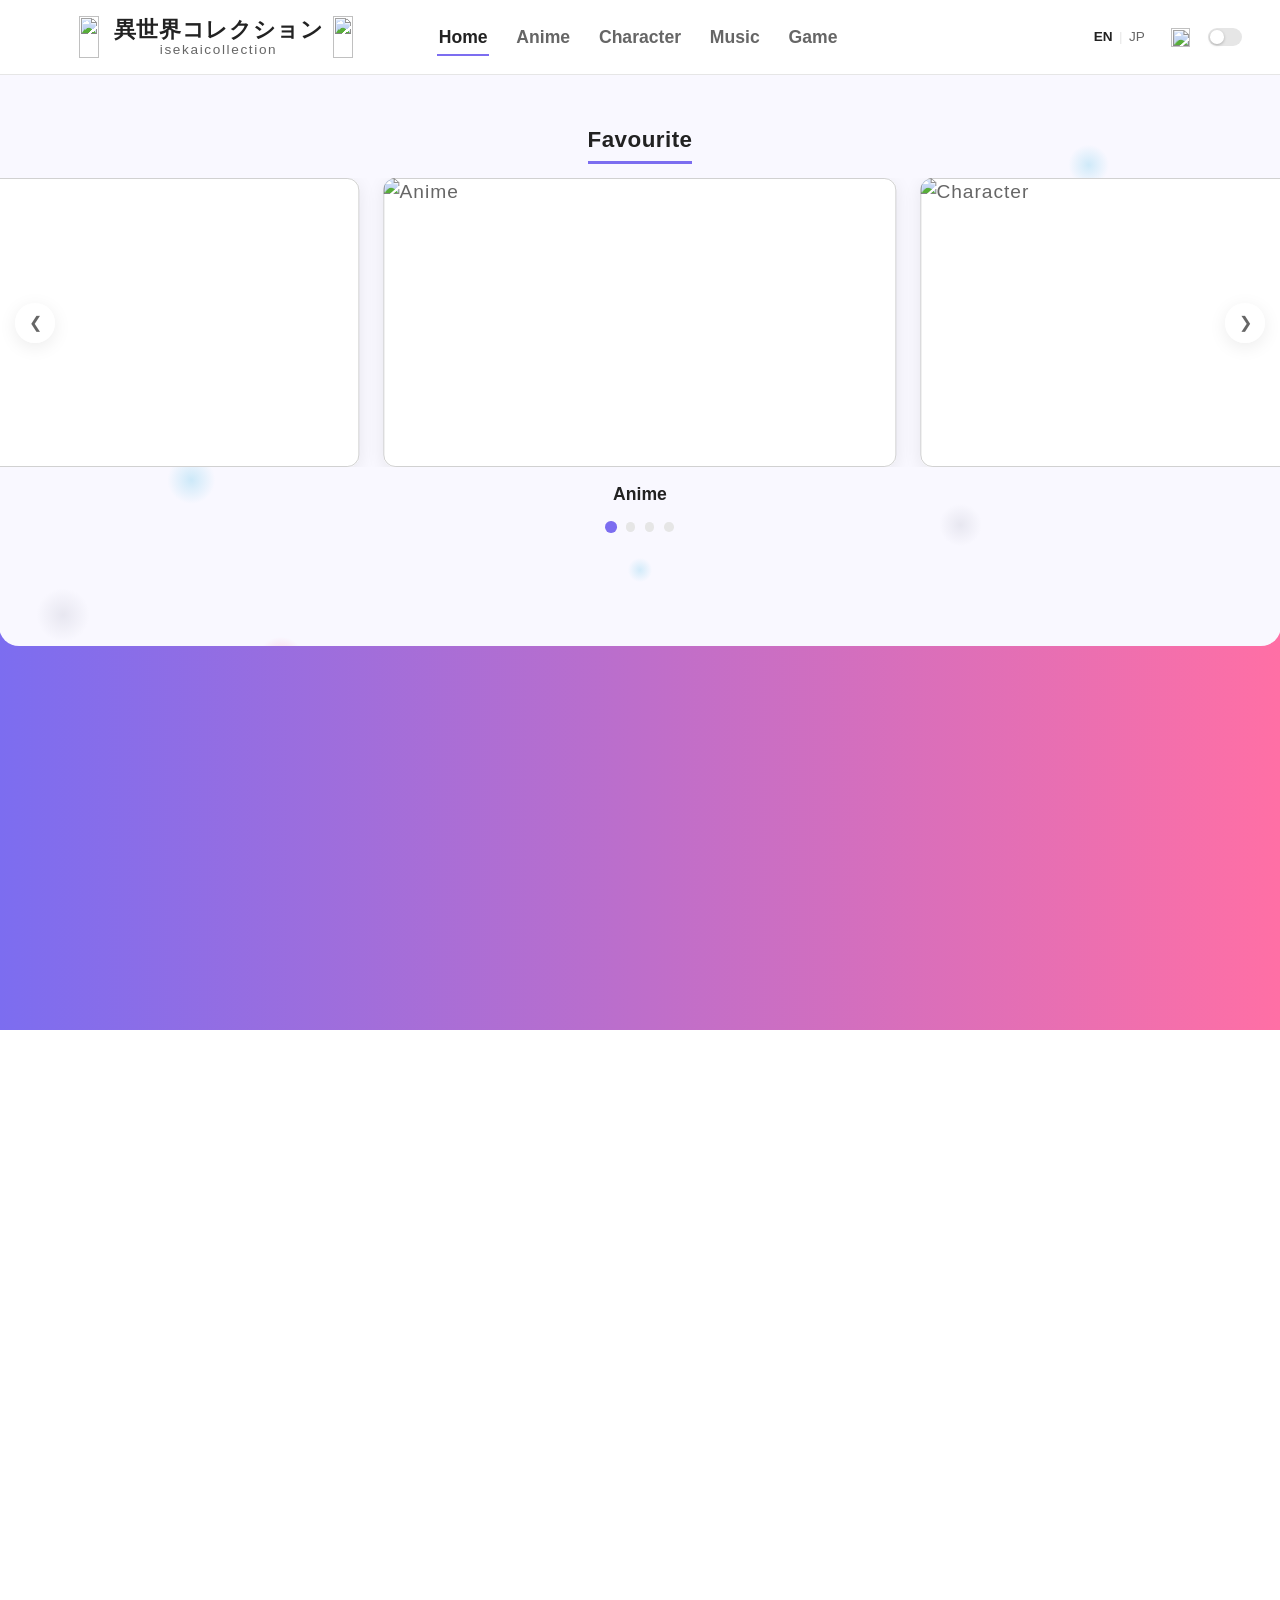
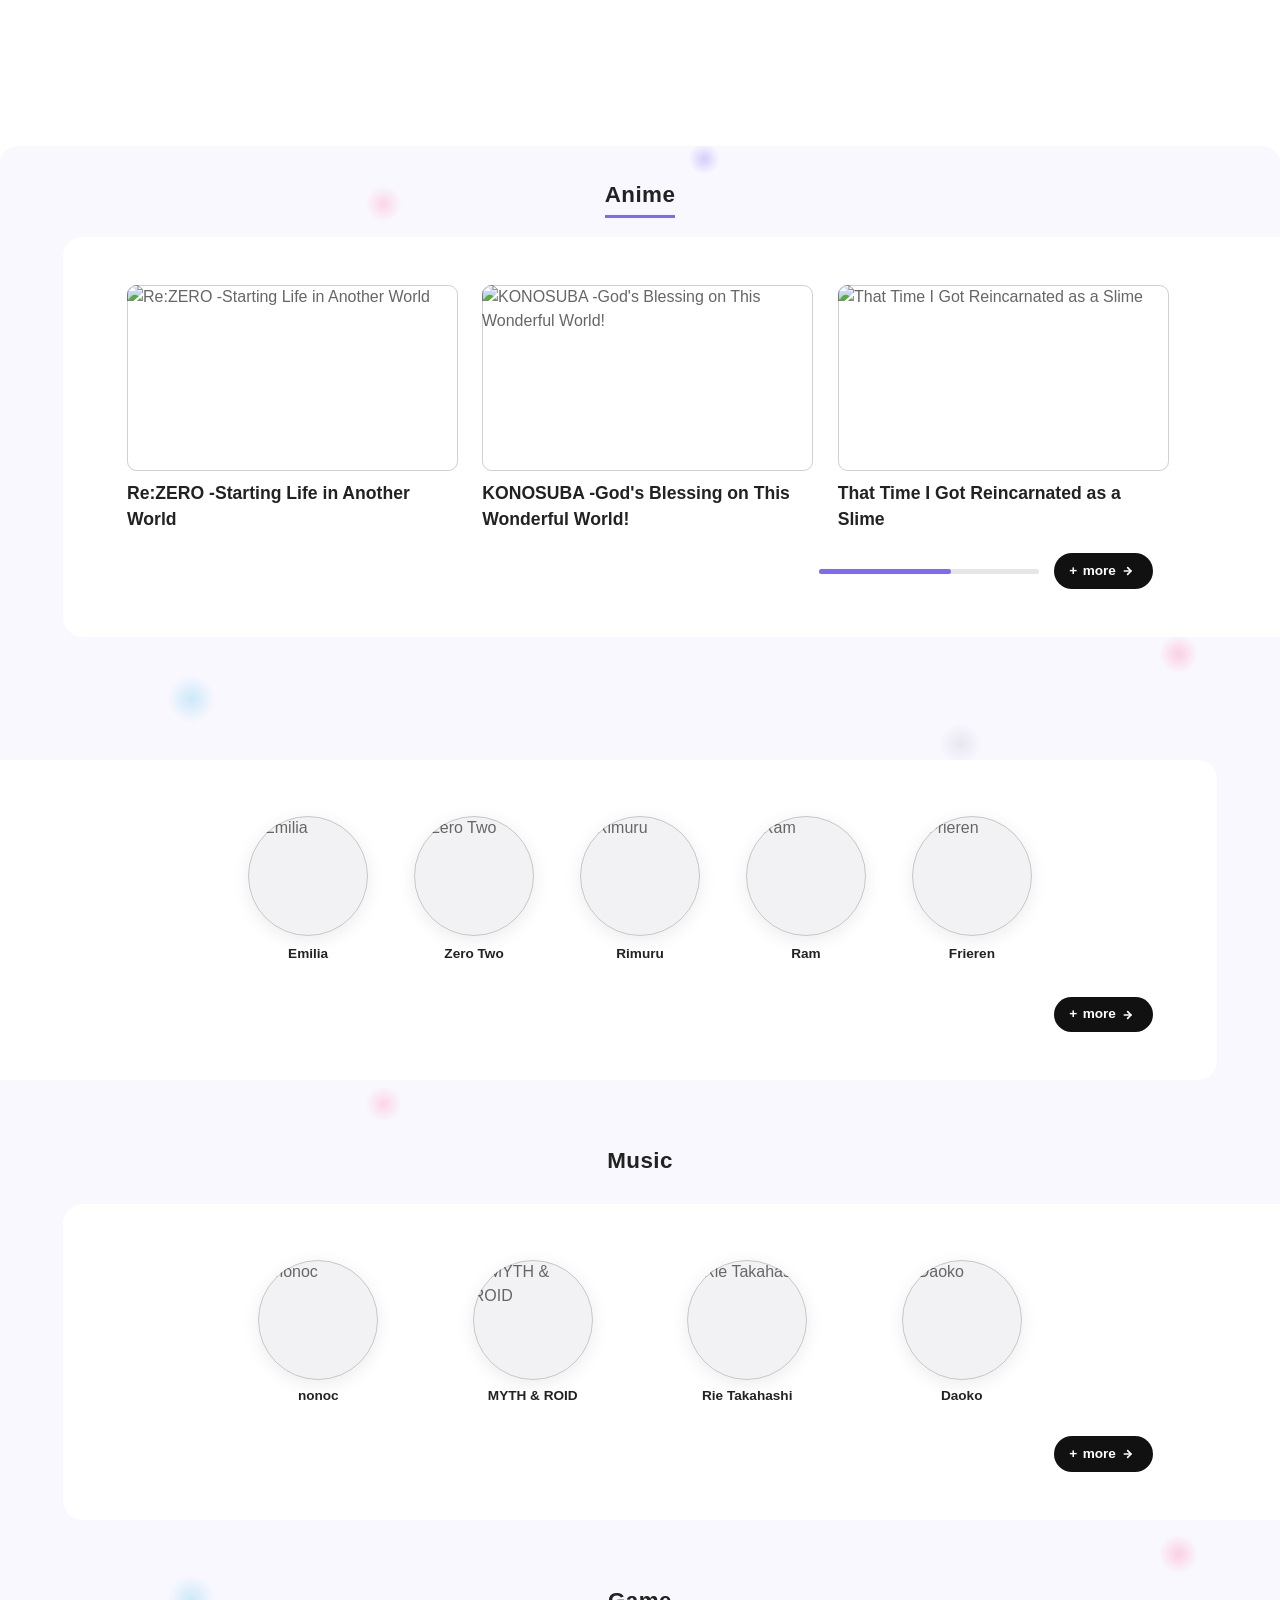
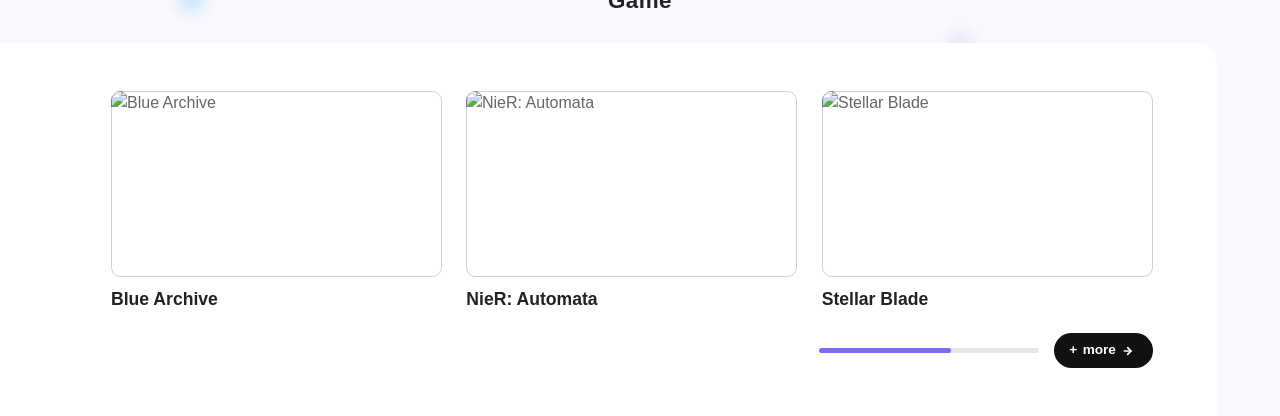
==== index.html @ e01c5df9 "Initial public version of the site" ====
<!DOCTYPE html>
<html lang="ja">
<head>
<meta charset="UTF-8">
<meta name="viewport" content="width=device-width, initial-scale=1.0">
<title>異世界コレクション</title>
<link rel="icon" href="favicon.ico" sizes="16x16 32x32 48x48">
<link rel="icon" type="image/png" href="assets/icons/favicon-32.png" sizes="32x32">
<link rel="apple-touch-icon" href="assets/icons/apple-touch-icon.png">
<link rel="stylesheet" href="css/style.css?v=234">
<!-- Start downloading a page as soon as the pointer rests on a link to it,
     so clicking through feels instant (browsers without support ignore this) -->
<script type="speculationrules">
{ "prefetch": [{ "where": { "href_matches": "/*" }, "eagerness": "moderate" }] }
</script>
</head>
<body>
<script src="js/loader.js?v=8"></script>

<header class="topbar">
  <div class="topbar-left">
    <a href="index.html" class="site-title">
      <img class="title-chibi" src="assets/images/title/ram.png" width="20" height="34" alt="" draggable="false">
      <span class="title-text">
        <span class="title-top">異世界コレクション</span>
        <span class="title-bottom">isekaicollection</span>
      </span>
      <img class="title-chibi" src="assets/images/title/rem.png" width="20" height="34" alt="" draggable="false">
    </a>
  </div>

  <nav class="main-nav">
    <span class="nav-group nav-group-start">
      <a href="index.html" class="nav-link active" data-i18n="nav.home">Home</a>
      <a href="anime.html" class="nav-link" data-i18n="nav.anime">Anime</a>
    </span>
    <a href="character.html" class="nav-link" data-i18n="nav.character">Character</a>
    <span class="nav-group nav-group-end">
      <a href="music.html" class="nav-link" data-i18n="nav.music">Music</a>
      <a href="games.html" class="nav-link" data-i18n="nav.game">Game</a>
    </span>
  </nav>

  <div class="topbar-right">
    <div class="lang-toggle">
      <span class="lang-option active">EN</span>
      <span class="lang-divider">|</span>
      <span class="lang-option">JP</span>
    </div>

    <div class="music-control">
      <button id="musicToggle" class="music-toggle" aria-haspopup="dialog" aria-expanded="false" aria-label="Open Now Playing">
        <img class="icon-note" src="assets/images/home/Sound.webp" alt="">
      </button>

      <label class="music-switch" aria-label="Play or pause background music">
        <input type="checkbox" id="musicSwitch">
        <span class="switch-track"><span class="switch-thumb"></span></span>
      </label>
    </div>
  </div>
</header>

<audio id="bgm" src="assets/audio/home/Constant%20Moderato.mp3" preload="none"></audio>

<div class="now-playing-view" id="nowPlayingView" role="dialog" aria-modal="true" aria-label="Now playing" hidden>
  <button class="np-close" id="npClose" aria-label="Close Now Playing">
    <svg viewBox="0 0 24 24" width="20" height="20" fill="none" stroke="currentColor" stroke-width="2" stroke-linecap="round"><path d="M6 6l12 12M18 6L6 18"/></svg>
  </button>

  <div class="player-art-wrap">
    <div class="player-art" id="playerArt" aria-hidden="true"></div>
  </div>

  <div class="np-below">
    <h3 class="player-title" id="playerTitle">Constant Moderato</h3>
    <p class="player-artist" id="playerArtist">ブルアカ</p>

    <div class="player-scrubber">
      <div class="player-track" id="playerTrack">
        <div class="player-fill" id="playerFill"></div>
        <div class="player-thumb" id="playerThumb"></div>
      </div>
      <div class="player-time-row">
        <span id="playerCurrent">0:00</span>
        <span id="playerRemaining">-0:00</span>
      </div>
    </div>

    <div class="player-controls">
      <button class="player-btn icon-shuffle" id="shuffleBtn" aria-pressed="false" aria-label="Toggle shuffle">
        <svg width="44" height="44" viewBox="0 0 24 24" fill="none" stroke="currentColor" stroke-width="1.5" stroke-linecap="round" stroke-linejoin="round">
          <rect x="4" y="4" width="16" height="16" rx="4"/>
          <circle cx="8" cy="8" r="1.3" fill="currentColor" stroke="none"/>
          <circle cx="12" cy="12" r="1.3" fill="currentColor" stroke="none"/>
          <circle cx="16" cy="16" r="1.3" fill="currentColor" stroke="none"/>
        </svg>
      </button>

      <button class="player-btn" id="restartBtn" aria-label="Restart song">
        <svg width="44" height="44" viewBox="0 0 24 24" fill="currentColor">
          <path d="M6 6h2v12H6z"/>
          <path d="M20 6v12L9 12z"/>
        </svg>
      </button>

      <button class="player-play" id="playBtn" aria-label="Play">
        <svg class="icon-play" viewBox="0 0 24 24" fill="currentColor"><path d="M8 5.5v13l11-6.5z"/></svg>
        <svg class="icon-pause" viewBox="0 0 24 24" fill="currentColor"><path d="M7 5h4v14H7zM13 5h4v14h-4z"/></svg>
      </button>

      <button class="player-btn" id="nextBtn" aria-label="Next song">
        <svg width="44" height="44" viewBox="0 0 24 24" fill="currentColor">
          <path d="M18 6h-2v12h2z"/>
          <path d="M4 6v12l11-6z"/>
        </svg>
      </button>

      <button class="player-btn icon-repeat" id="repeatBtn" aria-pressed="false" aria-label="Toggle repeat">
        <svg width="44" height="44" viewBox="0 0 24 24" fill="none" stroke="currentColor" stroke-width="1.5" stroke-linecap="round">
          <path d="M9.828 9.172a4 4 0 1 0 0 5.656a10 10 0 0 0 2.172 -2.828a10 10 0 0 1 2.172 -2.828a4 4 0 1 1 0 5.656a10 10 0 0 1 -2.172 -2.828a10 10 0 0 0 -2.172 -2.828"/>
        </svg>
      </button>
    </div>
  </div>

  <canvas class="np-visualizer" id="visualizerCanvas" aria-hidden="true"></canvas>
</div>

<main>

  <!-- Favorites Carousel -->
  <section class="favorites" aria-label="Featured Favorites">
    <h2 class="section-label" data-i18n="home.favourite">Favourite</h2>

    <div class="carousel">
      <div class="carousel-frame">
        <div class="carousel-track" id="favTrack">
          <div class="carousel-slide" data-category="Anime">
            <a class="slide-placeholder" href="anime.html?id=rezero" draggable="false"><img decoding="async" src="assets/images/home/favorite/anime.jpg"
          alt="Anime"></a>
          </div>
          <div class="carousel-slide" data-category="Character">
            <a class="slide-placeholder" href="character.html?id=emilia" draggable="false"><img decoding="async" src="assets/images/home/favorite/char.jpg"
          alt="Character"></a>
          </div>
          <div class="carousel-slide" data-category="Music">
            <a class="slide-placeholder" href="music.html?id=nonoc" draggable="false"><img decoding="async" src="assets/images/home/favorite/Memento.webp"
          alt="Music"></a>
          </div>
          <div class="carousel-slide" data-category="Game">
            <a class="slide-placeholder" href="games.html" draggable="false"><img decoding="async" src="assets/images/home/favorite/game1.webp"
          alt="Games"></a>
          </div>
        </div>

        <button class="carousel-arrow left" id="favPrev" aria-label="Previous slide">&#10094;</button>
        <button class="carousel-arrow right" id="favNext" aria-label="Next slide">&#10095;</button>
      </div>
    </div>

    <h3 class="carousel-title" id="favTitle">Anime</h3>

    <div class="carousel-dots" id="favDots">
      <button class="dot active" data-index="0" aria-label="Go to slide 1"></button>
      <button class="dot" data-index="1" aria-label="Go to slide 2"></button>
      <button class="dot" data-index="2" aria-label="Go to slide 3"></button>
      <button class="dot" data-index="3" aria-label="Go to slide 4"></button>
    </div>
  </section>

  <!-- Video Banner -->
  <!-- Scroll-pinned: this section is taller than the video panel itself, so
       the panel (position: sticky) stays glued to the top of the screen
       while you scroll through the extra height, then releases into Anime
       once the section ends. -->
  <section class="video-banner" aria-label="Featured Video">
    <div class="video-banner__sticky">
      <video class="video-banner__media" autoplay muted loop playsinline poster="assets/videos/home/featured-poster.jpg">
        <source src="assets/videos/home/featured-web.mp4" type="video/mp4">
      </video>
    </div>
  </section>

  <!-- Anime / Character / Music / Game are wrapped together so their
       combined height (not just Anime's alone) is what the video banner's
       bottom overlap can safely draw on — see .preview-sections-wrap in
       style.css. -->
  <div class="preview-sections-wrap">

  <!-- Anime Preview -->
  <section class="preview-section anime-section" aria-label="Anime Preview">
    <div class="section-header">
      <h2 data-i18n="page.anime">Anime</h2>
    </div>
   <div class="section-flush side-right">
    <div class="section-panel">

    <div class="preview-window">
      <div class="preview-track" id="animeTrack">
        <a class="preview-item" href="anime.html?id=rezero" draggable="false">
          <div class="preview-card"><div class="card-placeholder"><img loading="lazy" decoding="async" draggable="false"
            src="assets/images/home/anime/リゼロ.webp" alt="Re:ZERO -Starting Life in Another World" data-i18n-alt="home.anime.rezero"></div></div>
          <p class="preview-title" data-i18n="home.anime.rezero">Re:ZERO -Starting Life in Another World</p>
        </a>
        <a class="preview-item" href="anime.html?id=konosuba" draggable="false">
          <div class="preview-card"><div class="card-placeholder"><img loading="lazy" decoding="async" draggable="false"
            src="assets/images/home/anime/このすば.webp" alt="KONOSUBA -God's Blessing on This Wonderful World!" data-i18n-alt="home.anime.konosuba"></div></div>
          <p class="preview-title" data-i18n="home.anime.konosuba">KONOSUBA -God's Blessing on This Wonderful World!</p>
        </a>
        <a class="preview-item" href="anime.html?id=tensura" draggable="false">
          <div class="preview-card"><div class="card-placeholder"><img loading="lazy" decoding="async" draggable="false"
            src="assets/images/home/anime/転生スライム.jpg" alt="That Time I Got Reincarnated as a Slime" data-i18n-alt="home.anime.tensura"></div></div>
          <p class="preview-title" data-i18n="home.anime.tensura">That Time I Got Reincarnated as a Slime</p>
        </a>
        <a class="preview-item" href="anime.html?id=danmachi" draggable="false">
          <div class="preview-card"><div class="card-placeholder"><img loading="lazy" decoding="async" draggable="false"
            src="assets/images/home/anime/ダンまち.webp" alt="Is It Wrong to Try to Pick Up Girls in a Dungeon?" data-i18n-alt="home.anime.danmachi"></div></div>
          <p class="preview-title" data-i18n="home.anime.danmachi">Is It Wrong to Try to Pick Up Girls in a Dungeon?</p>
        </a>
        <a class="preview-item" href="anime.html?id=frieren" draggable="false">
          <div class="preview-card"><div class="card-placeholder"><img loading="lazy" decoding="async" draggable="false"
            src="assets/images/home/anime/葬送のフリーレン.webp" alt="Frieren: Beyond Journey's End" data-i18n-alt="home.anime.frieren"></div></div>
          <p class="preview-title" data-i18n="home.anime.frieren">Frieren: Beyond Journey's End</p>
        </a>
      </div>
    </div>

    <div class="preview-footer">
      <div class="scrub-bar" id="animeScrub">
        <div class="scrub-track"></div>
        <div class="scrub-thumb" id="animeScrubThumb"></div>
      </div>
      <a href="anime.html" class="more-pill">
        <span class="pill-plus">+</span>
        <span class="pill-label" data-i18n="home.more">more</span>
        <svg class="pill-arrow" viewBox="0 0 24 24" fill="none" xmlns="http://www.w3.org/2000/svg">
          <line x1="5" y1="12" x2="15" y2="12" stroke="currentColor" stroke-width="2.5" stroke-linecap="round"/>
          <polyline points="10,7 15,12 10,17" fill="none" stroke="currentColor" stroke-width="2.5" stroke-linecap="round" stroke-linejoin="round"/>
        </svg>
      </a>
    </div>
    </div>
   </div>
  </section>

  <!-- Character Preview -->
  <section class="preview-section character-section" aria-label="Character Preview">
    <div class="section-header">
      <h2 data-i18n="page.character">Character</h2>
    </div>
   <div class="section-flush side-left">
    <div class="section-panel">

    <div class="character-window">
      <div class="character-track" id="charTrack">
        <a class="char-item" href="character.html?id=emilia" draggable="false">
          <div class="char-frame"><div class="char-placeholder"><img loading="lazy" decoding="async" draggable="false"
            src="assets/images/home/char/エミリア.jpg" alt="Emilia" data-i18n-alt="home.char.emilia"></div></div>
          <p class="char-name" data-i18n="home.char.emilia">Emilia</p>
        </a>
        <a class="char-item" href="character.html?id=zero-two" draggable="false">
          <div class="char-frame"><div class="char-placeholder"><img loading="lazy" decoding="async" draggable="false"
            src="assets/images/home/char/ゼロツー.webp" alt="Zero Two" data-i18n-alt="home.char.zerotwo"></div></div>
          <p class="char-name" data-i18n="home.char.zerotwo">Zero Two</p>
        </a>
        <a class="char-item" href="character.html?id=rimuru" draggable="false">
          <div class="char-frame"><div class="char-placeholder"><img loading="lazy" decoding="async" draggable="false"
            src="assets/images/home/char/リムル.webp" alt="Rimuru" data-i18n-alt="home.char.rimuru"></div></div>
          <p class="char-name" data-i18n="home.char.rimuru">Rimuru</p>
        </a>
        <a class="char-item" href="character.html?id=ram" draggable="false">
          <div class="char-frame"><div class="char-placeholder"><img loading="lazy" decoding="async" draggable="false"
            src="assets/images/home/char/ラム.webp" alt="Ram" data-i18n-alt="home.char.ram"></div></div>
          <p class="char-name" data-i18n="home.char.ram">Ram</p>
        </a>
        <a class="char-item" href="character.html?id=frieren" draggable="false">
          <div class="char-frame"><div class="char-placeholder"><img loading="lazy" decoding="async" draggable="false"
            src="assets/images/home/char/フリーレン.jpg" alt="Frieren" data-i18n-alt="home.char.frieren"></div></div>
          <p class="char-name" data-i18n="home.char.frieren">Frieren</p>
        </a>
      </div>
    </div>

    <div class="preview-footer character-footer">
      <a href="character.html" class="more-pill">
        <span class="pill-plus">+</span>
        <span class="pill-label" data-i18n="home.more">more</span>
        <svg class="pill-arrow" viewBox="0 0 24 24" fill="none" xmlns="http://www.w3.org/2000/svg">
          <line x1="5" y1="12" x2="15" y2="12" stroke="currentColor" stroke-width="2.5" stroke-linecap="round"/>
          <polyline points="10,7 15,12 10,17" fill="none" stroke="currentColor" stroke-width="2.5" stroke-linecap="round" stroke-linejoin="round"/>
        </svg>
      </a>
    </div>
    </div>
   </div>
  </section>

  <!-- Music Preview -->
  <section class="preview-section music-section" aria-label="Music Preview">
    <div class="section-header">
      <h2 data-i18n="page.music">Music</h2>
    </div>
   <div class="section-flush side-right">
    <div class="section-panel">

    <div class="music-window">
      <div class="music-track" id="musicTrack">
        <a class="music-item" href="music.html?id=nonoc" data-audio="assets/audio/home/Memento(cut).mp3" draggable="false">
          <div class="music-frame-wrap">
            <canvas class="music-viz" width="240" height="240"></canvas>
            <div class="music-frame"><div class="music-placeholder"><img loading="lazy" decoding="async"
              src="assets/images/home/music/nonoc.webp" alt="nonoc"></div></div>
          </div>
          <p class="music-name">nonoc</p>
        </a>
        <a class="music-item" href="music.html?id=myth-and-roid" data-audio="assets/audio/home/STYX%20HELIX(cut).mp3" draggable="false">
          <div class="music-frame-wrap">
            <canvas class="music-viz" width="240" height="240"></canvas>
            <div class="music-frame"><div class="music-placeholder"><img loading="lazy" decoding="async"
              src="assets/images/home/music/myth&amp;roid.webp" alt="MYTH & ROID"></div></div>
          </div>
          <p class="music-name">MYTH &amp; ROID</p>
        </a>
        <a class="music-item" href="music.html?id=rie-takahashi" data-audio="assets/audio/home/Stay%20Alive%20(cut).mp3" draggable="false">
          <div class="music-frame-wrap">
            <canvas class="music-viz" width="240" height="240"></canvas>
            <div class="music-frame"><div class="music-placeholder"><img loading="lazy" decoding="async"
              src="assets/images/home/music/rie.webp" alt="Rie Takahashi" data-i18n-alt="home.music.rie"></div></div>
          </div>
          <p class="music-name" data-i18n="home.music.rie">Rie Takahashi</p>
        </a>
        <a class="music-item" href="music.html?id=daoko" data-audio="assets/audio/home/Cinderella%20Step(cut).mp3" draggable="false">
          <div class="music-frame-wrap">
            <canvas class="music-viz" width="240" height="240"></canvas>
            <div class="music-frame"><div class="music-placeholder"><img loading="lazy" decoding="async"
              src="assets/images/home/music/daoko.jpg" alt="Daoko"></div></div>
          </div>
          <p class="music-name">Daoko</p>
        </a>
      </div>
    </div>

    <div class="preview-footer music-footer">
      <a href="music.html" class="more-pill">
        <span class="pill-plus">+</span>
        <span class="pill-label" data-i18n="home.more">more</span>
        <svg class="pill-arrow" viewBox="0 0 24 24" fill="none" xmlns="http://www.w3.org/2000/svg">
          <line x1="5" y1="12" x2="15" y2="12" stroke="currentColor" stroke-width="2.5" stroke-linecap="round"/>
          <polyline points="10,7 15,12 10,17" fill="none" stroke="currentColor" stroke-width="2.5" stroke-linecap="round" stroke-linejoin="round"/>
        </svg>
      </a>
    </div>
    </div>
   </div>
  </section>

  <!-- Game Preview -->
  <section class="preview-section game-section" aria-label="Game Preview">
    <div class="section-header">
      <h2 data-i18n="page.game">Game</h2>
    </div>
   <div class="section-flush side-left">
    <div class="section-panel">

    <div class="preview-window">
      <div class="preview-track" id="gameTrack">
        <a class="preview-item" href="games.html?id=blue-archive" draggable="false">
          <div class="preview-card"><div class="card-placeholder"><img loading="lazy" decoding="async" draggable="false"
            src="assets/images/home/games/BlueArchive.webp" alt="Blue Archive" data-i18n-alt="home.game.bluearchive"></div></div>
          <p class="preview-title" data-i18n="home.game.bluearchive">Blue Archive</p>
        </a>
        <a class="preview-item" href="games.html?id=nier-automata" draggable="false">
          <div class="preview-card"><div class="card-placeholder"><img loading="lazy" decoding="async" draggable="false"
            src="assets/images/home/games/NierAutomata.webp" alt="NieR: Automata" data-i18n-alt="home.game.nier"></div></div>
          <p class="preview-title" data-i18n="home.game.nier">NieR: Automata</p>
        </a>
        <a class="preview-item" href="games.html?id=stellar-blade" draggable="false">
          <div class="preview-card"><div class="card-placeholder"><img loading="lazy" decoding="async" draggable="false"
            src="assets/images/home/games/StellarBlade.webp" alt="Stellar Blade"></div></div>
          <p class="preview-title">Stellar Blade</p>
        </a>
        <a class="preview-item" href="games.html?id=genshin-impact" draggable="false">
          <div class="preview-card"><div class="card-placeholder"><img loading="lazy" decoding="async" draggable="false"
            src="assets/images/home/games/GenshinImpact1.webp" alt="Genshin Impact" data-i18n-alt="home.game.genshin"></div></div>
          <p class="preview-title" data-i18n="home.game.genshin">Genshin Impact</p>
        </a>
        <a class="preview-item" href="games.html?id=pokemon-za" draggable="false">
          <div class="preview-card"><div class="card-placeholder"><img loading="lazy" decoding="async" draggable="false"
            src="assets/images/home/games/PokemonZA.webp" alt="Pokemon Legends: Z-A" data-i18n-alt="home.game.pokemon"></div></div>
          <p class="preview-title" data-i18n="home.game.pokemon">Pokemon Legends: Z-A</p>
        </a>
      </div>
    </div>

    <div class="preview-footer">
      <div class="scrub-bar" id="gameScrub">
        <div class="scrub-track"></div>
        <div class="scrub-thumb" id="gameScrubThumb"></div>
      </div>
      <a href="games.html" class="more-pill">
        <span class="pill-plus">+</span>
        <span class="pill-label" data-i18n="home.more">more</span>
        <svg class="pill-arrow" viewBox="0 0 24 24" fill="none" xmlns="http://www.w3.org/2000/svg">
          <line x1="5" y1="12" x2="15" y2="12" stroke="currentColor" stroke-width="2.5" stroke-linecap="round"/>
          <polyline points="10,7 15,12 10,17" fill="none" stroke="currentColor" stroke-width="2.5" stroke-linecap="round" stroke-linejoin="round"/>
        </svg>
      </a>
    </div>
    </div>
   </div>
  </section>

  </div>

</main>

<button id="backToTop" class="back-to-top" aria-label="Back to top" data-i18n-aria="aria.backToTop">
  <span class="icon-totop-flip">
    <img loading="lazy" decoding="async" class="icon-totop" src="assets/images/home/pyroxene.png" alt="Back to top">
  </span>
</button>

<script src="js/i18n.js?v=10"></script>
<script src="js/main.js?v=34"></script>
</body>
</html>
---- css/style.css ----
/* ===== Variables ===== */
:root {
  /* Room for Netlify's "Powered by Netlify" badge in the bottom-right
     corner of the live site: js/main.js sets this to the badge's visible
     height + a 4px gap once the badge appears. The crystal and the phone
     mini player use max(their usual bottom offset, this), so they sit just
     on top of the badge. 0 when there's no badge (e.g. running locally). */
  --badge-space: 0px;
  --bg: #ffffff;
  --text: #222222;
  --text-soft: #666666;
  --accent: #7c6df0;
  --accent-dark: #5b4fd1;
  --gradient: linear-gradient(90deg, #7c6df0, #ff6fa5);
  --border: #e6e6e6;
  --placeholder-bg: #f2f2f5;
  --frame-shadow: 0 4px 18px rgba(0, 0, 0, 0.08);

  /* Isekai sparkle dot pattern — shared by character.html's .character-page
     and the home page's Favourite/Anime/Character/Music/Game backgrounds
     (see .sparkle-bg below) so all of them scatter the exact same dots
     instead of drifting out of sync if edited separately. Purple = site
     accent, pink = Zero Two/Ram's hair, light blue = Rimuru's hair, silver =
     Frieren/Emilia's hair — one dot color per character palette rather than
     just the two brand colors. */
  --sparkle-dots: radial-gradient(circle at 8% 20%, rgba(124, 109, 240, 0.35) 0, transparent 2%),
    radial-gradient(circle at 22% 65%, rgba(255, 111, 165, 0.3) 0, transparent 2%),
    radial-gradient(circle at 40% 15%, rgba(124, 109, 240, 0.3) 0, transparent 1.5%),
    radial-gradient(circle at 65% 30%, rgba(255, 111, 165, 0.28) 0, transparent 1.5%),
    radial-gradient(circle at 80% 75%, rgba(124, 109, 240, 0.32) 0, transparent 2%),
    radial-gradient(circle at 92% 40%, rgba(255, 111, 165, 0.3) 0, transparent 1.5%),
    radial-gradient(circle at 55% 85%, rgba(124, 109, 240, 0.3) 0, transparent 1.5%),
    radial-gradient(circle at 30% 90%, rgba(255, 111, 165, 0.25) 0, transparent 1.5%),
    radial-gradient(circle at 15% 45%, rgba(110, 200, 235, 0.32) 0, transparent 2%),
    radial-gradient(circle at 50% 55%, rgba(110, 200, 235, 0.28) 0, transparent 1.5%),
    radial-gradient(circle at 85% 10%, rgba(110, 200, 235, 0.3) 0, transparent 1.5%),
    radial-gradient(circle at 5% 60%, rgba(205, 205, 218, 0.4) 0, transparent 2%),
    radial-gradient(circle at 45% 80%, rgba(205, 205, 218, 0.4) 0, transparent 1.5%),
    radial-gradient(circle at 75% 50%, rgba(205, 205, 218, 0.4) 0, transparent 2%);
}

/* Shared by .character-page and the home page's Favourite/Anime/Character/
   Music/Game section backgrounds. A fixed-height tile repeated vertically
   (rather than one pattern stretched to 100% of the element) keeps the
   sparkle density constant no matter how tall the element gets — a plain
   "100% 100%" stretch thins the dots out to almost nothing on a very tall
   section. */
.sparkle-bg,
.character-page,
.favorites,
.preview-sections-wrap,
/* the page behind them too, so a short page on a tall screen (e.g.
   character.html at 2560×1440) keeps the dots below its content instead
   of ending on plain white */
body:has(> main.sparkle-bg),
body:has(> main.character-page) {
  background-color: #f9f8ff;
  background-image: var(--sparkle-dots);
  background-size: 100% 900px;
  background-repeat: repeat-y;
}

/* ===== Reset ===== */
* {
  box-sizing: border-box;
  margin: 0;
  padding: 0;
}

html {
  scroll-behavior: smooth;
  /* stop iPhone Safari enlarging text on its own (it did in the shrunk
     game panels, pushing names past their boxes) */
  -webkit-text-size-adjust: 100%;
  text-size-adjust: 100%;
  /* The full-bleed panels/video are 1-2px wider than the screen on purpose
     (no hairline gaps at the edges). iPhone Safari ignores body's
     overflow-x: hidden, so the page could slide sideways by that much and
     show a thin white strip down the right edge. clip (not hidden) cuts it
     off without turning html into a scroll box, which would stop the
     video banner's position: sticky from pinning. */
  overflow-x: clip;
}

body {
  background: var(--bg);
  color: var(--text);
  font-family: "Hiragino Kaku Gothic ProN", "Yu Gothic", "Meiryo", "Segoe UI", sans-serif;
  line-height: 1.5;
  overflow-x: hidden;
  /* clip, like html above: with html no longer "visible", a plain hidden
     here would make body its own scroll box and break position: sticky.
     (Browsers without clip ignore both and keep the hidden.) */
  overflow-x: clip;
}

a {
  color: inherit;
  text-decoration: none;
}

button {
  font: inherit;
  cursor: pointer;
  border: none;
  background: none;
}

img {
  max-width: 100%;
  display: block;
  -webkit-user-drag: none;
  user-select: none;
}

section {
  width: 100%;
}

h2 {
  font-size: 1.4rem;
  font-weight: 600;
  letter-spacing: 0.02em;
}

/* ===== Top Bar ===== */
.topbar {
  position: relative;
  z-index: 10;
  background: var(--bg);
  display: grid;
  /* Two equal outer columns keep the menu (and キャラクター, its middle link)
     in the exact centre of the page. The title sits centred in the space left
     of the menu, so screen edge → Ram equals Rem → ホーム. */
  grid-template-columns: minmax(0, 1fr) auto minmax(0, 1fr);
  align-items: center;
  row-gap: 1rem;
  padding: 1rem 0; /* no side padding, or the centre would shift */
  border-bottom: 1px solid var(--border);
}

.topbar-left {
  justify-self: center;
  /* --nav-lead (set by main.js) is the empty bit before ホーム when the right
     half of the menu is the longer one; the negative margin lets the title
     centre on ホーム itself instead of the menu's box. */
  margin-right: calc(-1 * var(--nav-lead, 0px));
}

/* Ram on the left, Rem on the right of the two-line title (pixel art from
   D:\Asepritertwork
am&rem.png, saved at 4x in assets/images/title/).
   --tu shrinks the whole title a little on narrower screens so
   the even gaps never get cramped. */
.site-title {
  --tu: clamp(0.8rem, calc(1.6vw - 0.2rem), 1rem); /* full size from 1200px */
  display: flex;
  align-items: center;
  gap: calc(0.6 * var(--tu));
  -webkit-user-drag: none;
}

.title-text {
  display: flex;
  flex-direction: column;
  line-height: 1.15;
}

.title-chibi {
  height: calc(2.65 * var(--tu)); /* about the two title lines */
  width: auto;
  flex-shrink: 0;
  image-rendering: pixelated; /* keep the pixel art crisp, never blurred */
  pointer-events: none;
  user-select: none;
}

@media (max-width: 700px) {
  .title-chibi {
    height: 2.3rem;
  }
}

.title-top {
  font-size: calc(1.4 * var(--tu, 1rem));
  font-weight: 600;
  letter-spacing: 0.03em;
  /* never broken onto two lines when the (Japanese) menu is long */
  white-space: nowrap;
}

.title-bottom {
  font-size: calc(0.85 * var(--tu, 1rem));
  color: var(--text-soft);
  text-align: center;
  text-transform: lowercase;
  letter-spacing: 0.12em;
}

.main-nav {
  /* Home Anime | Character | Music Game: the two side groups get equal
     widths, so Character is always the exact middle. */
  --nav-gap: clamp(0.9rem, 2vw, 1.8rem);
  display: grid;
  grid-template-columns: 1fr auto 1fr;
  align-items: center;
  column-gap: var(--nav-gap);
  white-space: nowrap; /* one row; the top bar stacks under 960px instead */
  font-size: 1.1rem;
  font-weight: 600;
}

.nav-group {
  display: flex;
  gap: var(--nav-gap);
}

.nav-group-start {
  justify-content: flex-end;
}

.nav-link {
  position: relative;
  padding: 0.25rem 0.1rem;
  color: var(--text-soft);
  -webkit-user-drag: none;
  transition: color 0.2s ease;
}

.nav-link::after {
  content: "";
  position: absolute;
  left: 0;
  bottom: -2px;
  width: 0;
  height: 2px;
  background: var(--accent);
  transition: width 0.25s ease;
}

.nav-link:hover,
.nav-link.active {
  color: var(--text);
}

.nav-link:hover::after,
.nav-link.active::after {
  width: 100%;
}

.topbar-right {
  justify-self: end;
  margin-right: clamp(1rem, 3vw, 2.5rem);
  display: flex;
  align-items: center;
  gap: 1.1rem;
}

.music-toggle {
  display: flex;
  align-items: center;
  justify-content: center;
  width: 2.25rem;
  height: 2.25rem;
  border-radius: 50%;
  color: var(--text-soft);
  transition:
    color 0.25s ease,
    background 0.25s ease,
    transform 0.2s ease;
}

.music-toggle:hover {
  background: var(--placeholder-bg);
  transform: scale(1.08);
}

.music-toggle.active {
  color: var(--accent);
  background: rgba(124, 109, 240, 0.12);
}

.icon-note {
  width: 1.2rem;
  height: 1.2rem;
}

/* ===== Music Control (icon + switch + popover) ===== */
.music-control {
  position: relative;
  display: flex;
  align-items: center;
  gap: 0.6rem;
}

.music-switch {
  display: inline-flex;
  cursor: pointer;
}

.music-switch input {
  position: absolute;
  opacity: 0;
  width: 0;
  height: 0;
}

.switch-track {
  width: 2.1rem;
  height: 1.15rem;
  border-radius: 999px;
  background: var(--border);
  display: flex;
  align-items: center;
  padding: 0.15rem;
  transition: background 0.25s ease;
}

.switch-thumb {
  width: 0.85rem;
  height: 0.85rem;
  border-radius: 50%;
  background: #ffffff;
  box-shadow: 0 1px 3px rgba(0, 0, 0, 0.25);
  transition: transform 0.25s ease;
}

.music-switch input:checked + .switch-track {
  background: var(--gradient);
}

.music-switch input:checked + .switch-track .switch-thumb {
  transform: translateX(0.95rem);
}

.music-switch input:focus-visible + .switch-track {
  outline: 2px solid var(--accent);
  outline-offset: 2px;
}

/* ===== Now Playing (full-screen, transparent — no panel) ===== */
.now-playing-view {
  position: fixed;
  inset: 0;
  z-index: 500;
  background: rgba(8, 9, 13, 0.5);
  animation: np-in 0.2s ease;
  /* Centers the art + controls as a group instead of anchoring them to a
     fixed "40% + fixed offsets" position — that old anchor didn't account
     for the viewport's actual height, so on a short enough window the
     controls got pushed past the bottom edge and clipped off-screen.
     overflow-y here is a safety net: if content is ever taller than a
     very short viewport, it scrolls instead of clipping. */
  display: flex;
  flex-direction: column;
  align-items: center;
  justify-content: center;
  padding: 2rem 1rem;
  overflow-y: auto;
}

.now-playing-view[hidden] {
  display: none;
}

@keyframes np-in {
  from {
    opacity: 0;
  }
  to {
    opacity: 1;
  }
}

/* Bare mark, no circle/background — a quiet corner affordance, with
   click-anywhere-outside as the primary way to dismiss the view. */
.np-close {
  position: absolute;
  top: 1.5rem;
  right: 1.5rem;
  width: 2.25rem;
  height: 2.25rem;
  border-radius: 50%;
  display: flex;
  align-items: center;
  justify-content: center;
  color: rgba(255, 255, 255, 0.8);
  transition:
    color 0.2s ease,
    background 0.2s ease,
    transform 0.15s ease;
  z-index: 2;
}

.np-close svg {
  stroke-width: 4;
}

.np-close:hover {
  color: var(--accent);
  background: #ffffff;
  transform: scale(1.1);
}

.np-close:focus-visible {
  outline: 2px solid #ffffff;
  outline-offset: 3px;
}

.player-art-wrap {
  position: relative;
  z-index: 2;
  width: 9rem;
  aspect-ratio: 1 / 1;
  flex-shrink: 0;
}

.player-art {
  position: relative;
  width: 100%;
  height: 100%;
  border-radius: 1.1rem;
  overflow: hidden;
  box-shadow:
    0 20px 45px -15px rgba(0, 0, 0, 0.55),
    inset 0 0 0 1px rgba(255, 255, 255, 0.25);
}

.player-art svg,
.player-art img {
  display: block;
  width: 100%;
  height: 100%;
  object-fit: cover;
}

.np-below {
  position: relative;
  z-index: 2;
  width: min(19rem, 88vw);
  margin-top: 1.4rem;
  flex-shrink: 0;
  display: flex;
  flex-direction: column;
  align-items: center;
}

.player-title {
  font-size: clamp(1.05rem, 2.6vw, 1.25rem);
  font-weight: 700;
  color: #ffffff;
  text-align: center;
  line-height: 1.25;
}

.player-artist {
  margin-top: 0.2rem;
  margin-bottom: 1.5rem;
  font-size: 0.85rem;
  font-weight: 600;
  color: rgba(255, 255, 255, 0.65);
  text-align: center;
}

.player-scrubber {
  width: 100%;
}

.player-track {
  position: relative;
  width: 100%;
  height: 1rem;
  display: flex;
  align-items: center;
  cursor: pointer;
  touch-action: none;
}

.player-track::before {
  content: "";
  position: absolute;
  left: 0;
  right: 0;
  height: 4px;
  border-radius: 4px;
  background: rgba(255, 255, 255, 0.2);
}

.player-fill {
  position: absolute;
  left: 0;
  height: 4px;
  width: 0%;
  border-radius: 4px;
  background: var(--gradient);
  pointer-events: none;
}

.player-thumb {
  position: absolute;
  left: 0%;
  width: 0.7rem;
  height: 0.7rem;
  border-radius: 50%;
  background: #ffffff;
  box-shadow: 0 1px 4px rgba(0, 0, 0, 0.45);
  transform: translateX(-50%);
  transition: transform 0.12s ease;
}

.player-track:hover .player-thumb,
.player-track.dragging .player-thumb {
  transform: translateX(-50%) scale(1.2);
}

.player-time-row {
  display: flex;
  justify-content: space-between;
  font-variant-numeric: tabular-nums;
  font-size: 0.75rem;
  color: rgba(255, 255, 255, 0.55);
  margin-top: 0.6rem;
}

.player-controls {
  width: 100%;
  display: flex;
  align-items: center;
  justify-content: space-between;
  margin-top: 0.9rem;
}

.player-btn {
  position: relative;
  display: flex;
  align-items: center;
  justify-content: center;
  padding: 0.4rem;
  border-radius: 0.6rem;
  color: rgba(255, 255, 255, 0.6);
  transition:
    color 0.2s ease,
    transform 0.15s ease;
}

.player-btn:hover {
  color: #ffffff;
}

.player-btn:active {
  transform: scale(0.9);
}

.player-btn:focus-visible {
  outline: 2px solid #ffffff;
  outline-offset: 2px;
}

.player-btn.toggle-on {
  color: #b3a9ff;
}

.player-play {
  width: 3.4rem;
  height: 3.4rem;
  border-radius: 50%;
  background: #ffffff;
  color: #15161a;
  display: flex;
  align-items: center;
  justify-content: center;
  box-shadow: 0 12px 28px -10px rgba(0, 0, 0, 0.6);
  transition:
    transform 0.15s ease,
    background 0.2s ease;
}

.player-play:hover {
  transform: scale(1.06);
  background: #f2f0ff;
}

.player-play:active {
  transform: scale(0.94);
}

.player-play:focus-visible {
  outline: 2px solid #ffffff;
  outline-offset: 3px;
}

.player-play svg {
  width: 2rem;
  height: 2rem;
}

.player-play .icon-pause {
  display: none;
}

.player-play.is-playing .icon-play {
  display: none;
}

.player-play.is-playing .icon-pause {
  display: block;
}

/* Bottom-anchored visualizer — bars only, no backing panel, so it blends
   straight into the dimmed page behind the view. Height is a hard cap: bars
   grow inside it but the band itself never grows, so it can never reach the
   content group above. Pointer-events stays on (not "none") so a click here
   is captured by the canvas itself instead of falling through to the
   backdrop and closing the view. */
.np-visualizer {
  position: fixed;
  left: 0;
  right: 0;
  bottom: 0;
  width: 100%;
  height: 60vh;
  z-index: 1;
}

.lang-toggle {
  display: flex;
  align-items: center;
  gap: 0.4rem;
  font-size: 0.85rem;
  color: var(--text-soft);
  user-select: none;
}

/* EN / JP buttons (wired up by js/i18n.js) */
.lang-option {
  cursor: pointer;
  border-radius: 4px;
  transition: color 0.2s ease;
}

.lang-option:hover {
  color: var(--text);
}

.lang-option:focus-visible {
  outline: 2px solid var(--accent);
  outline-offset: 2px;
}

.lang-option.active {
  color: var(--text);
  font-weight: 600;
}

.lang-divider {
  color: var(--border);
}

/* ===== Favorites Carousel ===== */
.favorites {
  position: relative;
  z-index: 2;
  border-radius: 0 0 20px 20px;
  /* Small overshoot so this section's own box always fully covers the
     video sitting behind it on the right edge — same fix as
     .anime-section, applied here for the same reason (this outer box is
     separate from .carousel-frame's own overshoot). */
  width: calc(100% + 2px);
  margin-left: -1px;
  display: flex;
  flex-direction: column;
  align-items: center;
  padding: clamp(1.5rem, 4vw, 3rem) 0;
  /* ~584px total. .video-banner's top overlap (--vb-top-overlap) is capped
     to stay under this, so the video still can't poke out above Favourite —
     it's just a shorter reveal now, since this panel is shorter. */
  padding-bottom: 114px;
  gap: 0.9rem;
  overflow-x: hidden;
}

.section-label {
  align-self: center;
  font-size: 1.4rem;
  font-weight: 600;
  letter-spacing: 0.02em;
  display: inline-block;
  white-space: nowrap;
  padding-bottom: 4px;
  border-bottom: 3px solid transparent;
  transition: border-bottom-color 0.4s ease;
  transition-delay: 0.3s;
}

.section-label.revealed {
  border-bottom-color: var(--accent);
}

.section-label .letter {
  display: inline-block;
  opacity: 0;
  transform: translateY(6px);
  transition:
    opacity 0.35s ease,
    transform 0.35s ease;
}

.section-label.revealed .letter {
  opacity: 1;
  transform: translateY(0);
}

.carousel {
  width: 100%;
}

/* Full-bleed breakout: reaches the true edges of the screen regardless of any parent padding */
.carousel-frame {
  position: relative;
  /* Same small overshoot as .section-flush / .video-banner__sticky. */
  width: calc(100vw + 2px);
  margin-left: calc(-50vw + 50% - 1px);
  overflow: hidden;
}

.carousel-track {
  display: flex;
  gap: clamp(0.75rem, 2vw, 1.5rem);
  transition: transform 0.5s ease;
}

.carousel-slide {
  flex: 0 0 40%;
  aspect-ratio: 16 / 9;
  border-radius: 0.75rem;
  overflow: hidden;
  outline: 1.5px solid rgba(0, 0, 0, 0.18);
  outline-offset: -1.5px;
  box-shadow: var(--frame-shadow);
}

.slide-placeholder {
  width: 100%;
  height: 100%;
  display: flex;
  align-items: center;
  justify-content: center;
  background: var(--placeholder-bg);
  color: var(--text-soft);
  font-size: 1.2rem;
  letter-spacing: 0.05em;
}

/* Once a placeholder div holds a real <img>, this takes over: the image
   scales to fit inside the frame's fixed shape without cropping, and any
   letterboxed space (e.g. around a square image in a 16:9 frame) shows as
   white instead of the gray placeholder background. */
.slide-placeholder img,
.card-placeholder img {
  width: 100%;
  height: 100%;
  object-fit: contain;
  background: #ffffff;
}

/* Character portraits fill the circular frame completely (cropping instead
   of letterboxing), for a clean avatar/profile-picture look. */
.char-placeholder img {
  width: 100%;
  height: 100%;
  object-fit: cover;
}

.carousel-arrow {
  position: absolute;
  top: 50%;
  transform: translateY(-50%);
  flex: 0 0 auto;
  width: 2.5rem;
  height: 2.5rem;
  border-radius: 50%;
  background: rgba(255, 255, 255, 0.85);
  color: var(--text-soft);
  display: flex;
  align-items: center;
  justify-content: center;
  box-shadow: var(--frame-shadow);
  transition: all 0.2s ease;
  z-index: 3;
}

.carousel-arrow.left {
  left: 1rem;
}

.carousel-arrow.right {
  right: 1rem;
}

.carousel-arrow:hover {
  color: var(--accent);
  transform: translateY(-50%) scale(1.08);
}

.carousel-title {
  text-align: center;
  font-size: 1.1rem;
  font-weight: 600;
}

.carousel-dots {
  display: flex;
  gap: 0.6rem;
}

.dot {
  width: 0.6rem;
  height: 0.6rem;
  border-radius: 50%;
  background: var(--border);
  transition:
    background 0.25s ease,
    transform 0.25s ease;
}

.dot.active {
  background: var(--accent);
  transform: scale(1.2);
}

/* ===== Video Banner ===== */
/* Scroll-pinned cinematic panel between Favourite and Anime. The outer
   section is much taller than one screen, so the inner panel (position:
   sticky) stays glued to the top of the viewport for the extra scroll
   distance, then releases into the section below once .video-banner ends.
   --vb-panel is the pinned height; the outer section is a multiple of it —
   raise the multiplier for a longer hold, lower it for a shorter one.

   Both edges overlap (negative margin-top and margin-bottom), so
   Favourite's panel slides away to reveal the already-pinned video on
   entry, and Anime's panel slides over to cover it again on exit — a
   smooth hold-and-reveal both directions instead of an instant cut.

   --vb-top-overlap, --vb-bottom-overlap, and --vb-hold are fractions of
   --vb-panel (like WIT's own overlaps are fractions of their screen
   height), so the reveal/hold/cover durations scale with the visitor's
   actual screen instead of staying flat pixels — same proportions for
   everyone, universal across devices. 0.2326 = 200÷860, so this keeps the
   exact same 200px look on an 860px-tall screen while scaling correctly
   everywhere else. Total height = the video panel itself + top overlap +
   hold + bottom overlap. */
.video-banner {
  /* The pinned panel is always the full screen height — capping it (it
     used to be min(100vh, 860px)) left the white page showing as a line /
     strip under the video on screens taller than 860px. The overlaps keep
     the cap, so the top overlap still stays under Favourite's height. */
  --vb-panel: 100vh;
  --vb-scale: min(100vh, 860px);
  --vb-top-overlap: calc(var(--vb-scale) * 0.6);
  --vb-bottom-overlap: calc(var(--vb-scale) * 1.2);
  --vb-hold: calc(var(--vb-scale) * 0.2326);
  position: relative;
  z-index: 1;
  height: calc(var(--vb-panel) + var(--vb-top-overlap) + var(--vb-hold) + var(--vb-bottom-overlap));
  margin-top: calc(var(--vb-top-overlap) * -1);
  margin-bottom: calc(var(--vb-bottom-overlap) * -1);
}

.video-banner__sticky {
  position: sticky;
  top: 0;
  /* Same small overshoot as .section-flush — guards the right edge
     against Windows' classic-scrollbar 100vw mismatch. No transform here
     (a prior attempt added translateZ to force GPU compositing, but that
     turned out to make screen-recording capture artifacts more likely, so
     it's just the plain overshoot now). */
  width: calc(100vw + 2px);
  margin-left: calc(-50vw + 50% - 1px);
  height: var(--vb-panel);
  overflow: hidden;
  background: var(--gradient);
}

.video-banner__media {
  width: 100%;
  height: 100%;
  object-fit: cover;
  display: block;
}

/* Phones: the top bar + Favourite fill the whole first screen (100svh:
   the screen with Safari's toolbars showing, as it is when the page
   opens), the carousel centered in it, so the page opens neatly on just
   that and the video comes up from below once you scroll. --topbar-h is
   measured by js/main.js. */
@media (max-width: 700px) {
  .favorites {
    min-height: calc(100vh - var(--topbar-h, 0px));
    min-height: calc(100svh - var(--topbar-h, 0px));
    justify-content: center;
    padding-bottom: clamp(1.5rem, 4vw, 3rem);
  }
}

/* Phones: WIT Studio's phone version — no hold. The panels above and
   below leave just a 16:9 window (the video's own shape at the screen's
   width) between them, and the video is pinned full-screen behind the
   page for the whole time that window is on screen, so the window slides
   up past a still video. Both overlaps are a full screen, so the pinned
   panel starts before the window scrolls in from the bottom and lets go
   only after it has left the top: there's never an edge to see. */
@media (max-width: 700px) {
  .video-banner {
    --vb-panel: 100vh;
    --vb-panel: 100lvh;
    height: calc(var(--vb-panel) * 2 + 56.25vw);
    margin-top: calc(var(--vb-panel) * -1);
    margin-bottom: calc(var(--vb-panel) * -1);
  }
}

/* ===== Preview Sections (Anime / Character / Music / Game) ===== */
/* One shared measurement drives both the horizontal purple gutter beside
   each flush panel and the vertical purple gap between stacked panels, so
   the two read as the same size. */
:root {
  --panel-gutter: 5vw;
}

/* Wraps Anime/Character/Music/Game together so the video banner's bottom
   overlap can safely draw on their *combined* height instead of just
   Anime's alone — Anime by itself (~523px) barely clears a large overlap,
   but the four sections together are 2000px+, giving real headroom without
   padding any of them out with blank space. Needs its own stacking
   position (not just static) so z-index above .video-banner actually
   takes effect, and the small overshoot guards the right edge the same
   way .carousel-frame/.video-banner__sticky/.section-flush do. */
.preview-sections-wrap {
  position: relative;
  z-index: 2;
  width: calc(100% + 2px);
  margin-left: -1px;
  /* Anime's rounded top, over the video. The sparkle dots are painted
     here, once, behind all four sections (not per section): restarting
     the pattern at each section's top sliced dots in half where one
     section met the next, and left a hairline seam between them. */
  border-radius: 20px 20px 0 0;
}

.preview-section {
  padding: calc(var(--panel-gutter) / 2) 0;
}

/* Game is the last section, so its background is trimmed flush to its
   panel's bottom instead of leaving a trailing gutter after it — nothing
   extends past the last panel at the very bottom of the page. Anime no
   longer needs the equivalent top trim now that its title sits above the
   panel (see the moved .section-header markup) and needs its own normal
   breathing room below the white hero section. */
.game-section {
  padding-bottom: 0;
}

/* Full-bleed row that aligns its white panel to one screen edge, so the
   panel touches the edge exactly while the opposite side shows purple. */
.section-flush {
  /* +2px / -1px beyond a plain 100vw breakout: on Windows, a classic
     (non-overlay) scrollbar makes 100vw slightly wider than the page's
     actual visible area, which can leave a hairline gap at the right edge
     where whatever's behind (the video banner) peeks through. This small
     overshoot guarantees the panel always fully covers it. */
  width: calc(100vw + 2px);
  margin-left: calc(-50vw + 50% - 1px);
  display: flex;
}

.section-flush.side-right {
  justify-content: flex-end;
}

.section-flush.side-left {
  justify-content: flex-start;
}

.section-panel {
  width: calc(100% - var(--panel-gutter));
  background: var(--bg);
  padding: clamp(1.5rem, 4vw, 3rem) 5vw;
}

.side-right .section-panel {
  border-radius: 20px 0 0 20px;
}

.side-left .section-panel {
  border-radius: 0 20px 20px 0;
}

/* Game's panel is flush against the very bottom of the page (nothing sits
   below it), so its bottom-right stays sharp instead of rounded. Anime no
   longer needs the equivalent top-left trim now that its title sits above
   the panel with normal breathing room, rather than the panel itself
   touching the top of the page. */
.game-section .section-panel {
  border-radius: 0 20px 0 0;
}

.section-header {
  margin-bottom: 1.2rem;
  text-align: center;
}

.section-header h2 {
  display: inline-block;
  white-space: nowrap;
  padding-bottom: 4px;
  border-bottom: 3px solid transparent;
  transition: border-bottom-color 0.4s ease;
  transition-delay: 0.3s;
}

.section-header.revealed h2 {
  border-bottom-color: var(--accent);
}

.section-header h2 .letter {
  display: inline-block;
  opacity: 0;
  transform: translateY(6px);
  transition:
    opacity 0.35s ease,
    transform 0.35s ease;
}

.section-header.revealed h2 .letter {
  opacity: 1;
  transform: translateY(0);
}

/* Unlike Character/Music's circle group (which shrinks to fit and
   visibly centers on its own panel's off-center width), this track fills
   the entire panel width edge to edge — for Anime specifically, its
   negative-margin bleed on both sides happens to land the grid close to
   the true page center already, with no correction needed. */
.preview-window {
  overflow: hidden;
  width: 100%;
  padding: 1rem 1.5rem 0.25rem;
  margin: -1rem -1.5rem -0.25rem;
}

/* Game used to get a special lopsided padding-left here to force it to the
   true center of the viewport (flush-left panels land off-center under the
   shared .preview-window rule below in a way flush-right ones don't) — but
   that lopsidedness was exactly what made a card sliding out the left edge
   vanish abruptly while the right edge let a sliver of the next card peek
   through. Removed so Game just uses the same plain symmetric rule Anime
   does: same gap from its panel's edge, same card size, same drag feel,
   mirrored left-for-right since it's flush on the opposite side. Trade-off
   (chosen deliberately): the row may sit slightly off the viewport's true
   center rather than dead-on.

   Measured result of that shared rule: Anime ends up with a 64px gap
   panel-edge-to-card on its left and 112px on its right (an LTR quirk of
   the width:100%-plus-both-margins box math above, not anything either
   section's own rule controls directly). To make Game a genuine mirror
   rather than an identical copy, it needs those two numbers on the
   opposite sides — 112px on the left, 64px on the right.

   That resting position (112 / 64) is one concern; how much *invisible*
   room sits beyond it before overflow:hidden actually clips something is
   a separate one — padding controls both at once, which is why splitting
   the needed offset between margin and padding (instead of dumping it
   all into padding, or all into margin) matters here:
     - margin shifts the box itself, so it moves the resting position
       without adding any clip buffer.
     - padding pushes the *content* in from the box's own edges, so it
       adds clip buffer AND moves the resting position by the same
       amount.
   Splitting each side's total between them keeps the resting position
   fixed while choosing the buffer independently: right needed more
   buffer (0px wasn't enough headroom for .preview-card:hover's
   scale(1.07) rotate(-2deg) — that grows a 331px-wide card by roughly
   12px per side before the rotation adds a few more, so Stellar Blade's
   hover was clipping straight into the panel edge with nothing to grow
   into) and left needed less (48px was enough headroom that a card
   sliding out that side stayed visible well past where it should already
   have been covered). Both now get the same 24px — enough for the hover
   effect, tight enough that an exiting card is covered promptly:
     - right (needs +24px more buffer than before, resting position
       unchanged at 64 = panel's 64px padding + 0 net from margin+padding
       here): margin-right -24px, padding-right 24px (-24 + 24 = 0, same
       net as before).
     - left (needs -24px less buffer than before, resting position
       unchanged at 112 = panel's 64px padding + 48px net from margin+
       padding here): margin-left 24px, padding-left 24px (24 + 24 = 48,
       same net as before).
   width:auto (overriding the shared rule's width:100%) is what makes
   this safe to do at all — with width and both margins specified,
   width:100% would leave the box over-constrained, and the CSS spec's
   fixed tie-break for that (in LTR, margin-right's specified value gets
   silently ignored and recalculated) is exactly the quirk that produced
   the uneven 64/112 split in the first place. width:auto instead treats
   width as the one free variable, solved from the two margins actually
   given — both are honored exactly as written, and the box still comes
   out 1090px wide (matching what 100% resolved to before) since the two
   new margins offset each other by design. */
.game-section .preview-window {
  width: auto;
  margin-left: 24px;
  margin-right: -24px;
  padding-left: 24px;
  padding-right: 24px;
}

.preview-track {
  display: flex;
  gap: clamp(0.75rem, 2vw, 1.5rem);
  transition: transform 0.4s ease;
  cursor: grab;
  touch-action: pan-y;
  user-select: none;
}

/* Blocks the browser's native "ghost image" drag so it doesn't fight the
   custom pointer-drag in js/main.js (initScrubber) — done here rather than
   with preventDefault() in the pointerdown handler, since that also
   suppresses the click a card's own link needs (Anime's cards link to
   anime.html). */
.preview-track img {
  -webkit-user-drag: none;
  user-drag: none;
}

/* While dragging, block the card hover tilt (its own 0.3s transition)
   from firing as the pointer crosses cards — it was fighting the drag
   for the same frames and reading as jittery. */
.preview-track.track-dragging .preview-card {
  pointer-events: none;
}

/* copies of the cards that let phones swipe round in a loop
   (js/main.js); desktop uses the slider instead */
.preview-track .loop-clone {
  display: none;
}

.preview-item {
  flex: 0 0 calc((100% - 2 * clamp(0.75rem, 2vw, 1.5rem)) / 3);
  min-width: 0;
  display: block;
  color: inherit;
  text-decoration: none;
}

.preview-card {
  aspect-ratio: 16 / 9;
  transition:
    transform 0.3s ease,
    box-shadow 0.3s ease;
  will-change: transform;
}

.preview-card:hover {
  transform: scale(1.07) rotate(-2deg);
  box-shadow: var(--frame-shadow);
  z-index: 2;
}

.preview-title {
  margin-top: 0.5rem;
  font-size: 1.1rem;
  font-weight: 600;
  color: var(--text);
}

.card-placeholder {
  width: 100%;
  height: 100%;
  border-radius: 0.6rem;
  overflow: hidden;
  outline: 1.5px solid rgba(0, 0, 0, 0.18);
  outline-offset: -1.5px;
  background: var(--placeholder-bg);
  display: flex;
  align-items: center;
  justify-content: center;
  color: var(--text-soft);
}

/* Row layout (not stacked) so the "+more" pill lands at the same height
   whether or not a scrub bar sits beside it — Character/Music (no scrub
   bar) would otherwise sit noticeably higher than Anime/Game. */
.preview-footer {
  display: flex;
  align-items: center;
  justify-content: flex-end;
  gap: 0.9rem;
  margin-top: 1.3rem;
}

/* Anime and Music sit flush against the true right edge of the screen,
   while Character and Game's panels stop one gutter short of it (their own
   purple gutter is on the right instead). Right-aligning within each panel
   then lands the pill a full gutter-width further right for Anime/Music —
   inset it here so all four "+more" pills land in the same spot. */
.anime-section .preview-footer,
.music-section .preview-footer {
  padding-right: var(--panel-gutter);
}

/* Custom gradient scrub bar (replaces native range input) */
.scrub-bar {
  position: relative;
  width: 220px;
  max-width: 100%;
  height: 5px;
  cursor: pointer;
  touch-action: none;
}

.scrub-track {
  position: absolute;
  inset: 0;
  background: var(--border);
  border-radius: 999px;
}

.scrub-thumb {
  position: absolute;
  top: 0;
  left: 0;
  height: 100%;
  border-radius: 999px;
  background: var(--accent);
  cursor: grab;
}

.scrub-thumb:active {
  cursor: grabbing;
}

.more-pill {
  display: inline-flex;
  align-items: center;
  gap: 0.4em;
  -webkit-user-drag: none;
  background: #111111;
  color: #ffffff;
  padding: 0.55em 1.15em;
  border-radius: 999px;
  font-weight: 600;
  font-size: 0.85rem;
  white-space: nowrap;
  transition:
    background 0.25s ease,
    gap 0.25s ease,
    transform 0.25s ease;
}

.more-pill:hover {
  background: var(--accent-dark);
  gap: 0.65em;
  transform: translateY(-1px);
}

.pill-arrow {
  width: 1rem;
  height: 1rem;
  flex-shrink: 0;
  transition: transform 0.25s ease;
}

.more-pill:hover .pill-arrow {
  transform: translateX(3px);
}

/* ===== Character Section ===== */
.character-window {
  position: relative;
}

/* Same page-center correction as Anime/Game's .preview-window: Character's
   panel is flush left, so its circle group needs the extra inset on the
   left (the side bordering the true screen edge) to land on the page's
   real center instead of the panel's own, off-center one. */
.character-section .character-window {
  padding-left: var(--panel-gutter);
}

/* Trimmed from the original "+ 1cm" — with 5 frames (one more than Music's
   4) plus the page-centering inset above, the old gap tipped into wrapping
   a lone 5th circle onto its own row on common laptop widths (~1024px).
   This keeps a visible gap at every width while leaving enough margin for
   all 5 to stay on one line down to ~820px, where the layout's mobile
   breakpoints take over anyway. */
.character-track {
  display: flex;
  flex-wrap: wrap;
  align-items: center;
  justify-content: center;
  gap: calc(clamp(1rem, 3vw, 2.5rem) + 0.2cm);
  padding: 0.5rem 0;
}

.char-item {
  flex: 0 0 auto;
  width: clamp(90px, 12vw, 120px);
  display: flex;
  flex-direction: column;
  align-items: center;
}

.char-frame {
  width: 100%;
  aspect-ratio: 1 / 1;
  border-radius: 50%;
  overflow: hidden;
  outline: 1.5px solid rgba(0, 0, 0, 0.18);
  outline-offset: -1.5px;
  box-shadow: var(--frame-shadow);
  transition: transform 0.3s ease;
}

.char-frame:hover {
  transform: scale(1.06);
}

.char-name {
  margin-top: 0.5rem;
  font-size: 0.85rem;
  font-weight: 600;
  color: var(--text);
  text-align: center;
}

.char-placeholder {
  width: 100%;
  height: 100%;
  background: var(--placeholder-bg);
  color: var(--text-soft);
  display: flex;
  align-items: center;
  justify-content: center;
}

.character-footer {
  margin-top: 1.5rem;
}

/* ===== Music Section (sizing copied from Character section) ===== */
.music-window {
  position: relative;
}

/* Same page-center correction as Anime's .preview-window: Music's panel is
   flush right, so the extra inset goes on the right (the side bordering
   the true screen edge). */
.music-section .music-window {
  padding-right: var(--panel-gutter);
}

.music-track {
  display: flex;
  flex-wrap: wrap;
  align-items: flex-start;
  justify-content: center;
  gap: 2.5cm;
  padding: 0.5rem 0;
}

.music-item {
  flex: 0 0 auto;
  width: clamp(90px, 12vw, 120px);
  display: flex;
  flex-direction: column;
  align-items: center;
}

.music-frame-wrap {
  position: relative;
  z-index: 1;
  width: 100%;
}

.music-viz {
  position: absolute;
  z-index: 2;
  inset: -50%;
  width: 200%;
  height: 200%;
  pointer-events: none;
}

.music-frame {
  position: relative;
  z-index: 1;
  width: 100%;
  aspect-ratio: 1 / 1;
  border-radius: 50%;
  overflow: hidden;
  outline: 1.5px solid rgba(0, 0, 0, 0.18);
  outline-offset: -1.5px;
  box-shadow: var(--frame-shadow);
  transition: transform 0.3s ease;
}

.music-frame:hover {
  transform: scale(1.06);
}

.music-name {
  position: relative;
  z-index: 2;
  margin-top: 0.5rem;
  /* artist names only (no "Re:ZERO Music ft. …"), kept on one line —
     "MYTH & ROID" ran a little wider than its 90px icon on phones and
     wrapped */
  white-space: nowrap;
  font-size: 0.85rem;
  font-weight: 600;
  line-height: 1.2;
  color: var(--text);
  text-align: center;
}

.music-placeholder {
  width: 100%;
  height: 100%;
  background: var(--placeholder-bg);
  color: var(--text-soft);
  display: flex;
  align-items: center;
  justify-content: center;
}

.music-placeholder img {
  width: 100%;
  height: 100%;
  object-fit: cover;
}

.music-footer {
  margin-top: 1.5rem;
}

/* ===== Character Detail Page (character.html) ===== */
/* The sparkle dot background comes from .sparkle-bg (see :root/.sparkle-bg
   near the top of this file) — this section is just the page-specific
   hero/select/detail layout on top of it. */
.character-hero {
  text-align: center;
  padding: clamp(1rem, 3vw, 1.75rem) 5vw 0.5rem;
}

/* inline-flex (not inline-block) so this wrapper sizes exactly to
   .title-content with no extra height — an inline-block wrapping another
   inline-block picks up invisible baseline-alignment spacing, which made
   this box (and so .title-cover, which spans its full height) render a
   couple pixels taller than the actual text/gradient box inside it. */
.character-hero-title {
  position: relative;
  display: inline-flex;
  overflow: hidden;
}

/* The real gradient tag + text. Starts fully transparent (opacity 0) and
   .title-cover below starts at width 0 — both driven by JS now
   (js/character-page.js, look for BUILD_SECONDS/HOLD_SECONDS/WIPE_SECONDS)
   instead of hand-written keyframe percentages, so the timing is just 3
   numbers in seconds to edit, not a percentage-of-total-duration
   calculation. Using opacity here (rather than a same-colored mask
   rectangle) means whatever actually sits behind the title — including
   the sparkle background — simply shows through at rest, with nothing to
   color-match. */
.character-hero-title .title-content {
  position: relative;
  z-index: 1;
  display: inline-block;
  font-size: 1.4rem;
  font-weight: 600;
  letter-spacing: 0.02em;
  color: var(--text);
  padding: 0.4em 1.4em 0.4em 1em;
  background: linear-gradient(
    90deg,
    rgba(207, 194, 255, 1) 0%,
    rgba(207, 194, 255, 1) 60%,
    rgba(207, 194, 255, 0) 100%
  );
  opacity: 0;
}

/* The solid purple "forming" block — see js/character-page.js for the
   build/hold/wipe animation itself. */
.character-hero-title .title-cover {
  position: absolute;
  top: 0;
  left: 0;
  bottom: 0;
  width: 0%;
  background: rgba(207, 194, 255, 1);
  z-index: 2;
}

/* Extra top padding here (vs. the hero's own trimmed bottom padding) is
   the room freed up for the panel — moving space from above the title to
   below it, rather than adding height overall. */
.char-select {
  display: flex;
  justify-content: center;
  padding: 1.75rem 5vw clamp(1.5rem, 4vw, 2.5rem);
}

/* gap: 30px (was a clamp() capped at 20px) — the track itself isn't
   width-constrained (no max-width here), so it just grows to fit the
   wider spacing automatically; flex-wrap: wrap above still protects
   narrow screens from overflowing instead of needing a fixed width. */
.char-select-track {
  background: var(--bg);
  border-radius: 40px;
  box-shadow: var(--frame-shadow);
  padding: 0.9rem clamp(1.25rem, 3vw, 2.5rem);
  display: flex;
  flex-wrap: wrap;
  align-items: center;
  justify-content: center;
  gap: 30px;
}

.char-select-item .char-frame {
  outline: 1.5px solid rgba(0, 0, 0, 0.18);
}

.char-select-item.active .char-frame {
  outline: 3px solid var(--accent);
  outline-offset: -3px;
  transform: scale(1.06);
}

.char-select-item.active .char-name {
  color: var(--accent);
}

/* Artist names on one line ("MYTH & ROID", "Rie Takahashi" wrapped onto
   two under the 90px icons on phones) — the name just runs a little wider
   than its icon, still centered under it. */
.music-page .char-select-item .char-name {
  white-space: nowrap;
}

/* Soft glow behind the character art — shares the media's grid cell (same
   technique as the media/info overlap) but sits at the lowest z-index so
   both the art and the text render above it. */
.character-glow {
  grid-column: 1 / -1;
  grid-row: 1;
  z-index: 0;
  width: min(420px, 90%);
  aspect-ratio: 1 / 1;
  border-radius: 50%;
  background: radial-gradient(circle, rgba(124, 109, 240, 0.22), transparent 70%);
  align-self: center;
  justify-self: start;
  margin-left: -5%;
}

/* Grid instead of flex so the info column's left edge is pinned to a fixed
   40% of the page width no matter how wide any given character's art is —
   with flex, the info column's position shifted with each image's width,
   which looked inconsistent switching between characters. .character-detail-media
   spans both columns (so it can render at its own natural size, unclipped)
   while .character-detail-info is placed to start exactly at the col2 line;
   the two stack in the same grid row/z-index order, so art wider than 40%
   sits behind the text rather than pushing it over. */
.character-detail {
  display: grid;
  grid-template-columns: 40% 1fr;
  align-items: start;
  max-width: 1100px;
  margin: 0 auto;
  padding: clamp(1.5rem, 4vw, 3rem) 5vw clamp(2.5rem, 6vw, 4rem);
}

.character-detail-media {
  position: relative;
  grid-column: 1 / -1;
  grid-row: 1;
  justify-self: start;
  z-index: 1;
  width: clamp(220px, 32vw, 380px);
  aspect-ratio: 3 / 4;
  border-radius: 1.25rem;
  overflow: hidden;
  outline: 1.5px solid rgba(0, 0, 0, 0.18);
  outline-offset: -1.5px;
  box-shadow: var(--frame-shadow);
  background: var(--placeholder-bg);
}

.character-detail-media img {
  width: 100%;
  height: 100%;
  object-fit: cover;
}

/* Cutout variant: a transparent full-body PNG floating directly on the
   page (no card frame), for characters with dedicated cutout art — the
   frieren-anime.jp look. aspect-ratio is set inline per character to match
   its source image exactly, so percentage-positioned effects below line up
   with the pixels they were measured against.

   Fixed HEIGHT with width left to auto (derived from aspect-ratio) rather
   than the usual fixed-width/derived-height — cutout art varies wildly in
   its own aspect ratio (a tight full-body crop vs. a narrow sliver), and
   deriving height from a fixed width blows narrow crops up to an enormous
   height. Fixing height instead keeps every character the same size on the
   page regardless of how its source file happens to be cropped. */
.character-detail-media.cutout {
  /* width worked out from the height and the image's own ratio (--ar,
     set inline by js/character-page.js) rather than left to aspect-ratio
     with width: auto — iPhone Safari could size that box differently in
     this grid, and the effects (Emilia's crystal and axe) are placed as
     percentages of it, so they ended up in the wrong spots there. */
  --cutout-h: clamp(320px, 46vw, 520px);
  width: calc(var(--cutout-h) * var(--ar, 3 / 4));
  height: var(--cutout-h);
  border-radius: 0;
  outline: none;
  box-shadow: none;
  background: none;
  overflow: visible;
}

.character-detail-media.cutout .character-cutout-img {
  width: 100%;
  height: 100%;
  object-fit: contain;
  filter: drop-shadow(0 18px 30px rgba(0, 0, 0, 0.18));
}

/* Opt-in per character (the `float: true` flag in characters.js adds this
   class) — most cutout art just sits still; only characters that ask for
   it get the idle bob. */
.character-detail-media.cutout.floating .character-cutout-img {
  animation: character-cutout-float 3.2s ease-in-out infinite;
}

/* Width comes from an inline style (per-character, set in JS) which always
   wins regardless of selector specificity — but height needs the extra
   class here (.character-detail-media .character-effect-img) to out-rank
   the plain ".character-detail-media img { height: 100% }" rule above;
   without it that rule wins and stretches the effect image to fill the
   whole box instead of floating at its own natural height. */
.character-detail-media .character-effect-img {
  position: absolute;
  height: auto;
  /* centred on its left/top spot with the translate property, kept apart
     from the float animation below (which only moves it up and down):
     iPhone Safari works out a % translate inside a running animation once,
     when it starts — on a fresh page load that's before the picture has
     loaded (0×0), so the crystal and axe sat off their spots until the
     panel was redrawn (switching character or language) */
  translate: -50% -50%;
  pointer-events: none;
  z-index: 2;
  filter: drop-shadow(0 6px 16px rgba(80, 140, 255, 0.45));
  animation: character-effect-float 3.2s ease-in-out infinite;
}

@keyframes character-effect-float {
  0%,
  100% {
    transform: translateY(0);
  }
  50% {
    transform: translateY(-10px);
  }
}

@keyframes character-cutout-float {
  0%,
  100% {
    transform: translateY(0);
  }
  50% {
    transform: translateY(var(--cutout-float-amplitude, -6px));
  }
}

.character-detail-info {
  grid-column: 2 / 3;
  grid-row: 1;
  z-index: 2;
  padding-top: 0.5rem;
}

/* Two columns, filled in source order — Name/CV, Age/Birthday, then
   Height/Voice. */
/* Content-sized columns (not repeat(2, 1fr), which split the info column
   50/50 regardless of how short the actual label/value text is) — that
   left a wide gap of empty leftover space between e.g. "Emilia" and "CV:"
   on top of the explicit column-gap. Sizing each column to its own
   content instead puts CV/Height/Voice right up against Name/Age/
   Birthday, with just the gap between them. */
.character-stat-grid {
  display: grid;
  /* Column 1 (Name/Age/Birthday) is a fixed width instead of max-content,
     so column 2 (CV/Height/Voice) always starts at the same x position
     regardless of how long a given character's birthday text is. 13rem
     comfortably fits the longest line seen so far ("Birthday: September
     23" at ~11.5rem) with room to spare. Column 2 stays max-content since
     its own values are allowed to run wider without affecting column 1's
     position. */
  grid-template-columns: 13rem max-content;
  column-gap: 2.5rem;
  row-gap: 0.5rem;
  margin: 0.9rem 0 1.4rem;
}

.character-stat-label {
  font-weight: 700;
  margin-right: 0.35em;
}

.character-stat-value {
  color: var(--text);
}

.voice-play-btn {
  display: inline-flex;
  align-items: center;
  justify-content: center;
  width: 26px;
  height: 26px;
  border: none;
  border-radius: 50%;
  background: var(--accent);
  color: #ffffff;
  cursor: pointer;
  vertical-align: middle;
  transition:
    background 0.2s ease,
    transform 0.15s ease;
}

.voice-play-btn:hover {
  background: var(--accent-dark);
}

.voice-play-btn:active {
  transform: scale(0.9);
}

/* Narrower than the full info column (was 40em, stretching lines all the
   way past where the compact stat grid above them ends) — shorter lines
   read as a tidier block that doesn't run further right than the rest of
   the panel's content. */
.character-detail-bio {
  font-size: 1rem;
  line-height: 1.7;
  color: var(--text);
  max-width: 30em;
}

@media (max-width: 700px) {
  /* overflow-x: effect images (e.g. Emilia's ice axe) may hang past the
     art; trim them at the screen edge instead of widening the page */
  .character-detail {
    grid-template-columns: 1fr;
    text-align: center;
    overflow-x: clip;
  }

  .character-detail-media {
    grid-column: 1;
    grid-row: 1;
    justify-self: center;
    width: clamp(220px, 60vw, 320px);
  }

  .character-detail-info {
    grid-column: 1;
    grid-row: 2;
  }

  .character-stat-grid {
    justify-content: center;
    /* both columns sized to their text, tighter gap, so the two columns
       fit a phone's width instead of running off the right edge */
    grid-template-columns: max-content max-content;
    column-gap: 1.25rem;
    font-size: 0.9rem;
    /* the block as a whole is centered, but inside it each column lines
       up on the left like the desktop's (Name / Age / Birthday, then CV /
       Height / Voice), instead of every line centered on its own */
    text-align: left;
  }

  /* Centred on the character's face, not the picture's box: --head-x
     (headX in characters.js, % across the art) is slid to the box's
     middle, and the box sits in the middle of the screen. Replaces the
     per-character desktop offsetX/offsetY/scale (inline transform, tuned
     for the two-column layout), which would push the art off-centre. */
  .character-detail-media.cutout {
    transform: translateX(calc(50% - var(--head-x, 50%))) !important;
  }

  .character-detail-media.cutout[data-id="zero-two"] {
    /* zerotwo.png is 290×660 with transparent padding; imageAspect
       (193 / 625) is just her visible pixels, which squeezed the whole
       padded file into a narrow box and left her ~225px tall. Use the real
       file shape and size it so her visible figure is ~320px tall like the
       others (625 visible px → ~2 image px per screen px, so still crisp). */
    aspect-ratio: 290 / 660 !important;
    --ar: 290 / 660 !important;
    --cutout-h: 338px;
  }

  /* Emilia's ice axe, closer in and a little smaller: centred on her face
     the art moves right, and the axe's desktop spot (112% across, 75%
     wide) ran past the screen's right edge */
  .character-detail-media.cutout[data-id="emilia"] .character-effect-img[src*="axe"] {
    left: 100% !important;
    width: 62% !important;
  }

  /* Page title (Anime / Character / Music / Game): 8px here + the hero's
     own 8px bottom padding = 16px from the title down to the first panel,
     matching the 16px from the top bar down to the title. */
  .character-hero + .char-select,
  .character-hero + .anime-detail {
    padding-top: 8px;
  }

  /* Picker panel (characters / artists): edge to edge. */
  .char-select {
    padding-left: 0;
    padding-right: 0;
  }

  .char-select-track {
    width: 100%;
    border-radius: 28px;
    padding: 1.25rem 5vw;
  }

  /* Character page only (music.html reuses .char-select for its artist
     picker): icons laid out as an X — four corners + one in the middle.
     Each icon spans two half-rows, so the middle one sits between the top
     and bottom pairs. */
  .character-page:not(.music-page) .char-select-track {
    display: grid;
    grid-template-columns: repeat(3, auto);
    grid-template-rows: repeat(4, auto);
    justify-content: space-between;
    gap: 0.8rem 0;
  }

  .character-page:not(.music-page) .char-select-item {
    width: clamp(90px, 27vw, 130px);
  }

  .char-select-item[data-id="ram"] {
    grid-area: 1 / 1 / 3 / 2;
  } /* top left */
  .char-select-item[data-id="zero-two"] {
    grid-area: 1 / 3 / 3 / 4;
  } /* top right */
  .char-select-item[data-id="emilia"] {
    grid-area: 2 / 2 / 4 / 3;
  } /* middle */
  .char-select-item[data-id="rimuru"] {
    grid-area: 3 / 1 / 5 / 2;
  } /* bottom left */
  .char-select-item[data-id="frieren"] {
    grid-area: 3 / 3 / 5 / 4;
  } /* bottom right */

  /* Music's artists: a tidy 2×2 (the full-width panel would otherwise fit
     3 + a lone 4th) */
  .music-page .char-select-track {
    display: grid;
    grid-template-columns: repeat(2, auto);
    justify-content: space-evenly;
  }

  /* the same 16px as title → artist panel down to the song list (or to
     the player, and from the player to the list, while it's open) */
  .music-page .char-select {
    padding-bottom: 16px;
  }

  .music-page .music-stage.is-open .music-stage-inner {
    padding-bottom: 16px;
  }

  /* The other panels edge to edge too (same full-bleed breakout as
     .anime-hero-panel): Anime's summary, Game's team, Music's song list.
     "main" for specificity — their base rules come later in this file. */
  main .anime-summary-panel,
  main .team-panel,
  .music-page .song-panel {
    width: calc(100vw + 2px);
    max-width: none;
    margin-left: calc(-50vw + 50% - 1px);
  }
}

/* ===== Anime Detail Page (anime.html) ===== */
/* Same sparkle background + hero title as character.html (.sparkle-bg,
   .character-hero) — just a different content card below: a cover+title+
   video hero panel, then a separate Summary panel underneath. This wrapper
   still caps at 1100px (see .anime-hero-inner/.anime-summary-inner) even
   though the two panels themselves now break full-bleed — it's what keeps
   the "Summary" heading between them centered in the same column. */
.anime-detail {
  max-width: 1100px;
  margin: 0 auto;
  /* Top padding matches .char-select's own (character.html) so the "Anime"
     title sits the same distance above its panel as "Character" does
     above its roster — it had none before, which read as too tight/
     unaligned next to the character page. No bottom padding: the Summary
     panel is the last thing on the page and should run flush to its true
     end, not leave a strip of sparkle background showing below it. */
  padding: 1.75rem 5vw 0;
}

/* Full-bleed breakout (same technique as .carousel-frame/.section-flush —
   "reaches the true edges of the screen regardless of any parent
   padding") so both panels reach edge to edge like the Favourite
   carousel's own frame, instead of sitting in the narrower centered
   column .anime-detail itself uses. The actual grid/text stays capped at
   a sane reading width via .anime-hero-inner/.anime-summary-inner below —
   otherwise the cover and video would balloon on an ultra-wide screen. */
.anime-hero-panel {
  width: calc(100vw + 2px);
  margin-left: calc(-50vw + 50% - 1px);
  background: var(--bg);
  border-radius: 1.5rem;
  box-shadow: var(--frame-shadow);
  padding: clamp(1.5rem, 4vw, 3rem) 5vw;
  margin-bottom: clamp(1.5rem, 3vw, 2.5rem);
}

/* Flex + justify-content: center (not a grid splitting the full width into
   a 30/70 column pair) — the video column doesn't stretch to fill
   whatever's left over (its own width is a real fixed size computed in
   js/anime-page.js, matching the cover's height at 16:9), so a 1fr grid
   column just left a strip of dead space to its right. Centering the pair
   as a unit instead keeps the cover from reading as pinned to the far
   left with the whole rest of the panel behind it. */
.anime-hero-inner {
  max-width: 1100px;
  margin: 0 auto;
  display: flex;
  justify-content: center;
  align-items: flex-start;
  gap: clamp(1.5rem, 3vw, 2.5rem);
}

.anime-cover {
  flex: 0 0 min(30%, 330px);
  /* Fallback only — every current anime sets its own posterAspect in
     js/animes.js (inline style, takes precedence), matching that
     specific poster's real proportions so it never gets cropped. This is
     just what a future entry gets if that field is left out. */
  aspect-ratio: 2 / 3;
  /* Sharp corners (was 1rem) per request. */
  border-radius: 0;
  overflow: hidden;
  outline: 1.5px solid rgba(0, 0, 0, 0.12);
  outline-offset: -1.5px;
  box-shadow: var(--frame-shadow);
  background: var(--placeholder-bg);
}

.anime-cover img {
  width: 100%;
  height: 100%;
  object-fit: cover;
}

.anime-hero-body {
  display: flex;
  flex-direction: column;
  min-width: 0;
  /* flex-basis: auto (not a fixed number) so the plain `width` below is
     what actually governs sizing — js/anime-page.js overrides that width
     with the video slot's own computed width once it knows it, so this
     column always shrinks to exactly match the video's real size instead
     of leaving unused space to the video's right when it comes out
     narrower than this default. 640px is just the pre-JS/no-JS fallback. */
  flex: 0 1 auto;
  width: 640px;
}

.anime-title {
  font-size: clamp(1.5rem, 3vw, 2rem);
  font-weight: 700;
  color: var(--text);
  margin-bottom: 1.1rem;
  /* Reserves room for 2 lines (this font stack's normal line-height
     measures ~1.5x its font-size, so 2 lines is ~3em) even when the
     title only needs 1, e.g. Frieren's — so js/anime-page.js's
     fitVideoSlot() always has the same amount of leftover height to
     work with regardless of how many lines a given title wraps to.
     That's what lets the video consistently reach the cover's bottom
     edge instead of stopping short for short titles, without needing to
     widen the video past its normal size. */
  min-height: 3em;
}

/* True 16:9 box (not a flex-filled area of whatever height was left over
   after the title) so a real preview clip — expected to be a 16:9
   video — renders at its actual proportions with nothing cropped off,
   instead of getting stretched/cropped to match a height that changed
   with how many lines the title happened to wrap to. */
/* Default/fallback box (100% of the column, 16:9) for the instant before
   JS runs and for the stacked mobile layout. js/anime-page.js overrides
   width/height with explicit px on wider screens — a plain CSS
   max-height alongside width:auto turned out not to reliably grow the
   box back up to fill the available space (an empty aspect-ratio box
   with no intrinsic content sized itself far smaller instead), so the
   actual "fit within the cover's height, else fill the column" math is
   done in JS instead, in real pixels. */
.anime-video-slot {
  position: relative;
  width: 100%;
  aspect-ratio: 16 / 9;
  border-radius: 1rem;
  overflow: hidden;
  background: var(--placeholder-bg);
}

.anime-preview-video {
  width: 100%;
  height: 100%;
  object-fit: cover;
  display: block;
}

/* Fullscreen (the native controls' expand button): the whole video with
   black bars, like YouTube — "cover" above would crop it to the screen's
   shape, a zoomed-in strip on a phone held upright */
.anime-preview-video:fullscreen {
  object-fit: contain;
  background: #000;
}

.anime-preview-video:-webkit-full-screen {
  object-fit: contain;
  background: #000;
}

/* the same, set by js/anime-page.js on fullscreenchange — a backup for
   browsers whose own fullscreen styling wins over the pseudo-class rules */
.anime-preview-video.is-fullscreen {
  object-fit: contain !important;
  background: #000 !important;
}

/* Over the slot while the video plays in its picture-in-picture window
   (js/anime-page.js): the anime's landscape carousel picture, whole, on
   black. Above the video, below the play button. */
.anime-video-pip {
  position: absolute;
  inset: 0;
  width: 100%;
  height: 100%;
  object-fit: contain;
  background: #000;
  z-index: 1;
  pointer-events: none;
}

.anime-video-pip[hidden] {
  display: none;
}

/* Stands in for the native play control until playback actually starts
   (see js/anime-page.js) — a dark scrim over the full poster plus a
   centered circle, rather than a small button in a corner, so the whole
   preview reads as "click to play" the way the WitStudio-style reference
   this was modeled on does. */
.anime-video-play {
  position: absolute;
  inset: 0;
  display: flex;
  align-items: center;
  justify-content: center;
  border: none;
  margin: 0;
  padding: 0;
  background: rgba(0, 0, 0, 0.5);
  cursor: pointer;
  z-index: 2;
  outline: none;
  -webkit-tap-highlight-color: transparent;
}

.anime-video-play.is-hidden {
  display: none;
}

/* Invisible tap/click-to-pause layer over the playing video's picture
   (js/anime-page.js), stopping short of the native control bar along the
   bottom so the scrubber, volume and fullscreen buttons stay usable */
.anime-video-tap {
  position: absolute;
  top: 0;
  left: 0;
  right: 0;
  bottom: 56px;
  z-index: 1;
  cursor: pointer;
  -webkit-tap-highlight-color: transparent;
}

.anime-video-tap[hidden] {
  display: none;
}

.anime-video-play-icon {
  display: flex;
  align-items: center;
  justify-content: center;
  width: 5rem;
  height: 5rem;
  border-radius: 50%;
  border: 6.5px solid rgba(255, 255, 255, 0.9);
  /* No background of its own on purpose — matches the WitStudio reference:
     the ring is transparent, so whatever the scrim above is doing to the
     video shows straight through the circle instead of the circle reading
     as a separately-shaded patch. */
  color: #fff;
}

.anime-video-play-icon svg {
  /* Optical centering: a play triangle's own visual weight sits left of
     its bounding box's true center, reading as "off-center" inside a
     perfectly centered circle without this nudge. */
  transform: translateX(2px);
}

/* Scoped to real hover-capable pointers (mice/trackpads) — on a touch
   device ":hover" would otherwise get stuck "on" after a tap, since
   there's no mouse to leave the element and clear it. Matches the same
   guard the WitStudio reference uses for the same reason. */
@media (any-hover: hover) {
  .anime-video-play {
    transition: background 0.4s;
  }

  .anime-video-play-icon {
    transition: transform 0.4s;
  }

  .anime-video-play:hover {
    background: rgba(38, 38, 38, 0.3);
  }

  .anime-video-play:hover .anime-video-play-icon {
    transform: scale(0.9);
  }
}

/* Shown instead of the <video> until a real clip is added in
   js/animes.js (or if that clip 404s) — see js/anime-page.js. */
.anime-video-placeholder {
  width: 100%;
  height: 100%;
  display: flex;
  flex-direction: column;
  align-items: center;
  justify-content: center;
  gap: 0.5rem;
  color: var(--text-soft);
  font-size: 0.9rem;
  text-align: center;
  padding: 1rem;
}

/* Centered and a good deal bigger than the small tracked ".detail-
   section-label" kicker character.html's "About" uses — a dedicated class
   rather than reusing that one, so this change doesn't also resize
   "About" on the character page. */
/* Bottom-to-top reveal — only this heading, not the summary paragraph
   below it. Triggered by an IntersectionObserver in js/anime-page.js the
   first time it actually scrolls into view (not on page load itself,
   which was firing the animation while it was still off-screen below the
   fold — by the time you scrolled down to it, it had already finished,
   which read as "it comes in too quick"/not really visible at all). A
   longer duration and a slight start delay make the motion itself easier
   to catch too. */
.anime-summary-heading {
  text-align: center;
  font-size: clamp(1.3rem, 3vw, 1.75rem);
  font-weight: 700;
  color: var(--accent);
  /* Same bottom margin as .anime-hero-panel's own margin-bottom, so the
     heading sits the same distance above the summary panel below it as
     the hero panel sits above the heading itself. */
  margin: 0 0 clamp(1.5rem, 3vw, 2.5rem);
  opacity: 0;
  transform: translateY(36px);
  /* Was 1s, then 1.8s — slower again (2s) per request. */
  transition:
    opacity 2s ease 0.1s,
    transform 2s cubic-bezier(0.16, 1, 0.3, 1) 0.1s;
}

.anime-summary-heading.revealed {
  opacity: 1;
  transform: translateY(0);
}

/* Styled like games.html's Team panel: 80% of the window's width,
   centred, fully rounded, with a polka-dot gap below it (#animeDetail's
   bottom padding) so it stays separate from the anime drawer that embeds
   underneath (see .drawer-separate, set on anime.html's drawer). */
.anime-summary-panel {
  width: 80vw;
  margin-left: calc(50% - 40vw);
  background: var(--bg);
  border-radius: 1.5rem;
  box-shadow: var(--frame-shadow);
  padding: clamp(1.5rem, 4vw, 3rem) 5vw;
}

/* The break between the summary panel and the drawer. Padding, not a
   margin on the panel: a bottom margin on the page's last element
   collapses out through <main> onto the plain white <body>, losing the
   polka dots. Equal to the whole gap between the hero (video) panel and
   this panel above it — the hero panel's margin-bottom, the "Summary"
   heading's line box (font-size x line-height 1.5) and its margin-bottom
   — so the summary panel sits evenly between the two panels at any
   screen size. */
#animeDetail {
  padding-bottom: calc(2 * clamp(1.5rem, 3vw, 2.5rem) + clamp(1.3rem, 3vw, 1.75rem) * 1.5);
}

.anime-summary-inner {
  max-width: 1100px;
  margin: 0 auto;
}

/* Centered as a block (not just centered text inside a left-hugging
   column) and black rather than .detail-bio's softer near-black, per
   request. Starts hidden/offset and animates up into place via
   .revealed (added by an IntersectionObserver in js/anime-page.js) the
   first time it scrolls into view. */
/* margin: 0 auto centers the paragraph as a block in the middle of the
   panel; text-align stays left (normal reading flow) rather than
   centering each individual line within that block. */
.anime-summary {
  font-size: 1rem;
  line-height: 1.75;
  color: #000;
  max-width: 40em;
  margin: 0 auto;
  text-align: left;
}

/* anime.html only (games.html reuses .anime-summary without the reveal):
   the paragraph rises in from below the same way .anime-summary-heading
   does, via .revealed from js/anime-page.js's IntersectionObserver */
#animeDetail .anime-summary {
  opacity: 0;
  transform: translateY(36px);
  transition:
    opacity 2s ease 0.1s,
    transform 2s cubic-bezier(0.16, 1, 0.3, 1) 0.1s;
}

#animeDetail .anime-summary.revealed {
  opacity: 1;
  transform: translateY(0);
}

/* ===== Game Detail Page (games.html) ===== */
/* Reuses anime.html's full-bleed white panel (.anime-hero-panel) and its
   Summary heading/panel — only the inside differs: a centered title on
   top, then the 16:9 key art centered below it. */
.game-hero-inner {
  margin: 0 auto;
  display: flex;
  flex-direction: column;
  align-items: center;
}

.game-title {
  font-size: clamp(1.5rem, 3vw, 2rem);
  font-weight: 700;
  color: var(--text);
  text-align: center;
  margin-bottom: 1.1rem;
}

/* Source images are all 1920x1080, so a true 16:9 box shows them whole —
   object-fit: cover is just a safety net for any future off-ratio image. */
/* 60% of the window's width (not of the panel) so it stays the same share
   of the screen at any size; below 700px it goes back to the full column
   (see the media query below), since 60vw on a phone is too small to see. */
.game-shot {
  width: 60vw;
  aspect-ratio: 16 / 9;
  /* A touch rounder than the drawer thumbnails' 0.75rem, since this frame
     is much bigger. overflow: hidden clips the image to the curve. */
  border-radius: 1rem;
  overflow: hidden;
  outline: 1.5px solid rgba(0, 0, 0, 0.12);
  outline-offset: -1.5px;
  box-shadow: var(--frame-shadow);
  background: var(--placeholder-bg);
}

.game-shot img {
  width: 100%;
  height: 100%;
  object-fit: cover;
  display: block;
}

/* Title, image and summary all share this one panel, so it's the last
   thing on the page — square bottom corners and no bottom margin so it
   runs flush to the end, same as anime.html's .anime-summary-panel. */
.game-panel {
  border-radius: 1.5rem 1.5rem 0 0;
  margin-bottom: 0;
}

.game-summary {
  margin-top: clamp(1.5rem, 3vw, 2.5rem);
}

/* A game with a Team block: the panel is no longer the last thing on the
   page, so it gets its normal rounded bottom corners and gap back, and the
   Team block sits below it on the polka-dot background */
.game-panel--has-team {
  border-radius: 1.5rem;
  margin-bottom: 0;
}

/* ===== Game "Team" block (games.html, only for games with a `team`) =====
   Modelled on Blue Archive's official Student List. Left column: the
   selected unit's big portrait with its profile to the right, and the
   icon grid underneath (starting at the same left edge as the portrait).
   Right column: the full-body art, no frame, blending into the white
   .team-panel. 81x81 list icons (cropped square from the bottom of the 404x456
   portraits) and a 146x165 big portrait. */
/* The polka-dot gaps above and below the "Team" heading are the same
   size, so the heading sits evenly between the two panels */
.team {
  --team-gap: clamp(1.5rem, 3vw, 2.5rem);
  max-width: 940px;
  margin: 0 auto;
  padding-top: var(--team-gap);
  /* The break between the team panel and the game drawer, equal to the
     whole break above the team panel (this padding-top, the "Team"
     heading's line box — font-size x line-height 1.5 — and its
     margin-bottom) so the panel sits evenly between the two at any screen
     size. Padding, not a margin on .team-panel: a bottom margin on the
     page's last element collapses out through .anime-detail and <main>,
     landing on the plain white <body> instead of the polka dots. */
  padding-bottom: calc(2 * var(--team-gap) + clamp(1.25rem, 2.4vw, 1.6rem) * 1.5);
}

/* White panel behind the portrait/icons/full-body art (the "Team" heading
   stays above it on the polka dots). Same padding as the other panels
   but 80% wide instead of full-bleed; fully rounded, with .team's bottom padding leaving
   a polka-dot gap so it stays separate from the game drawer that embeds
   underneath (see .drawer-separate). */
.team-panel {
  /* 80% of the window's width, centred */
  width: 80vw;
  margin-left: calc(50% - 40vw);
  position: relative;
  /* keeps the full-body art's slide-in inside
     the panel, so the page never briefly scrolls sideways on phones */
  overflow: clip;
  background: var(--bg);
  border-radius: 1.5rem;
  box-shadow: var(--frame-shadow);
  padding: clamp(1.5rem, 4vw, 3rem) 5vw;
  --team-decor-inset: clamp(0.75rem, 1.5vw, 1.25rem);
  /* the space above the school name = the space between it and the
     portrait below, so the name sits evenly between the two */
  --team-title-gap: 0.875rem;
  /* the font leaves extra room under capital letters (space for g/y
     tails), so the name is nudged down by this much to make the visible
     gap above and below it equal */
  --team-title-nudge: 3.1px;
  /* the corner triangles are as wide as one small icon */
  --team-tri-w: 81px;
  padding-top: calc(var(--team-title-gap) + var(--team-title-nudge));
  /* same as the top, to keep the panel compact; the bottom-left triangle
     sits in the empty first slot of the icons' second row */
  padding-bottom: var(--team-title-gap);
}

/* ----- Panel decoration (Blue Archive "HUD" style) ----- */
/* The selected unit's school emblem as a faint grey watermark near the
   top of the panel, behind everything else (like the emblem on Blue Archive's own
   student frame). The navy source logos are turned light grey with a
   filter, so the image files themselves stay untouched. */
.team-logo {
  position: absolute;
  z-index: 0;
  /* centred left to right near the top: its top edge 5% down the panel
     (i.e. 95% of the way up). Auto side margins rather than a transform,
     since .team-loaded resets transforms for the fade-in. */
  top: 5%;
  left: 0;
  right: 0;
  margin: 0 auto;
  /* a fixed box the trimmed logos (no empty edges) are fitted into,
     top-aligned, so every school's logo starts at the same height */
  width: 135px;
  aspect-ratio: 688 / 624;
  object-fit: contain;
  object-position: top center;
  filter: brightness(0) invert(92%);
  pointer-events: none;
}

/* everything in the panel sits above the watermark */
.team-stage {
  position: relative;
  z-index: 1;
}

/* Blue Archive's split triangle (see TEAM_DECOR in js/game-page.js):
   hanging from the top edge top-right, standing on the bottom edge
   bottom-left, with three purple tints and a hollow middle */
.team-tri {
  position: absolute;
  width: var(--team-tri-w);
  height: calc(var(--team-tri-w) * 0.866);
  pointer-events: none;
}

.team-tri--tr {
  top: 0;
  right: var(--team-edge, calc(var(--team-decor-inset) + 6px));
}

/* --team-edge (set by js/game-page.js) = how far the left column starts
   from the panel's left edge; the top-right triangle uses the same
   distance from the right edge, so the two mirror each other */
.team-tri--bl {
  bottom: 0;
  left: var(--team-edge, calc(var(--team-decor-inset) + 6px));
}

.team-tri-light {
  fill: #e4e0fb;
}

.team-tri-mid {
  fill: #cdc6f8;
}

.team-tri-dark {
  fill: #a99ff3;
}

/* The selected unit's school sits at the top of the left column (so it
   starts on the same line as the portrait, ruler and icons) and fades with
   the rest of the profile when switching (see .team-loaded below); the
   barcode sits in the bottom-right corner */
.team-school {
  margin-bottom: calc(var(--team-title-gap) - var(--team-title-nudge));
  line-height: 1;
  /* same size as the unit's name (.team-name) */
  font-size: 2rem;
  font-weight: 800;
  letter-spacing: 0.4em;
  text-transform: uppercase;
  color: #000;
  white-space: nowrap;
}

.team-barcode {
  position: absolute;
  bottom: 12px;
  /* right edge in line with the top-right triangle's (see --team-edge) */
  right: var(--team-edge, calc(var(--team-decor-inset) + 6px));
  width: 146px;
  height: 26px;
  fill: var(--accent);
  opacity: 0.5;
  pointer-events: none;
}

/* Same bottom-to-top reveal as anime.html's .anime-summary-heading:
   .revealed is added by an IntersectionObserver in js/game-page.js the
   first time the heading scrolls into view */
.team-heading {
  text-align: center;
  font-size: clamp(1.25rem, 2.4vw, 1.6rem);
  font-weight: 700;
  color: var(--accent);
  margin-bottom: var(--team-gap);
  opacity: 0;
  transform: translateY(36px);
  transition:
    opacity 2s ease 0.1s,
    transform 2s cubic-bezier(0.16, 1, 0.3, 1) 0.1s;
}

.team-heading.revealed {
  opacity: 1;
  transform: translateY(0);
}

/* Both columns sized to their content and the pair centred as a group,
   so the portrait/icons and the full-body art sit together in the middle
   of the panel instead of hugging opposite edges */
.team-stage {
  display: grid;
  grid-template-columns: auto auto;
  justify-content: center;
  align-items: center;
  gap: 3rem;
  margin: 0 auto;
}

/* Above the full-body art, so the icon grid may overlap it if space is
   tight */
.team-main {
  position: relative;
  z-index: 1;
  /* icon size + gap, shared by the icon grid and the ruler under it */
  --team-icon: 81px;
  --team-icon-gap: 29px;
}

.team-profile {
  display: flex;
  align-items: center;
  gap: 1.75rem;
}

.team-portrait {
  flex: 0 0 auto;
  width: 146px;
  filter: drop-shadow(0 8px 16px rgba(40, 80, 140, 0.18));
}

.team-portrait img {
  width: 100%;
  display: block;
}

/* Same size as the page's .game-title so it doesn't outrank the game name */
.team-name {
  font-size: 2rem;
  font-weight: 800;
  color: var(--text);
  margin-bottom: 0.5rem;
}

/* Stat rows reuse character.html's .character-stat classes (16px, bold
   label + regular value); only the spacing between rows is set here.
   Always one line each, even for long academy names like "Millennium
   Science School" (the layout below makes room for it). */
.team-info .character-stat {
  white-space: nowrap;
}

/* A fixed minimum width that fits the longest line ("Academy: Millennium
   Science School"), so the left column — and with it the whole centred
   layout — stays the same width whichever unit is selected, instead of
   shifting left for Millennium students and right for shorter names */
.team-info {
  min-width: 18rem;
}

.team-info .character-stat + .character-stat {
  margin-top: 0.35rem;
}

/* Scaled down in step with the icons. The files are only ~600px tall, so
   on high-DPI screens (e.g. 175% Windows scaling) they're still upscaled a
   little — larger source files would make them sharper. */
.team-full {
  /* fixed width (fits the widest art, Koyuki) so the layout doesn't
     shift sideways when switching between narrower/wider characters */
  width: 360px;
  max-width: 100%;
  height: 416px;
  /* lifts the art (it's vertically centred in its column) so its feet
     clear the barcode in the bottom-right corner */
  margin-bottom: 24px;
  position: relative;
  display: flex;
  justify-content: center;
  align-items: flex-end;
}

.team-figure {
  position: relative;
  height: 100%;
}

.team-full-art {
  position: relative;
  z-index: 2;
  display: block;
  height: 100%;
  width: auto;
}

/* Switch animation, copied from the official site: without .team-loaded
   the portrait is faded out, the full-body art sits 88px to the right and
   the text 200px lower. Toggling the class makes everything transition
   out/in over 0.5s (see initTeam in js/game-page.js). */
.team-portrait,
.team-info,
.team-figure,
.team-school,
.team-logo {
  opacity: 0;
  transition:
    opacity 0.5s,
    transform 0.5s;
}

.team-info {
  transform: translateY(200px);
}

/* the school name slides in from the left (mirroring the full-body art,
   which comes in from the right, by the same 88px) */
.team-school {
  transform: translateX(-88px);
}

.team-figure {
  transform: translateX(88px);
}

.team-loaded .team-portrait,
.team-loaded .team-info,
.team-loaded .team-figure,
.team-loaded .team-school,
.team-loaded .team-logo {
  opacity: 1;
  transform: none;
}

/* Always 4 columns, left-aligned under the portrait; a short second row
   is placed by pinning its units to columns via `col` in js/games.js. The
   gaps leave clear space between neighbouring hover frames. */
.team-icons {
  display: grid;
  grid-template-columns: repeat(4, var(--team-icon));
  justify-content: start;
  gap: var(--team-icon-gap);
  /* rows a bit tighter than columns, still clearing the hover frames' ▲/▼ */
  row-gap: 24px;
  margin-top: 1rem;
}

/* Tick ruler between the profile and the icon grid, exactly as wide as
   the grid */
.team-ruler {
  display: block;
  width: calc(4 * var(--team-icon) + 3 * var(--team-icon-gap));
  height: 22px;
  margin-top: 1rem;
  stroke: #c3bbf2;
  stroke-width: 4;
  stroke-linecap: round;
}

.team-col-1 {
  grid-column: 1;
}
.team-col-2 {
  grid-column: 2;
}
.team-col-3 {
  grid-column: 3;
}
.team-col-4 {
  grid-column: 4;
}

.team-icon {
  position: relative;
  width: var(--team-icon);
  aspect-ratio: 1;
  padding: 0;
  border: 0;
  background: none;
  cursor: pointer;
}

/* Square crop: keep the top of the portrait and drop the extra height
   from the bottom. The files' own corners are 45-degree cuts (18px on the
   404px file = 4.5%), so the crop's bottom corners are cut the same way
   with clip-path to match. */
.team-icon > img {
  width: 100%;
  height: 100%;
  display: block;
  object-fit: cover;
  object-position: top;
  clip-path: polygon(
    4.5% 0,
    95.5% 0,
    100% 4.5%,
    100% 95.5%,
    95.5% 100%,
    4.5% 100%,
    0 95.5%,
    0 4.5%
  );
}

/* Same technique as the official site: the frame scales up from the
   centre and fades in over 0.5s on hover, and stays on the selected icon.
   Position/size are the SVG's padded viewBox (-60 -60 524 524) expressed
   as percentages of the square 404x404 icon. */
.team-frame {
  position: absolute;
  left: -14.85%;
  top: -14.85%;
  width: 129.7%;
  height: 129.7%;
  overflow: visible;
  stroke: var(--accent);
  fill: none;
  opacity: 0;
  transform: scale(0);
  transition:
    opacity 0.5s,
    transform 0.5s;
  pointer-events: none;
}

/* Markers get a same-colour round-joined stroke so their tips are soft */
.team-frame polygon {
  fill: var(--accent);
  stroke: var(--accent);
  stroke-width: 14;
  stroke-linejoin: round;
}

.team-icon:hover .team-frame,
.team-icon:focus-visible .team-frame,
.team-icon.active .team-frame {
  opacity: 1;
  transform: scale(1);
}

/* Medium widths: slimmer side padding, a smaller gap and a more compact
   full-body area, so both columns (with the one-line academy name) still
   fit side by side inside the 80% panel down to ~1080px */
@media (max-width: 1240px) {
  .team-panel {
    padding-left: 3vw;
    padding-right: 3vw;
  }

  .team-stage {
    gap: 2rem;
  }

  .team-full {
    width: 300px;
    height: 360px;
  }
}

/* Not enough width for both columns: stack the full-body art under the
   portrait + icons, all centred */
@media (max-width: 1080px) {
  .team-stage {
    grid-template-columns: 1fr;
    justify-items: center;
  }
}

@media (max-width: 700px) {
  /* centred on phones, so no fixed width needed (and 18rem would be wider
     than a phone-width panel) */
  .team-info {
    min-width: 0;
  }

  .team-panel {
    --team-title-gap: 0.85rem;
    --team-title-nudge: 0.5px;
    --team-tri-w: 52px;
    /* room for the bottom-left triangle and the barcode row so neither
       sits on the full-body art */
    padding-bottom: calc(var(--team-tri-w) * 0.866 + 0.75rem);
  }

  .team-logo {
    width: 95px;
  }

  /* Two columns on phones: school name, portrait and info on the left,
     the full-body art on the right; the ruler and icon row run across the
     bottom. .team-main / .team-profile step out of the way (display:
     contents) so their parts can sit in the stage grid directly — the
     --team-icon sizes still inherit through them. */
  .team-stage {
    grid-template-columns: minmax(0, 1fr) minmax(0, 1fr);
    grid-template-areas:
      "school  full"
      "profile full"
      "ruler   ruler"
      "icons   icons";
    justify-items: stretch;
    align-items: start;
    column-gap: 0.75rem;
    row-gap: 0;
  }

  .team-main {
    display: contents;
    --team-icon: 52px;
    --team-icon-gap: 20px;
  }

  /* left half: everything centred within it, and above the art in case a
     wide pose reaches across the gap */
  .team-school,
  .team-profile {
    position: relative;
    z-index: 3;
    text-align: center;
  }

  .team-school {
    grid-area: school;
    align-self: end;
    font-size: 1.15rem;
    /* the letter-spacing trails after the last letter; balance it */
    padding-left: 0.4em;
  }

  .team-profile {
    grid-area: profile;
    flex-direction: column;
    align-items: center;
    align-self: center;
    gap: 0.6rem;
  }

  .team-portrait {
    width: 104px;
  }

  .team-name {
    text-align: center;
    font-size: 1.5rem;
    margin-bottom: 0.3rem;
  }

  /* narrow column: smaller, and long values (e.g. "Millennium Science
     School") may wrap */
  .team-info .character-stat {
    font-size: 0.8rem;
    white-space: normal;
  }

  /* Every figure at the same fixed height (the art files are all 600px
     tall with the character filling the whole image, so equal height =
     equal size). Not squeezed to the column's width — that's what made
     wide poses come out smaller. js/game-page.js (alignBody) slides each
     one sideways so the character's body centre lands in the middle of
     the right half. */
  .team-full {
    grid-area: full;
    width: 100%;
    height: 260px;
    margin-bottom: 0;
    align-self: center;
  }

  /* natural width at that height (never squeezed to the column — a wide
     pose may reach a little past it, sideways only) */
  .team-figure {
    flex-shrink: 0;
  }

  .team-full-art {
    max-width: none;
  }

  /* 80% of the (full-width) panel, centred; its ticks are placed in %, so
     they spread out evenly with it */
  .team-ruler {
    grid-area: ruler;
    margin-top: 1.25rem;
    margin-left: auto;
    margin-right: auto;
    width: 80vw;
    justify-self: center;
  }

  /* barcode smaller and centred along the bottom edge (was bottom-right) */
  .team-barcode {
    width: 120px;
    height: 22px;
    left: 50%;
    right: auto;
    transform: translateX(-50%);
  }

  .team-icons {
    grid-area: icons;
    justify-content: center;
    row-gap: 24px;
  }
}

/* Phones, "mini" version (.team-mini, set by js/game-page.js — TEAM_MINI):
   instead of the phone layout above, the desktop layout exactly as a
   ~1100px-wide screen shows it, laid out at a fixed 880px and zoomed down
   to the phone's width. Every phone override above is put back to its
   desktop value here. */
@media (max-width: 700px) {
  .team-panel.team-mini {
    width: 880px;
    max-width: none;
    margin-left: 0;
    padding: calc(0.875rem + 3.1px) 33px 0.875rem;
    --team-decor-inset: 16.5px;
    --team-title-gap: 0.875rem;
    --team-title-nudge: 3.1px;
    --team-tri-w: 81px;
  }

  .team-mini .team-stage {
    grid-template-columns: auto auto;
    grid-template-areas: none;
    justify-content: center;
    justify-items: normal;
    align-items: center;
    gap: 2rem;
  }

  .team-mini .team-main {
    display: block;
    --team-icon: 81px;
    --team-icon-gap: 29px;
  }

  .team-mini .team-school,
  .team-mini .team-profile {
    grid-area: auto;
    align-self: auto;
    position: static;
    text-align: left;
  }

  .team-mini .team-school {
    padding-left: 0;
    font-size: 2rem;
  }

  .team-mini .team-profile {
    flex-direction: row;
    align-items: center;
    gap: 1.75rem;
  }

  .team-mini .team-portrait {
    width: 146px;
  }

  .team-mini .team-name {
    text-align: left;
    font-size: 2rem;
    margin-bottom: 0.5rem;
  }

  .team-mini .team-info {
    min-width: 18rem;
  }

  .team-mini .team-info .character-stat {
    font-size: 1rem;
    white-space: nowrap;
  }

  .team-mini .team-full {
    grid-area: auto;
    align-self: auto;
    width: 300px;
    height: 360px;
    margin-bottom: 24px;
  }

  .team-mini .team-ruler {
    grid-area: auto;
    justify-self: auto;
    width: calc(4 * var(--team-icon) + 3 * var(--team-icon-gap));
    margin: 1rem 0 0;
  }

  .team-mini .team-icons {
    grid-area: auto;
    justify-content: start;
  }

  .team-mini .team-barcode {
    left: auto;
    right: var(--team-edge, calc(var(--team-decor-inset) + 6px));
    transform: none;
    width: 146px;
    height: 26px;
  }

  .team-mini .team-logo {
    width: 135px;
  }
}

@media (max-width: 700px) {
  /* edge to edge, like the panel around it (same full-bleed breakout as
     .anime-hero-panel); square corners since it meets the screen edges */
  .game-shot {
    width: calc(100vw + 2px);
    max-width: none;
    margin-left: calc(50% - 50vw - 1px);
    margin-right: calc(50% - 50vw - 1px);
    border-radius: 0;
    outline: none;
  }
}

@media (max-width: 700px) {
  .anime-hero-inner {
    flex-direction: column;
    align-items: center;
  }

  .anime-hero-panel {
    padding: clamp(1.25rem, 6vw, 2rem) 5vw;
  }

  .anime-cover {
    flex: 0 0 auto;
    width: clamp(160px, 50vw, 220px);
    margin: 0 auto;
  }

  .anime-hero-body {
    /* flex-basis: 640px (the base rule) would apply to HEIGHT once the
       container switches to a column direction here — flex-basis always
       targets the main axis, not literally "width." Reset to auto so it
       just sizes to content/100% width instead. */
    flex: 1 1 auto;
    width: 100%;
    text-align: center;
    padding-top: 1rem;
  }

  /* Title above the cover picture: the body column steps aside (display:
     contents) so the title, cover and video stack in one column, and the
     title moves to the top. No 2-line reserve here (that only lines the
     video up with the cover's bottom in the side-by-side layout). */
  .anime-detail .anime-hero-body {
    display: contents;
  }

  .anime-detail .anime-title {
    order: -1;
    width: 100%;
    margin-bottom: 0;
    min-height: 0;
    text-align: center;
  }

  .anime-detail .anime-video-slot {
    width: 100%;
  }
}

/* ===== Game "roster" block (games.html, Genshin Impact) =====
   Sits where the Team panel would (same "Team" heading above it). The
   panel keeps the namecards' own 840x400 shape so the selected
   character's namecard covers it fully without cropping; the icons sit in
   a column down the left side, centred top to bottom. Same width cap and
   rounding as the party panel, and the site's usual frame shadow. */
.roster {
  position: relative;
  display: flex;
  align-items: center;
  width: min(80vw, 1200px);
  margin-left: calc(50% - min(40vw, 600px));
  aspect-ratio: 840 / 400;
  /* never shorter than the icon column: four icons, each with its name
     underneath (0.35rem gap + ~1.15rem line), the gaps between them and
     the padding top and bottom. On narrow screens this wins over the
     card's shape and the namecard is cropped at the sides instead. */
  min-height: calc(
    4 * (var(--roster-icon) + 1.5rem) + 3 * var(--roster-gap) + 2 * var(--roster-pad)
  );
  border-radius: 1.5rem;
  overflow: hidden;
  isolation: isolate;
  background: var(--bg);
  box-shadow: var(--frame-shadow);
  --roster-icon: clamp(48px, 5.2vw, 84px);
  --roster-gap: clamp(0.4rem, 1vw, 0.9rem);
  /* how far the hovered/selected icon lifts */
  --roster-lift: 3px;
  --roster-pad: clamp(1rem, 2.5vw, 2rem);
}

/* Two stacked namecard layers; js/game-page.js loads the next card into
   the hidden one and fades it in on top (.on), while the previous card
   stays fully visible underneath (.under) so the fade never dips to white */
.roster-bg {
  position: absolute;
  inset: 0;
  z-index: -1;
  background: center / cover no-repeat;
  opacity: 0;
  transition: opacity 0.6s ease;
}

.roster-bg.on {
  opacity: 1;
  z-index: 0;
}

.roster-bg.under {
  opacity: 1;
}

/* The selected character's profile art in the bottom-right corner, its
   flat bottom edge on the panel's bottom edge; it slides in from past the
   panel's right edge (.up, set in js/game-page.js). Behind the icons,
   which stay clickable on top. */
.roster-profile {
  position: absolute;
  /* per-character overrides come from profileFit in js/games.js */
  right: var(--profile-right, 0);
  bottom: var(--profile-bottom, 0);
  z-index: 1;
  height: var(--profile-h, 80%);
  width: auto;
  pointer-events: none;
  opacity: 0;
  transform: translateX(100%);
  transition:
    transform 0.7s cubic-bezier(0.16, 1, 0.3, 1),
    opacity 0.3s ease;
}

.roster-profile.up {
  opacity: 1;
  transform: translateX(0);
}

.roster-profile:not([src]) {
  visibility: hidden;
}

/* Name + blurb, laid out after genshin.hoyoverse.com's character pages:
   a short accent line, the name in big white capitals, then the blurb in
   white on a half-transparent black box with a small diamond at its left.
   In the site's own font and accent purple. It sits right of the icon
   column in .roster-side: the line starts level with the top of the first
   icon, and the blurb box ends where its text does (a blurb too long to
   fit above the bottom of the last icon scrolls inside it). Above the
   character art so it stays readable where they overlap. */
.roster-side {
  position: relative;
  z-index: 2;
}

/* pinned beside the column rather than laid out next to it, so a long
   blurb can never run past the icons; inset by the column's top/bottom
   padding so it lines up with the icons themselves, the top raised by the
   icon lift so the line is level with the (selected, lifted) first icon */
.roster-info {
  position: absolute;
  top: calc(var(--roster-pad) - var(--roster-lift));
  bottom: var(--roster-pad);
  left: 100%;
  width: min(26vw, 330px);
  display: flex;
  flex-direction: column;
  opacity: 0;
  transform: translateX(-14px);
  transition:
    opacity 0.5s ease,
    transform 0.6s cubic-bezier(0.16, 1, 0.3, 1);
}

.roster-info.shown {
  opacity: 1;
  transform: translateX(0);
}

/* The accent line, the name under it and the character's card item to
   their right, as one block: the card runs from the top of the line to
   the bottom of the name. Sized in the name's font size (em), so the card
   height can be worked out from the line, the gap and the name's line. */
.roster-head {
  --head-gap: clamp(0.4rem, 1vw, 0.9rem);
  /* line (4px) + gap + the name's line box (1.1em) */
  --head-h: calc(4px + var(--head-gap) + 1.1em);
  flex: none;
  display: grid;
  /* never squeezed: with a long name the card may run past the right edge
     of the blurb box instead */
  grid-template-columns: max-content max-content;
  justify-content: start;
  column-gap: 0.3em;
  margin-bottom: clamp(0.4rem, 1vw, 0.9rem);
  font-size: clamp(1.35rem, 3.2vw, 2.75rem);
}

.roster-line {
  grid-area: 1 / 1;
  width: clamp(72px, 11vw, 180px);
  height: 4px;
  margin-bottom: var(--head-gap);
  background: var(--accent);
}

.roster-title {
  grid-area: 2 / 1;
  margin: 0;
  font-size: 1em;
  font-weight: 700;
  line-height: 1.1;
  letter-spacing: 0.04em;
  text-transform: uppercase;
  color: #fff;
  text-shadow: 0 2px 8px rgba(0, 0, 0, 0.45);
}

/* only as tall as its text; a blurb too long for the room down to the
   last icon scrolls */
.roster-intro {
  position: relative;
  flex: 0 1 auto;
  min-height: 0;
  overflow-y: auto;
  padding: 0.6rem 0.9rem 0.6rem 2.6rem;
  background: rgba(1, 1, 1, 0.5);
  color: #fff;
  /* same size as the character page's bio (.character-detail-bio) */
  font-size: 1rem;
  line-height: 1.625;
  scrollbar-width: thin;
  scrollbar-color: rgba(255, 255, 255, 0.4) transparent;
}

/* The card item spans both rows. Its 256px-tall art has 10px of empty
   space above the card and 7px below, so it's drawn that much taller and
   pulled up/down by those amounts: the visible card then starts exactly
   at the top of the line and ends at the bottom of the name. */
.roster-item {
  grid-column: 2;
  grid-row: 1 / 3;
  align-self: start;
  height: calc(var(--head-h) * 256 / 239);
  /* the card item art is square */
  width: calc(var(--head-h) * 256 / 239);
  max-width: none;
  margin-top: calc(var(--head-h) * -10 / 239);
  margin-bottom: calc(var(--head-h) * -7 / 239);
  filter: drop-shadow(0 2px 6px rgba(0, 0, 0, 0.4));
}

.roster-item[hidden] {
  display: none;
}

.roster-intro p + p {
  margin-top: 0.5em;
}

/* the official site's marker (a 20x20 image there, redrawn here as SVG):
   a white diamond outline with a smaller solid diamond inside, centred on
   the first line of text */
.roster-intro::before {
  content: "";
  position: absolute;
  left: 0.8rem;
  top: calc(0.6rem + (1.625em - 1.2em) / 2);
  width: 1.2em;
  height: 1.2em;
  background: url("data:image/svg+xml,%3Csvg xmlns='http://www.w3.org/2000/svg' viewBox='0 0 20 20'%3E%3Cpath d='M10 1.3 18.7 10 10 18.7 1.3 10Z' fill='none' stroke='white' stroke-width='2.2'/%3E%3Cpath d='M10 6 14 10 10 14 6 10Z' fill='white'/%3E%3C/svg%3E")
    center / contain no-repeat;
}

/* phones: the panel is narrow, so the text takes all the room right of
   the icons */
@media (max-width: 640px) {
  .roster-info {
    /* the panel's width (80vw) minus the icon column and a right margin */
    width: calc(80vw - 100% - var(--roster-pad));
  }
}

.roster-icons {
  display: flex;
  flex-direction: column;
  gap: var(--roster-gap);
  padding: var(--roster-pad);
}

/* Character icons styled like genshin.gg's character list: the portrait
   on the orange 5★ tile with small rounded corners, the element in a navy circle hanging off the top-right corner, and the
   name underneath. The button itself is just the column; .roster-pic is
   the tile (clipped), so the badge can stick out past its corner. */
.roster-icon {
  position: relative;
  display: flex;
  flex-direction: column;
  align-items: center;
  gap: 0.35rem;
  width: var(--roster-icon);
  /* keep all four the same size; a long name may spill a little past its
     icon instead of squeezing it */
  flex-shrink: 0;
  padding: 0;
  border: 0;
  background: none;
  cursor: pointer;
  font: inherit;
  transition: transform 0.25s ease;
}

.roster-pic {
  display: block;
  width: 100%;
  aspect-ratio: 1;
  border-radius: 7%;
  overflow: hidden;
  background: linear-gradient(160deg, #6f4a2f 0%, #a8693a 55%, #d79a4b 100%);
  box-shadow: 0 4px 14px rgba(0, 0, 0, 0.25);
  filter: saturate(0.85) brightness(0.92);
  transition:
    box-shadow 0.25s ease,
    filter 0.25s ease;
}

.roster-pic img {
  display: block;
  width: 100%;
  height: 100%;
  object-fit: cover;
}

/* genshin.gg's badge: 24px on a 70px icon, 3px padding, poking 5px above
   the tile and 1px past its right edge */
.roster-element {
  position: absolute;
  top: -7%;
  right: -2%;
  width: 34%;
  height: auto;
  aspect-ratio: 1;
  padding: 4%;
  border-radius: 50%;
  background: #303b7a;
}

.roster-name {
  font-size: clamp(0.75rem, 1vw, 0.875rem);
  font-weight: 600;
  line-height: 1.3;
  color: #fff;
  white-space: nowrap;
  text-shadow:
    0 1px 3px rgba(0, 0, 0, 0.7),
    0 0 8px rgba(0, 0, 0, 0.35);
}

.roster-icon:hover,
.roster-icon:focus-visible,
.roster-icon.active {
  transform: translateY(calc(-1 * var(--roster-lift)));
}

.roster-icon:hover .roster-pic,
.roster-icon:focus-visible .roster-pic {
  filter: none;
}

.roster-icon:focus-visible {
  outline: none;
}

.roster-icon:focus-visible .roster-pic {
  outline: 2px solid #fff;
  outline-offset: 3px;
}

.roster-icon.active .roster-pic {
  filter: none;
  box-shadow:
    0 6px 18px rgba(0, 0, 0, 0.3),
    0 0 0 3px #fff;
}

@media (prefers-reduced-motion: reduce) {
  .roster-bg,
  .roster-profile,
  .roster-info,
  .roster-icon,
  .roster-pic {
    transition: none;
  }
}

/* Phones: the desktop layout, just smaller. The panel is laid out at a
   fixed 720px — every size pinned to what a ~900px-wide screen gives it
   (the sizes above follow the screen width, which on a phone squeezed it
   into a tall, cropped box) — and js/game-page.js (fitRoster) then zooms
   the whole thing down to the screen's width, edge to edge. */
@media (max-width: 700px) {
  .roster {
    width: 720px;
    margin-left: 0;
    --roster-icon: 48px;
    --roster-gap: 9px;
    --roster-pad: 22.5px;
  }

  .roster-info {
    width: 234px;
  }

  .roster-head {
    --head-gap: 9px;
    font-size: 28.8px;
  }

  .roster-line {
    width: 99px;
  }

  .roster-name {
    font-size: 11px;
  }
}

/* ===== Game "party" block (games.html, Pokémon Legends: Z-A) =====
   Sits where the Team panel would (same "Team" heading above it). A clean
   white panel with a faint Poké Ball pattern: the selected Pokémon on a
   Poké Ball stand on the left with its Dex card underneath, the party as a
   2x3 grid of cards on the right. The background, pattern, spinning Poké
   Ball and stand are tinted with the selected Pokémon's two type colours
   (--t1 / --t2, set in js/game-page.js). Everything inside .party is sized
   in cqw — % of .party-wrap's width — so it scales like one picture; below
   640px wide it stacks (showcase on top, cards below). */
@property --t1 {
  syntax: "<color>";
  inherits: true;
  initial-value: #7c6df0;
}

@property --t2 {
  syntax: "<color>";
  inherits: true;
  initial-value: #7c6df0;
}

.party-wrap {
  width: min(80vw, 1200px);
  margin-left: calc(50% - min(40vw, 600px));
  container-type: inline-size;
}

/* Phones: the desktop layout, just smaller — laid out at the 880px it has
   on a 1100px-wide screen (so the stacked <640px layout never kicks in)
   and zoomed down to the screen's width by js/game-page.js (fitMini) */
@media (max-width: 700px) {
  .party-wrap {
    width: 880px;
    margin-left: 0;
  }
}

.party {
  --pk-ink: #17112b;
  --pk-hp: #38e06a;
  position: relative;
  aspect-ratio: 16 / 9;
  border-radius: 1.6cqw;
  overflow: hidden;
  isolation: isolate;
  background: #fff;
  box-shadow:
    0 2cqw 5cqw -1.5cqw rgba(40, 50, 90, 0.3),
    0 0 0 1px rgba(40, 50, 90, 0.08);
  font-family: "M PLUS Rounded 1c", system-ui, sans-serif;
  color: var(--pk-ink);
  user-select: none;
  /* the type tint fades from one Pokémon's colours to the next */
  transition:
    --t1 0.6s ease,
    --t2 0.6s ease;
}

/* ----- Backdrop: type-coloured glow + faint Poké Ball pattern ----- */
.party-bg {
  position: absolute;
  inset: 0;
  z-index: -2;
  pointer-events: none;
}

.party-bg--tint {
  background: radial-gradient(
      70% 90% at 22% 45%,
      color-mix(in srgb, var(--t1) 16%, transparent),
      transparent 70%
    ),
    radial-gradient(
      60% 80% at 85% 70%,
      color-mix(in srgb, var(--t2) 16%, transparent),
      transparent 70%
    ),
    linear-gradient(160deg, #fff, color-mix(in srgb, var(--t1) 5%, #fff));
}

/* the pattern is a mask, so it can take the type colour */
.party-bg--pattern {
  background: var(--t1);
  opacity: 0.12;
  -webkit-mask: url("data:image/svg+xml,%3Csvg xmlns='http://www.w3.org/2000/svg' width='64' height='64' viewBox='0 0 64 64'%3E%3Cg fill='none' stroke='black' stroke-width='2'%3E%3Ccircle cx='16' cy='16' r='9'/%3E%3Cpath d='M7 16h6M19 16h6'/%3E%3Ccircle cx='16' cy='16' r='3'/%3E%3Ccircle cx='48' cy='48' r='9'/%3E%3Cpath d='M39 48h6M51 48h6'/%3E%3Ccircle cx='48' cy='48' r='3'/%3E%3C/g%3E%3C/svg%3E")
    0 0 / 6cqw 6cqw;
  mask: url("data:image/svg+xml,%3Csvg xmlns='http://www.w3.org/2000/svg' width='64' height='64' viewBox='0 0 64 64'%3E%3Cg fill='none' stroke='black' stroke-width='2'%3E%3Ccircle cx='16' cy='16' r='9'/%3E%3Cpath d='M7 16h6M19 16h6'/%3E%3Ccircle cx='16' cy='16' r='3'/%3E%3Ccircle cx='48' cy='48' r='9'/%3E%3Cpath d='M39 48h6M51 48h6'/%3E%3Ccircle cx='48' cy='48' r='3'/%3E%3C/g%3E%3C/svg%3E")
    0 0 / 6cqw 6cqw;
}

.party-head {
  position: absolute;
  left: 2.4cqw;
  top: 2cqw;
  display: flex;
  align-items: center;
  gap: 1cqw;
  color: var(--pk-ink);
}

.party-ball {
  width: 3.8cqw;
  height: 3.8cqw;
}

.party-head h4 {
  margin: 0;
  font-size: 3.6cqw;
  font-weight: 900;
  letter-spacing: -0.02em;
  line-height: 1;
}

/* ----- Showcase (left) ----- */
.party-stage {
  /* where the sprite's bottom-centre stands, as a fraction of the stage
     (read by js/game-page.js — see .party-sprite) */
  --party-ax: 0.5;
  --party-ay: 0.7;
  position: absolute;
  left: 0;
  top: 0;
  bottom: 0;
  width: 46%;
  z-index: -1;
}

.party-watermark {
  position: absolute;
  left: 50%;
  top: 39%;
  width: 26cqw;
  translate: -50% -50%;
  color: var(--t1);
  opacity: 0.13;
  animation: party-spin 80s linear infinite;
}

@keyframes party-spin {
  to {
    rotate: 360deg;
  }
}

/* the Poké Ball stand under the big Pokémon, in a pale tint of its type;
   its feet land in the stand's bottom half (60% down). Layout, top to
   bottom: the spinning Poké Ball (9-35cqw) floats behind the Pokémon,
   then a gap, then the stand (~36.6-41.2cqw), then the Dex card. */
.party-stand {
  position: absolute;
  left: 50%;
  top: calc(var(--party-ay) * 100%);
  width: 24cqw;
  height: 4.6cqw;
  translate: -50% -60%;
  background: color-mix(in srgb, var(--t1) 34%, #fff);
  -webkit-mask: url("data:image/svg+xml,%3Csvg xmlns='http://www.w3.org/2000/svg' viewBox='0 0 100 36'%3E%3Cmask id='m'%3E%3Crect width='100' height='36' fill='white'/%3E%3Crect y='16.3' width='100' height='3.4' fill='black'/%3E%3Cellipse cx='50' cy='18' rx='13.5' ry='5.6' fill='black'/%3E%3C/mask%3E%3Cellipse cx='50' cy='18' rx='48' ry='16' fill='black' mask='url%28%23m%29'/%3E%3Cellipse cx='50' cy='18' rx='8.6' ry='3.3' fill='black'/%3E%3C/svg%3E")
    center / 100% 100% no-repeat;
  mask: url("data:image/svg+xml,%3Csvg xmlns='http://www.w3.org/2000/svg' viewBox='0 0 100 36'%3E%3Cmask id='m'%3E%3Crect width='100' height='36' fill='white'/%3E%3Crect y='16.3' width='100' height='3.4' fill='black'/%3E%3Cellipse cx='50' cy='18' rx='13.5' ry='5.6' fill='black'/%3E%3C/mask%3E%3Cellipse cx='50' cy='18' rx='48' ry='16' fill='black' mask='url%28%23m%29'/%3E%3Cellipse cx='50' cy='18' rx='8.6' ry='3.3' fill='black'/%3E%3C/svg%3E")
    center / 100% 100% no-repeat;
}

/* Pixel art only stays sharp when every art pixel lands on whole SCREEN
   pixels, which on scaled displays (125%, 150%, 175%...) aren't whole CSS
   pixels. So js/game-page.js sets the size (--w natural width x the
   --party-px scale) and the top-left corner (--sx / --sy) already snapped
   to the screen's pixel grid. No filter or transform at rest — either
   would make the browser resample it. */
.party-sprite {
  position: absolute;
  left: var(--sx, 0);
  top: var(--sy, 0);
  width: calc(var(--w, 100) * var(--party-px, 2px));
  image-rendering: pixelated;
}

.party-sprite:not([src]) {
  visibility: hidden;
}

.party-sprite.enter {
  animation: party-enter 0.3s ease-out;
}

@keyframes party-enter {
  from {
    opacity: 0;
    translate: 0 1.2cqw;
  }
}

/* Dex card under the showcase: number, name + held Mega Stone, types */
.party-plate {
  position: absolute;
  left: 23%;
  bottom: 2.4cqw;
  translate: -50% 0;
  display: flex;
  align-items: center;
  gap: 1.2cqw;
  padding: 0.9cqw 1.6cqw;
  border-radius: 1.2cqw;
  background: rgba(255, 255, 255, 0.92);
  box-shadow:
    0 0.5cqw 1.8cqw color-mix(in srgb, var(--t1) 18%, transparent),
    0 0 0 1px rgba(40, 50, 90, 0.05);
  white-space: nowrap;
}

.party-no {
  font-size: 1.1cqw;
  font-weight: 800;
  letter-spacing: 0.12em;
  color: var(--pk-ink);
}

.party-full {
  display: flex;
  align-items: center;
  gap: 0.6cqw;
  font-size: 2.2cqw;
  font-weight: 900;
  line-height: 1.15;
}

/* the held Mega Stone, right after the name */
.party-plate-stone {
  width: 2cqw;
  height: 2cqw;
}

.party-types {
  display: flex;
  gap: 0.5cqw;
}

.party-type {
  display: flex;
  align-items: center;
  gap: 0.5cqw;
  padding: 0.35cqw 1cqw 0.35cqw 0.45cqw;
  border-radius: 2cqw;
  font-size: 1.15cqw;
  font-weight: 800;
  color: #fff;
  text-shadow: 0 0.08cqw 0.15cqw rgba(0, 0, 0, 0.25);
}

.party-type::before {
  content: "";
  width: 1.4cqw;
  height: 1.4cqw;
  border-radius: 50%;
  background: rgba(255, 255, 255, 0.9);
  -webkit-mask: radial-gradient(circle, transparent 34%, #000 36%);
  mask: radial-gradient(circle, transparent 34%, #000 36%);
}

/* ----- Party cards (right, 2x3) ----- */
.party-list {
  position: absolute;
  right: 2.4cqw;
  top: 2.4cqw;
  bottom: 2.4cqw;
  width: 50%;
  display: grid;
  grid-template-columns: 1fr 1fr;
  grid-template-rows: repeat(3, 1fr);
  gap: 1.1cqw;
  list-style: none;
  margin: 0;
  padding: 0;
}

.party-slot {
  position: relative;
  display: grid;
  grid-template-columns: 10cqw 1fr;
  align-items: center;
  width: 100%;
  height: 100%;
  padding: 0 1.4cqw 0 0.6cqw;
  border: 0;
  border-radius: 1.4cqw;
  cursor: pointer;
  text-align: left;
  font: inherit;
  background: #fff;
  color: var(--pk-ink);
  box-shadow:
    0 0.5cqw 1.6cqw rgba(40, 50, 90, 0.12),
    0 0 0 1px rgba(40, 50, 90, 0.06);
  transition:
    transform 0.18s cubic-bezier(0.3, 1.4, 0.6, 1),
    background 0.15s,
    box-shadow 0.15s;
}

.party-slot:hover {
  transform: translateY(-0.3cqw);
}

.party-slot:focus-visible {
  outline: 0.3cqw solid var(--accent);
  outline-offset: 0.25cqw;
}

/* the selected card: the site's purple */
.party-slot.on {
  background: var(--accent);
  color: #fff;
  box-shadow:
    0 0.6cqw 2cqw rgba(124, 109, 240, 0.55),
    0 0 0 0.22cqw #fff;
}

/* The icon stands on a flat grey Poké Ball platform like the Switch
   party screen's: one grey ellipse with the band and the ring round the
   centre button cut out, so the card's colour shows through; the held
   Mega Stone sits in its bottom-right corner like a held-item badge */
.party-icon {
  position: relative;
  height: 100%;
}

.party-icon::before {
  content: "";
  position: absolute;
  left: 0.6cqw;
  right: 0.6cqw;
  bottom: 1.6cqw;
  height: 2.6cqw;
  background: url("data:image/svg+xml,%3Csvg xmlns='http://www.w3.org/2000/svg' viewBox='0 0 100 36'%3E%3Cmask id='m'%3E%3Crect width='100' height='36' fill='white'/%3E%3Crect y='16.3' width='100' height='3.4' fill='black'/%3E%3Cellipse cx='50' cy='18' rx='13.5' ry='5.6' fill='black'/%3E%3C/mask%3E%3Cellipse cx='50' cy='18' rx='48' ry='16' fill='%23e2e1e8' mask='url%28%23m%29'/%3E%3Cellipse cx='50' cy='18' rx='8.6' ry='3.3' fill='%23e2e1e8'/%3E%3C/svg%3E")
    center / 100% 100% no-repeat;
}

/* darker on the selected (purple) card */
.party-slot.on .party-icon::before {
  background-image: url("data:image/svg+xml,%3Csvg xmlns='http://www.w3.org/2000/svg' viewBox='0 0 100 36'%3E%3Cmask id='m'%3E%3Crect width='100' height='36' fill='white'/%3E%3Crect y='16.3' width='100' height='3.4' fill='black'/%3E%3Cellipse cx='50' cy='18' rx='13.5' ry='5.6' fill='black'/%3E%3C/mask%3E%3Cellipse cx='50' cy='18' rx='48' ry='16' fill='%235b4fd1' mask='url%28%23m%29'/%3E%3Cellipse cx='50' cy='18' rx='8.6' ry='3.3' fill='%235b4fd1'/%3E%3C/svg%3E");
}

.party-icon .party-mon {
  position: absolute;
  left: 50%;
  /* feet in the platform's bottom half (its bottom 1.6cqw + about a third
     of its 2.6cqw height), less the empty space under the art (--gap,
     measured in js/game-page.js as a fraction of the icon's width) */
  bottom: calc(2.5cqw - var(--gap, 0) * 9.6cqw);
  width: 9.6cqw;
  translate: -50% 0;
  image-rendering: pixelated;
}

.party-slot.on .party-icon .party-mon {
  animation: party-hop 0.5s steps(2) infinite;
}

@keyframes party-hop {
  50% {
    translate: -50% -0.35cqw;
  }
}

/* Held Mega Stone: the official item art */
.party-stone {
  position: absolute;
  right: 0.1cqw;
  bottom: 0.9cqw;
  width: 1.8cqw;
  height: 1.8cqw;
  filter: drop-shadow(0 0 1px #fff);
}

.party-meta {
  display: grid;
  grid-template-columns: 1fr auto;
  align-items: center;
  row-gap: 0.6cqw;
  min-width: 0;
}

.party-name {
  font-size: 1.9cqw;
  font-weight: 800;
  line-height: 1;
  white-space: nowrap;
  overflow: hidden;
  text-overflow: ellipsis;
}

.party-sex {
  width: 1.6cqw;
  height: 1.6cqw;
  border-radius: 50%;
  display: grid;
  place-items: center;
  font-size: 1.1cqw;
  font-weight: 900;
  line-height: 1;
  color: #fff;
  box-shadow: 0 0 0 0.15cqw #fff inset;
}

.party-sex--m {
  background: #2f86ff;
}
.party-sex--f {
  background: #ff3d5e;
}
.party-sex--n {
  visibility: hidden;
} /* genderless (Metagross) */

/* the green bar stands for HP (no "HP" label needed) */
.party-bar {
  grid-column: 1 / -1;
  height: 0.6cqw;
  border-radius: 0.4cqw;
  background: rgba(23, 17, 43, 0.12);
  overflow: hidden;
}

.party-slot.on .party-bar {
  background: rgba(255, 255, 255, 0.25);
}

.party-bar i {
  display: block;
  width: 100%;
  height: 100%;
  border-radius: inherit;
  background: linear-gradient(var(--pk-hp), #1fbf4f);
}

.party-stats {
  grid-column: 1 / -1;
  display: flex;
  justify-content: space-between;
  font-size: 1.4cqw;
  font-weight: 700;
  line-height: 1;
  font-variant-numeric: tabular-nums;
}

.party-stats span:last-child {
  font-weight: 800;
}

.party-stats small {
  font-size: 1.05cqw;
  font-weight: 800;
  margin-right: 0.3cqw;
}

@media (prefers-reduced-motion: reduce) {
  .party,
  .party *,
  .party *::before {
    animation: none !important;
    transition: none !important;
  }
}

/* ----- Narrow screens: showcase on top, Dex card, then the party list ----- */
@container (max-width: 640px) {
  .party {
    aspect-ratio: auto;
    display: flex;
    flex-direction: column;
    padding: 18px 16px 16px;
    border-radius: 18px;
  }

  .party-head {
    position: static;
    gap: 8px;
  }
  .party-ball {
    width: 32px;
    height: 32px;
  }
  .party-head h4 {
    font-size: 28px;
  }

  .party-stage {
    --party-ay: 0.86;
    position: relative;
    order: 1;
    width: auto;
    height: 290px;
    margin-top: 4px;
  }

  .party-watermark {
    width: 190px;
    top: 40%;
  }
  .party-stand {
    width: 180px;
    height: 34px;
  }

  .party-plate {
    position: static;
    order: 2;
    translate: none;
    align-self: center;
    gap: 12px;
    margin-top: 6px;
    padding: 8px 14px;
    border-radius: 12px;
  }

  .party-no {
    font-size: 10px;
  }
  .party-full {
    font-size: 17px;
    gap: 6px;
  }
  .party-plate-stone {
    width: 18px;
    height: 18px;
  }
  .party-types {
    gap: 4px;
  }
  .party-type {
    font-size: 10px;
    gap: 4px;
    padding: 3px 8px 3px 4px;
  }
  .party-type::before {
    width: 11px;
    height: 11px;
  }

  .party-list {
    position: static;
    order: 3;
    width: auto;
    margin-top: 18px;
    grid-template-columns: 1fr;
    grid-template-rows: none;
    gap: 8px;
  }

  .party-slot {
    height: 64px;
    grid-template-columns: 66px 1fr;
    padding: 0 16px 0 4px;
    border-radius: 14px;
  }

  .party-slot:hover {
    transform: none;
  }

  .party-icon::before {
    left: 6px;
    right: 6px;
    bottom: 6px;
    height: 16px;
  }
  .party-icon .party-mon {
    width: 60px;
    bottom: calc(11px - var(--gap, 0) * 60px);
  }
  .party-stone {
    right: 0;
    bottom: 3px;
    width: 17px;
    height: 17px;
  }

  .party-meta {
    row-gap: 5px;
  }
  .party-name {
    font-size: 16px;
  }
  .party-sex {
    width: 16px;
    height: 16px;
    font-size: 11px;
  }
  .party-bar {
    height: 6px;
    border-radius: 3px;
  }
  .party-stats {
    font-size: 14px;
  }
  .party-stats small {
    font-size: 10px;
  }
}

/* ----- Phones: the Pokémon panel's party side made readable -----
   Shrunk to the phone's width (js/game-page.js, fitMini) the 16:9 panel
   came out ~210px tall, so the six cards on the right were tiny next to
   the big Pokémon on the left. Here the panel is square instead, the party
   is one column of six wider rows, everything in them about 1.5-1.9x
   bigger, and the Dex card stacks under the showcase. Sizes are still in
   cqw (of the 880px .party-wrap), so it all scales as one picture. */
@media (max-width: 700px) {
  .party {
    aspect-ratio: 1 / 1;
  }

  .party-head {
    top: 2.6cqw;
    gap: 1.4cqw;
  }

  .party-ball {
    width: 5.4cqw;
    height: 5.4cqw;
  }

  .party-head h4 {
    font-size: 5.2cqw;
  }

  .party-stage {
    --party-ay: 0.66;
    width: 44%;
  }

  .party-watermark {
    top: 40%;
    width: 34cqw;
  }

  .party-stand {
    width: 28cqw;
    height: 5.4cqw;
  }

  /* number, name + stone, then the types, stacked */
  .party-plate {
    left: 22%;
    bottom: 3.4cqw;
    flex-direction: column;
    gap: 1.2cqw;
    padding: 1.8cqw 2.6cqw;
    border-radius: 2cqw;
  }

  .party-no {
    font-size: 2cqw;
  }

  .party-full {
    font-size: 4cqw;
    gap: 1cqw;
  }

  .party-plate-stone {
    width: 3.6cqw;
    height: 3.6cqw;
  }

  .party-types {
    gap: 1cqw;
  }

  .party-type {
    font-size: 2.3cqw;
    gap: 0.8cqw;
    padding: 0.6cqw 1.8cqw 0.6cqw 0.8cqw;
    border-radius: 3cqw;
  }

  .party-type::before {
    width: 2.6cqw;
    height: 2.6cqw;
  }

  .party-list {
    right: 2.6cqw;
    top: 2.6cqw;
    bottom: 2.6cqw;
    width: 53%;
    grid-template-columns: 1fr;
    grid-template-rows: repeat(6, 1fr);
    gap: 1.5cqw;
  }

  .party-slot {
    grid-template-columns: 15cqw 1fr;
    padding: 0 2.6cqw 0 1cqw;
    border-radius: 2.2cqw;
  }

  .party-icon::before {
    left: 1cqw;
    right: 1cqw;
    bottom: 2cqw;
    height: 3.8cqw;
  }

  .party-icon .party-mon {
    width: 13.5cqw;
    bottom: calc(3.2cqw - var(--gap, 0) * 13.5cqw);
  }

  .party-stone {
    width: 3cqw;
    height: 3cqw;
    bottom: 1.2cqw;
  }

  .party-meta {
    row-gap: 1cqw;
  }

  .party-name {
    font-size: 3.6cqw;
  }

  .party-sex {
    width: 3cqw;
    height: 3cqw;
    font-size: 2cqw;
  }

  .party-bar {
    height: 1.1cqw;
    border-radius: 0.7cqw;
  }

  .party-stats {
    font-size: 2.7cqw;
  }

  .party-stats small {
    font-size: 2cqw;
    margin-right: 0.5cqw;
  }
}

/* ===== Anime Browse Drawer (anime.html) ===== */
/* Zero-height marker sitting in the normal document flow right after
   <main> (i.e. right below the summary panel) — js/anime-page.js watches
   it with an IntersectionObserver to know when the page has been
   scrolled down that far, regardless of the drawer's own current mode
   (see .anime-drawer.embedded below). It has no size/visual of its own,
   it's purely a scroll-position marker. */
.anime-drawer-anchor {
  height: 0;
}

/* A bottom sheet that keeps a round handle peeking above the fold at all
   times — position: fixed, so it stays put through scroll instead of
   scrolling away with the page — and slides the rest of itself up when
   opened. Lets you flip between anime from anywhere on the page without a
   top selector row eating space above the hero panel. */
.anime-drawer {
  position: fixed;
  left: 0;
  right: 0;
  bottom: 0;
  z-index: 110;
  display: flex;
  flex-direction: column;
  align-items: center;
  /* This box spans the full viewport width (left/right: 0) so the round
     handle can sit centered, but closed/peeking it's otherwise empty
     space to either side of that handle — without this, that invisible
     area still counted as "this element" for hit-testing and silently
     ate clicks meant for whatever sat underneath it (e.g. a video's
     native control bar, if the page happened to be scrolled so the bar
     landed at the same height as the peeking handle). pointer-events:auto
     is restored below on the handle and panel, the only parts that
     actually need to be clickable/draggable. */
  pointer-events: none;
  /* Space between the round handle and the panel below it (was 0 — the
     handle looked glued directly onto the panel's edge with no breathing
     room). js/anime-page.js's closedOffsetPx() reads this back at
     runtime for the drag gesture, so it stays in sync with whatever this
     is set to. */
  gap: 0.75rem;
  /* Closed: only the round handle's own height plus the gap above stays
     on screen (the extra gap's worth keeps the handle from sitting flush
     against the very bottom edge of the viewport too), the panel
     underneath it pushed just out of view. */
  transform: translateY(calc(100% - 3.25rem - 0.75rem));
  transition: transform 0.35s cubic-bezier(0.4, 0, 0.2, 1);
}

.anime-drawer.open {
  transform: translateY(0);
}

/* Once js/anime-page.js's IntersectionObserver sees .anime-drawer-anchor
   scroll into view, the drawer stops being a floating fixed overlay and
   becomes a normal, already-expanded section sitting right in the page
   flow where the anchor is (i.e. right below the summary panel) — the
   handle (you can't drag/peek something that isn't floating) is hidden.
   Declared after .anime-drawer.open so its transform: none wins the tie
   when both classes are present (see js/anime-page.js — embedding
   intentionally leaves .open alone rather than juggling it, since this
   rule already overrides whatever .open would have done).
   Full-bleed + the same background/square-top treatment as
   .anime-summary-panel right above it (not a narrower, centered,
   separately-shadowed card) — that mismatch was what read as an
   "obvious separation" between them: a full-width white band abruptly
   giving way to a smaller floating box with the sparkle background
   peeking in on both sides. This continues the exact same white band
   instead, only rounding its own bottom corners since it's now the
   true last thing on the page (same reasoning .anime-summary-panel's
   own square bottom corners already use one panel up). */
.anime-drawer.embedded {
  position: static;
  transform: none;
  transition: none;
  width: calc(100vw + 2px);
  margin-left: calc(-50vw + 50% - 1px);
  background: var(--bg);
  border-radius: 0 0 1.5rem 1.5rem;
  /* Equal top/bottom (was top: 0, bottom: the clamp() alone) — that
     asymmetry pushed the fixed-height panel below up against the top of
     this wrapper, leaving all the reserved breathing room trailing after
     it. Against the wrapper's own full height (panel + that leftover
     space), the panel — and the nav arrows centered inside it — ended up
     looking pinned around 40% down instead of centered. Matching padding
     on both sides is what actually centers it. */
  padding: clamp(1.5rem, 4vw, 3rem) 5vw;
}

.anime-drawer.embedded .anime-drawer-handle {
  display: none;
}

/* The embedded drawer as its own separate rounded panel instead of
   continuing the white band of the panel above it — set on anime.html's
   drawer, and by js/game-page.js on games with a Team panel */
.anime-drawer.embedded.drawer-separate {
  border-radius: 1.5rem;
  box-shadow: var(--frame-shadow);
}

.anime-drawer.embedded .anime-drawer-panel {
  background: none;
  box-shadow: none;
  border-radius: 0;
}

/* No visible circle — was a white filled circle behind the arrow (bg +
   frame-shadow + rounded), now it's just the purple arrow floating on
   its own. Width/height (and so the clickable/draggable area) stay the
   same, they just no longer paint a background. */
.anime-drawer-handle {
  width: 3.25rem;
  height: 3.25rem;
  border: none;
  background: none;
  color: var(--accent);
  display: flex;
  align-items: center;
  justify-content: center;
  cursor: pointer;
  flex: 0 0 auto;
  /* .anime-drawer (the parent) turns this off so its own empty space
     doesn't block clicks meant for whatever's underneath — restored here
     since the handle itself is the one part that must stay clickable. */
  pointer-events: auto;
}

.anime-drawer-handle svg {
  /* Bigger arrow, same 3.25rem (52px) circle around it — was 20px, then
     24px, still read as tiny against the circle, now 32px. */
  width: 32px;
  height: 32px;
  /* Same weight as .np-close svg (the Now Playing panel's own close
     button, top-right) — matches that icon's actual rendered thickness
     rather than the plain stroke-width="2" left on the element itself. */
  stroke-width: 4;
  /* Same curve as .anime-drawer's own slide transition (not just the same
     duration) — mismatched easing between the icon's rotation and the
     panel's slide was what made the two read as uncoordinated/awkward
     even though both run for 0.35s. */
  transition: transform 0.35s cubic-bezier(0.4, 0, 0.2, 1);
}

/* Same up-chevron, just flipped — reads as "drag down to close" once the
   sheet is open instead of needing a second icon. */
.anime-drawer.open .anime-drawer-handle svg {
  transform: rotate(180deg);
}

/* Fixed height (not content-sized) so opening the drawer always takes up
   the same modest slice of the viewport regardless of title lengths. Tall
   enough for .drawer-item-frame's fixed height + a 2-line title + padding
   with room to spare — it was clipping both the top of the frames and the
   bottom of the titles before those were sized against it explicitly. */
.anime-drawer-panel {
  width: 100%;
  max-width: 1100px;
  background: var(--bg);
  border-radius: 1.5rem 1.5rem 0 0;
  box-shadow: 0 -6px 24px rgba(0, 0, 0, 0.12);
  padding: 1rem clamp(0.75rem, 3vw, 1.5rem) 1.25rem;
  display: flex;
  align-items: center;
  gap: 0.75rem;
  height: 16rem;
  box-sizing: border-box;
  /* Same reasoning as .anime-drawer-handle: .anime-drawer (the parent)
     turns pointer-events off for its own empty space, so it has to be
     restored here for the actual panel content to stay clickable/
     draggable once the drawer is open (or embedded in the page). */
  pointer-events: auto;
}

/* Same size as .carousel-arrow (Home's Favourite carousel) — was 2.25rem,
   smaller than that reference for no real reason. */
.drawer-nav {
  flex: 0 0 auto;
  width: 2.5rem;
  height: 2.5rem;
  border-radius: 50%;
  border: none;
  background: var(--placeholder-bg);
  color: var(--text);
  font-size: 1rem;
  cursor: pointer;
  display: flex;
  align-items: center;
  justify-content: center;
  /* .anime-drawer-panel's align-items: center lines this up with the full
     height of a card — poster frame + its title text below — not the
     poster itself, so centered-on-the-row actually landed visibly below
     the art's own center. Nudging up by roughly half a (2-line) title
     block's height is what lines it back up with the poster's own
     middle instead. */
  transform: translateY(-1.25rem);
}

/* Fills the full panel width (not capped/centered to a narrower strip)
   so the 3 cards spread out across the whole length instead of bunching
   into the middle with dead space on either side. */
/* The 16px padding + matching negative margin (left, right and top) is
   clip buffer for the hover tilt below, same technique as Home's
   .game-section .preview-window: the box grows by 16px on those sides
   while the cards' resting position stays exactly where it was.
   .drawer-item-frame:hover grows a ~295x166 card by ~13px per side and
   ~11px upward, and the cards sat just 3px below the old top edge. 16px
   matches the track's smallest gap (1rem), so the next card still never
   peeks in at the sides. */
.anime-drawer-viewport {
  flex: 1;
  min-width: 0;
  overflow: hidden;
  align-self: stretch;
  display: flex;
  align-items: center;
  margin: -16px -16px 0;
  padding: 16px 16px 0;
}

/* Holds every anime (several looping cycles either side of the real 5 —
   see js/anime-page.js) and actually slides via transform on prev/next
   and on drag, the same technique as the Favourite carousel on Home,
   instead of re-rendering just 3 items with a cross-fade. */
.anime-drawer-track {
  /* Without an explicit width, this flex container has no definite size of
     its own for children's percentage-based flex-basis (below) to resolve
     against — it and its children end up in a sizing loop that Chromium
     resolves by blowing each "1/3 of the container" card up to nearly
     2000px wide instead, which .anime-drawer-viewport's overflow: hidden
     then just crops down to what looked like a normal card. */
  width: 100%;
  display: flex;
  gap: clamp(1rem, 3vw, 2rem);
  transition: transform 0.4s ease;
  cursor: grab;
  touch-action: pan-y;
  user-select: none;
}

.anime-drawer-track.track-dragging {
  cursor: grabbing;
}

/* Blocks the browser's native "ghost image/link" drag (Chromium honors
   this CSS; Firefox doesn't, hence draggable="false" set directly on both
   elements in js/anime-page.js as the actual cross-browser fix) —
   otherwise it fights the custom pointer-drag below. */
.anime-drawer-track img,
.drawer-item {
  -webkit-user-drag: none;
  user-drag: none;
}

/* Stops the frame hover tilt (its own 0.3s transition) from firing as
   the pointer crosses cards mid-drag — see the :not(.track-dragging) on
   the hover rule below. */
.anime-drawer-track.track-dragging .drawer-item-frame {
  pointer-events: none;
}

.drawer-item {
  flex: 0 0 calc((100% - 2 * clamp(1rem, 3vw, 2rem)) / 3);
  min-width: 0;
  display: block;
  color: inherit;
  text-decoration: none;
  text-align: center;
}

/* Proper 16:9 (matching the source thumbnails and .preview-card on Home)
   instead of a fixed height fighting the flexible column width — that
   fixed height had the same WIDTH as before but a shorter, squashed
   height, which is what was cropping the images oddly instead of just
   scaling them down. Getting smaller now comes from
   .anime-drawer-viewport being narrower (above), which this aspect-ratio
   scales height to match automatically. */
.drawer-item-frame {
  aspect-ratio: 16 / 9;
  border-radius: 0.75rem;
  overflow: hidden;
  outline: 1.5px solid rgba(0, 0, 0, 0.18);
  outline-offset: -1.5px;
  background: var(--placeholder-bg);
  transition:
    transform 0.3s ease,
    box-shadow 0.3s ease;
  will-change: transform;
}

.drawer-item-frame img {
  width: 100%;
  height: 100%;
  object-fit: cover;
}

/* Same hover tilt as Home's Anime/Game cards (.preview-card:hover). The
   viewport's clip buffer (above) is what gives it room to grow without
   getting cut off at the edges. */
.anime-drawer-track:not(.track-dragging) .drawer-item:hover .drawer-item-frame {
  position: relative;
  z-index: 2;
  transform: scale(1.07) rotate(-2deg);
  box-shadow: var(--frame-shadow);
}

.drawer-item.active .drawer-item-frame {
  outline: 3px solid var(--accent);
  outline-offset: -3px;
}

.drawer-item-title {
  margin-top: 0.5rem;
  font-size: 0.85rem;
  font-weight: 600;
  color: var(--text);
  overflow: hidden;
  text-overflow: ellipsis;
  display: -webkit-box;
  -webkit-line-clamp: 2;
  -webkit-box-orient: vertical;
}

/* Phones: one card at a time, edge to edge across the screen, swiped with
   the browser's own sideways scrolling + snap points (js/browse-drawer.js
   turns off the desktop slide/drag there). No arrows. */
@media (max-width: 700px) {
  /* no white panel around it: just the picture, edge to edge, with its
     title on a see-through band across the bottom */
  .anime-drawer.embedded,
  .anime-drawer.embedded.drawer-separate {
    padding: 0;
    background: none;
    box-shadow: none;
    border-radius: 0;
  }

  .anime-drawer-panel {
    height: auto;
    gap: 0;
    padding: 0;
  }

  .drawer-nav {
    display: none;
  }

  .anime-drawer-viewport {
    margin: 0;
    padding: 0;
    overflow-x: auto;
    overflow-y: hidden;
    scroll-snap-type: x mandatory;
    overscroll-behavior-x: contain;
    scrollbar-width: none;
  }

  .anime-drawer-viewport::-webkit-scrollbar {
    display: none;
  }

  .anime-drawer-track {
    transform: none !important;
    transition: none;
    gap: 0;
    touch-action: auto;
    cursor: auto;
  }

  .drawer-item {
    position: relative;
    flex-basis: 100%;
    scroll-snap-align: start;
    scroll-snap-stop: always;
  }

  /* square edges since it meets the screen edges */
  .drawer-item-frame,
  .drawer-item.active .drawer-item-frame {
    border-radius: 0;
    outline: none;
  }

  /* the usual see-through dark caption bar over the bottom of the
     picture, with white text so it reads on any image */
  .drawer-item-title {
    position: absolute;
    left: 0;
    right: 0;
    bottom: 0;
    margin: 0;
    padding: 0.3rem 5vw;
    font-size: 0.95rem;
    -webkit-line-clamp: 1;
    color: #fff;
    /* above the picture even while hovered (the desktop hover lifts the
       picture to z-index 2, and a tapped card stays "hovered" on phones) */
    z-index: 3;
    background: rgba(0, 0, 0, 0.45);
    backdrop-filter: blur(4px);
    -webkit-backdrop-filter: blur(4px);
  }

  /* no hover tilt or lift on touch (it would stick after a tap) */
  .anime-drawer-track:not(.track-dragging) .drawer-item:hover .drawer-item-frame {
    transform: none;
    box-shadow: none;
    z-index: auto;
  }
}

/* ===== Back to Top ===== */
.back-to-top {
  position: fixed;
  right: 1.5rem;
  /* just on top of the Netlify badge when there is one (the crystal image
     sits 3px inside this box, hence the - 3px) */
  bottom: max(1.5rem, calc(var(--badge-space) - 3px));
  width: 2.75rem;
  height: 2.75rem;
  display: flex;
  align-items: center;
  justify-content: center;
  opacity: 0;
  pointer-events: none;
  transform: translateY(10px);
  transition:
    opacity 0.25s ease,
    transform 0.25s ease;
  z-index: 100;
  perspective: 80px;
}

.back-to-top.visible {
  opacity: 1;
  pointer-events: auto;
  transform: translateY(0);
}

.back-to-top:hover {
  transform: translateY(0) scale(1.08);
}

.icon-totop-flip {
  display: flex;
}

.icon-totop {
  width: 2.4rem;
  height: 2.4rem;
}

@keyframes icon-flip {
  from {
    transform: rotateY(0deg);
  }
  to {
    transform: rotateY(360deg);
  }
}

@keyframes icon-bob {
  0%,
  100% {
    transform: translateY(0);
  }
  50% {
    transform: translateY(-6px);
  }
}

.back-to-top:hover .icon-totop-flip {
  animation: icon-flip 2s linear infinite;
}

.back-to-top:hover .icon-totop {
  animation: icon-bob 1.5s ease-in-out infinite;
}

/* ===== Responsive ===== */
@media (max-width: 820px) {
  .preview-item {
    flex: 0 0 calc((100% - 1 * clamp(0.75rem, 2vw, 1.5rem)) / 2);
  }

  .carousel-slide {
    flex-basis: 45%;
  }
}

/* Under ~960px the title, menu and EN/JP don't fit on one line with even
   spaces, so the top bar stacks centred (the phone layout) from here down. */
@media (max-width: 960px) {
  .topbar {
    grid-template-columns: 1fr;
    justify-items: center;
    text-align: center;
    padding: 1rem 5vw;
  }

  .topbar-left,
  .main-nav,
  .topbar-right {
    justify-self: center;
  }

  .topbar-left,
  .topbar-right {
    margin-right: 0;
  }

  .site-title {
    --tu: 1rem;
  }
}

@media (max-width: 700px) {
  /* keep all five links on one row: shrink text and gaps with the screen */
  .main-nav {
    --nav-gap: clamp(0.6rem, 3.5vw, 0.9rem);
    font-size: clamp(0.85rem, 4vw, 1.1rem);
  }

  .section-panel {
    width: 100%;
    border-radius: 0;
  }
}

@media (max-width: 600px) {
  .carousel-arrow {
    width: 2rem;
    height: 2rem;
  }

  /* one slide edge to edge: square corners, no shadow or outline, since
     it meets the screen edges */
  .carousel-slide {
    flex-basis: 100%;
    border-radius: 0;
    outline: none;
    box-shadow: none;
  }

  .preview-item {
    flex: 0 0 100%;
  }

  .preview-footer {
    flex-direction: column;
    align-items: stretch;
  }

  .scrub-bar {
    width: 100%;
  }

  .more-pill {
    align-self: flex-end;
  }
}

/* Phones: Home's four panels laid out like their own pages' pickers.
   Anime / Game: one card at a time, edge to edge, swiped with the
   browser's own sideways scrolling + snap points, title on a see-through
   band (same as the browse carousel on anime.html / games.html —
   js/main.js turns off the desktop slide/drag there). Character: the X
   from character.html. Music: the 2×2 from music.html. */
@media (max-width: 700px) {
  .anime-section .section-panel,
  .game-section .section-panel {
    padding-top: 0;
  }

  .preview-window,
  .game-section .preview-window {
    width: auto;
    margin: 0 -5vw;
    padding: 0;
    overflow-x: auto;
    overflow-y: hidden;
    scroll-snap-type: x mandatory;
    overscroll-behavior-x: contain;
    scrollbar-width: none;
  }

  .preview-window::-webkit-scrollbar {
    display: none;
  }

  .preview-track {
    transform: none !important;
    transition: none;
    gap: 0;
    touch-action: auto;
    cursor: auto;
  }

  .preview-track .loop-clone {
    display: block;
  }

  .preview-item {
    position: relative;
    flex: 0 0 100%;
    scroll-snap-align: start;
    scroll-snap-stop: always;
  }

  /* square edges since it meets the screen edges; no hover tilt on touch
     (it would stick after a tap) */
  .card-placeholder {
    border-radius: 0;
    outline: none;
  }

  .preview-card:hover {
    transform: none;
    box-shadow: none;
  }

  .preview-title {
    position: absolute;
    left: 0;
    right: 0;
    bottom: 0;
    margin: 0;
    padding: 0.3rem 5vw;
    font-size: 0.95rem;
    color: #fff;
    white-space: nowrap;
    overflow: hidden;
    text-overflow: ellipsis;
    z-index: 3;
    background: rgba(0, 0, 0, 0.45);
    backdrop-filter: blur(4px);
    -webkit-backdrop-filter: blur(4px);
  }

  /* swiping replaces the scrub bar */
  .scrub-bar {
    display: none;
  }

  /* the panels are full width here, so no page-centering insets */
  .character-section .character-window,
  .music-section .music-window,
  .anime-section .preview-footer,
  .music-section .preview-footer {
    padding-left: 0;
    padding-right: 0;
  }

  /* Character: an X — four corners + one in the middle. Each icon spans
     two half-rows, so the middle one sits between the top and bottom
     pairs. */
  .character-track {
    display: grid;
    grid-template-columns: repeat(3, auto);
    grid-template-rows: repeat(4, auto);
    justify-content: space-between;
    gap: 0.8rem 0;
  }

  .character-track .char-item {
    width: clamp(90px, 27vw, 130px);
  }

  .char-item[href$="id=ram"] {
    grid-area: 1 / 1 / 3 / 2;
  } /* top left */
  .char-item[href$="id=zero-two"] {
    grid-area: 1 / 3 / 3 / 4;
  } /* top right */
  .char-item[href$="id=emilia"] {
    grid-area: 2 / 2 / 4 / 3;
  } /* middle */
  .char-item[href$="id=rimuru"] {
    grid-area: 3 / 1 / 5 / 2;
  } /* bottom left */
  .char-item[href$="id=frieren"] {
    grid-area: 3 / 3 / 5 / 4;
  } /* bottom right */

  /* Music: a tidy 2×2 */
  .music-track {
    display: grid;
    grid-template-columns: repeat(2, auto);
    justify-content: space-evenly;
    gap: 1.5rem 0;
  }
}

/* ===== Music Page (music.html) ===== */
/* Artist row + hero reuse the Character page styles above. Below them:
   the "now playing" stage (collapsed until the first song plays) and the
   translucent song table. */
.music-page {
  padding-bottom: clamp(2.5rem, 6vw, 4rem);
}

/* Collapsed by default: a 0fr -> 1fr grid row animates the height open
   without needing to know how tall the content is. */
.music-stage {
  display: grid;
  grid-template-rows: 0fr;
  opacity: 0;
  transition:
    grid-template-rows 0.5s cubic-bezier(0.2, 0, 0, 1),
    opacity 0.4s ease;
}

.music-stage.is-open {
  grid-template-rows: 1fr;
  opacity: 1;
}

/* direction and alignment: see the Lyrics section below */
.music-stage-inner {
  min-height: 0;
  overflow: hidden;
  display: flex;
  padding: 0 5vw;
}

.music-stage.is-open .music-stage-inner {
  padding-bottom: clamp(1.5rem, 4vw, 2.25rem);
}

/* Square cover -> 16:9 video: width and height animate between the two, so
   the box morphs instead of jumping. */
.stage-media {
  --cover-size: min(300px, 72vw);
  --video-width: min(720px, 90vw);
  position: relative;
  flex-shrink: 0;
  width: var(--cover-size);
  height: var(--cover-size);
  border-radius: 18px;
  overflow: hidden;
  /* Light behind the cover (not black): the browser blends the image's
     edge pixels with whatever sits behind them, and a dark backing showed
     through as a thin dark fringe/spots around the rounded edges. Only
     video mode (below) gets the black backing a video needs. */
  background: var(--placeholder-bg);
  isolation: isolate;
  box-shadow: 0 12px 36px rgba(60, 40, 140, 0.22);
  /* Song <-> Video switches with a quick fade (opacity is cheap for the
     browser) instead of animating width/height, which re-laid-out the
     whole song table on every frame and dropped frames while scrolling. */
  transition: opacity 0.15s ease;
}

.stage-media.is-switching {
  opacity: 0;
}

.stage-media[data-mode="video"] {
  width: var(--video-width);
  height: calc(var(--video-width) * 9 / 16);
  border-radius: 14px;
  /* No backing colour on the box itself: it lands on fractional pixels
     (e.g. 353.82 × 199.03 on a phone) while the video picture snaps to
     whole ones, so anything painted behind it peeked out as a sub-pixel
     line along the bottom/right (black specks, or a light line). The video
     overscans the box by 1px instead (see .stage-video below), so the
     box's rounded clip always cuts through solid picture. */
  background: transparent;
}

/* border-radius: inherit on the children too — Chrome can leak a video
   element's (composited) layer past a parent's rounded overflow clip,
   leaving dark specks at the corners. Rounding the children themselves
   closes that gap. */
.stage-cover,
.stage-video {
  position: absolute;
  inset: 0;
  width: 100%;
  height: 100%;
  border-radius: inherit;
}

.stage-cover {
  object-fit: cover;
  background: var(--placeholder-bg);
}

/* Only one of cover/video is ever rendered. In cover mode the <video> is
   display: none — the sound keeps playing from it, but the browser stops
   drawing 1080p frames nobody can see. */
.stage-video {
  object-fit: contain;
  /* letterbox bars (e.g. NOX LUX's 2.39:1) */
  background: #000;
  display: none;
  /* 1px bigger than the box on every side (see .stage-media[data-mode=
     "video"]): the rounded clip then always lands on solid picture, never
     on the sub-pixel edge where the picture stops. Radius +1 to match. */
  inset: -1px;
  width: calc(100% + 2px);
  height: calc(100% + 2px);
  border-radius: 15px;
}

.stage-media[data-mode="video"] .stage-cover {
  display: none;
}

.stage-media[data-mode="video"] .stage-video {
  display: block;
}

/* The video is off in its picture-in-picture window (js/music-page.js):
   the song's cover fills its box on the page meanwhile, on top of the
   (still running) video instead of an empty space. */
.stage-media.is-pip .stage-cover {
  display: block;
  z-index: 1;
  /* the whole square cover in the middle of the 16:9 box, black either
     side (not cropped to fill it) */
  object-fit: contain;
  background: #000;
}

/* Small Song | Video pill right under the cover. Only shown for songs
   whose file is an .mp4. */
.stage-modes {
  display: inline-flex;
  gap: 2px;
  margin-top: 0.9rem;
  padding: 3px;
  border-radius: 999px;
  background: rgba(255, 255, 255, 0.6);
  box-shadow: var(--frame-shadow);
  backdrop-filter: blur(6px);
  -webkit-backdrop-filter: blur(6px);
}

.stage-modes[hidden] {
  display: none;
}

.stage-mode {
  border: 0;
  background: transparent;
  font: inherit;
  font-size: 0.8rem;
  font-weight: 600;
  color: var(--text-soft);
  padding: 0.35rem 0.95rem;
  border-radius: 999px;
  cursor: pointer;
  transition:
    background 0.2s ease,
    color 0.2s ease;
}

.stage-mode.active {
  background: var(--accent);
  color: #fff;
}

.stage-info {
  margin-top: 0.9rem;
  text-align: center;
  max-width: min(520px, 90vw);
}

.stage-title {
  font-size: 1.15rem;
  font-weight: 700;
  color: var(--text);
}

.stage-artist {
  margin-top: 0.15rem;
  font-size: 0.9rem;
  color: var(--text-soft);
}

.stage-progress {
  display: flex;
  align-items: center;
  gap: 0.7rem;
  width: min(420px, 86vw);
  margin-top: 0.8rem;
}

.stage-time {
  font-size: 0.75rem;
  color: var(--text-soft);
  font-variant-numeric: tabular-nums;
  min-width: 2.4em;
  text-align: center;
}

.stage-seek {
  --fill: 0%;
  flex: 1;
  -webkit-appearance: none;
  appearance: none;
  height: 4px;
  border-radius: 999px;
  background: linear-gradient(
    to right,
    var(--accent) var(--fill),
    rgba(124, 109, 240, 0.2) var(--fill)
  );
  cursor: pointer;
}

.stage-seek::-webkit-slider-thumb {
  -webkit-appearance: none;
  width: 12px;
  height: 12px;
  border-radius: 50%;
  background: var(--accent);
  box-shadow: 0 1px 4px rgba(0, 0, 0, 0.25);
}

.stage-seek::-moz-range-thumb {
  width: 12px;
  height: 12px;
  border: 0;
  border-radius: 50%;
  background: var(--accent);
}

/* Sizes match the top-right Now Playing player (.player-btn/.player-play):
   44px side icons with 0.4rem padding, a 3.4rem play circle with a 2rem
   icon. Colors are the light-page versions. */
.stage-controls {
  display: flex;
  align-items: center;
  gap: 0.9rem;
  margin-top: 0.6rem;
}

.stage-btn,
.stage-play {
  border: 0;
  background: transparent;
  cursor: pointer;
  display: flex;
  align-items: center;
  justify-content: center;
  transition:
    transform 0.15s ease,
    color 0.2s ease,
    background 0.2s ease;
}

.stage-btn {
  padding: 0.4rem;
  border-radius: 0.6rem;
  color: var(--text-soft);
}

.stage-btn svg {
  width: 44px;
  height: 44px;
}

.stage-btn:hover {
  color: var(--text);
}

.stage-btn:active {
  transform: scale(0.9);
}

.stage-btn.toggle-on {
  color: var(--accent);
}

.stage-play {
  width: 3.4rem;
  height: 3.4rem;
  border-radius: 50%;
  background: var(--accent);
  color: #fff;
  box-shadow: 0 8px 20px -8px rgba(124, 109, 240, 0.7);
}

.stage-play:hover {
  transform: scale(1.06);
  background: var(--accent-dark);
}

.stage-play:active {
  transform: scale(0.94);
}

.stage-play svg {
  width: 2rem;
  height: 2rem;
}

.stage-play .icon-pause,
.music-stage.is-playing .stage-play .icon-play {
  display: none;
}

.music-stage.is-playing .stage-play .icon-pause {
  display: block;
}

/* ----- Song table ----- */
/* Translucent panel so the sparkle background shows through. No blur:
   on a panel this tall, re-blurring behind it every frame made scrolling
   (and anything moving above it) drop frames. */
.song-panel {
  max-width: 900px;
  margin: 0 auto;
  width: calc(100% - 10vw);
  padding: 1.1rem clamp(0.6rem, 2vw, 1.25rem) 1rem;
  border-radius: 24px;
  background: rgba(255, 255, 255, 0.4);
  border: 1px solid rgba(255, 255, 255, 0.75);
  box-shadow: var(--frame-shadow);
}

.song-panel-head {
  display: flex;
  align-items: flex-start;
  justify-content: space-between;
  gap: 1rem;
  padding: 0 0.6rem 0.8rem;
}

.song-panel-title {
  font-size: 1.2rem;
  font-weight: 700;
  color: var(--text);
}

.song-panel-count {
  margin-top: 0.15rem;
  font-size: 0.8rem;
  color: var(--text-soft);
}

.song-sort {
  position: relative;
  flex-shrink: 0;
}

.song-sort-btn {
  display: inline-flex;
  align-items: center;
  gap: 0.45rem;
  border: 0;
  background: transparent;
  font: inherit;
  font-size: 0.85rem;
  font-weight: 600;
  color: var(--text-soft);
  padding: 0.45rem 0.8rem;
  border-radius: 999px;
  cursor: pointer;
  transition:
    background 0.2s ease,
    color 0.2s ease;
}

.song-sort-btn:hover,
.song-sort-btn[aria-expanded="true"] {
  background: rgba(124, 109, 240, 0.1);
  color: var(--text);
}

.song-sort-menu {
  position: absolute;
  top: calc(100% + 6px);
  right: 0;
  z-index: 20;
  min-width: 190px;
  padding: 0.35rem;
  border-radius: 12px;
  background: #fff;
  box-shadow: 0 10px 30px rgba(40, 30, 90, 0.18);
  animation: song-menu-in 0.14s ease-out;
}

.song-sort-menu[hidden] {
  display: none;
}

@keyframes song-menu-in {
  from {
    opacity: 0;
    transform: translateY(-4px);
  }
}

.song-sort-menu-label {
  font-size: 0.7rem;
  font-weight: 700;
  letter-spacing: 0.06em;
  text-transform: uppercase;
  color: var(--text-soft);
  padding: 0.45rem 0.7rem 0.3rem;
}

.song-sort-option {
  display: flex;
  align-items: center;
  justify-content: space-between;
  width: 100%;
  border: 0;
  background: transparent;
  font: inherit;
  font-size: 0.9rem;
  color: var(--text);
  text-align: left;
  padding: 0.55rem 0.7rem;
  border-radius: 8px;
  cursor: pointer;
}

.song-sort-option:hover {
  background: rgba(124, 109, 240, 0.08);
}

.song-sort-option.active {
  color: var(--accent);
  font-weight: 600;
}

/* Column labels: # | Title | duration */
.song-cols,
.song-row {
  display: grid;
  grid-template-columns: 2.5rem minmax(0, 1fr) 3.5rem;
  align-items: center;
  column-gap: 0.75rem;
}

.song-cols {
  padding: 0 0.6rem 0.5rem;
  margin-bottom: 0.4rem;
  border-bottom: 1px solid rgba(124, 109, 240, 0.15);
  font-size: 0.75rem;
  font-weight: 600;
  letter-spacing: 0.04em;
  color: var(--text-soft);
}

.song-col-num,
.song-num {
  text-align: center;
}

/* "#" and "Title" headers are buttons (click to sort). */
.song-col-sort {
  display: inline-flex;
  align-items: center;
  justify-content: flex-start;
  gap: 0.3rem;
  border: 0;
  background: transparent;
  padding: 0;
  font: inherit;
  letter-spacing: inherit;
  color: inherit;
  cursor: pointer;
  justify-self: start;
  transition: color 0.15s ease;
}

.song-col-num.song-col-sort {
  justify-self: center;
  justify-content: center;
}

.song-col-sort:hover,
.song-col-sort.active {
  color: var(--text);
}

.song-col-arrow {
  display: inline-flex;
  color: var(--accent);
}

.song-col-arrow svg {
  width: 14px;
  height: 14px;
}

.song-col-time,
.song-time {
  display: flex;
  justify-content: flex-end;
  padding-right: 0.25rem;
}

.song-list {
  list-style: none;
  margin: 0;
  padding: 0;
}

.song-list.is-custom {
  user-select: none;
  -webkit-user-select: none;
}

.song-row {
  padding: 0.45rem 0.6rem;
  border-radius: 10px;
  cursor: pointer;
  transition: background 0.15s ease;
  -webkit-touch-callout: none;
}

.song-row:hover,
.song-row:focus-visible {
  background: rgba(124, 109, 240, 0.08);
  outline: none;
}

.song-num {
  position: relative;
  font-size: 0.95rem;
  font-variant-numeric: tabular-nums;
  color: var(--text-soft);
}

/* Hovering a row swaps its number for a play icon (or pause, if it's the
   song currently playing), Spotify-style. */
.song-num-icon {
  display: none;
  justify-content: center;
  color: var(--text);
}

.song-num-icon svg {
  width: 16px;
  height: 16px;
}

.song-row:hover .song-num-text {
  display: none;
}

.song-row:hover .song-num-play {
  display: flex;
}

.song-row.is-playing:not(.is-paused):hover .song-num-play {
  display: none;
}

.song-row.is-playing:not(.is-paused):hover .song-num-pause {
  display: flex;
}

.song-main {
  display: flex;
  align-items: center;
  gap: 0.8rem;
  min-width: 0;
}

.song-cover {
  flex-shrink: 0;
  width: 44px;
  height: 44px;
  border-radius: 6px;
  overflow: hidden;
  background: var(--placeholder-bg);
}

.song-cover img {
  width: 100%;
  height: 100%;
  object-fit: cover;
  display: block;
}

.song-text {
  display: flex;
  flex-direction: column;
  min-width: 0;
}

.song-title,
.song-artist {
  white-space: nowrap;
  overflow: hidden;
  text-overflow: ellipsis;
}

.song-artist {
  font-size: 0.8rem;
  color: var(--text-soft);
  margin-top: 0.1rem;
}

/* Title + "has a music video" marker side by side. Flex (not
   vertical-align) keeps the marker on whole pixels so it stays sharp; the
   ellipsis moves to the text itself. */
.song-title {
  font-size: 0.95rem;
  font-weight: 600;
  color: var(--text);
  display: flex;
  align-items: center;
  gap: 7px;
}

.song-title-text {
  min-width: 0;
  overflow: hidden;
  text-overflow: ellipsis;
}

.song-badge {
  flex-shrink: 0;
  display: block;
}

/* "· Re:ZERO Music" after the artist — a step softer than the artist. */
.song-series {
  opacity: 0.75;
}

.song-time {
  font-size: 0.85rem;
  font-variant-numeric: tabular-nums;
  color: var(--text-soft);
}

/* The song that's loaded in the player: purple tint + purple number and
   title. */
.song-row.is-playing {
  background: rgba(124, 109, 240, 0.14);
}

.song-row.is-playing .song-num,
.song-row.is-playing .song-num-icon,
.song-row.is-playing .song-title {
  color: var(--accent);
}

/* Playing (not paused): the number becomes animated purple sound bars,
   Spotify-style. Paused: the purple number comes back. Hover still shows
   the pause icon. */
.song-eq {
  display: none;
  align-items: flex-end;
  justify-content: center;
  gap: 2px;
  height: 14px;
}

.song-eq i {
  width: 3px;
  height: 100%;
  border-radius: 1px;
  background: var(--accent);
  transform-origin: bottom;
  animation: song-eq 0.9s ease-in-out infinite;
}

.song-eq i:nth-child(2) {
  animation-duration: 0.7s;
  animation-delay: -0.3s;
}

.song-eq i:nth-child(3) {
  animation-duration: 1.1s;
  animation-delay: -0.5s;
}

.song-eq i:nth-child(4) {
  animation-duration: 0.8s;
  animation-delay: -0.15s;
}

@keyframes song-eq {
  0%,
  100% {
    transform: scaleY(0.25);
  }
  50% {
    transform: scaleY(1);
  }
}

.song-row.is-playing:not(.is-paused) .song-num-text {
  display: none;
}

.song-row.is-playing:not(.is-paused) .song-eq {
  display: flex;
}

.song-row.is-playing:not(.is-paused):hover .song-eq {
  display: none;
}

@media (prefers-reduced-motion: reduce) {
  .song-eq i {
    animation: none;
    transform: scaleY(0.6);
  }
}

/* Songs without a file yet. */
.song-row.is-unavailable {
  cursor: default;
}

.song-row.is-unavailable .song-cover,
.song-row.is-unavailable .song-text {
  opacity: 0.45;
}

.song-row.is-unavailable:hover .song-num-text {
  display: inline;
}

.song-row.is-unavailable:hover .song-num-play {
  display: none;
}

.song-row.is-unavailable .song-time {
  font-size: 0.72rem;
  opacity: 0.7;
}

.song-list.is-custom .song-row.is-unavailable {
  cursor: grab;
}

.song-empty {
  padding: 1.5rem 0.6rem;
  text-align: center;
  color: var(--text-soft);
}

.song-hint {
  margin-top: 0.6rem;
  padding: 0 0.6rem;
  font-size: 0.75rem;
  color: var(--text-soft);
}

.song-hint[hidden] {
  display: none;
}

/* Drag to reorder */
.song-drag-placeholder {
  opacity: 0.3;
  background: rgba(124, 109, 240, 0.12);
}

.song-drag-ghost {
  position: fixed;
  z-index: 1000;
  margin: 0;
  pointer-events: none;
  background: rgba(255, 255, 255, 0.92);
  box-shadow: 0 12px 30px rgba(60, 40, 140, 0.25);
  transform: scale(1.02);
  list-style: none;
}

body.is-dragging-song,
body.is-dragging-song * {
  cursor: grabbing !important;
  user-select: none;
  -webkit-user-select: none;
}

@media (max-width: 600px) {
  .song-panel {
    width: calc(100% - 32px);
  }

  .song-cols,
  .song-row {
    grid-template-columns: 1.75rem minmax(0, 1fr) 2.75rem;
    column-gap: 0.5rem;
  }
}

@media (prefers-reduced-motion: reduce) {
  .music-stage,
  .stage-media,
  .stage-cover,
  .stage-video {
    transition: none;
  }
}

/* The ← / → / Space feedback icon over the video (js/music-page.js,
   "Video-style controls"). */
.stage-flash {
  position: absolute;
  inset: 0;
  z-index: 2;
  display: flex;
  align-items: center;
  justify-content: center;
  padding: 0 12%;
  pointer-events: none;
}

.stage-flash[data-side="left"] {
  justify-content: flex-start;
}

.stage-flash[data-side="right"] {
  justify-content: flex-end;
}

.stage-flash-bubble {
  display: flex;
  flex-direction: column;
  align-items: center;
  justify-content: center;
  gap: 2px;
  width: 64px;
  height: 64px;
  border-radius: 50%;
  background: rgba(0, 0, 0, 0.45);
  color: #fff;
  font-size: 0.7rem;
  font-weight: 700;
  opacity: 0;
}

.stage-flash-bubble svg {
  width: 26px;
  height: 26px;
}

.stage-flash.show .stage-flash-bubble {
  animation: stage-flash 0.6s ease-out;
}

@keyframes stage-flash {
  0% {
    opacity: 0.95;
    transform: scale(0.85);
  }
  100% {
    opacity: 0;
    transform: scale(1.2);
  }
}

/* ===== Music page: fullscreen button + mini player ===== */
/* Fullscreen toggle in the video's bottom-right corner (video mode only). */
.stage-fs {
  position: absolute;
  right: 10px;
  bottom: 10px;
  z-index: 3;
  display: none;
  place-items: center;
  width: 36px;
  height: 36px;
  border: 0;
  border-radius: 8px;
  background: transparent;
  color: #fff;
  cursor: pointer;
  opacity: 0.85;
  transition:
    opacity 0.2s ease,
    transform 0.15s ease;
}

.stage-fs:hover,
.stage-fs:focus-visible {
  opacity: 1;
  transform: scale(1.1);
}

/* Just the white icon, no backing square. The soft shadow hugs the icon's
   own lines (not a box) so it stays visible over bright/white frames. */
.stage-fs svg {
  width: 22px;
  height: 22px;
  filter: drop-shadow(0 1px 2px rgba(0, 0, 0, 0.6));
}

.stage-media[data-mode="video"] .stage-fs {
  display: grid;
}

.stage-fs .icon-fs-exit,
.stage-media.is-fullscreen .stage-fs .icon-fs-enter {
  display: none;
}

.stage-media.is-fullscreen .stage-fs .icon-fs-exit {
  display: block;
}

/* Fullscreen: fill the screen, no rounded corners or size animation. */
.stage-media.is-fullscreen {
  width: 100vw;
  height: 100vh;
  border-radius: 0;
  box-shadow: none;
  transition: none;
  /* square edges here, so solid black all the way (the side bars) */
  background: #000;
}

.stage-media.is-fullscreen .stage-video {
  border-radius: 0;
}

.stage-media.is-fullscreen .stage-fs {
  right: 20px;
  bottom: 20px;
}

/* Mini player: glass panel centered at the bottom of the screen. */
.mini-player {
  position: fixed;
  left: 50%;
  bottom: 1.5rem;
  z-index: 90;
  width: min(520px, calc(100% - 32px));
  display: grid;
  grid-template-columns: auto minmax(0, 1fr) auto;
  align-items: center;
  gap: 0.75rem;
  padding: 0.55rem 0.75rem 0.7rem;
  border-radius: 16px;
  background: rgba(255, 255, 255, 0.8);
  border: 1px solid rgba(255, 255, 255, 0.9);
  box-shadow: 0 12px 32px rgba(60, 40, 140, 0.22);
  backdrop-filter: blur(12px);
  -webkit-backdrop-filter: blur(12px);
  opacity: 0;
  visibility: hidden;
  transform: translate(-50%, 16px);
  transition:
    opacity 0.25s ease,
    transform 0.25s ease,
    visibility 0.25s;
}

.mini-player.is-visible {
  opacity: 1;
  visibility: visible;
  transform: translate(-50%, 0);
}

.mini-art,
.mini-info {
  border: 0;
  background: transparent;
  padding: 0;
  font: inherit;
  cursor: pointer;
  text-align: left;
}

.mini-art {
  width: 44px;
  height: 44px;
  border-radius: 8px;
  overflow: hidden;
  background: var(--placeholder-bg);
}

.mini-art img {
  width: 100%;
  height: 100%;
  object-fit: cover;
  display: block;
}

.mini-info {
  display: flex;
  flex-direction: column;
  min-width: 0;
}

.mini-title,
.mini-artist {
  white-space: nowrap;
  overflow: hidden;
  text-overflow: ellipsis;
}

/* Scrolling text for lines too long to fit (js/music-page.js, "Scrolling
   text"). The inner span slides inside the clipped outer span; the
   negative margin + padding give the left edge room for a soft fade
   without shifting where the text sits at rest. */
.mini-title.is-marquee,
.mini-artist.is-marquee {
  text-overflow: clip;
  margin-left: -8px;
  padding-left: 8px;
  -webkit-mask-image: linear-gradient(
    90deg,
    transparent 0,
    #000 8px,
    #000 calc(100% - 16px),
    transparent 100%
  );
  mask-image: linear-gradient(
    90deg,
    transparent 0,
    #000 8px,
    #000 calc(100% - 16px),
    transparent 100%
  );
}

.is-marquee .marquee-inner {
  display: inline-block;
  padding-right: 16px; /* so the last letter clears the right-edge fade */
  will-change: transform;
}

.mini-title {
  font-size: 0.9rem;
  font-weight: 700;
  color: var(--text);
}

.mini-artist {
  font-size: 0.75rem;
  color: var(--text-soft);
}

.mini-controls {
  display: flex;
  align-items: center;
  gap: 0.35rem;
}

.mini-btn,
.mini-play {
  border: 0;
  background: transparent;
  cursor: pointer;
  display: grid;
  place-items: center;
  transition:
    transform 0.15s ease,
    color 0.2s ease;
}

.mini-btn {
  width: 34px;
  height: 34px;
  color: var(--text-soft);
}

.mini-btn:hover {
  color: var(--text);
}

/* Shuffle/repeat: purple when on, like the big player's. */
.mini-btn.toggle-on {
  color: var(--accent);
}

.mini-btn svg {
  width: 20px;
  height: 20px;
}

.mini-play {
  width: 40px;
  height: 40px;
  border-radius: 50%;
  background: var(--accent);
  color: #fff;
}

.mini-play:hover {
  transform: scale(1.06);
}

.mini-play svg {
  width: 20px;
  height: 20px;
}

.mini-play .icon-pause,
.mini-player.is-playing .mini-play .icon-play {
  display: none;
}

.mini-player.is-playing .mini-play .icon-pause {
  display: block;
}

/* Thin progress line along the bottom edge — also clickable to seek. */
.mini-progress {
  position: absolute;
  left: 12px;
  right: 12px;
  bottom: 4px;
  height: 3px;
  border-radius: 999px;
  background: rgba(124, 109, 240, 0.2);
  cursor: pointer;
}

.mini-progress::before {
  /* bigger invisible hit area for clicking */
  content: "";
  position: absolute;
  inset: -6px 0;
}

.mini-progress-fill {
  height: 100%;
  width: 0%;
  border-radius: inherit;
  background: var(--accent);
}

/* On narrow screens, tighten the buttons so the controls still fit next
   to the title (where it sits on phones: the --mini-base rule below). */
@media (max-width: 700px) {
  .mini-player {
    gap: 0.5rem;
    padding-left: 0.6rem;
    padding-right: 0.6rem;
  }

  .mini-controls {
    gap: 0.1rem;
  }

  .mini-btn {
    width: 30px;
    height: 30px;
  }

  .mini-btn svg {
    width: 18px;
    height: 18px;
  }

  .mini-play {
    width: 36px;
    height: 36px;
  }
}

/* ----- Click the cover or the video to pause/play ----- */
.stage-media {
  cursor: pointer;
}

/* ----- Lyrics (js/music-page.js, "Lyrics") ----- */
/* The player column and the lyrics panel sit side by side, centered as a
   pair. The panel opens by growing its width from 0, so the player
   slides left as it opens instead of jumping. The lyrics scroll inside a
   box that's exactly as tall as the player column, so opening them never
   changes the stage's height. */
/* align-items: flex-start, not stretch: inside the stage's 0fr -> 1fr
   open animation, stretch sized the player column to 0 height. Only the
   lyrics panel stretches (it adds no height of its own). */
.music-stage-inner {
  flex-direction: row;
  justify-content: center;
  align-items: flex-start;
  --lyrics-w: min(420px, 34vw);
  --lyrics-gap: clamp(1.5rem, 3.5vw, 3.5rem);
}

.stage-main {
  display: flex;
  flex-direction: column;
  align-items: center;
  flex-shrink: 0;
}

/* Leave room for the lyrics beside a 16:9 video. */
.music-stage.lyrics-open .stage-media {
  --video-width: min(640px, 90vw - var(--lyrics-w) - var(--lyrics-gap));
}

.stage-lyrics {
  position: relative;
  align-self: stretch;
  flex: 0 0 auto;
  width: 0;
  margin-left: 0;
  opacity: 0;
  overflow: hidden;
  border-radius: 18px;
  background: rgba(255, 255, 255, 0.55);
  box-shadow: var(--frame-shadow);
  transition:
    width 0.5s cubic-bezier(0.2, 0, 0, 1),
    margin-left 0.5s cubic-bezier(0.2, 0, 0, 1),
    opacity 0.3s ease;
}

.music-stage.lyrics-open .stage-lyrics {
  width: var(--lyrics-w);
  margin-left: var(--lyrics-gap);
  opacity: 1;
  transition-delay: 0s, 0s, 0.12s;
}

/* Fixed width (not the animating panel width), so the lines don't
   re-wrap while it opens. Soft fade at the top and bottom edges. */
.lyrics-scroll {
  position: absolute;
  top: 0;
  bottom: 0;
  left: 0;
  width: var(--lyrics-w);
  overflow-y: auto;
  scrollbar-width: none;
  -webkit-mask-image: linear-gradient(to bottom, #000 0, #000 82%, transparent 100%);
  mask-image: linear-gradient(to bottom, #000 0, #000 82%, transparent 100%);
}

.lyrics-scroll.is-scrolled {
  -webkit-mask-image: linear-gradient(
    to bottom,
    transparent 0,
    #000 14%,
    #000 82%,
    transparent 100%
  );
  mask-image: linear-gradient(to bottom, transparent 0, #000 14%, #000 82%, transparent 100%);
}

.lyrics-scroll::-webkit-scrollbar {
  display: none;
}

/* Lines start at the top; the big bottom padding lets the last lines
   still scroll up to the current-line spot. */
.lyrics-lines {
  list-style: none;
  margin: 0;
  padding: 1.6rem 1.6rem 70%;
}

.lyric-line {
  padding: 0.45rem 0;
  font-size: clamp(1.1rem, 1.6vw, 1.45rem);
  font-weight: 700;
  line-height: 1.4;
  color: var(--text);
  opacity: 0.32;
  cursor: pointer;
  transform-origin: left center;
  transition:
    opacity 0.15s ease,
    color 0.15s ease,
    transform 0.25s ease;
}

.lyric-line.is-past {
  opacity: 0.55;
}

.lyric-line.is-active {
  opacity: 1;
  color: var(--accent);
  transform: scale(1.04);
}

.lyric-line:hover {
  opacity: 0.85;
}

/* Instrumental break / intro: three dots that breathe while it's the
   current "line". */
.lyric-dots {
  display: inline-flex;
  gap: 0.35em;
  vertical-align: middle;
}

.lyric-dots i {
  width: 0.4em;
  height: 0.4em;
  border-radius: 50%;
  background: currentColor;
}

.lyric-line.is-active .lyric-dots i,
.mini-player.is-visible .mini-lyric-now .lyric-dots i {
  animation: lyric-dot 1.4s ease-in-out infinite;
}

.lyric-dots i:nth-child(2) {
  animation-delay: 0.2s !important;
}

.lyric-dots i:nth-child(3) {
  animation-delay: 0.4s !important;
}

@keyframes lyric-dot {
  0%,
  100% {
    transform: scale(0.7);
    opacity: 0.5;
  }
  50% {
    transform: scale(1.1);
    opacity: 1;
  }
}

/* Lyrics (歌詞) on/off: a label + slide switch in a pill, right below
   the Song | Video switch. The mini player's copy reuses it. */
.lyrics-switch {
  display: inline-flex;
  align-items: center;
  gap: 0.55rem;
  margin-top: 0.6rem;
  padding: 0.35rem 0.4rem 0.35rem 0.85rem;
  border: 0;
  border-radius: 999px;
  font: inherit;
  cursor: pointer;
  background: rgba(255, 255, 255, 0.6);
  box-shadow: var(--frame-shadow);
  backdrop-filter: blur(6px);
  -webkit-backdrop-filter: blur(6px);
}

.lyrics-switch[hidden] {
  display: none;
}

.lyrics-switch-label {
  font-size: 0.8rem;
  font-weight: 700;
  color: var(--text);
}

.lyrics-switch-track {
  position: relative;
  width: 2.3rem;
  height: 1.3rem;
  border-radius: 999px;
  background: rgba(124, 109, 240, 0.22);
  transition: background 0.2s ease;
}

.lyrics-switch-thumb {
  position: absolute;
  top: 0.15rem;
  left: 0.15rem;
  width: 1rem;
  height: 1rem;
  border-radius: 50%;
  background: #fff;
  box-shadow: 0 1px 3px rgba(0, 0, 0, 0.25);
  transition: transform 0.2s cubic-bezier(0.2, 0, 0, 1);
}

.lyrics-switch[aria-checked="true"] .lyrics-switch-track {
  background: var(--accent);
}

.lyrics-switch[aria-checked="true"] .lyrics-switch-thumb {
  transform: translateX(1rem);
}

.lyrics-switch:focus-visible {
  outline: 2px solid var(--accent);
  outline-offset: 2px;
}

/* Narrow screens: no room beside the player, so the lyrics open below
   it instead (growing in height rather than width). */
@media (max-width: 900px) {
  .music-stage-inner {
    flex-direction: column;
    align-items: center;
    --lyrics-w: min(520px, 90vw);
  }

  .music-stage.lyrics-open .stage-media {
    --video-width: min(720px, 90vw);
  }

  .stage-lyrics {
    width: var(--lyrics-w);
    height: 0;
    transition:
      height 0.5s cubic-bezier(0.2, 0, 0, 1),
      margin-top 0.5s cubic-bezier(0.2, 0, 0, 1),
      opacity 0.3s ease;
  }

  .music-stage.lyrics-open .stage-lyrics {
    height: min(340px, 55vh);
    margin-left: 0;
    margin-top: 1.25rem;
  }
}

/* Mini player, stacked from the top: the 歌詞 button over the bar's left
   end, then (while lyrics are on) the current + next line card, then the
   bar itself. The button rides up by the card's height (--mini-lyrics-h,
   measured in js/music-page.js) so the card opens between it and the bar. */
.mini-lyrics-btn {
  position: absolute;
  left: 0;
  bottom: calc(100% + 8px);
  margin-top: 0;
  transition: bottom 0.25s ease;
  white-space: nowrap;
  border: 1px solid rgba(255, 255, 255, 0.9);
  background: rgba(255, 255, 255, 0.8);
  box-shadow: 0 8px 24px rgba(60, 40, 140, 0.2);
  backdrop-filter: blur(12px);
  -webkit-backdrop-filter: blur(12px);
}

.mini-player.is-visible.lyrics-open .mini-lyrics-btn {
  bottom: calc(100% + 8px + var(--mini-lyrics-h, 4.5rem) + 8px);
}

.mini-lyrics {
  position: absolute;
  left: 0;
  right: 0;
  bottom: calc(100% + 8px);
  padding: 0.7rem 1rem;
  border-radius: 16px;
  text-align: center;
  background: rgba(255, 255, 255, 0.8);
  border: 1px solid rgba(255, 255, 255, 0.9);
  box-shadow: 0 12px 32px rgba(60, 40, 140, 0.18);
  backdrop-filter: blur(12px);
  -webkit-backdrop-filter: blur(12px);
  opacity: 0;
  visibility: hidden;
  transform: translateY(6px);
  transition:
    opacity 0.25s ease,
    transform 0.25s ease,
    visibility 0.25s;
  pointer-events: none;
}

.mini-player.is-visible.lyrics-open .mini-lyrics {
  opacity: 1;
  visibility: visible;
  transform: none;
}

.mini-lyric-now {
  min-height: 1.4em;
  font-size: 1rem;
  font-weight: 700;
  line-height: 1.4;
  color: var(--accent);
}

.mini-lyric-next {
  margin-top: 0.15rem;
  min-height: 1.3em;
  font-size: 0.8rem;
  color: var(--text-soft);
  white-space: nowrap;
  overflow: hidden;
  text-overflow: ellipsis;
}

/* Phones, Spotify-style: the lyrics card sits UNDER the mini player, in
   the player's usual slot, and the player moves up by the card's height
   (--mini-lyrics-h, measured in js/music-page.js). The page also gets
   extra room at the bottom while the player is showing, so the last songs
   can scroll up clear of it instead of hiding behind it. */
@media (max-width: 700px) {
  :root {
    /* the player's bottom offset: right at the bottom, the same 16px in
       from the edge as its sides (the back-to-top crystal moves up above
       the bar's right end instead of taking a row of its own below it) */
    --mini-base: max(16px, var(--badge-space));
  }

  .mini-player {
    bottom: var(--mini-base);
    transition:
      opacity 0.25s ease,
      transform 0.25s ease,
      visibility 0.25s,
      bottom 0.25s ease;
  }

  /* 歌詞 stays over the bar's left end (here the card opens under the bar,
     so the button doesn't need to move up) … */
  .mini-player.is-visible.lyrics-open .mini-lyrics-btn {
    bottom: calc(100% + 8px);
  }

  /* … and the crystal over its right end, its bottom lined up with the
     歌詞 button's (both 8px above the bar); it rides up with the bar when
     the lyrics card opens under it */
  body:has(.mini-player.is-visible) .back-to-top {
    right: 16px;
    bottom: calc(var(--mini-base) + var(--mini-h, 4.2rem) + 8px);
    transition:
      opacity 0.25s ease,
      transform 0.25s ease,
      bottom 0.25s ease;
  }

  body:has(.mini-player.is-visible.lyrics-open) .back-to-top {
    bottom: calc(
      var(--mini-base) + var(--mini-lyrics-h, 4.5rem) + 8px + var(--mini-h, 4.2rem) + 8px
    );
  }

  .mini-player.lyrics-open {
    bottom: calc(var(--mini-base) + var(--mini-lyrics-h, 4.5rem) + 8px);
  }

  .mini-player .mini-lyrics,
  .mini-player:has(.mini-lyrics-btn:not([hidden])) .mini-lyrics {
    top: calc(100% + 8px);
    bottom: auto;
    transform: translateY(-6px);
  }

  .mini-player.is-visible.lyrics-open .mini-lyrics {
    transform: none;
  }

  /* No ⏮ / ⏭ on phones: swipe the cover/title sideways instead
     (js/music-page.js, "Swipe the mini player"). pan-y keeps sideways
     drags on the player for that, while up/down still scrolls the page. */
  #miniPrev,
  #miniNext {
    display: none;
  }

  .mini-player {
    touch-action: pan-y;
  }

  .mini-art,
  .mini-info {
    will-change: transform;
  }

  /* player + the 歌詞 button above it + a little breathing room */
  body:has(.mini-player.is-visible) .music-page {
    padding-bottom: calc(var(--mini-base) + var(--mini-h, 4.2rem) + 8px + 2.75rem + 1.5rem);
  }

  body:has(.mini-player.is-visible.lyrics-open) .music-page {
    padding-bottom: calc(
      var(--mini-base) + var(--mini-lyrics-h, 4.5rem) + 8px + var(--mini-h, 4.2rem) + 8px +
        2.75rem + 1.5rem
    );
  }
}

@media (prefers-reduced-motion: reduce) {
  .stage-lyrics,
  .lyric-line,
  .lyrics-switch-thumb {
    transition: none;
  }

  .lyric-dots i {
    animation: none !important;
  }
}

/* ----- Loading screen (js/loader.js) ----- */
/* The starlight card, on every page load. Page scrolling is locked while
   it shows, and page titles hold off building in until it's gone. */
html.is-loading {
  overflow: hidden;
}

html.is-loading .title-content {
  opacity: 0;
}

.loader {
  position: fixed;
  inset: 0;
  z-index: 10000;
  background: #f6f4ff;
  display: grid;
  place-items: center;
}

.loader-stage {
  position: relative;
  display: flex;
  flex-direction: column;
  align-items: center;
}

.loader-title {
  /* room for the floor circle between the card and the title */
  margin: 54px 0 0;
  font-size: 1.05rem;
  /* deep indigo to match the card and summoning circle; English line underneath */
  font-weight: 600;
  letter-spacing: 0.03em;
  color: #3c3489;
  white-space: nowrap;
  opacity: 0;
}

.loader-sub {
  margin: 2px 0 0;
  font-size: 0.72rem;
  color: #7f77c9; /* a softer shade of the title's indigo */
  text-align: center;
  text-transform: lowercase;
  letter-spacing: 0.12em;
  opacity: 0;
}

.loader-fx {
  position: absolute;
  inset: 0;
  z-index: 2;
  pointer-events: none;
}

.loader-fx i {
  position: absolute;
  width: 6px;
  height: 6px;
  margin: -3px;
  border-radius: 50%;
}

/* Summoning circle on the "floor", just under the card (drawn by
   js/loader.js), behind the card and the sparkles. */
.loader-floor {
  position: absolute;
  left: 50%;
  top: 200px;
  width: 260px;
  height: 56px;
  transform: translateX(-50%);
  overflow: visible;
}

/* Starlight card: purple back with the magic circle, white front with
   the chibi. Flips on the Y axis. */
.loader-card {
  position: relative;
  z-index: 1;
  width: 150px;
  height: 210px;
  perspective: 800px;
  opacity: 0;
}

.loader-card-inner {
  position: absolute;
  inset: 0;
  transform-style: preserve-3d;
}

.loader-card-back,
.loader-card-front {
  position: absolute;
  inset: 0;
  border-radius: 16px;
  backface-visibility: hidden;
  -webkit-backface-visibility: hidden;
  display: flex;
  align-items: center;
  justify-content: center;
  overflow: hidden;
  box-shadow: 0 16px 40px rgba(60, 40, 140, 0.25);
}

.loader-card-back {
  background: #7c6df0;
  border: 2px solid #cecbf6;
}

.loader-card-back::after {
  content: "";
  position: absolute;
  inset: 8px;
  border: 1px solid #afa9ec;
  border-radius: 11px;
}

.loader-circle {
  width: 96px;
  height: 96px;
}

.loader-circle-spin {
  transform-origin: 50px 50px;
}

.loader-card-front {
  background: #fff;
  border: 2px solid #afa9ec;
  transform: rotateY(180deg);
}

.loader-card-front img {
  width: 92%;
  height: auto;
}

/* Reduce motion: everything already in place; it simply fades out. */
.loader.is-static .loader-card,
.loader.is-static .loader-title,
.loader.is-static .loader-sub {
  opacity: 1;
}

.loader.is-static .loader-card-inner {
  transform: rotateY(180deg);
}

.loader.is-static .loader-floor {
  display: none;
}
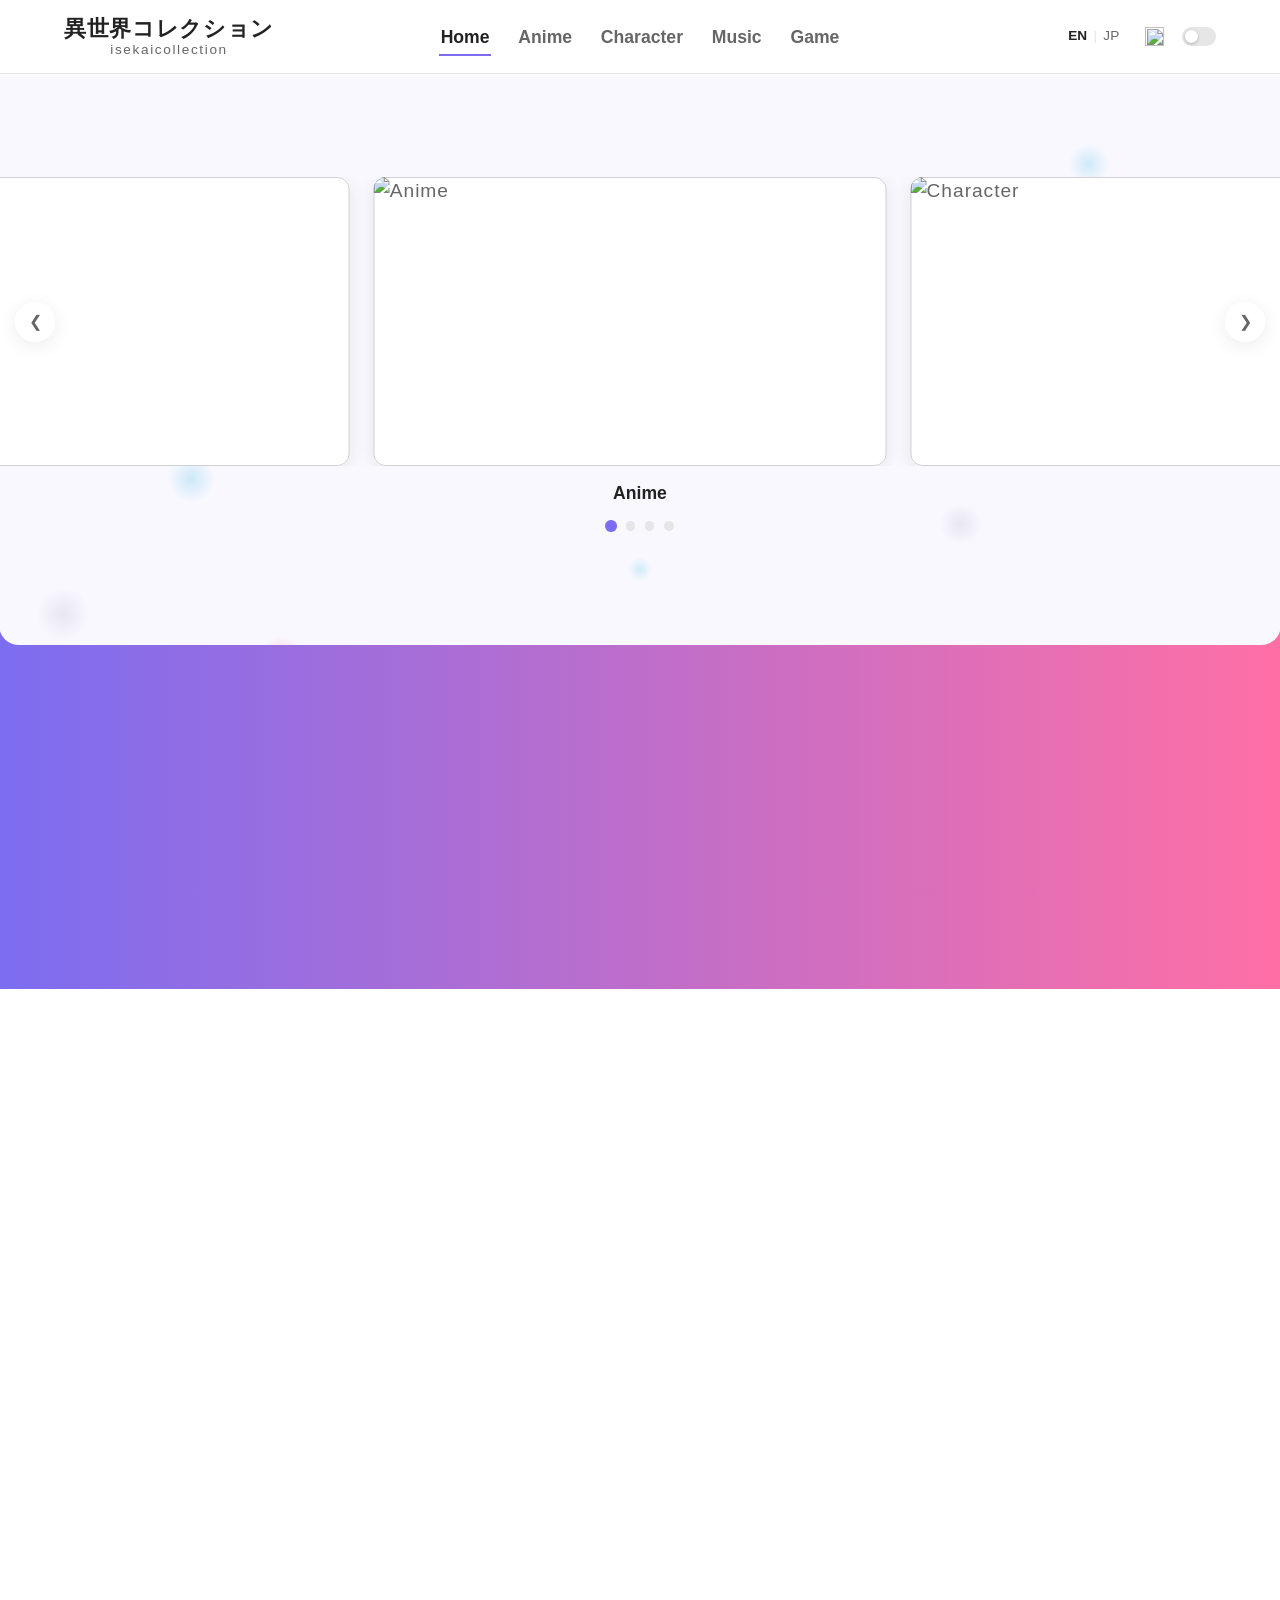
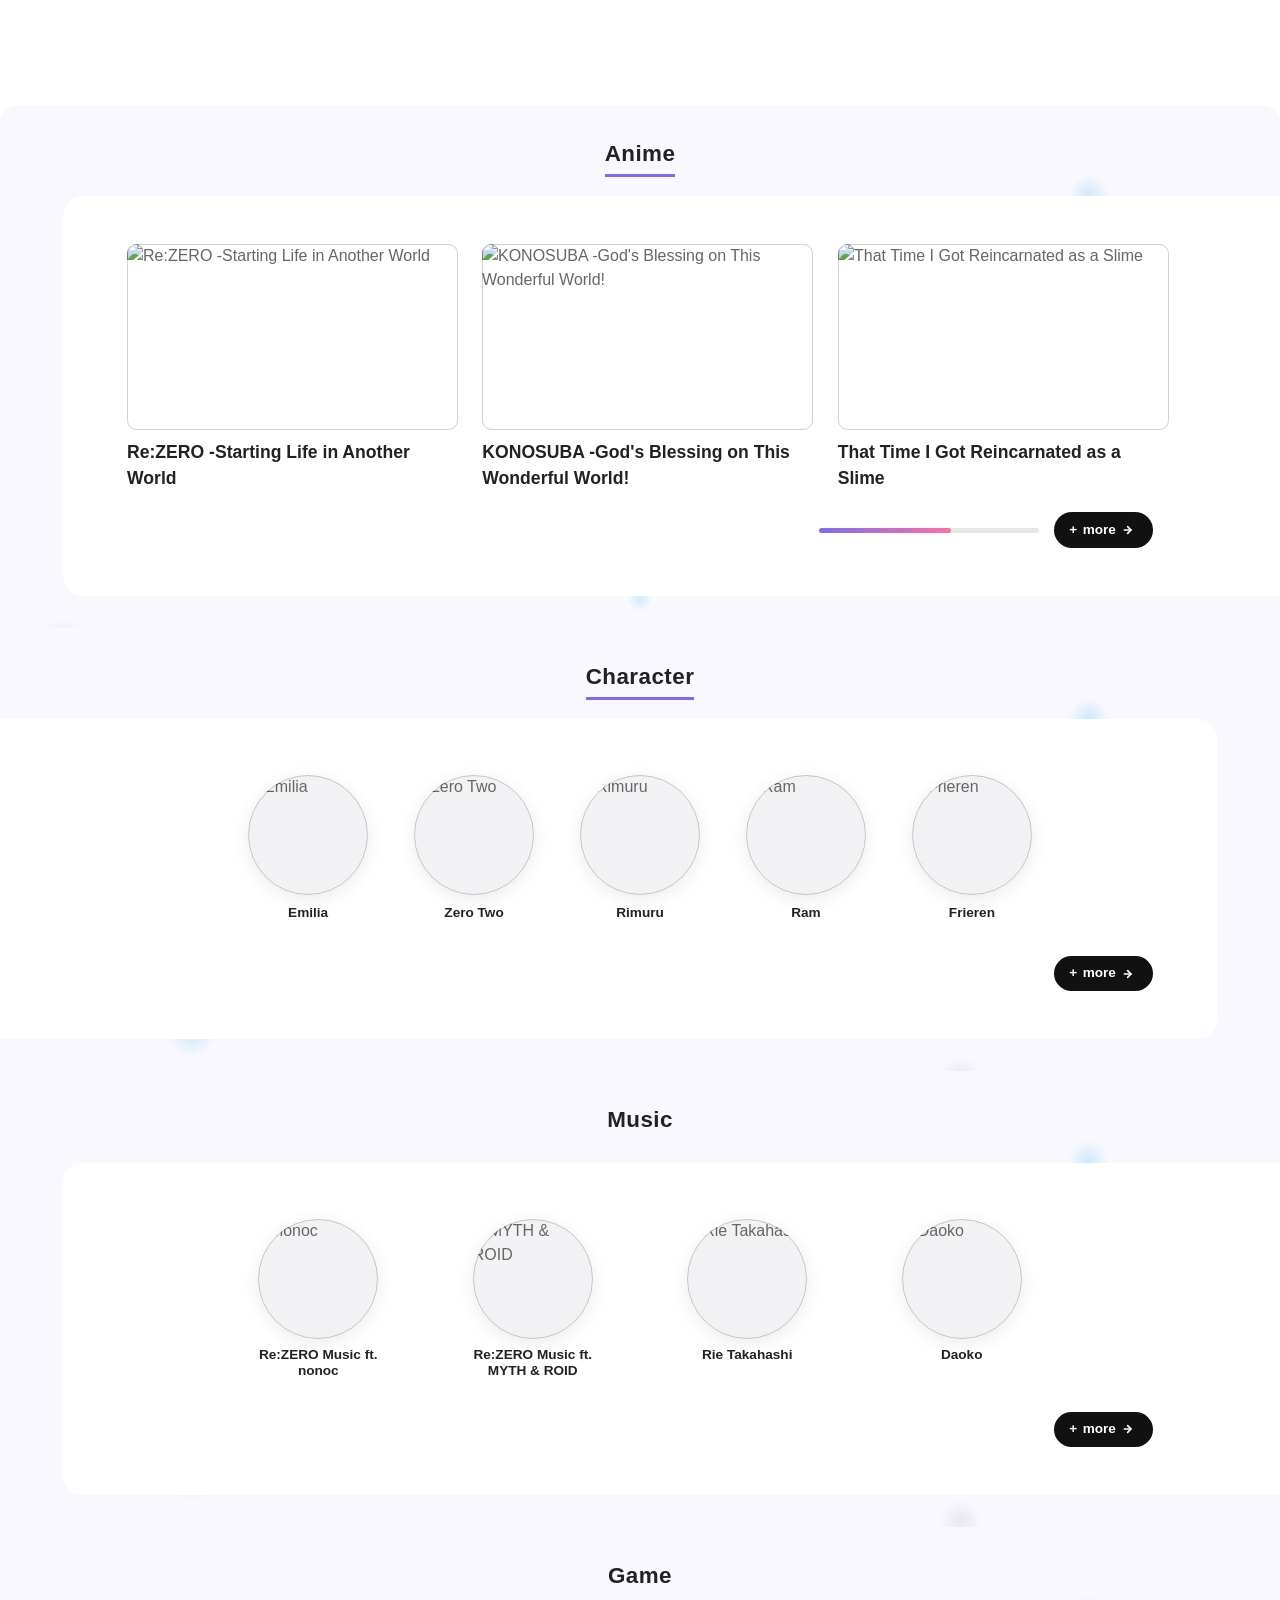
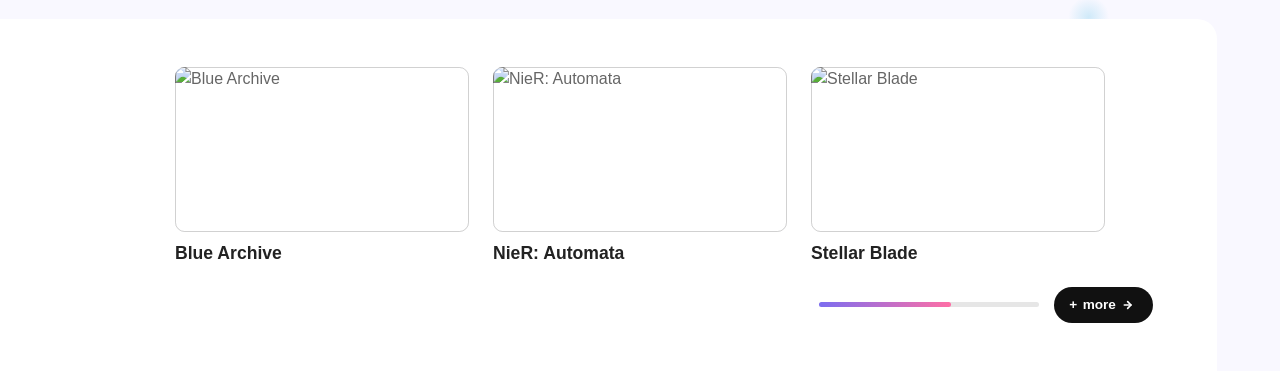
==== commit fe0e2850: "Checkpoint: before bottom drawer embed-on-scroll feature Restore point covering the anime/character " ====
--- a/index.html
+++ b/index.html
@@ -4,45 +4,28 @@
 <meta charset="UTF-8">
 <meta name="viewport" content="width=device-width, initial-scale=1.0">
 <title>異世界コレクション</title>
-<link rel="icon" href="favicon.ico" sizes="16x16 32x32 48x48">
-<link rel="icon" type="image/png" href="assets/icons/favicon-32.png" sizes="32x32">
-<link rel="apple-touch-icon" href="assets/icons/apple-touch-icon.png">
-<link rel="stylesheet" href="css/style.css?v=234">
-<!-- Start downloading a page as soon as the pointer rests on a link to it,
-     so clicking through feels instant (browsers without support ignore this) -->
-<script type="speculationrules">
-{ "prefetch": [{ "where": { "href_matches": "/*" }, "eagerness": "moderate" }] }
-</script>
+<link rel="stylesheet" href="css/style.css?v=26">
 </head>
 <body>
-<script src="js/loader.js?v=8"></script>
 
 <header class="topbar">
   <div class="topbar-left">
     <a href="index.html" class="site-title">
-      <img class="title-chibi" src="assets/images/title/ram.png" width="20" height="34" alt="" draggable="false">
-      <span class="title-text">
-        <span class="title-top">異世界コレクション</span>
-        <span class="title-bottom">isekaicollection</span>
-      </span>
-      <img class="title-chibi" src="assets/images/title/rem.png" width="20" height="34" alt="" draggable="false">
+      <span class="title-top">異世界コレクション</span>
+      <span class="title-bottom">isekaicollection</span>
     </a>
   </div>
 
   <nav class="main-nav">
-    <span class="nav-group nav-group-start">
-      <a href="index.html" class="nav-link active" data-i18n="nav.home">Home</a>
-      <a href="anime.html" class="nav-link" data-i18n="nav.anime">Anime</a>
-    </span>
-    <a href="character.html" class="nav-link" data-i18n="nav.character">Character</a>
-    <span class="nav-group nav-group-end">
-      <a href="music.html" class="nav-link" data-i18n="nav.music">Music</a>
-      <a href="games.html" class="nav-link" data-i18n="nav.game">Game</a>
-    </span>
+    <a href="index.html" class="nav-link active">Home</a>
+    <a href="anime.html" class="nav-link">Anime</a>
+    <a href="character.html" class="nav-link">Character</a>
+    <a href="music.html" class="nav-link">Music</a>
+    <a href="games.html" class="nav-link">Game</a>
   </nav>
 
   <div class="topbar-right">
-    <div class="lang-toggle">
+    <div class="lang-toggle" aria-hidden="true">
       <span class="lang-option active">EN</span>
       <span class="lang-divider">|</span>
       <span class="lang-option">JP</span>
@@ -50,7 +33,7 @@
 
     <div class="music-control">
       <button id="musicToggle" class="music-toggle" aria-haspopup="dialog" aria-expanded="false" aria-label="Open Now Playing">
-        <img class="icon-note" src="assets/images/home/Sound.webp" alt="">
+        <img class="icon-note" src="assets/images/home/Sound.png" alt="">
       </button>
 
       <label class="music-switch" aria-label="Play or pause background music">
@@ -131,26 +114,26 @@
 
   <!-- Favorites Carousel -->
   <section class="favorites" aria-label="Featured Favorites">
-    <h2 class="section-label" data-i18n="home.favourite">Favourite</h2>
+    <h2 class="section-label">Favourite</h2>
 
     <div class="carousel">
       <div class="carousel-frame">
         <div class="carousel-track" id="favTrack">
           <div class="carousel-slide" data-category="Anime">
-            <a class="slide-placeholder" href="anime.html?id=rezero" draggable="false"><img decoding="async" src="assets/images/home/favorite/anime.jpg"
-          alt="Anime"></a>
+            <div class="slide-placeholder"><img src="assets/images/home/favorite/anime.jpg"
+          alt="Anime"></div>
           </div>
           <div class="carousel-slide" data-category="Character">
-            <a class="slide-placeholder" href="character.html?id=emilia" draggable="false"><img decoding="async" src="assets/images/home/favorite/char.jpg"
-          alt="Character"></a>
+            <div class="slide-placeholder"><img src="assets/images/home/favorite/char.jpg"
+          alt="Character"></div>
           </div>
           <div class="carousel-slide" data-category="Music">
-            <a class="slide-placeholder" href="music.html?id=nonoc" draggable="false"><img decoding="async" src="assets/images/home/favorite/Memento.webp"
-          alt="Music"></a>
+            <div class="slide-placeholder"><img src="assets/images/home/favorite/Memento.png"
+          alt="Music"></div>
           </div>
           <div class="carousel-slide" data-category="Game">
-            <a class="slide-placeholder" href="games.html" draggable="false"><img decoding="async" src="assets/images/home/favorite/game1.webp"
-          alt="Games"></a>
+            <div class="slide-placeholder"><img src="assets/images/home/favorite/game1.png"
+          alt="Games"></div>
           </div>
         </div>
 
@@ -177,7 +160,7 @@
   <section class="video-banner" aria-label="Featured Video">
     <div class="video-banner__sticky">
       <video class="video-banner__media" autoplay muted loop playsinline poster="assets/videos/home/featured-poster.jpg">
-        <source src="assets/videos/home/featured-web.mp4" type="video/mp4">
+        <source src="assets/videos/home/featured.mp4" type="video/mp4">
       </video>
     </div>
   </section>
@@ -191,37 +174,37 @@
   <!-- Anime Preview -->
   <section class="preview-section anime-section" aria-label="Anime Preview">
     <div class="section-header">
-      <h2 data-i18n="page.anime">Anime</h2>
+      <h2>Anime</h2>
     </div>
    <div class="section-flush side-right">
     <div class="section-panel">
 
     <div class="preview-window">
       <div class="preview-track" id="animeTrack">
-        <a class="preview-item" href="anime.html?id=rezero" draggable="false">
-          <div class="preview-card"><div class="card-placeholder"><img loading="lazy" decoding="async" draggable="false"
-            src="assets/images/home/anime/リゼロ.webp" alt="Re:ZERO -Starting Life in Another World" data-i18n-alt="home.anime.rezero"></div></div>
-          <p class="preview-title" data-i18n="home.anime.rezero">Re:ZERO -Starting Life in Another World</p>
-        </a>
-        <a class="preview-item" href="anime.html?id=konosuba" draggable="false">
-          <div class="preview-card"><div class="card-placeholder"><img loading="lazy" decoding="async" draggable="false"
-            src="assets/images/home/anime/このすば.webp" alt="KONOSUBA -God's Blessing on This Wonderful World!" data-i18n-alt="home.anime.konosuba"></div></div>
-          <p class="preview-title" data-i18n="home.anime.konosuba">KONOSUBA -God's Blessing on This Wonderful World!</p>
-        </a>
-        <a class="preview-item" href="anime.html?id=tensura" draggable="false">
-          <div class="preview-card"><div class="card-placeholder"><img loading="lazy" decoding="async" draggable="false"
-            src="assets/images/home/anime/転生スライム.jpg" alt="That Time I Got Reincarnated as a Slime" data-i18n-alt="home.anime.tensura"></div></div>
-          <p class="preview-title" data-i18n="home.anime.tensura">That Time I Got Reincarnated as a Slime</p>
-        </a>
-        <a class="preview-item" href="anime.html?id=danmachi" draggable="false">
-          <div class="preview-card"><div class="card-placeholder"><img loading="lazy" decoding="async" draggable="false"
-            src="assets/images/home/anime/ダンまち.webp" alt="Is It Wrong to Try to Pick Up Girls in a Dungeon?" data-i18n-alt="home.anime.danmachi"></div></div>
-          <p class="preview-title" data-i18n="home.anime.danmachi">Is It Wrong to Try to Pick Up Girls in a Dungeon?</p>
-        </a>
-        <a class="preview-item" href="anime.html?id=frieren" draggable="false">
-          <div class="preview-card"><div class="card-placeholder"><img loading="lazy" decoding="async" draggable="false"
-            src="assets/images/home/anime/葬送のフリーレン.webp" alt="Frieren: Beyond Journey's End" data-i18n-alt="home.anime.frieren"></div></div>
-          <p class="preview-title" data-i18n="home.anime.frieren">Frieren: Beyond Journey's End</p>
+        <a class="preview-item" href="anime.html?id=rezero">
+          <div class="preview-card"><div class="card-placeholder"><img
+            src="assets/images/home/anime/リゼロ.jpg" alt="Re:ZERO -Starting Life in Another World"></div></div>
+          <p class="preview-title">Re:ZERO -Starting Life in Another World</p>
+        </a>
+        <a class="preview-item" href="anime.html?id=konosuba">
+          <div class="preview-card"><div class="card-placeholder"><img
+            src="assets/images/home/anime/このすば.jpg" alt="KONOSUBA -God's Blessing on This Wonderful World!"></div></div>
+          <p class="preview-title">KONOSUBA -God's Blessing on This Wonderful World!</p>
+        </a>
+        <a class="preview-item" href="anime.html?id=tensura">
+          <div class="preview-card"><div class="card-placeholder"><img
+            src="assets/images/home/anime/転生スライム.jpg" alt="That Time I Got Reincarnated as a Slime"></div></div>
+          <p class="preview-title">That Time I Got Reincarnated as a Slime</p>
+        </a>
+        <a class="preview-item" href="anime.html?id=danmachi">
+          <div class="preview-card"><div class="card-placeholder"><img
+            src="assets/images/home/anime/ダンまち.jpg" alt="Is It Wrong to Try to Pick Up Girls in a Dungeon?"></div></div>
+          <p class="preview-title">Is It Wrong to Try to Pick Up Girls in a Dungeon?</p>
+        </a>
+        <a class="preview-item" href="anime.html?id=frieren">
+          <div class="preview-card"><div class="card-placeholder"><img
+            src="assets/images/home/anime/葬送のフリーレン.jpg" alt="Frieren: Beyond Journey's End"></div></div>
+          <p class="preview-title">Frieren: Beyond Journey's End</p>
         </a>
       </div>
     </div>
@@ -233,7 +216,7 @@
       </div>
       <a href="anime.html" class="more-pill">
         <span class="pill-plus">+</span>
-        <span class="pill-label" data-i18n="home.more">more</span>
+        <span class="pill-label">more</span>
         <svg class="pill-arrow" viewBox="0 0 24 24" fill="none" xmlns="http://www.w3.org/2000/svg">
           <line x1="5" y1="12" x2="15" y2="12" stroke="currentColor" stroke-width="2.5" stroke-linecap="round"/>
           <polyline points="10,7 15,12 10,17" fill="none" stroke="currentColor" stroke-width="2.5" stroke-linecap="round" stroke-linejoin="round"/>
@@ -247,37 +230,37 @@
   <!-- Character Preview -->
   <section class="preview-section character-section" aria-label="Character Preview">
     <div class="section-header">
-      <h2 data-i18n="page.character">Character</h2>
+      <h2>Character</h2>
     </div>
    <div class="section-flush side-left">
     <div class="section-panel">
 
     <div class="character-window">
       <div class="character-track" id="charTrack">
-        <a class="char-item" href="character.html?id=emilia" draggable="false">
-          <div class="char-frame"><div class="char-placeholder"><img loading="lazy" decoding="async" draggable="false"
-            src="assets/images/home/char/エミリア.jpg" alt="Emilia" data-i18n-alt="home.char.emilia"></div></div>
-          <p class="char-name" data-i18n="home.char.emilia">Emilia</p>
-        </a>
-        <a class="char-item" href="character.html?id=zero-two" draggable="false">
-          <div class="char-frame"><div class="char-placeholder"><img loading="lazy" decoding="async" draggable="false"
-            src="assets/images/home/char/ゼロツー.webp" alt="Zero Two" data-i18n-alt="home.char.zerotwo"></div></div>
-          <p class="char-name" data-i18n="home.char.zerotwo">Zero Two</p>
-        </a>
-        <a class="char-item" href="character.html?id=rimuru" draggable="false">
-          <div class="char-frame"><div class="char-placeholder"><img loading="lazy" decoding="async" draggable="false"
-            src="assets/images/home/char/リムル.webp" alt="Rimuru" data-i18n-alt="home.char.rimuru"></div></div>
-          <p class="char-name" data-i18n="home.char.rimuru">Rimuru</p>
-        </a>
-        <a class="char-item" href="character.html?id=ram" draggable="false">
-          <div class="char-frame"><div class="char-placeholder"><img loading="lazy" decoding="async" draggable="false"
-            src="assets/images/home/char/ラム.webp" alt="Ram" data-i18n-alt="home.char.ram"></div></div>
-          <p class="char-name" data-i18n="home.char.ram">Ram</p>
-        </a>
-        <a class="char-item" href="character.html?id=frieren" draggable="false">
-          <div class="char-frame"><div class="char-placeholder"><img loading="lazy" decoding="async" draggable="false"
-            src="assets/images/home/char/フリーレン.jpg" alt="Frieren" data-i18n-alt="home.char.frieren"></div></div>
-          <p class="char-name" data-i18n="home.char.frieren">Frieren</p>
+        <a class="char-item" href="character.html?id=emilia">
+          <div class="char-frame"><div class="char-placeholder"><img
+            src="assets/images/home/char/エミリア.jpg" alt="Emilia"></div></div>
+          <p class="char-name">Emilia</p>
+        </a>
+        <a class="char-item" href="character.html?id=zero-two">
+          <div class="char-frame"><div class="char-placeholder"><img
+            src="assets/images/home/char/ゼロツー.jpg" alt="Zero Two"></div></div>
+          <p class="char-name">Zero Two</p>
+        </a>
+        <a class="char-item" href="character.html?id=rimuru">
+          <div class="char-frame"><div class="char-placeholder"><img
+            src="assets/images/home/char/リムル.jpg" alt="Rimuru"></div></div>
+          <p class="char-name">Rimuru</p>
+        </a>
+        <a class="char-item" href="character.html?id=ram">
+          <div class="char-frame"><div class="char-placeholder"><img
+            src="assets/images/home/char/ラム.jpg" alt="Ram"></div></div>
+          <p class="char-name">Ram</p>
+        </a>
+        <a class="char-item" href="character.html?id=frieren">
+          <div class="char-frame"><div class="char-placeholder"><img
+            src="assets/images/home/char/フリーレン.jpg" alt="Frieren"></div></div>
+          <p class="char-name">Frieren</p>
         </a>
       </div>
     </div>
@@ -285,7 +268,7 @@
     <div class="preview-footer character-footer">
       <a href="character.html" class="more-pill">
         <span class="pill-plus">+</span>
-        <span class="pill-label" data-i18n="home.more">more</span>
+        <span class="pill-label">more</span>
         <svg class="pill-arrow" viewBox="0 0 24 24" fill="none" xmlns="http://www.w3.org/2000/svg">
           <line x1="5" y1="12" x2="15" y2="12" stroke="currentColor" stroke-width="2.5" stroke-linecap="round"/>
           <polyline points="10,7 15,12 10,17" fill="none" stroke="currentColor" stroke-width="2.5" stroke-linecap="round" stroke-linejoin="round"/>
@@ -299,52 +282,52 @@
   <!-- Music Preview -->
   <section class="preview-section music-section" aria-label="Music Preview">
     <div class="section-header">
-      <h2 data-i18n="page.music">Music</h2>
+      <h2>Music</h2>
     </div>
    <div class="section-flush side-right">
     <div class="section-panel">
 
     <div class="music-window">
       <div class="music-track" id="musicTrack">
-        <a class="music-item" href="music.html?id=nonoc" data-audio="assets/audio/home/Memento(cut).mp3" draggable="false">
+        <div class="music-item" data-audio="assets/audio/home/Memento(cut).mp3">
           <div class="music-frame-wrap">
             <canvas class="music-viz" width="240" height="240"></canvas>
-            <div class="music-frame"><div class="music-placeholder"><img loading="lazy" decoding="async"
-              src="assets/images/home/music/nonoc.webp" alt="nonoc"></div></div>
-          </div>
-          <p class="music-name">nonoc</p>
-        </a>
-        <a class="music-item" href="music.html?id=myth-and-roid" data-audio="assets/audio/home/STYX%20HELIX(cut).mp3" draggable="false">
+            <div class="music-frame"><div class="music-placeholder"><img
+              src="assets/images/home/music/nonoc.jpg" alt="nonoc"></div></div>
+          </div>
+          <p class="music-name">Re:ZERO Music ft. nonoc</p>
+        </div>
+        <div class="music-item" data-audio="assets/audio/home/STYX%20HELIX(cut).mp3">
           <div class="music-frame-wrap">
             <canvas class="music-viz" width="240" height="240"></canvas>
-            <div class="music-frame"><div class="music-placeholder"><img loading="lazy" decoding="async"
-              src="assets/images/home/music/myth&amp;roid.webp" alt="MYTH & ROID"></div></div>
-          </div>
-          <p class="music-name">MYTH &amp; ROID</p>
-        </a>
-        <a class="music-item" href="music.html?id=rie-takahashi" data-audio="assets/audio/home/Stay%20Alive%20(cut).mp3" draggable="false">
+            <div class="music-frame"><div class="music-placeholder"><img
+              src="assets/images/home/music/myth&amp;roid.jpg" alt="MYTH & ROID"></div></div>
+          </div>
+          <p class="music-name">Re:ZERO Music ft. MYTH &amp; ROID</p>
+        </div>
+        <div class="music-item" data-audio="assets/audio/home/Stay%20Alive%20(cut).mp3">
           <div class="music-frame-wrap">
             <canvas class="music-viz" width="240" height="240"></canvas>
-            <div class="music-frame"><div class="music-placeholder"><img loading="lazy" decoding="async"
-              src="assets/images/home/music/rie.webp" alt="Rie Takahashi" data-i18n-alt="home.music.rie"></div></div>
-          </div>
-          <p class="music-name" data-i18n="home.music.rie">Rie Takahashi</p>
-        </a>
-        <a class="music-item" href="music.html?id=daoko" data-audio="assets/audio/home/Cinderella%20Step(cut).mp3" draggable="false">
+            <div class="music-frame"><div class="music-placeholder"><img
+              src="assets/images/home/music/rie.jpg" alt="Rie Takahashi"></div></div>
+          </div>
+          <p class="music-name">Rie Takahashi</p>
+        </div>
+        <div class="music-item" data-audio="assets/audio/home/Cinderella%20Step(cut).mp3">
           <div class="music-frame-wrap">
             <canvas class="music-viz" width="240" height="240"></canvas>
-            <div class="music-frame"><div class="music-placeholder"><img loading="lazy" decoding="async"
+            <div class="music-frame"><div class="music-placeholder"><img
               src="assets/images/home/music/daoko.jpg" alt="Daoko"></div></div>
           </div>
           <p class="music-name">Daoko</p>
-        </a>
+        </div>
       </div>
     </div>
 
     <div class="preview-footer music-footer">
       <a href="music.html" class="more-pill">
         <span class="pill-plus">+</span>
-        <span class="pill-label" data-i18n="home.more">more</span>
+        <span class="pill-label">more</span>
         <svg class="pill-arrow" viewBox="0 0 24 24" fill="none" xmlns="http://www.w3.org/2000/svg">
           <line x1="5" y1="12" x2="15" y2="12" stroke="currentColor" stroke-width="2.5" stroke-linecap="round"/>
           <polyline points="10,7 15,12 10,17" fill="none" stroke="currentColor" stroke-width="2.5" stroke-linecap="round" stroke-linejoin="round"/>
@@ -358,38 +341,38 @@
   <!-- Game Preview -->
   <section class="preview-section game-section" aria-label="Game Preview">
     <div class="section-header">
-      <h2 data-i18n="page.game">Game</h2>
+      <h2>Game</h2>
     </div>
    <div class="section-flush side-left">
     <div class="section-panel">
 
     <div class="preview-window">
       <div class="preview-track" id="gameTrack">
-        <a class="preview-item" href="games.html?id=blue-archive" draggable="false">
-          <div class="preview-card"><div class="card-placeholder"><img loading="lazy" decoding="async" draggable="false"
-            src="assets/images/home/games/BlueArchive.webp" alt="Blue Archive" data-i18n-alt="home.game.bluearchive"></div></div>
-          <p class="preview-title" data-i18n="home.game.bluearchive">Blue Archive</p>
-        </a>
-        <a class="preview-item" href="games.html?id=nier-automata" draggable="false">
-          <div class="preview-card"><div class="card-placeholder"><img loading="lazy" decoding="async" draggable="false"
-            src="assets/images/home/games/NierAutomata.webp" alt="NieR: Automata" data-i18n-alt="home.game.nier"></div></div>
-          <p class="preview-title" data-i18n="home.game.nier">NieR: Automata</p>
-        </a>
-        <a class="preview-item" href="games.html?id=stellar-blade" draggable="false">
-          <div class="preview-card"><div class="card-placeholder"><img loading="lazy" decoding="async" draggable="false"
-            src="assets/images/home/games/StellarBlade.webp" alt="Stellar Blade"></div></div>
+        <div class="preview-item">
+          <div class="preview-card"><div class="card-placeholder"><img
+            src="assets/images/home/games/BlueArchive.png" alt="Blue Archive"></div></div>
+          <p class="preview-title">Blue Archive</p>
+        </div>
+        <div class="preview-item">
+          <div class="preview-card"><div class="card-placeholder"><img
+            src="assets/images/home/games/NierAutomata.jpg" alt="NieR: Automata"></div></div>
+          <p class="preview-title">NieR: Automata</p>
+        </div>
+        <div class="preview-item">
+          <div class="preview-card"><div class="card-placeholder"><img
+            src="assets/images/home/games/StellarBlade.jpg" alt="Stellar Blade"></div></div>
           <p class="preview-title">Stellar Blade</p>
-        </a>
-        <a class="preview-item" href="games.html?id=genshin-impact" draggable="false">
-          <div class="preview-card"><div class="card-placeholder"><img loading="lazy" decoding="async" draggable="false"
-            src="assets/images/home/games/GenshinImpact1.webp" alt="Genshin Impact" data-i18n-alt="home.game.genshin"></div></div>
-          <p class="preview-title" data-i18n="home.game.genshin">Genshin Impact</p>
-        </a>
-        <a class="preview-item" href="games.html?id=pokemon-za" draggable="false">
-          <div class="preview-card"><div class="card-placeholder"><img loading="lazy" decoding="async" draggable="false"
-            src="assets/images/home/games/PokemonZA.webp" alt="Pokemon Legends: Z-A" data-i18n-alt="home.game.pokemon"></div></div>
-          <p class="preview-title" data-i18n="home.game.pokemon">Pokemon Legends: Z-A</p>
-        </a>
+        </div>
+        <div class="preview-item">
+          <div class="preview-card"><div class="card-placeholder"><img
+            src="assets/images/home/games/GenshinImpact1.jpg" alt="Genshin Impact"></div></div>
+          <p class="preview-title">Genshin Impact</p>
+        </div>
+        <div class="preview-item">
+          <div class="preview-card"><div class="card-placeholder"><img
+            src="assets/images/home/games/PokemonZA.png" alt="Pokemon Legends: Z-A"></div></div>
+          <p class="preview-title">Pokemon Legends: Z-A</p>
+        </div>
       </div>
     </div>
 
@@ -400,7 +383,7 @@
       </div>
       <a href="games.html" class="more-pill">
         <span class="pill-plus">+</span>
-        <span class="pill-label" data-i18n="home.more">more</span>
+        <span class="pill-label">more</span>
         <svg class="pill-arrow" viewBox="0 0 24 24" fill="none" xmlns="http://www.w3.org/2000/svg">
           <line x1="5" y1="12" x2="15" y2="12" stroke="currentColor" stroke-width="2.5" stroke-linecap="round"/>
           <polyline points="10,7 15,12 10,17" fill="none" stroke="currentColor" stroke-width="2.5" stroke-linecap="round" stroke-linejoin="round"/>
@@ -415,13 +398,12 @@
 
 </main>
 
-<button id="backToTop" class="back-to-top" aria-label="Back to top" data-i18n-aria="aria.backToTop">
+<button id="backToTop" class="back-to-top" aria-label="Back to top">
   <span class="icon-totop-flip">
-    <img loading="lazy" decoding="async" class="icon-totop" src="assets/images/home/pyroxene.png" alt="Back to top">
+    <img class="icon-totop" src="assets/images/home/pyroxene.png" alt="Back to top">
   </span>
 </button>
 
-<script src="js/i18n.js?v=10"></script>
-<script src="js/main.js?v=34"></script>
+<script src="js/main.js?v=9"></script>
 </body>
 </html>
--- a/css/style.css
+++ b/css/style.css
@@ -1,11 +1,5 @@
 /* ===== Variables ===== */
 :root {
-  /* Room for Netlify's "Powered by Netlify" badge in the bottom-right
-     corner of the live site: js/main.js sets this to the badge's visible
-     height + a 4px gap once the badge appears. The crystal and the phone
-     mini player use max(their usual bottom offset, this), so they sit just
-     on top of the badge. 0 when there's no badge (e.g. running locally). */
-  --badge-space: 0px;
   --bg: #ffffff;
   --text: #222222;
   --text-soft: #666666;
@@ -48,12 +42,7 @@
 .sparkle-bg,
 .character-page,
 .favorites,
-.preview-sections-wrap,
-/* the page behind them too, so a short page on a tall screen (e.g.
-   character.html at 2560×1440) keeps the dots below its content instead
-   of ending on plain white */
-body:has(> main.sparkle-bg),
-body:has(> main.character-page) {
+.preview-section {
   background-color: #f9f8ff;
   background-image: var(--sparkle-dots);
   background-size: 100% 900px;
@@ -69,17 +58,6 @@
 
 html {
   scroll-behavior: smooth;
-  /* stop iPhone Safari enlarging text on its own (it did in the shrunk
-     game panels, pushing names past their boxes) */
-  -webkit-text-size-adjust: 100%;
-  text-size-adjust: 100%;
-  /* The full-bleed panels/video are 1-2px wider than the screen on purpose
-     (no hairline gaps at the edges). iPhone Safari ignores body's
-     overflow-x: hidden, so the page could slide sideways by that much and
-     show a thin white strip down the right edge. clip (not hidden) cuts it
-     off without turning html into a scroll box, which would stop the
-     video banner's position: sticky from pinning. */
-  overflow-x: clip;
 }
 
 body {
@@ -88,10 +66,6 @@
   font-family: "Hiragino Kaku Gothic ProN", "Yu Gothic", "Meiryo", "Segoe UI", sans-serif;
   line-height: 1.5;
   overflow-x: hidden;
-  /* clip, like html above: with html no longer "visible", a plain hidden
-     here would make body its own scroll box and break position: sticky.
-     (Browsers without clip ignore both and keep the hidden.) */
-  overflow-x: clip;
 }
 
 a {
@@ -129,68 +103,32 @@
   z-index: 10;
   background: var(--bg);
   display: grid;
-  /* Two equal outer columns keep the menu (and キャラクター, its middle link)
-     in the exact centre of the page. The title sits centred in the space left
-     of the menu, so screen edge → Ram equals Rem → ホーム. */
-  grid-template-columns: minmax(0, 1fr) auto minmax(0, 1fr);
-  align-items: center;
-  row-gap: 1rem;
-  padding: 1rem 0; /* no side padding, or the centre would shift */
+  grid-template-columns: 1fr auto 1fr;
+  align-items: center;
+  gap: 1rem;
+  padding: 1rem 5vw;
   border-bottom: 1px solid var(--border);
 }
 
 .topbar-left {
-  justify-self: center;
-  /* --nav-lead (set by main.js) is the empty bit before ホーム when the right
-     half of the menu is the longer one; the negative margin lets the title
-     centre on ホーム itself instead of the menu's box. */
-  margin-right: calc(-1 * var(--nav-lead, 0px));
-}
-
-/* Ram on the left, Rem on the right of the two-line title (pixel art from
-   D:\Asepritertwork
-am&rem.png, saved at 4x in assets/images/title/).
-   --tu shrinks the whole title a little on narrower screens so
-   the even gaps never get cramped. */
+  justify-self: start;
+}
+
 .site-title {
-  --tu: clamp(0.8rem, calc(1.6vw - 0.2rem), 1rem); /* full size from 1200px */
-  display: flex;
-  align-items: center;
-  gap: calc(0.6 * var(--tu));
-  -webkit-user-drag: none;
-}
-
-.title-text {
   display: flex;
   flex-direction: column;
   line-height: 1.15;
-}
-
-.title-chibi {
-  height: calc(2.65 * var(--tu)); /* about the two title lines */
-  width: auto;
-  flex-shrink: 0;
-  image-rendering: pixelated; /* keep the pixel art crisp, never blurred */
-  pointer-events: none;
-  user-select: none;
-}
-
-@media (max-width: 700px) {
-  .title-chibi {
-    height: 2.3rem;
-  }
+  -webkit-user-drag: none;
 }
 
 .title-top {
-  font-size: calc(1.4 * var(--tu, 1rem));
+  font-size: 1.4rem;
   font-weight: 600;
   letter-spacing: 0.03em;
-  /* never broken onto two lines when the (Japanese) menu is long */
-  white-space: nowrap;
 }
 
 .title-bottom {
-  font-size: calc(0.85 * var(--tu, 1rem));
+  font-size: 0.85rem;
   color: var(--text-soft);
   text-align: center;
   text-transform: lowercase;
@@ -198,25 +136,13 @@
 }
 
 .main-nav {
-  /* Home Anime | Character | Music Game: the two side groups get equal
-     widths, so Character is always the exact middle. */
-  --nav-gap: clamp(0.9rem, 2vw, 1.8rem);
-  display: grid;
-  grid-template-columns: 1fr auto 1fr;
-  align-items: center;
-  column-gap: var(--nav-gap);
-  white-space: nowrap; /* one row; the top bar stacks under 960px instead */
+  justify-self: center;
+  display: flex;
+  flex-wrap: wrap;
+  justify-content: center;
+  gap: clamp(0.9rem, 2vw, 1.8rem);
   font-size: 1.1rem;
   font-weight: 600;
-}
-
-.nav-group {
-  display: flex;
-  gap: var(--nav-gap);
-}
-
-.nav-group-start {
-  justify-content: flex-end;
 }
 
 .nav-link {
@@ -250,7 +176,6 @@
 
 .topbar-right {
   justify-self: end;
-  margin-right: clamp(1rem, 3vw, 2.5rem);
   display: flex;
   align-items: center;
   gap: 1.1rem;
@@ -264,10 +189,7 @@
   height: 2.25rem;
   border-radius: 50%;
   color: var(--text-soft);
-  transition:
-    color 0.25s ease,
-    background 0.25s ease,
-    transform 0.2s ease;
+  transition: color 0.25s ease, background 0.25s ease, transform 0.2s ease;
 }
 
 .music-toggle:hover {
@@ -385,10 +307,7 @@
   align-items: center;
   justify-content: center;
   color: rgba(255, 255, 255, 0.8);
-  transition:
-    color 0.2s ease,
-    background 0.2s ease,
-    transform 0.15s ease;
+  transition: color 0.2s ease, background 0.2s ease, transform 0.15s ease;
   z-index: 2;
 }
 
@@ -421,9 +340,7 @@
   height: 100%;
   border-radius: 1.1rem;
   overflow: hidden;
-  box-shadow:
-    0 20px 45px -15px rgba(0, 0, 0, 0.55),
-    inset 0 0 0 1px rgba(255, 255, 255, 0.25);
+  box-shadow: 0 20px 45px -15px rgba(0, 0, 0, 0.55), inset 0 0 0 1px rgba(255, 255, 255, 0.25);
 }
 
 .player-art svg,
@@ -538,9 +455,7 @@
   padding: 0.4rem;
   border-radius: 0.6rem;
   color: rgba(255, 255, 255, 0.6);
-  transition:
-    color 0.2s ease,
-    transform 0.15s ease;
+  transition: color 0.2s ease, transform 0.15s ease;
 }
 
 .player-btn:hover {
@@ -570,9 +485,7 @@
   align-items: center;
   justify-content: center;
   box-shadow: 0 12px 28px -10px rgba(0, 0, 0, 0.6);
-  transition:
-    transform 0.15s ease,
-    background 0.2s ease;
+  transition: transform 0.15s ease, background 0.2s ease;
 }
 
 .player-play:hover {
@@ -631,22 +544,6 @@
   user-select: none;
 }
 
-/* EN / JP buttons (wired up by js/i18n.js) */
-.lang-option {
-  cursor: pointer;
-  border-radius: 4px;
-  transition: color 0.2s ease;
-}
-
-.lang-option:hover {
-  color: var(--text);
-}
-
-.lang-option:focus-visible {
-  outline: 2px solid var(--accent);
-  outline-offset: 2px;
-}
-
 .lang-option.active {
   color: var(--text);
   font-weight: 600;
@@ -700,9 +597,7 @@
   display: inline-block;
   opacity: 0;
   transform: translateY(6px);
-  transition:
-    opacity 0.35s ease,
-    transform 0.35s ease;
+  transition: opacity 0.35s ease, transform 0.35s ease;
 }
 
 .section-label.revealed .letter {
@@ -818,9 +713,7 @@
   height: 0.6rem;
   border-radius: 50%;
   background: var(--border);
-  transition:
-    background 0.25s ease,
-    transform 0.25s ease;
+  transition: background 0.25s ease, transform 0.25s ease;
 }
 
 .dot.active {
@@ -850,15 +743,10 @@
    everywhere else. Total height = the video panel itself + top overlap +
    hold + bottom overlap. */
 .video-banner {
-  /* The pinned panel is always the full screen height — capping it (it
-     used to be min(100vh, 860px)) left the white page showing as a line /
-     strip under the video on screens taller than 860px. The overlaps keep
-     the cap, so the top overlap still stays under Favourite's height. */
-  --vb-panel: 100vh;
-  --vb-scale: min(100vh, 860px);
-  --vb-top-overlap: calc(var(--vb-scale) * 0.6);
-  --vb-bottom-overlap: calc(var(--vb-scale) * 1.2);
-  --vb-hold: calc(var(--vb-scale) * 0.2326);
+  --vb-panel: min(100vh, 860px);
+  --vb-top-overlap: calc(var(--vb-panel) * 0.6);
+  --vb-bottom-overlap: calc(var(--vb-panel) * 1.2);
+  --vb-hold: calc(var(--vb-panel) * 0.2326);
   position: relative;
   z-index: 1;
   height: calc(var(--vb-panel) + var(--vb-top-overlap) + var(--vb-hold) + var(--vb-bottom-overlap));
@@ -888,37 +776,6 @@
   display: block;
 }
 
-/* Phones: the top bar + Favourite fill the whole first screen (100svh:
-   the screen with Safari's toolbars showing, as it is when the page
-   opens), the carousel centered in it, so the page opens neatly on just
-   that and the video comes up from below once you scroll. --topbar-h is
-   measured by js/main.js. */
-@media (max-width: 700px) {
-  .favorites {
-    min-height: calc(100vh - var(--topbar-h, 0px));
-    min-height: calc(100svh - var(--topbar-h, 0px));
-    justify-content: center;
-    padding-bottom: clamp(1.5rem, 4vw, 3rem);
-  }
-}
-
-/* Phones: WIT Studio's phone version — no hold. The panels above and
-   below leave just a 16:9 window (the video's own shape at the screen's
-   width) between them, and the video is pinned full-screen behind the
-   page for the whole time that window is on screen, so the window slides
-   up past a still video. Both overlaps are a full screen, so the pinned
-   panel starts before the window scrolls in from the bottom and lets go
-   only after it has left the top: there's never an edge to see. */
-@media (max-width: 700px) {
-  .video-banner {
-    --vb-panel: 100vh;
-    --vb-panel: 100lvh;
-    height: calc(var(--vb-panel) * 2 + 56.25vw);
-    margin-top: calc(var(--vb-panel) * -1);
-    margin-bottom: calc(var(--vb-panel) * -1);
-  }
-}
-
 /* ===== Preview Sections (Anime / Character / Music / Game) ===== */
 /* One shared measurement drives both the horizontal purple gutter beside
    each flush panel and the vertical purple gap between stacked panels, so
@@ -940,10 +797,9 @@
   z-index: 2;
   width: calc(100% + 2px);
   margin-left: -1px;
-  /* Anime's rounded top, over the video. The sparkle dots are painted
-     here, once, behind all four sections (not per section): restarting
-     the pattern at each section's top sliced dots in half where one
-     section met the next, and left a hairline seam between them. */
+}
+
+.anime-section {
   border-radius: 20px 20px 0 0;
 }
 
@@ -1027,9 +883,7 @@
   display: inline-block;
   opacity: 0;
   transform: translateY(6px);
-  transition:
-    opacity 0.35s ease,
-    transform 0.35s ease;
+  transition: opacity 0.35s ease, transform 0.35s ease;
 }
 
 .section-header.revealed h2 .letter {
@@ -1049,68 +903,14 @@
   margin: -1rem -1.5rem -0.25rem;
 }
 
-/* Game used to get a special lopsided padding-left here to force it to the
-   true center of the viewport (flush-left panels land off-center under the
-   shared .preview-window rule below in a way flush-right ones don't) — but
-   that lopsidedness was exactly what made a card sliding out the left edge
-   vanish abruptly while the right edge let a sliver of the next card peek
-   through. Removed so Game just uses the same plain symmetric rule Anime
-   does: same gap from its panel's edge, same card size, same drag feel,
-   mirrored left-for-right since it's flush on the opposite side. Trade-off
-   (chosen deliberately): the row may sit slightly off the viewport's true
-   center rather than dead-on.
-
-   Measured result of that shared rule: Anime ends up with a 64px gap
-   panel-edge-to-card on its left and 112px on its right (an LTR quirk of
-   the width:100%-plus-both-margins box math above, not anything either
-   section's own rule controls directly). To make Game a genuine mirror
-   rather than an identical copy, it needs those two numbers on the
-   opposite sides — 112px on the left, 64px on the right.
-
-   That resting position (112 / 64) is one concern; how much *invisible*
-   room sits beyond it before overflow:hidden actually clips something is
-   a separate one — padding controls both at once, which is why splitting
-   the needed offset between margin and padding (instead of dumping it
-   all into padding, or all into margin) matters here:
-     - margin shifts the box itself, so it moves the resting position
-       without adding any clip buffer.
-     - padding pushes the *content* in from the box's own edges, so it
-       adds clip buffer AND moves the resting position by the same
-       amount.
-   Splitting each side's total between them keeps the resting position
-   fixed while choosing the buffer independently: right needed more
-   buffer (0px wasn't enough headroom for .preview-card:hover's
-   scale(1.07) rotate(-2deg) — that grows a 331px-wide card by roughly
-   12px per side before the rotation adds a few more, so Stellar Blade's
-   hover was clipping straight into the panel edge with nothing to grow
-   into) and left needed less (48px was enough headroom that a card
-   sliding out that side stayed visible well past where it should already
-   have been covered). Both now get the same 24px — enough for the hover
-   effect, tight enough that an exiting card is covered promptly:
-     - right (needs +24px more buffer than before, resting position
-       unchanged at 64 = panel's 64px padding + 0 net from margin+padding
-       here): margin-right -24px, padding-right 24px (-24 + 24 = 0, same
-       net as before).
-     - left (needs -24px less buffer than before, resting position
-       unchanged at 112 = panel's 64px padding + 48px net from margin+
-       padding here): margin-left 24px, padding-left 24px (24 + 24 = 48,
-       same net as before).
-   width:auto (overriding the shared rule's width:100%) is what makes
-   this safe to do at all — with width and both margins specified,
-   width:100% would leave the box over-constrained, and the CSS spec's
-   fixed tie-break for that (in LTR, margin-right's specified value gets
-   silently ignored and recalculated) is exactly the quirk that produced
-   the uneven 64/112 split in the first place. width:auto instead treats
-   width as the one free variable, solved from the two margins actually
-   given — both are honored exactly as written, and the box still comes
-   out 1090px wide (matching what 100% resolved to before) since the two
-   new margins offset each other by design. */
+/* Game is the mirror image of Anime (flush left instead of right), but the
+   correction isn't symmetric: the bleed margin shifts the track the same
+   direction regardless of which side the panel is flush to, so for Anime
+   it happens to cancel most of the panel's own off-center offset, while
+   for Game it compounds it instead — measured ~66px off true center
+   without this. */
 .game-section .preview-window {
-  width: auto;
-  margin-left: 24px;
-  margin-right: -24px;
-  padding-left: 24px;
-  padding-right: 24px;
+  padding-left: calc(4.5rem + var(--panel-gutter));
 }
 
 .preview-track {
@@ -1139,12 +939,6 @@
   pointer-events: none;
 }
 
-/* copies of the cards that let phones swipe round in a loop
-   (js/main.js); desktop uses the slider instead */
-.preview-track .loop-clone {
-  display: none;
-}
-
 .preview-item {
   flex: 0 0 calc((100% - 2 * clamp(0.75rem, 2vw, 1.5rem)) / 3);
   min-width: 0;
@@ -1155,9 +949,7 @@
 
 .preview-card {
   aspect-ratio: 16 / 9;
-  transition:
-    transform 0.3s ease,
-    box-shadow 0.3s ease;
+  transition: transform 0.3s ease, box-shadow 0.3s ease;
   will-change: transform;
 }
 
@@ -1232,7 +1024,7 @@
   left: 0;
   height: 100%;
   border-radius: 999px;
-  background: var(--accent);
+  background: var(--gradient);
   cursor: grab;
 }
 
@@ -1252,10 +1044,7 @@
   font-weight: 600;
   font-size: 0.85rem;
   white-space: nowrap;
-  transition:
-    background 0.25s ease,
-    gap 0.25s ease,
-    transform 0.25s ease;
+  transition: background 0.25s ease, gap 0.25s ease, transform 0.25s ease;
 }
 
 .more-pill:hover {
@@ -1413,10 +1202,7 @@
   position: relative;
   z-index: 2;
   margin-top: 0.5rem;
-  /* artist names only (no "Re:ZERO Music ft. …"), kept on one line —
-     "MYTH & ROID" ran a little wider than its 90px icon on phones and
-     wrapped */
-  white-space: nowrap;
+  min-height: 2.4em;
   font-size: 0.85rem;
   font-weight: 600;
   line-height: 1.2;
@@ -1482,12 +1268,7 @@
   letter-spacing: 0.02em;
   color: var(--text);
   padding: 0.4em 1.4em 0.4em 1em;
-  background: linear-gradient(
-    90deg,
-    rgba(207, 194, 255, 1) 0%,
-    rgba(207, 194, 255, 1) 60%,
-    rgba(207, 194, 255, 0) 100%
-  );
+  background: linear-gradient(90deg, rgba(207, 194, 255, 1) 0%, rgba(207, 194, 255, 1) 60%, rgba(207, 194, 255, 0) 100%);
   opacity: 0;
 }
 
@@ -1540,13 +1321,6 @@
 
 .char-select-item.active .char-name {
   color: var(--accent);
-}
-
-/* Artist names on one line ("MYTH & ROID", "Rie Takahashi" wrapped onto
-   two under the 90px icons on phones) — the name just runs a little wider
-   than its icon, still centered under it. */
-.music-page .char-select-item .char-name {
-  white-space: nowrap;
 }
 
 /* Soft glow behind the character art — shares the media's grid cell (same
@@ -1617,14 +1391,8 @@
    height. Fixing height instead keeps every character the same size on the
    page regardless of how its source file happens to be cropped. */
 .character-detail-media.cutout {
-  /* width worked out from the height and the image's own ratio (--ar,
-     set inline by js/character-page.js) rather than left to aspect-ratio
-     with width: auto — iPhone Safari could size that box differently in
-     this grid, and the effects (Emilia's crystal and axe) are placed as
-     percentages of it, so they ended up in the wrong spots there. */
-  --cutout-h: clamp(320px, 46vw, 520px);
-  width: calc(var(--cutout-h) * var(--ar, 3 / 4));
-  height: var(--cutout-h);
+  width: auto;
+  height: clamp(320px, 46vw, 520px);
   border-radius: 0;
   outline: none;
   box-shadow: none;
@@ -1655,13 +1423,7 @@
 .character-detail-media .character-effect-img {
   position: absolute;
   height: auto;
-  /* centred on its left/top spot with the translate property, kept apart
-     from the float animation below (which only moves it up and down):
-     iPhone Safari works out a % translate inside a running animation once,
-     when it starts — on a fresh page load that's before the picture has
-     loaded (0×0), so the crystal and axe sat off their spots until the
-     panel was redrawn (switching character or language) */
-  translate: -50% -50%;
+  transform: translate(-50%, -50%);
   pointer-events: none;
   z-index: 2;
   filter: drop-shadow(0 6px 16px rgba(80, 140, 255, 0.45));
@@ -1671,10 +1433,10 @@
 @keyframes character-effect-float {
   0%,
   100% {
-    transform: translateY(0);
+    transform: translate(-50%, -50%) translateY(0);
   }
   50% {
-    transform: translateY(-10px);
+    transform: translate(-50%, -50%) translateY(-10px);
   }
 }
 
@@ -1696,22 +1458,22 @@
 }
 
 /* Two columns, filled in source order — Name/CV, Age/Birthday, then
-   Height/Voice. */
+   Height/Weight. */
 /* Content-sized columns (not repeat(2, 1fr), which split the info column
    50/50 regardless of how short the actual label/value text is) — that
    left a wide gap of empty leftover space between e.g. "Emilia" and "CV:"
    on top of the explicit column-gap. Sizing each column to its own
-   content instead puts CV/Height/Voice right up against Name/Age/
+   content instead puts CV/Height/Weight right up against Name/Age/
    Birthday, with just the gap between them. */
 .character-stat-grid {
   display: grid;
   /* Column 1 (Name/Age/Birthday) is a fixed width instead of max-content,
-     so column 2 (CV/Height/Voice) always starts at the same x position
+     so column 2 (CV/Height/Weight) always starts at the same x position
      regardless of how long a given character's birthday text is. 13rem
      comfortably fits the longest line seen so far ("Birthday: September
      23" at ~11.5rem) with room to spare. Column 2 stays max-content since
-     its own values are allowed to run wider without affecting column 1's
-     position. */
+     its own values (e.g. Ram's sentence-length weight) are allowed to run
+     wider without affecting column 1's position. */
   grid-template-columns: 13rem max-content;
   column-gap: 2.5rem;
   row-gap: 0.5rem;
@@ -1725,31 +1487,6 @@
 
 .character-stat-value {
   color: var(--text);
-}
-
-.voice-play-btn {
-  display: inline-flex;
-  align-items: center;
-  justify-content: center;
-  width: 26px;
-  height: 26px;
-  border: none;
-  border-radius: 50%;
-  background: var(--accent);
-  color: #ffffff;
-  cursor: pointer;
-  vertical-align: middle;
-  transition:
-    background 0.2s ease,
-    transform 0.15s ease;
-}
-
-.voice-play-btn:hover {
-  background: var(--accent-dark);
-}
-
-.voice-play-btn:active {
-  transform: scale(0.9);
 }
 
 /* Narrower than the full info column (was 40em, stretching lines all the
@@ -1764,12 +1501,9 @@
 }
 
 @media (max-width: 700px) {
-  /* overflow-x: effect images (e.g. Emilia's ice axe) may hang past the
-     art; trim them at the screen edge instead of widening the page */
   .character-detail {
     grid-template-columns: 1fr;
     text-align: center;
-    overflow-x: clip;
   }
 
   .character-detail-media {
@@ -1786,124 +1520,6 @@
 
   .character-stat-grid {
     justify-content: center;
-    /* both columns sized to their text, tighter gap, so the two columns
-       fit a phone's width instead of running off the right edge */
-    grid-template-columns: max-content max-content;
-    column-gap: 1.25rem;
-    font-size: 0.9rem;
-    /* the block as a whole is centered, but inside it each column lines
-       up on the left like the desktop's (Name / Age / Birthday, then CV /
-       Height / Voice), instead of every line centered on its own */
-    text-align: left;
-  }
-
-  /* Centred on the character's face, not the picture's box: --head-x
-     (headX in characters.js, % across the art) is slid to the box's
-     middle, and the box sits in the middle of the screen. Replaces the
-     per-character desktop offsetX/offsetY/scale (inline transform, tuned
-     for the two-column layout), which would push the art off-centre. */
-  .character-detail-media.cutout {
-    transform: translateX(calc(50% - var(--head-x, 50%))) !important;
-  }
-
-  .character-detail-media.cutout[data-id="zero-two"] {
-    /* zerotwo.png is 290×660 with transparent padding; imageAspect
-       (193 / 625) is just her visible pixels, which squeezed the whole
-       padded file into a narrow box and left her ~225px tall. Use the real
-       file shape and size it so her visible figure is ~320px tall like the
-       others (625 visible px → ~2 image px per screen px, so still crisp). */
-    aspect-ratio: 290 / 660 !important;
-    --ar: 290 / 660 !important;
-    --cutout-h: 338px;
-  }
-
-  /* Emilia's ice axe, closer in and a little smaller: centred on her face
-     the art moves right, and the axe's desktop spot (112% across, 75%
-     wide) ran past the screen's right edge */
-  .character-detail-media.cutout[data-id="emilia"] .character-effect-img[src*="axe"] {
-    left: 100% !important;
-    width: 62% !important;
-  }
-
-  /* Page title (Anime / Character / Music / Game): 8px here + the hero's
-     own 8px bottom padding = 16px from the title down to the first panel,
-     matching the 16px from the top bar down to the title. */
-  .character-hero + .char-select,
-  .character-hero + .anime-detail {
-    padding-top: 8px;
-  }
-
-  /* Picker panel (characters / artists): edge to edge. */
-  .char-select {
-    padding-left: 0;
-    padding-right: 0;
-  }
-
-  .char-select-track {
-    width: 100%;
-    border-radius: 28px;
-    padding: 1.25rem 5vw;
-  }
-
-  /* Character page only (music.html reuses .char-select for its artist
-     picker): icons laid out as an X — four corners + one in the middle.
-     Each icon spans two half-rows, so the middle one sits between the top
-     and bottom pairs. */
-  .character-page:not(.music-page) .char-select-track {
-    display: grid;
-    grid-template-columns: repeat(3, auto);
-    grid-template-rows: repeat(4, auto);
-    justify-content: space-between;
-    gap: 0.8rem 0;
-  }
-
-  .character-page:not(.music-page) .char-select-item {
-    width: clamp(90px, 27vw, 130px);
-  }
-
-  .char-select-item[data-id="ram"] {
-    grid-area: 1 / 1 / 3 / 2;
-  } /* top left */
-  .char-select-item[data-id="zero-two"] {
-    grid-area: 1 / 3 / 3 / 4;
-  } /* top right */
-  .char-select-item[data-id="emilia"] {
-    grid-area: 2 / 2 / 4 / 3;
-  } /* middle */
-  .char-select-item[data-id="rimuru"] {
-    grid-area: 3 / 1 / 5 / 2;
-  } /* bottom left */
-  .char-select-item[data-id="frieren"] {
-    grid-area: 3 / 3 / 5 / 4;
-  } /* bottom right */
-
-  /* Music's artists: a tidy 2×2 (the full-width panel would otherwise fit
-     3 + a lone 4th) */
-  .music-page .char-select-track {
-    display: grid;
-    grid-template-columns: repeat(2, auto);
-    justify-content: space-evenly;
-  }
-
-  /* the same 16px as title → artist panel down to the song list (or to
-     the player, and from the player to the list, while it's open) */
-  .music-page .char-select {
-    padding-bottom: 16px;
-  }
-
-  .music-page .music-stage.is-open .music-stage-inner {
-    padding-bottom: 16px;
-  }
-
-  /* The other panels edge to edge too (same full-bleed breakout as
-     .anime-hero-panel): Anime's summary, Game's team, Music's song list.
-     "main" for specificity — their base rules come later in this file. */
-  main .anime-summary-panel,
-  main .team-panel,
-  .music-page .song-panel {
-    width: calc(100vw + 2px);
-    max-width: none;
-    margin-left: calc(-50vw + 50% - 1px);
   }
 }
 
@@ -2025,7 +1641,6 @@
    actual "fit within the cover's height, else fill the column" math is
    done in JS instead, in real pixels. */
 .anime-video-slot {
-  position: relative;
   width: 100%;
   aspect-ratio: 16 / 9;
   border-radius: 1rem;
@@ -2038,131 +1653,6 @@
   height: 100%;
   object-fit: cover;
   display: block;
-}
-
-/* Fullscreen (the native controls' expand button): the whole video with
-   black bars, like YouTube — "cover" above would crop it to the screen's
-   shape, a zoomed-in strip on a phone held upright */
-.anime-preview-video:fullscreen {
-  object-fit: contain;
-  background: #000;
-}
-
-.anime-preview-video:-webkit-full-screen {
-  object-fit: contain;
-  background: #000;
-}
-
-/* the same, set by js/anime-page.js on fullscreenchange — a backup for
-   browsers whose own fullscreen styling wins over the pseudo-class rules */
-.anime-preview-video.is-fullscreen {
-  object-fit: contain !important;
-  background: #000 !important;
-}
-
-/* Over the slot while the video plays in its picture-in-picture window
-   (js/anime-page.js): the anime's landscape carousel picture, whole, on
-   black. Above the video, below the play button. */
-.anime-video-pip {
-  position: absolute;
-  inset: 0;
-  width: 100%;
-  height: 100%;
-  object-fit: contain;
-  background: #000;
-  z-index: 1;
-  pointer-events: none;
-}
-
-.anime-video-pip[hidden] {
-  display: none;
-}
-
-/* Stands in for the native play control until playback actually starts
-   (see js/anime-page.js) — a dark scrim over the full poster plus a
-   centered circle, rather than a small button in a corner, so the whole
-   preview reads as "click to play" the way the WitStudio-style reference
-   this was modeled on does. */
-.anime-video-play {
-  position: absolute;
-  inset: 0;
-  display: flex;
-  align-items: center;
-  justify-content: center;
-  border: none;
-  margin: 0;
-  padding: 0;
-  background: rgba(0, 0, 0, 0.5);
-  cursor: pointer;
-  z-index: 2;
-  outline: none;
-  -webkit-tap-highlight-color: transparent;
-}
-
-.anime-video-play.is-hidden {
-  display: none;
-}
-
-/* Invisible tap/click-to-pause layer over the playing video's picture
-   (js/anime-page.js), stopping short of the native control bar along the
-   bottom so the scrubber, volume and fullscreen buttons stay usable */
-.anime-video-tap {
-  position: absolute;
-  top: 0;
-  left: 0;
-  right: 0;
-  bottom: 56px;
-  z-index: 1;
-  cursor: pointer;
-  -webkit-tap-highlight-color: transparent;
-}
-
-.anime-video-tap[hidden] {
-  display: none;
-}
-
-.anime-video-play-icon {
-  display: flex;
-  align-items: center;
-  justify-content: center;
-  width: 5rem;
-  height: 5rem;
-  border-radius: 50%;
-  border: 6.5px solid rgba(255, 255, 255, 0.9);
-  /* No background of its own on purpose — matches the WitStudio reference:
-     the ring is transparent, so whatever the scrim above is doing to the
-     video shows straight through the circle instead of the circle reading
-     as a separately-shaded patch. */
-  color: #fff;
-}
-
-.anime-video-play-icon svg {
-  /* Optical centering: a play triangle's own visual weight sits left of
-     its bounding box's true center, reading as "off-center" inside a
-     perfectly centered circle without this nudge. */
-  transform: translateX(2px);
-}
-
-/* Scoped to real hover-capable pointers (mice/trackpads) — on a touch
-   device ":hover" would otherwise get stuck "on" after a tap, since
-   there's no mouse to leave the element and clear it. Matches the same
-   guard the WitStudio reference uses for the same reason. */
-@media (any-hover: hover) {
-  .anime-video-play {
-    transition: background 0.4s;
-  }
-
-  .anime-video-play-icon {
-    transition: transform 0.4s;
-  }
-
-  .anime-video-play:hover {
-    background: rgba(38, 38, 38, 0.3);
-  }
-
-  .anime-video-play:hover .anime-video-play-icon {
-    transform: scale(0.9);
-  }
 }
 
 /* Shown instead of the <video> until a real clip is added in
@@ -2205,9 +1695,7 @@
   opacity: 0;
   transform: translateY(36px);
   /* Was 1s, then 1.8s — slower again (2s) per request. */
-  transition:
-    opacity 2s ease 0.1s,
-    transform 2s cubic-bezier(0.16, 1, 0.3, 1) 0.1s;
+  transition: opacity 2s ease 0.1s, transform 2s cubic-bezier(0.16, 1, 0.3, 1) 0.1s;
 }
 
 .anime-summary-heading.revealed {
@@ -2215,29 +1703,18 @@
   transform: translateY(0);
 }
 
-/* Styled like games.html's Team panel: 80% of the window's width,
-   centred, fully rounded, with a polka-dot gap below it (#animeDetail's
-   bottom padding) so it stays separate from the anime drawer that embeds
-   underneath (see .drawer-separate, set on anime.html's drawer). */
+/* Bottom corners square (not rounded) — this is the last panel on the
+   page (see .anime-detail's own padding-bottom: 0 below), so it runs
+   flush to the true end of the page instead of leaving a strip of the
+   sparkle background showing beneath it, the same reasoning
+   .game-section's own bottom corners use on the home page. */
 .anime-summary-panel {
-  width: 80vw;
-  margin-left: calc(50% - 40vw);
+  width: calc(100vw + 2px);
+  margin-left: calc(-50vw + 50% - 1px);
   background: var(--bg);
-  border-radius: 1.5rem;
+  border-radius: 1.5rem 1.5rem 0 0;
   box-shadow: var(--frame-shadow);
   padding: clamp(1.5rem, 4vw, 3rem) 5vw;
-}
-
-/* The break between the summary panel and the drawer. Padding, not a
-   margin on the panel: a bottom margin on the page's last element
-   collapses out through <main> onto the plain white <body>, losing the
-   polka dots. Equal to the whole gap between the hero (video) panel and
-   this panel above it — the hero panel's margin-bottom, the "Summary"
-   heading's line box (font-size x line-height 1.5) and its margin-bottom
-   — so the summary panel sits evenly between the two panels at any
-   screen size. */
-#animeDetail {
-  padding-bottom: calc(2 * clamp(1.5rem, 3vw, 2.5rem) + clamp(1.3rem, 3vw, 1.75rem) * 1.5);
 }
 
 .anime-summary-inner {
@@ -2262,781 +1739,6 @@
   text-align: left;
 }
 
-/* anime.html only (games.html reuses .anime-summary without the reveal):
-   the paragraph rises in from below the same way .anime-summary-heading
-   does, via .revealed from js/anime-page.js's IntersectionObserver */
-#animeDetail .anime-summary {
-  opacity: 0;
-  transform: translateY(36px);
-  transition:
-    opacity 2s ease 0.1s,
-    transform 2s cubic-bezier(0.16, 1, 0.3, 1) 0.1s;
-}
-
-#animeDetail .anime-summary.revealed {
-  opacity: 1;
-  transform: translateY(0);
-}
-
-/* ===== Game Detail Page (games.html) ===== */
-/* Reuses anime.html's full-bleed white panel (.anime-hero-panel) and its
-   Summary heading/panel — only the inside differs: a centered title on
-   top, then the 16:9 key art centered below it. */
-.game-hero-inner {
-  margin: 0 auto;
-  display: flex;
-  flex-direction: column;
-  align-items: center;
-}
-
-.game-title {
-  font-size: clamp(1.5rem, 3vw, 2rem);
-  font-weight: 700;
-  color: var(--text);
-  text-align: center;
-  margin-bottom: 1.1rem;
-}
-
-/* Source images are all 1920x1080, so a true 16:9 box shows them whole —
-   object-fit: cover is just a safety net for any future off-ratio image. */
-/* 60% of the window's width (not of the panel) so it stays the same share
-   of the screen at any size; below 700px it goes back to the full column
-   (see the media query below), since 60vw on a phone is too small to see. */
-.game-shot {
-  width: 60vw;
-  aspect-ratio: 16 / 9;
-  /* A touch rounder than the drawer thumbnails' 0.75rem, since this frame
-     is much bigger. overflow: hidden clips the image to the curve. */
-  border-radius: 1rem;
-  overflow: hidden;
-  outline: 1.5px solid rgba(0, 0, 0, 0.12);
-  outline-offset: -1.5px;
-  box-shadow: var(--frame-shadow);
-  background: var(--placeholder-bg);
-}
-
-.game-shot img {
-  width: 100%;
-  height: 100%;
-  object-fit: cover;
-  display: block;
-}
-
-/* Title, image and summary all share this one panel, so it's the last
-   thing on the page — square bottom corners and no bottom margin so it
-   runs flush to the end, same as anime.html's .anime-summary-panel. */
-.game-panel {
-  border-radius: 1.5rem 1.5rem 0 0;
-  margin-bottom: 0;
-}
-
-.game-summary {
-  margin-top: clamp(1.5rem, 3vw, 2.5rem);
-}
-
-/* A game with a Team block: the panel is no longer the last thing on the
-   page, so it gets its normal rounded bottom corners and gap back, and the
-   Team block sits below it on the polka-dot background */
-.game-panel--has-team {
-  border-radius: 1.5rem;
-  margin-bottom: 0;
-}
-
-/* ===== Game "Team" block (games.html, only for games with a `team`) =====
-   Modelled on Blue Archive's official Student List. Left column: the
-   selected unit's big portrait with its profile to the right, and the
-   icon grid underneath (starting at the same left edge as the portrait).
-   Right column: the full-body art, no frame, blending into the white
-   .team-panel. 81x81 list icons (cropped square from the bottom of the 404x456
-   portraits) and a 146x165 big portrait. */
-/* The polka-dot gaps above and below the "Team" heading are the same
-   size, so the heading sits evenly between the two panels */
-.team {
-  --team-gap: clamp(1.5rem, 3vw, 2.5rem);
-  max-width: 940px;
-  margin: 0 auto;
-  padding-top: var(--team-gap);
-  /* The break between the team panel and the game drawer, equal to the
-     whole break above the team panel (this padding-top, the "Team"
-     heading's line box — font-size x line-height 1.5 — and its
-     margin-bottom) so the panel sits evenly between the two at any screen
-     size. Padding, not a margin on .team-panel: a bottom margin on the
-     page's last element collapses out through .anime-detail and <main>,
-     landing on the plain white <body> instead of the polka dots. */
-  padding-bottom: calc(2 * var(--team-gap) + clamp(1.25rem, 2.4vw, 1.6rem) * 1.5);
-}
-
-/* White panel behind the portrait/icons/full-body art (the "Team" heading
-   stays above it on the polka dots). Same padding as the other panels
-   but 80% wide instead of full-bleed; fully rounded, with .team's bottom padding leaving
-   a polka-dot gap so it stays separate from the game drawer that embeds
-   underneath (see .drawer-separate). */
-.team-panel {
-  /* 80% of the window's width, centred */
-  width: 80vw;
-  margin-left: calc(50% - 40vw);
-  position: relative;
-  /* keeps the full-body art's slide-in inside
-     the panel, so the page never briefly scrolls sideways on phones */
-  overflow: clip;
-  background: var(--bg);
-  border-radius: 1.5rem;
-  box-shadow: var(--frame-shadow);
-  padding: clamp(1.5rem, 4vw, 3rem) 5vw;
-  --team-decor-inset: clamp(0.75rem, 1.5vw, 1.25rem);
-  /* the space above the school name = the space between it and the
-     portrait below, so the name sits evenly between the two */
-  --team-title-gap: 0.875rem;
-  /* the font leaves extra room under capital letters (space for g/y
-     tails), so the name is nudged down by this much to make the visible
-     gap above and below it equal */
-  --team-title-nudge: 3.1px;
-  /* the corner triangles are as wide as one small icon */
-  --team-tri-w: 81px;
-  padding-top: calc(var(--team-title-gap) + var(--team-title-nudge));
-  /* same as the top, to keep the panel compact; the bottom-left triangle
-     sits in the empty first slot of the icons' second row */
-  padding-bottom: var(--team-title-gap);
-}
-
-/* ----- Panel decoration (Blue Archive "HUD" style) ----- */
-/* The selected unit's school emblem as a faint grey watermark near the
-   top of the panel, behind everything else (like the emblem on Blue Archive's own
-   student frame). The navy source logos are turned light grey with a
-   filter, so the image files themselves stay untouched. */
-.team-logo {
-  position: absolute;
-  z-index: 0;
-  /* centred left to right near the top: its top edge 5% down the panel
-     (i.e. 95% of the way up). Auto side margins rather than a transform,
-     since .team-loaded resets transforms for the fade-in. */
-  top: 5%;
-  left: 0;
-  right: 0;
-  margin: 0 auto;
-  /* a fixed box the trimmed logos (no empty edges) are fitted into,
-     top-aligned, so every school's logo starts at the same height */
-  width: 135px;
-  aspect-ratio: 688 / 624;
-  object-fit: contain;
-  object-position: top center;
-  filter: brightness(0) invert(92%);
-  pointer-events: none;
-}
-
-/* everything in the panel sits above the watermark */
-.team-stage {
-  position: relative;
-  z-index: 1;
-}
-
-/* Blue Archive's split triangle (see TEAM_DECOR in js/game-page.js):
-   hanging from the top edge top-right, standing on the bottom edge
-   bottom-left, with three purple tints and a hollow middle */
-.team-tri {
-  position: absolute;
-  width: var(--team-tri-w);
-  height: calc(var(--team-tri-w) * 0.866);
-  pointer-events: none;
-}
-
-.team-tri--tr {
-  top: 0;
-  right: var(--team-edge, calc(var(--team-decor-inset) + 6px));
-}
-
-/* --team-edge (set by js/game-page.js) = how far the left column starts
-   from the panel's left edge; the top-right triangle uses the same
-   distance from the right edge, so the two mirror each other */
-.team-tri--bl {
-  bottom: 0;
-  left: var(--team-edge, calc(var(--team-decor-inset) + 6px));
-}
-
-.team-tri-light {
-  fill: #e4e0fb;
-}
-
-.team-tri-mid {
-  fill: #cdc6f8;
-}
-
-.team-tri-dark {
-  fill: #a99ff3;
-}
-
-/* The selected unit's school sits at the top of the left column (so it
-   starts on the same line as the portrait, ruler and icons) and fades with
-   the rest of the profile when switching (see .team-loaded below); the
-   barcode sits in the bottom-right corner */
-.team-school {
-  margin-bottom: calc(var(--team-title-gap) - var(--team-title-nudge));
-  line-height: 1;
-  /* same size as the unit's name (.team-name) */
-  font-size: 2rem;
-  font-weight: 800;
-  letter-spacing: 0.4em;
-  text-transform: uppercase;
-  color: #000;
-  white-space: nowrap;
-}
-
-.team-barcode {
-  position: absolute;
-  bottom: 12px;
-  /* right edge in line with the top-right triangle's (see --team-edge) */
-  right: var(--team-edge, calc(var(--team-decor-inset) + 6px));
-  width: 146px;
-  height: 26px;
-  fill: var(--accent);
-  opacity: 0.5;
-  pointer-events: none;
-}
-
-/* Same bottom-to-top reveal as anime.html's .anime-summary-heading:
-   .revealed is added by an IntersectionObserver in js/game-page.js the
-   first time the heading scrolls into view */
-.team-heading {
-  text-align: center;
-  font-size: clamp(1.25rem, 2.4vw, 1.6rem);
-  font-weight: 700;
-  color: var(--accent);
-  margin-bottom: var(--team-gap);
-  opacity: 0;
-  transform: translateY(36px);
-  transition:
-    opacity 2s ease 0.1s,
-    transform 2s cubic-bezier(0.16, 1, 0.3, 1) 0.1s;
-}
-
-.team-heading.revealed {
-  opacity: 1;
-  transform: translateY(0);
-}
-
-/* Both columns sized to their content and the pair centred as a group,
-   so the portrait/icons and the full-body art sit together in the middle
-   of the panel instead of hugging opposite edges */
-.team-stage {
-  display: grid;
-  grid-template-columns: auto auto;
-  justify-content: center;
-  align-items: center;
-  gap: 3rem;
-  margin: 0 auto;
-}
-
-/* Above the full-body art, so the icon grid may overlap it if space is
-   tight */
-.team-main {
-  position: relative;
-  z-index: 1;
-  /* icon size + gap, shared by the icon grid and the ruler under it */
-  --team-icon: 81px;
-  --team-icon-gap: 29px;
-}
-
-.team-profile {
-  display: flex;
-  align-items: center;
-  gap: 1.75rem;
-}
-
-.team-portrait {
-  flex: 0 0 auto;
-  width: 146px;
-  filter: drop-shadow(0 8px 16px rgba(40, 80, 140, 0.18));
-}
-
-.team-portrait img {
-  width: 100%;
-  display: block;
-}
-
-/* Same size as the page's .game-title so it doesn't outrank the game name */
-.team-name {
-  font-size: 2rem;
-  font-weight: 800;
-  color: var(--text);
-  margin-bottom: 0.5rem;
-}
-
-/* Stat rows reuse character.html's .character-stat classes (16px, bold
-   label + regular value); only the spacing between rows is set here.
-   Always one line each, even for long academy names like "Millennium
-   Science School" (the layout below makes room for it). */
-.team-info .character-stat {
-  white-space: nowrap;
-}
-
-/* A fixed minimum width that fits the longest line ("Academy: Millennium
-   Science School"), so the left column — and with it the whole centred
-   layout — stays the same width whichever unit is selected, instead of
-   shifting left for Millennium students and right for shorter names */
-.team-info {
-  min-width: 18rem;
-}
-
-.team-info .character-stat + .character-stat {
-  margin-top: 0.35rem;
-}
-
-/* Scaled down in step with the icons. The files are only ~600px tall, so
-   on high-DPI screens (e.g. 175% Windows scaling) they're still upscaled a
-   little — larger source files would make them sharper. */
-.team-full {
-  /* fixed width (fits the widest art, Koyuki) so the layout doesn't
-     shift sideways when switching between narrower/wider characters */
-  width: 360px;
-  max-width: 100%;
-  height: 416px;
-  /* lifts the art (it's vertically centred in its column) so its feet
-     clear the barcode in the bottom-right corner */
-  margin-bottom: 24px;
-  position: relative;
-  display: flex;
-  justify-content: center;
-  align-items: flex-end;
-}
-
-.team-figure {
-  position: relative;
-  height: 100%;
-}
-
-.team-full-art {
-  position: relative;
-  z-index: 2;
-  display: block;
-  height: 100%;
-  width: auto;
-}
-
-/* Switch animation, copied from the official site: without .team-loaded
-   the portrait is faded out, the full-body art sits 88px to the right and
-   the text 200px lower. Toggling the class makes everything transition
-   out/in over 0.5s (see initTeam in js/game-page.js). */
-.team-portrait,
-.team-info,
-.team-figure,
-.team-school,
-.team-logo {
-  opacity: 0;
-  transition:
-    opacity 0.5s,
-    transform 0.5s;
-}
-
-.team-info {
-  transform: translateY(200px);
-}
-
-/* the school name slides in from the left (mirroring the full-body art,
-   which comes in from the right, by the same 88px) */
-.team-school {
-  transform: translateX(-88px);
-}
-
-.team-figure {
-  transform: translateX(88px);
-}
-
-.team-loaded .team-portrait,
-.team-loaded .team-info,
-.team-loaded .team-figure,
-.team-loaded .team-school,
-.team-loaded .team-logo {
-  opacity: 1;
-  transform: none;
-}
-
-/* Always 4 columns, left-aligned under the portrait; a short second row
-   is placed by pinning its units to columns via `col` in js/games.js. The
-   gaps leave clear space between neighbouring hover frames. */
-.team-icons {
-  display: grid;
-  grid-template-columns: repeat(4, var(--team-icon));
-  justify-content: start;
-  gap: var(--team-icon-gap);
-  /* rows a bit tighter than columns, still clearing the hover frames' ▲/▼ */
-  row-gap: 24px;
-  margin-top: 1rem;
-}
-
-/* Tick ruler between the profile and the icon grid, exactly as wide as
-   the grid */
-.team-ruler {
-  display: block;
-  width: calc(4 * var(--team-icon) + 3 * var(--team-icon-gap));
-  height: 22px;
-  margin-top: 1rem;
-  stroke: #c3bbf2;
-  stroke-width: 4;
-  stroke-linecap: round;
-}
-
-.team-col-1 {
-  grid-column: 1;
-}
-.team-col-2 {
-  grid-column: 2;
-}
-.team-col-3 {
-  grid-column: 3;
-}
-.team-col-4 {
-  grid-column: 4;
-}
-
-.team-icon {
-  position: relative;
-  width: var(--team-icon);
-  aspect-ratio: 1;
-  padding: 0;
-  border: 0;
-  background: none;
-  cursor: pointer;
-}
-
-/* Square crop: keep the top of the portrait and drop the extra height
-   from the bottom. The files' own corners are 45-degree cuts (18px on the
-   404px file = 4.5%), so the crop's bottom corners are cut the same way
-   with clip-path to match. */
-.team-icon > img {
-  width: 100%;
-  height: 100%;
-  display: block;
-  object-fit: cover;
-  object-position: top;
-  clip-path: polygon(
-    4.5% 0,
-    95.5% 0,
-    100% 4.5%,
-    100% 95.5%,
-    95.5% 100%,
-    4.5% 100%,
-    0 95.5%,
-    0 4.5%
-  );
-}
-
-/* Same technique as the official site: the frame scales up from the
-   centre and fades in over 0.5s on hover, and stays on the selected icon.
-   Position/size are the SVG's padded viewBox (-60 -60 524 524) expressed
-   as percentages of the square 404x404 icon. */
-.team-frame {
-  position: absolute;
-  left: -14.85%;
-  top: -14.85%;
-  width: 129.7%;
-  height: 129.7%;
-  overflow: visible;
-  stroke: var(--accent);
-  fill: none;
-  opacity: 0;
-  transform: scale(0);
-  transition:
-    opacity 0.5s,
-    transform 0.5s;
-  pointer-events: none;
-}
-
-/* Markers get a same-colour round-joined stroke so their tips are soft */
-.team-frame polygon {
-  fill: var(--accent);
-  stroke: var(--accent);
-  stroke-width: 14;
-  stroke-linejoin: round;
-}
-
-.team-icon:hover .team-frame,
-.team-icon:focus-visible .team-frame,
-.team-icon.active .team-frame {
-  opacity: 1;
-  transform: scale(1);
-}
-
-/* Medium widths: slimmer side padding, a smaller gap and a more compact
-   full-body area, so both columns (with the one-line academy name) still
-   fit side by side inside the 80% panel down to ~1080px */
-@media (max-width: 1240px) {
-  .team-panel {
-    padding-left: 3vw;
-    padding-right: 3vw;
-  }
-
-  .team-stage {
-    gap: 2rem;
-  }
-
-  .team-full {
-    width: 300px;
-    height: 360px;
-  }
-}
-
-/* Not enough width for both columns: stack the full-body art under the
-   portrait + icons, all centred */
-@media (max-width: 1080px) {
-  .team-stage {
-    grid-template-columns: 1fr;
-    justify-items: center;
-  }
-}
-
-@media (max-width: 700px) {
-  /* centred on phones, so no fixed width needed (and 18rem would be wider
-     than a phone-width panel) */
-  .team-info {
-    min-width: 0;
-  }
-
-  .team-panel {
-    --team-title-gap: 0.85rem;
-    --team-title-nudge: 0.5px;
-    --team-tri-w: 52px;
-    /* room for the bottom-left triangle and the barcode row so neither
-       sits on the full-body art */
-    padding-bottom: calc(var(--team-tri-w) * 0.866 + 0.75rem);
-  }
-
-  .team-logo {
-    width: 95px;
-  }
-
-  /* Two columns on phones: school name, portrait and info on the left,
-     the full-body art on the right; the ruler and icon row run across the
-     bottom. .team-main / .team-profile step out of the way (display:
-     contents) so their parts can sit in the stage grid directly — the
-     --team-icon sizes still inherit through them. */
-  .team-stage {
-    grid-template-columns: minmax(0, 1fr) minmax(0, 1fr);
-    grid-template-areas:
-      "school  full"
-      "profile full"
-      "ruler   ruler"
-      "icons   icons";
-    justify-items: stretch;
-    align-items: start;
-    column-gap: 0.75rem;
-    row-gap: 0;
-  }
-
-  .team-main {
-    display: contents;
-    --team-icon: 52px;
-    --team-icon-gap: 20px;
-  }
-
-  /* left half: everything centred within it, and above the art in case a
-     wide pose reaches across the gap */
-  .team-school,
-  .team-profile {
-    position: relative;
-    z-index: 3;
-    text-align: center;
-  }
-
-  .team-school {
-    grid-area: school;
-    align-self: end;
-    font-size: 1.15rem;
-    /* the letter-spacing trails after the last letter; balance it */
-    padding-left: 0.4em;
-  }
-
-  .team-profile {
-    grid-area: profile;
-    flex-direction: column;
-    align-items: center;
-    align-self: center;
-    gap: 0.6rem;
-  }
-
-  .team-portrait {
-    width: 104px;
-  }
-
-  .team-name {
-    text-align: center;
-    font-size: 1.5rem;
-    margin-bottom: 0.3rem;
-  }
-
-  /* narrow column: smaller, and long values (e.g. "Millennium Science
-     School") may wrap */
-  .team-info .character-stat {
-    font-size: 0.8rem;
-    white-space: normal;
-  }
-
-  /* Every figure at the same fixed height (the art files are all 600px
-     tall with the character filling the whole image, so equal height =
-     equal size). Not squeezed to the column's width — that's what made
-     wide poses come out smaller. js/game-page.js (alignBody) slides each
-     one sideways so the character's body centre lands in the middle of
-     the right half. */
-  .team-full {
-    grid-area: full;
-    width: 100%;
-    height: 260px;
-    margin-bottom: 0;
-    align-self: center;
-  }
-
-  /* natural width at that height (never squeezed to the column — a wide
-     pose may reach a little past it, sideways only) */
-  .team-figure {
-    flex-shrink: 0;
-  }
-
-  .team-full-art {
-    max-width: none;
-  }
-
-  /* 80% of the (full-width) panel, centred; its ticks are placed in %, so
-     they spread out evenly with it */
-  .team-ruler {
-    grid-area: ruler;
-    margin-top: 1.25rem;
-    margin-left: auto;
-    margin-right: auto;
-    width: 80vw;
-    justify-self: center;
-  }
-
-  /* barcode smaller and centred along the bottom edge (was bottom-right) */
-  .team-barcode {
-    width: 120px;
-    height: 22px;
-    left: 50%;
-    right: auto;
-    transform: translateX(-50%);
-  }
-
-  .team-icons {
-    grid-area: icons;
-    justify-content: center;
-    row-gap: 24px;
-  }
-}
-
-/* Phones, "mini" version (.team-mini, set by js/game-page.js — TEAM_MINI):
-   instead of the phone layout above, the desktop layout exactly as a
-   ~1100px-wide screen shows it, laid out at a fixed 880px and zoomed down
-   to the phone's width. Every phone override above is put back to its
-   desktop value here. */
-@media (max-width: 700px) {
-  .team-panel.team-mini {
-    width: 880px;
-    max-width: none;
-    margin-left: 0;
-    padding: calc(0.875rem + 3.1px) 33px 0.875rem;
-    --team-decor-inset: 16.5px;
-    --team-title-gap: 0.875rem;
-    --team-title-nudge: 3.1px;
-    --team-tri-w: 81px;
-  }
-
-  .team-mini .team-stage {
-    grid-template-columns: auto auto;
-    grid-template-areas: none;
-    justify-content: center;
-    justify-items: normal;
-    align-items: center;
-    gap: 2rem;
-  }
-
-  .team-mini .team-main {
-    display: block;
-    --team-icon: 81px;
-    --team-icon-gap: 29px;
-  }
-
-  .team-mini .team-school,
-  .team-mini .team-profile {
-    grid-area: auto;
-    align-self: auto;
-    position: static;
-    text-align: left;
-  }
-
-  .team-mini .team-school {
-    padding-left: 0;
-    font-size: 2rem;
-  }
-
-  .team-mini .team-profile {
-    flex-direction: row;
-    align-items: center;
-    gap: 1.75rem;
-  }
-
-  .team-mini .team-portrait {
-    width: 146px;
-  }
-
-  .team-mini .team-name {
-    text-align: left;
-    font-size: 2rem;
-    margin-bottom: 0.5rem;
-  }
-
-  .team-mini .team-info {
-    min-width: 18rem;
-  }
-
-  .team-mini .team-info .character-stat {
-    font-size: 1rem;
-    white-space: nowrap;
-  }
-
-  .team-mini .team-full {
-    grid-area: auto;
-    align-self: auto;
-    width: 300px;
-    height: 360px;
-    margin-bottom: 24px;
-  }
-
-  .team-mini .team-ruler {
-    grid-area: auto;
-    justify-self: auto;
-    width: calc(4 * var(--team-icon) + 3 * var(--team-icon-gap));
-    margin: 1rem 0 0;
-  }
-
-  .team-mini .team-icons {
-    grid-area: auto;
-    justify-content: start;
-  }
-
-  .team-mini .team-barcode {
-    left: auto;
-    right: var(--team-edge, calc(var(--team-decor-inset) + 6px));
-    transform: none;
-    width: 146px;
-    height: 26px;
-  }
-
-  .team-mini .team-logo {
-    width: 135px;
-  }
-}
-
-@media (max-width: 700px) {
-  /* edge to edge, like the panel around it (same full-bleed breakout as
-     .anime-hero-panel); square corners since it meets the screen edges */
-  .game-shot {
-    width: calc(100vw + 2px);
-    max-width: none;
-    margin-left: calc(50% - 50vw - 1px);
-    margin-right: calc(50% - 50vw - 1px);
-    border-radius: 0;
-    outline: none;
-  }
-}
-
 @media (max-width: 700px) {
   .anime-hero-inner {
     flex-direction: column;
@@ -3063,1149 +1765,9 @@
     text-align: center;
     padding-top: 1rem;
   }
-
-  /* Title above the cover picture: the body column steps aside (display:
-     contents) so the title, cover and video stack in one column, and the
-     title moves to the top. No 2-line reserve here (that only lines the
-     video up with the cover's bottom in the side-by-side layout). */
-  .anime-detail .anime-hero-body {
-    display: contents;
-  }
-
-  .anime-detail .anime-title {
-    order: -1;
-    width: 100%;
-    margin-bottom: 0;
-    min-height: 0;
-    text-align: center;
-  }
-
-  .anime-detail .anime-video-slot {
-    width: 100%;
-  }
-}
-
-/* ===== Game "roster" block (games.html, Genshin Impact) =====
-   Sits where the Team panel would (same "Team" heading above it). The
-   panel keeps the namecards' own 840x400 shape so the selected
-   character's namecard covers it fully without cropping; the icons sit in
-   a column down the left side, centred top to bottom. Same width cap and
-   rounding as the party panel, and the site's usual frame shadow. */
-.roster {
-  position: relative;
-  display: flex;
-  align-items: center;
-  width: min(80vw, 1200px);
-  margin-left: calc(50% - min(40vw, 600px));
-  aspect-ratio: 840 / 400;
-  /* never shorter than the icon column: four icons, each with its name
-     underneath (0.35rem gap + ~1.15rem line), the gaps between them and
-     the padding top and bottom. On narrow screens this wins over the
-     card's shape and the namecard is cropped at the sides instead. */
-  min-height: calc(
-    4 * (var(--roster-icon) + 1.5rem) + 3 * var(--roster-gap) + 2 * var(--roster-pad)
-  );
-  border-radius: 1.5rem;
-  overflow: hidden;
-  isolation: isolate;
-  background: var(--bg);
-  box-shadow: var(--frame-shadow);
-  --roster-icon: clamp(48px, 5.2vw, 84px);
-  --roster-gap: clamp(0.4rem, 1vw, 0.9rem);
-  /* how far the hovered/selected icon lifts */
-  --roster-lift: 3px;
-  --roster-pad: clamp(1rem, 2.5vw, 2rem);
-}
-
-/* Two stacked namecard layers; js/game-page.js loads the next card into
-   the hidden one and fades it in on top (.on), while the previous card
-   stays fully visible underneath (.under) so the fade never dips to white */
-.roster-bg {
-  position: absolute;
-  inset: 0;
-  z-index: -1;
-  background: center / cover no-repeat;
-  opacity: 0;
-  transition: opacity 0.6s ease;
-}
-
-.roster-bg.on {
-  opacity: 1;
-  z-index: 0;
-}
-
-.roster-bg.under {
-  opacity: 1;
-}
-
-/* The selected character's profile art in the bottom-right corner, its
-   flat bottom edge on the panel's bottom edge; it slides in from past the
-   panel's right edge (.up, set in js/game-page.js). Behind the icons,
-   which stay clickable on top. */
-.roster-profile {
-  position: absolute;
-  /* per-character overrides come from profileFit in js/games.js */
-  right: var(--profile-right, 0);
-  bottom: var(--profile-bottom, 0);
-  z-index: 1;
-  height: var(--profile-h, 80%);
-  width: auto;
-  pointer-events: none;
-  opacity: 0;
-  transform: translateX(100%);
-  transition:
-    transform 0.7s cubic-bezier(0.16, 1, 0.3, 1),
-    opacity 0.3s ease;
-}
-
-.roster-profile.up {
-  opacity: 1;
-  transform: translateX(0);
-}
-
-.roster-profile:not([src]) {
-  visibility: hidden;
-}
-
-/* Name + blurb, laid out after genshin.hoyoverse.com's character pages:
-   a short accent line, the name in big white capitals, then the blurb in
-   white on a half-transparent black box with a small diamond at its left.
-   In the site's own font and accent purple. It sits right of the icon
-   column in .roster-side: the line starts level with the top of the first
-   icon, and the blurb box ends where its text does (a blurb too long to
-   fit above the bottom of the last icon scrolls inside it). Above the
-   character art so it stays readable where they overlap. */
-.roster-side {
-  position: relative;
-  z-index: 2;
-}
-
-/* pinned beside the column rather than laid out next to it, so a long
-   blurb can never run past the icons; inset by the column's top/bottom
-   padding so it lines up with the icons themselves, the top raised by the
-   icon lift so the line is level with the (selected, lifted) first icon */
-.roster-info {
-  position: absolute;
-  top: calc(var(--roster-pad) - var(--roster-lift));
-  bottom: var(--roster-pad);
-  left: 100%;
-  width: min(26vw, 330px);
-  display: flex;
-  flex-direction: column;
-  opacity: 0;
-  transform: translateX(-14px);
-  transition:
-    opacity 0.5s ease,
-    transform 0.6s cubic-bezier(0.16, 1, 0.3, 1);
-}
-
-.roster-info.shown {
-  opacity: 1;
-  transform: translateX(0);
-}
-
-/* The accent line, the name under it and the character's card item to
-   their right, as one block: the card runs from the top of the line to
-   the bottom of the name. Sized in the name's font size (em), so the card
-   height can be worked out from the line, the gap and the name's line. */
-.roster-head {
-  --head-gap: clamp(0.4rem, 1vw, 0.9rem);
-  /* line (4px) + gap + the name's line box (1.1em) */
-  --head-h: calc(4px + var(--head-gap) + 1.1em);
-  flex: none;
-  display: grid;
-  /* never squeezed: with a long name the card may run past the right edge
-     of the blurb box instead */
-  grid-template-columns: max-content max-content;
-  justify-content: start;
-  column-gap: 0.3em;
-  margin-bottom: clamp(0.4rem, 1vw, 0.9rem);
-  font-size: clamp(1.35rem, 3.2vw, 2.75rem);
-}
-
-.roster-line {
-  grid-area: 1 / 1;
-  width: clamp(72px, 11vw, 180px);
-  height: 4px;
-  margin-bottom: var(--head-gap);
-  background: var(--accent);
-}
-
-.roster-title {
-  grid-area: 2 / 1;
-  margin: 0;
-  font-size: 1em;
-  font-weight: 700;
-  line-height: 1.1;
-  letter-spacing: 0.04em;
-  text-transform: uppercase;
-  color: #fff;
-  text-shadow: 0 2px 8px rgba(0, 0, 0, 0.45);
-}
-
-/* only as tall as its text; a blurb too long for the room down to the
-   last icon scrolls */
-.roster-intro {
-  position: relative;
-  flex: 0 1 auto;
-  min-height: 0;
-  overflow-y: auto;
-  padding: 0.6rem 0.9rem 0.6rem 2.6rem;
-  background: rgba(1, 1, 1, 0.5);
-  color: #fff;
-  /* same size as the character page's bio (.character-detail-bio) */
-  font-size: 1rem;
-  line-height: 1.625;
-  scrollbar-width: thin;
-  scrollbar-color: rgba(255, 255, 255, 0.4) transparent;
-}
-
-/* The card item spans both rows. Its 256px-tall art has 10px of empty
-   space above the card and 7px below, so it's drawn that much taller and
-   pulled up/down by those amounts: the visible card then starts exactly
-   at the top of the line and ends at the bottom of the name. */
-.roster-item {
-  grid-column: 2;
-  grid-row: 1 / 3;
-  align-self: start;
-  height: calc(var(--head-h) * 256 / 239);
-  /* the card item art is square */
-  width: calc(var(--head-h) * 256 / 239);
-  max-width: none;
-  margin-top: calc(var(--head-h) * -10 / 239);
-  margin-bottom: calc(var(--head-h) * -7 / 239);
-  filter: drop-shadow(0 2px 6px rgba(0, 0, 0, 0.4));
-}
-
-.roster-item[hidden] {
-  display: none;
-}
-
-.roster-intro p + p {
-  margin-top: 0.5em;
-}
-
-/* the official site's marker (a 20x20 image there, redrawn here as SVG):
-   a white diamond outline with a smaller solid diamond inside, centred on
-   the first line of text */
-.roster-intro::before {
-  content: "";
-  position: absolute;
-  left: 0.8rem;
-  top: calc(0.6rem + (1.625em - 1.2em) / 2);
-  width: 1.2em;
-  height: 1.2em;
-  background: url("data:image/svg+xml,%3Csvg xmlns='http://www.w3.org/2000/svg' viewBox='0 0 20 20'%3E%3Cpath d='M10 1.3 18.7 10 10 18.7 1.3 10Z' fill='none' stroke='white' stroke-width='2.2'/%3E%3Cpath d='M10 6 14 10 10 14 6 10Z' fill='white'/%3E%3C/svg%3E")
-    center / contain no-repeat;
-}
-
-/* phones: the panel is narrow, so the text takes all the room right of
-   the icons */
-@media (max-width: 640px) {
-  .roster-info {
-    /* the panel's width (80vw) minus the icon column and a right margin */
-    width: calc(80vw - 100% - var(--roster-pad));
-  }
-}
-
-.roster-icons {
-  display: flex;
-  flex-direction: column;
-  gap: var(--roster-gap);
-  padding: var(--roster-pad);
-}
-
-/* Character icons styled like genshin.gg's character list: the portrait
-   on the orange 5★ tile with small rounded corners, the element in a navy circle hanging off the top-right corner, and the
-   name underneath. The button itself is just the column; .roster-pic is
-   the tile (clipped), so the badge can stick out past its corner. */
-.roster-icon {
-  position: relative;
-  display: flex;
-  flex-direction: column;
-  align-items: center;
-  gap: 0.35rem;
-  width: var(--roster-icon);
-  /* keep all four the same size; a long name may spill a little past its
-     icon instead of squeezing it */
-  flex-shrink: 0;
-  padding: 0;
-  border: 0;
-  background: none;
-  cursor: pointer;
-  font: inherit;
-  transition: transform 0.25s ease;
-}
-
-.roster-pic {
-  display: block;
-  width: 100%;
-  aspect-ratio: 1;
-  border-radius: 7%;
-  overflow: hidden;
-  background: linear-gradient(160deg, #6f4a2f 0%, #a8693a 55%, #d79a4b 100%);
-  box-shadow: 0 4px 14px rgba(0, 0, 0, 0.25);
-  filter: saturate(0.85) brightness(0.92);
-  transition:
-    box-shadow 0.25s ease,
-    filter 0.25s ease;
-}
-
-.roster-pic img {
-  display: block;
-  width: 100%;
-  height: 100%;
-  object-fit: cover;
-}
-
-/* genshin.gg's badge: 24px on a 70px icon, 3px padding, poking 5px above
-   the tile and 1px past its right edge */
-.roster-element {
-  position: absolute;
-  top: -7%;
-  right: -2%;
-  width: 34%;
-  height: auto;
-  aspect-ratio: 1;
-  padding: 4%;
-  border-radius: 50%;
-  background: #303b7a;
-}
-
-.roster-name {
-  font-size: clamp(0.75rem, 1vw, 0.875rem);
-  font-weight: 600;
-  line-height: 1.3;
-  color: #fff;
-  white-space: nowrap;
-  text-shadow:
-    0 1px 3px rgba(0, 0, 0, 0.7),
-    0 0 8px rgba(0, 0, 0, 0.35);
-}
-
-.roster-icon:hover,
-.roster-icon:focus-visible,
-.roster-icon.active {
-  transform: translateY(calc(-1 * var(--roster-lift)));
-}
-
-.roster-icon:hover .roster-pic,
-.roster-icon:focus-visible .roster-pic {
-  filter: none;
-}
-
-.roster-icon:focus-visible {
-  outline: none;
-}
-
-.roster-icon:focus-visible .roster-pic {
-  outline: 2px solid #fff;
-  outline-offset: 3px;
-}
-
-.roster-icon.active .roster-pic {
-  filter: none;
-  box-shadow:
-    0 6px 18px rgba(0, 0, 0, 0.3),
-    0 0 0 3px #fff;
-}
-
-@media (prefers-reduced-motion: reduce) {
-  .roster-bg,
-  .roster-profile,
-  .roster-info,
-  .roster-icon,
-  .roster-pic {
-    transition: none;
-  }
-}
-
-/* Phones: the desktop layout, just smaller. The panel is laid out at a
-   fixed 720px — every size pinned to what a ~900px-wide screen gives it
-   (the sizes above follow the screen width, which on a phone squeezed it
-   into a tall, cropped box) — and js/game-page.js (fitRoster) then zooms
-   the whole thing down to the screen's width, edge to edge. */
-@media (max-width: 700px) {
-  .roster {
-    width: 720px;
-    margin-left: 0;
-    --roster-icon: 48px;
-    --roster-gap: 9px;
-    --roster-pad: 22.5px;
-  }
-
-  .roster-info {
-    width: 234px;
-  }
-
-  .roster-head {
-    --head-gap: 9px;
-    font-size: 28.8px;
-  }
-
-  .roster-line {
-    width: 99px;
-  }
-
-  .roster-name {
-    font-size: 11px;
-  }
-}
-
-/* ===== Game "party" block (games.html, Pokémon Legends: Z-A) =====
-   Sits where the Team panel would (same "Team" heading above it). A clean
-   white panel with a faint Poké Ball pattern: the selected Pokémon on a
-   Poké Ball stand on the left with its Dex card underneath, the party as a
-   2x3 grid of cards on the right. The background, pattern, spinning Poké
-   Ball and stand are tinted with the selected Pokémon's two type colours
-   (--t1 / --t2, set in js/game-page.js). Everything inside .party is sized
-   in cqw — % of .party-wrap's width — so it scales like one picture; below
-   640px wide it stacks (showcase on top, cards below). */
-@property --t1 {
-  syntax: "<color>";
-  inherits: true;
-  initial-value: #7c6df0;
-}
-
-@property --t2 {
-  syntax: "<color>";
-  inherits: true;
-  initial-value: #7c6df0;
-}
-
-.party-wrap {
-  width: min(80vw, 1200px);
-  margin-left: calc(50% - min(40vw, 600px));
-  container-type: inline-size;
-}
-
-/* Phones: the desktop layout, just smaller — laid out at the 880px it has
-   on a 1100px-wide screen (so the stacked <640px layout never kicks in)
-   and zoomed down to the screen's width by js/game-page.js (fitMini) */
-@media (max-width: 700px) {
-  .party-wrap {
-    width: 880px;
-    margin-left: 0;
-  }
-}
-
-.party {
-  --pk-ink: #17112b;
-  --pk-hp: #38e06a;
-  position: relative;
-  aspect-ratio: 16 / 9;
-  border-radius: 1.6cqw;
-  overflow: hidden;
-  isolation: isolate;
-  background: #fff;
-  box-shadow:
-    0 2cqw 5cqw -1.5cqw rgba(40, 50, 90, 0.3),
-    0 0 0 1px rgba(40, 50, 90, 0.08);
-  font-family: "M PLUS Rounded 1c", system-ui, sans-serif;
-  color: var(--pk-ink);
-  user-select: none;
-  /* the type tint fades from one Pokémon's colours to the next */
-  transition:
-    --t1 0.6s ease,
-    --t2 0.6s ease;
-}
-
-/* ----- Backdrop: type-coloured glow + faint Poké Ball pattern ----- */
-.party-bg {
-  position: absolute;
-  inset: 0;
-  z-index: -2;
-  pointer-events: none;
-}
-
-.party-bg--tint {
-  background: radial-gradient(
-      70% 90% at 22% 45%,
-      color-mix(in srgb, var(--t1) 16%, transparent),
-      transparent 70%
-    ),
-    radial-gradient(
-      60% 80% at 85% 70%,
-      color-mix(in srgb, var(--t2) 16%, transparent),
-      transparent 70%
-    ),
-    linear-gradient(160deg, #fff, color-mix(in srgb, var(--t1) 5%, #fff));
-}
-
-/* the pattern is a mask, so it can take the type colour */
-.party-bg--pattern {
-  background: var(--t1);
-  opacity: 0.12;
-  -webkit-mask: url("data:image/svg+xml,%3Csvg xmlns='http://www.w3.org/2000/svg' width='64' height='64' viewBox='0 0 64 64'%3E%3Cg fill='none' stroke='black' stroke-width='2'%3E%3Ccircle cx='16' cy='16' r='9'/%3E%3Cpath d='M7 16h6M19 16h6'/%3E%3Ccircle cx='16' cy='16' r='3'/%3E%3Ccircle cx='48' cy='48' r='9'/%3E%3Cpath d='M39 48h6M51 48h6'/%3E%3Ccircle cx='48' cy='48' r='3'/%3E%3C/g%3E%3C/svg%3E")
-    0 0 / 6cqw 6cqw;
-  mask: url("data:image/svg+xml,%3Csvg xmlns='http://www.w3.org/2000/svg' width='64' height='64' viewBox='0 0 64 64'%3E%3Cg fill='none' stroke='black' stroke-width='2'%3E%3Ccircle cx='16' cy='16' r='9'/%3E%3Cpath d='M7 16h6M19 16h6'/%3E%3Ccircle cx='16' cy='16' r='3'/%3E%3Ccircle cx='48' cy='48' r='9'/%3E%3Cpath d='M39 48h6M51 48h6'/%3E%3Ccircle cx='48' cy='48' r='3'/%3E%3C/g%3E%3C/svg%3E")
-    0 0 / 6cqw 6cqw;
-}
-
-.party-head {
-  position: absolute;
-  left: 2.4cqw;
-  top: 2cqw;
-  display: flex;
-  align-items: center;
-  gap: 1cqw;
-  color: var(--pk-ink);
-}
-
-.party-ball {
-  width: 3.8cqw;
-  height: 3.8cqw;
-}
-
-.party-head h4 {
-  margin: 0;
-  font-size: 3.6cqw;
-  font-weight: 900;
-  letter-spacing: -0.02em;
-  line-height: 1;
-}
-
-/* ----- Showcase (left) ----- */
-.party-stage {
-  /* where the sprite's bottom-centre stands, as a fraction of the stage
-     (read by js/game-page.js — see .party-sprite) */
-  --party-ax: 0.5;
-  --party-ay: 0.7;
-  position: absolute;
-  left: 0;
-  top: 0;
-  bottom: 0;
-  width: 46%;
-  z-index: -1;
-}
-
-.party-watermark {
-  position: absolute;
-  left: 50%;
-  top: 39%;
-  width: 26cqw;
-  translate: -50% -50%;
-  color: var(--t1);
-  opacity: 0.13;
-  animation: party-spin 80s linear infinite;
-}
-
-@keyframes party-spin {
-  to {
-    rotate: 360deg;
-  }
-}
-
-/* the Poké Ball stand under the big Pokémon, in a pale tint of its type;
-   its feet land in the stand's bottom half (60% down). Layout, top to
-   bottom: the spinning Poké Ball (9-35cqw) floats behind the Pokémon,
-   then a gap, then the stand (~36.6-41.2cqw), then the Dex card. */
-.party-stand {
-  position: absolute;
-  left: 50%;
-  top: calc(var(--party-ay) * 100%);
-  width: 24cqw;
-  height: 4.6cqw;
-  translate: -50% -60%;
-  background: color-mix(in srgb, var(--t1) 34%, #fff);
-  -webkit-mask: url("data:image/svg+xml,%3Csvg xmlns='http://www.w3.org/2000/svg' viewBox='0 0 100 36'%3E%3Cmask id='m'%3E%3Crect width='100' height='36' fill='white'/%3E%3Crect y='16.3' width='100' height='3.4' fill='black'/%3E%3Cellipse cx='50' cy='18' rx='13.5' ry='5.6' fill='black'/%3E%3C/mask%3E%3Cellipse cx='50' cy='18' rx='48' ry='16' fill='black' mask='url%28%23m%29'/%3E%3Cellipse cx='50' cy='18' rx='8.6' ry='3.3' fill='black'/%3E%3C/svg%3E")
-    center / 100% 100% no-repeat;
-  mask: url("data:image/svg+xml,%3Csvg xmlns='http://www.w3.org/2000/svg' viewBox='0 0 100 36'%3E%3Cmask id='m'%3E%3Crect width='100' height='36' fill='white'/%3E%3Crect y='16.3' width='100' height='3.4' fill='black'/%3E%3Cellipse cx='50' cy='18' rx='13.5' ry='5.6' fill='black'/%3E%3C/mask%3E%3Cellipse cx='50' cy='18' rx='48' ry='16' fill='black' mask='url%28%23m%29'/%3E%3Cellipse cx='50' cy='18' rx='8.6' ry='3.3' fill='black'/%3E%3C/svg%3E")
-    center / 100% 100% no-repeat;
-}
-
-/* Pixel art only stays sharp when every art pixel lands on whole SCREEN
-   pixels, which on scaled displays (125%, 150%, 175%...) aren't whole CSS
-   pixels. So js/game-page.js sets the size (--w natural width x the
-   --party-px scale) and the top-left corner (--sx / --sy) already snapped
-   to the screen's pixel grid. No filter or transform at rest — either
-   would make the browser resample it. */
-.party-sprite {
-  position: absolute;
-  left: var(--sx, 0);
-  top: var(--sy, 0);
-  width: calc(var(--w, 100) * var(--party-px, 2px));
-  image-rendering: pixelated;
-}
-
-.party-sprite:not([src]) {
-  visibility: hidden;
-}
-
-.party-sprite.enter {
-  animation: party-enter 0.3s ease-out;
-}
-
-@keyframes party-enter {
-  from {
-    opacity: 0;
-    translate: 0 1.2cqw;
-  }
-}
-
-/* Dex card under the showcase: number, name + held Mega Stone, types */
-.party-plate {
-  position: absolute;
-  left: 23%;
-  bottom: 2.4cqw;
-  translate: -50% 0;
-  display: flex;
-  align-items: center;
-  gap: 1.2cqw;
-  padding: 0.9cqw 1.6cqw;
-  border-radius: 1.2cqw;
-  background: rgba(255, 255, 255, 0.92);
-  box-shadow:
-    0 0.5cqw 1.8cqw color-mix(in srgb, var(--t1) 18%, transparent),
-    0 0 0 1px rgba(40, 50, 90, 0.05);
-  white-space: nowrap;
-}
-
-.party-no {
-  font-size: 1.1cqw;
-  font-weight: 800;
-  letter-spacing: 0.12em;
-  color: var(--pk-ink);
-}
-
-.party-full {
-  display: flex;
-  align-items: center;
-  gap: 0.6cqw;
-  font-size: 2.2cqw;
-  font-weight: 900;
-  line-height: 1.15;
-}
-
-/* the held Mega Stone, right after the name */
-.party-plate-stone {
-  width: 2cqw;
-  height: 2cqw;
-}
-
-.party-types {
-  display: flex;
-  gap: 0.5cqw;
-}
-
-.party-type {
-  display: flex;
-  align-items: center;
-  gap: 0.5cqw;
-  padding: 0.35cqw 1cqw 0.35cqw 0.45cqw;
-  border-radius: 2cqw;
-  font-size: 1.15cqw;
-  font-weight: 800;
-  color: #fff;
-  text-shadow: 0 0.08cqw 0.15cqw rgba(0, 0, 0, 0.25);
-}
-
-.party-type::before {
-  content: "";
-  width: 1.4cqw;
-  height: 1.4cqw;
-  border-radius: 50%;
-  background: rgba(255, 255, 255, 0.9);
-  -webkit-mask: radial-gradient(circle, transparent 34%, #000 36%);
-  mask: radial-gradient(circle, transparent 34%, #000 36%);
-}
-
-/* ----- Party cards (right, 2x3) ----- */
-.party-list {
-  position: absolute;
-  right: 2.4cqw;
-  top: 2.4cqw;
-  bottom: 2.4cqw;
-  width: 50%;
-  display: grid;
-  grid-template-columns: 1fr 1fr;
-  grid-template-rows: repeat(3, 1fr);
-  gap: 1.1cqw;
-  list-style: none;
-  margin: 0;
-  padding: 0;
-}
-
-.party-slot {
-  position: relative;
-  display: grid;
-  grid-template-columns: 10cqw 1fr;
-  align-items: center;
-  width: 100%;
-  height: 100%;
-  padding: 0 1.4cqw 0 0.6cqw;
-  border: 0;
-  border-radius: 1.4cqw;
-  cursor: pointer;
-  text-align: left;
-  font: inherit;
-  background: #fff;
-  color: var(--pk-ink);
-  box-shadow:
-    0 0.5cqw 1.6cqw rgba(40, 50, 90, 0.12),
-    0 0 0 1px rgba(40, 50, 90, 0.06);
-  transition:
-    transform 0.18s cubic-bezier(0.3, 1.4, 0.6, 1),
-    background 0.15s,
-    box-shadow 0.15s;
-}
-
-.party-slot:hover {
-  transform: translateY(-0.3cqw);
-}
-
-.party-slot:focus-visible {
-  outline: 0.3cqw solid var(--accent);
-  outline-offset: 0.25cqw;
-}
-
-/* the selected card: the site's purple */
-.party-slot.on {
-  background: var(--accent);
-  color: #fff;
-  box-shadow:
-    0 0.6cqw 2cqw rgba(124, 109, 240, 0.55),
-    0 0 0 0.22cqw #fff;
-}
-
-/* The icon stands on a flat grey Poké Ball platform like the Switch
-   party screen's: one grey ellipse with the band and the ring round the
-   centre button cut out, so the card's colour shows through; the held
-   Mega Stone sits in its bottom-right corner like a held-item badge */
-.party-icon {
-  position: relative;
-  height: 100%;
-}
-
-.party-icon::before {
-  content: "";
-  position: absolute;
-  left: 0.6cqw;
-  right: 0.6cqw;
-  bottom: 1.6cqw;
-  height: 2.6cqw;
-  background: url("data:image/svg+xml,%3Csvg xmlns='http://www.w3.org/2000/svg' viewBox='0 0 100 36'%3E%3Cmask id='m'%3E%3Crect width='100' height='36' fill='white'/%3E%3Crect y='16.3' width='100' height='3.4' fill='black'/%3E%3Cellipse cx='50' cy='18' rx='13.5' ry='5.6' fill='black'/%3E%3C/mask%3E%3Cellipse cx='50' cy='18' rx='48' ry='16' fill='%23e2e1e8' mask='url%28%23m%29'/%3E%3Cellipse cx='50' cy='18' rx='8.6' ry='3.3' fill='%23e2e1e8'/%3E%3C/svg%3E")
-    center / 100% 100% no-repeat;
-}
-
-/* darker on the selected (purple) card */
-.party-slot.on .party-icon::before {
-  background-image: url("data:image/svg+xml,%3Csvg xmlns='http://www.w3.org/2000/svg' viewBox='0 0 100 36'%3E%3Cmask id='m'%3E%3Crect width='100' height='36' fill='white'/%3E%3Crect y='16.3' width='100' height='3.4' fill='black'/%3E%3Cellipse cx='50' cy='18' rx='13.5' ry='5.6' fill='black'/%3E%3C/mask%3E%3Cellipse cx='50' cy='18' rx='48' ry='16' fill='%235b4fd1' mask='url%28%23m%29'/%3E%3Cellipse cx='50' cy='18' rx='8.6' ry='3.3' fill='%235b4fd1'/%3E%3C/svg%3E");
-}
-
-.party-icon .party-mon {
-  position: absolute;
-  left: 50%;
-  /* feet in the platform's bottom half (its bottom 1.6cqw + about a third
-     of its 2.6cqw height), less the empty space under the art (--gap,
-     measured in js/game-page.js as a fraction of the icon's width) */
-  bottom: calc(2.5cqw - var(--gap, 0) * 9.6cqw);
-  width: 9.6cqw;
-  translate: -50% 0;
-  image-rendering: pixelated;
-}
-
-.party-slot.on .party-icon .party-mon {
-  animation: party-hop 0.5s steps(2) infinite;
-}
-
-@keyframes party-hop {
-  50% {
-    translate: -50% -0.35cqw;
-  }
-}
-
-/* Held Mega Stone: the official item art */
-.party-stone {
-  position: absolute;
-  right: 0.1cqw;
-  bottom: 0.9cqw;
-  width: 1.8cqw;
-  height: 1.8cqw;
-  filter: drop-shadow(0 0 1px #fff);
-}
-
-.party-meta {
-  display: grid;
-  grid-template-columns: 1fr auto;
-  align-items: center;
-  row-gap: 0.6cqw;
-  min-width: 0;
-}
-
-.party-name {
-  font-size: 1.9cqw;
-  font-weight: 800;
-  line-height: 1;
-  white-space: nowrap;
-  overflow: hidden;
-  text-overflow: ellipsis;
-}
-
-.party-sex {
-  width: 1.6cqw;
-  height: 1.6cqw;
-  border-radius: 50%;
-  display: grid;
-  place-items: center;
-  font-size: 1.1cqw;
-  font-weight: 900;
-  line-height: 1;
-  color: #fff;
-  box-shadow: 0 0 0 0.15cqw #fff inset;
-}
-
-.party-sex--m {
-  background: #2f86ff;
-}
-.party-sex--f {
-  background: #ff3d5e;
-}
-.party-sex--n {
-  visibility: hidden;
-} /* genderless (Metagross) */
-
-/* the green bar stands for HP (no "HP" label needed) */
-.party-bar {
-  grid-column: 1 / -1;
-  height: 0.6cqw;
-  border-radius: 0.4cqw;
-  background: rgba(23, 17, 43, 0.12);
-  overflow: hidden;
-}
-
-.party-slot.on .party-bar {
-  background: rgba(255, 255, 255, 0.25);
-}
-
-.party-bar i {
-  display: block;
-  width: 100%;
-  height: 100%;
-  border-radius: inherit;
-  background: linear-gradient(var(--pk-hp), #1fbf4f);
-}
-
-.party-stats {
-  grid-column: 1 / -1;
-  display: flex;
-  justify-content: space-between;
-  font-size: 1.4cqw;
-  font-weight: 700;
-  line-height: 1;
-  font-variant-numeric: tabular-nums;
-}
-
-.party-stats span:last-child {
-  font-weight: 800;
-}
-
-.party-stats small {
-  font-size: 1.05cqw;
-  font-weight: 800;
-  margin-right: 0.3cqw;
-}
-
-@media (prefers-reduced-motion: reduce) {
-  .party,
-  .party *,
-  .party *::before {
-    animation: none !important;
-    transition: none !important;
-  }
-}
-
-/* ----- Narrow screens: showcase on top, Dex card, then the party list ----- */
-@container (max-width: 640px) {
-  .party {
-    aspect-ratio: auto;
-    display: flex;
-    flex-direction: column;
-    padding: 18px 16px 16px;
-    border-radius: 18px;
-  }
-
-  .party-head {
-    position: static;
-    gap: 8px;
-  }
-  .party-ball {
-    width: 32px;
-    height: 32px;
-  }
-  .party-head h4 {
-    font-size: 28px;
-  }
-
-  .party-stage {
-    --party-ay: 0.86;
-    position: relative;
-    order: 1;
-    width: auto;
-    height: 290px;
-    margin-top: 4px;
-  }
-
-  .party-watermark {
-    width: 190px;
-    top: 40%;
-  }
-  .party-stand {
-    width: 180px;
-    height: 34px;
-  }
-
-  .party-plate {
-    position: static;
-    order: 2;
-    translate: none;
-    align-self: center;
-    gap: 12px;
-    margin-top: 6px;
-    padding: 8px 14px;
-    border-radius: 12px;
-  }
-
-  .party-no {
-    font-size: 10px;
-  }
-  .party-full {
-    font-size: 17px;
-    gap: 6px;
-  }
-  .party-plate-stone {
-    width: 18px;
-    height: 18px;
-  }
-  .party-types {
-    gap: 4px;
-  }
-  .party-type {
-    font-size: 10px;
-    gap: 4px;
-    padding: 3px 8px 3px 4px;
-  }
-  .party-type::before {
-    width: 11px;
-    height: 11px;
-  }
-
-  .party-list {
-    position: static;
-    order: 3;
-    width: auto;
-    margin-top: 18px;
-    grid-template-columns: 1fr;
-    grid-template-rows: none;
-    gap: 8px;
-  }
-
-  .party-slot {
-    height: 64px;
-    grid-template-columns: 66px 1fr;
-    padding: 0 16px 0 4px;
-    border-radius: 14px;
-  }
-
-  .party-slot:hover {
-    transform: none;
-  }
-
-  .party-icon::before {
-    left: 6px;
-    right: 6px;
-    bottom: 6px;
-    height: 16px;
-  }
-  .party-icon .party-mon {
-    width: 60px;
-    bottom: calc(11px - var(--gap, 0) * 60px);
-  }
-  .party-stone {
-    right: 0;
-    bottom: 3px;
-    width: 17px;
-    height: 17px;
-  }
-
-  .party-meta {
-    row-gap: 5px;
-  }
-  .party-name {
-    font-size: 16px;
-  }
-  .party-sex {
-    width: 16px;
-    height: 16px;
-    font-size: 11px;
-  }
-  .party-bar {
-    height: 6px;
-    border-radius: 3px;
-  }
-  .party-stats {
-    font-size: 14px;
-  }
-  .party-stats small {
-    font-size: 10px;
-  }
-}
-
-/* ----- Phones: the Pokémon panel's party side made readable -----
-   Shrunk to the phone's width (js/game-page.js, fitMini) the 16:9 panel
-   came out ~210px tall, so the six cards on the right were tiny next to
-   the big Pokémon on the left. Here the panel is square instead, the party
-   is one column of six wider rows, everything in them about 1.5-1.9x
-   bigger, and the Dex card stacks under the showcase. Sizes are still in
-   cqw (of the 880px .party-wrap), so it all scales as one picture. */
-@media (max-width: 700px) {
-  .party {
-    aspect-ratio: 1 / 1;
-  }
-
-  .party-head {
-    top: 2.6cqw;
-    gap: 1.4cqw;
-  }
-
-  .party-ball {
-    width: 5.4cqw;
-    height: 5.4cqw;
-  }
-
-  .party-head h4 {
-    font-size: 5.2cqw;
-  }
-
-  .party-stage {
-    --party-ay: 0.66;
-    width: 44%;
-  }
-
-  .party-watermark {
-    top: 40%;
-    width: 34cqw;
-  }
-
-  .party-stand {
-    width: 28cqw;
-    height: 5.4cqw;
-  }
-
-  /* number, name + stone, then the types, stacked */
-  .party-plate {
-    left: 22%;
-    bottom: 3.4cqw;
-    flex-direction: column;
-    gap: 1.2cqw;
-    padding: 1.8cqw 2.6cqw;
-    border-radius: 2cqw;
-  }
-
-  .party-no {
-    font-size: 2cqw;
-  }
-
-  .party-full {
-    font-size: 4cqw;
-    gap: 1cqw;
-  }
-
-  .party-plate-stone {
-    width: 3.6cqw;
-    height: 3.6cqw;
-  }
-
-  .party-types {
-    gap: 1cqw;
-  }
-
-  .party-type {
-    font-size: 2.3cqw;
-    gap: 0.8cqw;
-    padding: 0.6cqw 1.8cqw 0.6cqw 0.8cqw;
-    border-radius: 3cqw;
-  }
-
-  .party-type::before {
-    width: 2.6cqw;
-    height: 2.6cqw;
-  }
-
-  .party-list {
-    right: 2.6cqw;
-    top: 2.6cqw;
-    bottom: 2.6cqw;
-    width: 53%;
-    grid-template-columns: 1fr;
-    grid-template-rows: repeat(6, 1fr);
-    gap: 1.5cqw;
-  }
-
-  .party-slot {
-    grid-template-columns: 15cqw 1fr;
-    padding: 0 2.6cqw 0 1cqw;
-    border-radius: 2.2cqw;
-  }
-
-  .party-icon::before {
-    left: 1cqw;
-    right: 1cqw;
-    bottom: 2cqw;
-    height: 3.8cqw;
-  }
-
-  .party-icon .party-mon {
-    width: 13.5cqw;
-    bottom: calc(3.2cqw - var(--gap, 0) * 13.5cqw);
-  }
-
-  .party-stone {
-    width: 3cqw;
-    height: 3cqw;
-    bottom: 1.2cqw;
-  }
-
-  .party-meta {
-    row-gap: 1cqw;
-  }
-
-  .party-name {
-    font-size: 3.6cqw;
-  }
-
-  .party-sex {
-    width: 3cqw;
-    height: 3cqw;
-    font-size: 2cqw;
-  }
-
-  .party-bar {
-    height: 1.1cqw;
-    border-radius: 0.7cqw;
-  }
-
-  .party-stats {
-    font-size: 2.7cqw;
-  }
-
-  .party-stats small {
-    font-size: 2cqw;
-    margin-right: 0.5cqw;
-  }
 }
 
 /* ===== Anime Browse Drawer (anime.html) ===== */
-/* Zero-height marker sitting in the normal document flow right after
-   <main> (i.e. right below the summary panel) — js/anime-page.js watches
-   it with an IntersectionObserver to know when the page has been
-   scrolled down that far, regardless of the drawer's own current mode
-   (see .anime-drawer.embedded below). It has no size/visual of its own,
-   it's purely a scroll-position marker. */
-.anime-drawer-anchor {
-  height: 0;
-}
-
 /* A bottom sheet that keeps a round handle peeking above the fold at all
    times — position: fixed, so it stays put through scroll instead of
    scrolling away with the page — and slides the rest of itself up when
@@ -4220,27 +1782,9 @@
   display: flex;
   flex-direction: column;
   align-items: center;
-  /* This box spans the full viewport width (left/right: 0) so the round
-     handle can sit centered, but closed/peeking it's otherwise empty
-     space to either side of that handle — without this, that invisible
-     area still counted as "this element" for hit-testing and silently
-     ate clicks meant for whatever sat underneath it (e.g. a video's
-     native control bar, if the page happened to be scrolled so the bar
-     landed at the same height as the peeking handle). pointer-events:auto
-     is restored below on the handle and panel, the only parts that
-     actually need to be clickable/draggable. */
-  pointer-events: none;
-  /* Space between the round handle and the panel below it (was 0 — the
-     handle looked glued directly onto the panel's edge with no breathing
-     room). js/anime-page.js's closedOffsetPx() reads this back at
-     runtime for the drag gesture, so it stays in sync with whatever this
-     is set to. */
-  gap: 0.75rem;
-  /* Closed: only the round handle's own height plus the gap above stays
-     on screen (the extra gap's worth keeps the handle from sitting flush
-     against the very bottom edge of the viewport too), the panel
+  /* Closed: only the round handle's own height stays on screen, the panel
      underneath it pushed just out of view. */
-  transform: translateY(calc(100% - 3.25rem - 0.75rem));
+  transform: translateY(calc(100% - 3.25rem));
   transition: transform 0.35s cubic-bezier(0.4, 0, 0.2, 1);
 }
 
@@ -4248,95 +1792,25 @@
   transform: translateY(0);
 }
 
-/* Once js/anime-page.js's IntersectionObserver sees .anime-drawer-anchor
-   scroll into view, the drawer stops being a floating fixed overlay and
-   becomes a normal, already-expanded section sitting right in the page
-   flow where the anchor is (i.e. right below the summary panel) — the
-   handle (you can't drag/peek something that isn't floating) is hidden.
-   Declared after .anime-drawer.open so its transform: none wins the tie
-   when both classes are present (see js/anime-page.js — embedding
-   intentionally leaves .open alone rather than juggling it, since this
-   rule already overrides whatever .open would have done).
-   Full-bleed + the same background/square-top treatment as
-   .anime-summary-panel right above it (not a narrower, centered,
-   separately-shadowed card) — that mismatch was what read as an
-   "obvious separation" between them: a full-width white band abruptly
-   giving way to a smaller floating box with the sparkle background
-   peeking in on both sides. This continues the exact same white band
-   instead, only rounding its own bottom corners since it's now the
-   true last thing on the page (same reasoning .anime-summary-panel's
-   own square bottom corners already use one panel up). */
-.anime-drawer.embedded {
-  position: static;
-  transform: none;
-  transition: none;
-  width: calc(100vw + 2px);
-  margin-left: calc(-50vw + 50% - 1px);
-  background: var(--bg);
-  border-radius: 0 0 1.5rem 1.5rem;
-  /* Equal top/bottom (was top: 0, bottom: the clamp() alone) — that
-     asymmetry pushed the fixed-height panel below up against the top of
-     this wrapper, leaving all the reserved breathing room trailing after
-     it. Against the wrapper's own full height (panel + that leftover
-     space), the panel — and the nav arrows centered inside it — ended up
-     looking pinned around 40% down instead of centered. Matching padding
-     on both sides is what actually centers it. */
-  padding: clamp(1.5rem, 4vw, 3rem) 5vw;
-}
-
-.anime-drawer.embedded .anime-drawer-handle {
-  display: none;
-}
-
-/* The embedded drawer as its own separate rounded panel instead of
-   continuing the white band of the panel above it — set on anime.html's
-   drawer, and by js/game-page.js on games with a Team panel */
-.anime-drawer.embedded.drawer-separate {
-  border-radius: 1.5rem;
-  box-shadow: var(--frame-shadow);
-}
-
-.anime-drawer.embedded .anime-drawer-panel {
-  background: none;
-  box-shadow: none;
-  border-radius: 0;
-}
-
-/* No visible circle — was a white filled circle behind the arrow (bg +
-   frame-shadow + rounded), now it's just the purple arrow floating on
-   its own. Width/height (and so the clickable/draggable area) stay the
-   same, they just no longer paint a background. */
 .anime-drawer-handle {
   width: 3.25rem;
   height: 3.25rem;
+  border-radius: 50%;
   border: none;
-  background: none;
+  background: var(--bg);
+  box-shadow: var(--frame-shadow);
   color: var(--accent);
   display: flex;
   align-items: center;
   justify-content: center;
   cursor: pointer;
   flex: 0 0 auto;
-  /* .anime-drawer (the parent) turns this off so its own empty space
-     doesn't block clicks meant for whatever's underneath — restored here
-     since the handle itself is the one part that must stay clickable. */
-  pointer-events: auto;
 }
 
 .anime-drawer-handle svg {
-  /* Bigger arrow, same 3.25rem (52px) circle around it — was 20px, then
-     24px, still read as tiny against the circle, now 32px. */
-  width: 32px;
-  height: 32px;
-  /* Same weight as .np-close svg (the Now Playing panel's own close
-     button, top-right) — matches that icon's actual rendered thickness
-     rather than the plain stroke-width="2" left on the element itself. */
-  stroke-width: 4;
-  /* Same curve as .anime-drawer's own slide transition (not just the same
-     duration) — mismatched easing between the icon's rotation and the
-     panel's slide was what made the two read as uncoordinated/awkward
-     even though both run for 0.35s. */
-  transition: transform 0.35s cubic-bezier(0.4, 0, 0.2, 1);
+  width: 20px;
+  height: 20px;
+  transition: transform 0.35s ease;
 }
 
 /* Same up-chevron, just flipped — reads as "drag down to close" once the
@@ -4362,19 +1836,12 @@
   gap: 0.75rem;
   height: 16rem;
   box-sizing: border-box;
-  /* Same reasoning as .anime-drawer-handle: .anime-drawer (the parent)
-     turns pointer-events off for its own empty space, so it has to be
-     restored here for the actual panel content to stay clickable/
-     draggable once the drawer is open (or embedded in the page). */
-  pointer-events: auto;
-}
-
-/* Same size as .carousel-arrow (Home's Favourite carousel) — was 2.25rem,
-   smaller than that reference for no real reason. */
+}
+
 .drawer-nav {
   flex: 0 0 auto;
-  width: 2.5rem;
-  height: 2.5rem;
+  width: 2.25rem;
+  height: 2.25rem;
   border-radius: 50%;
   border: none;
   background: var(--placeholder-bg);
@@ -4384,26 +1851,11 @@
   display: flex;
   align-items: center;
   justify-content: center;
-  /* .anime-drawer-panel's align-items: center lines this up with the full
-     height of a card — poster frame + its title text below — not the
-     poster itself, so centered-on-the-row actually landed visibly below
-     the art's own center. Nudging up by roughly half a (2-line) title
-     block's height is what lines it back up with the poster's own
-     middle instead. */
-  transform: translateY(-1.25rem);
 }
 
 /* Fills the full panel width (not capped/centered to a narrower strip)
    so the 3 cards spread out across the whole length instead of bunching
    into the middle with dead space on either side. */
-/* The 16px padding + matching negative margin (left, right and top) is
-   clip buffer for the hover tilt below, same technique as Home's
-   .game-section .preview-window: the box grows by 16px on those sides
-   while the cards' resting position stays exactly where it was.
-   .drawer-item-frame:hover grows a ~295x166 card by ~13px per side and
-   ~11px upward, and the cards sat just 3px below the old top edge. 16px
-   matches the track's smallest gap (1rem), so the next card still never
-   peeks in at the sides. */
 .anime-drawer-viewport {
   flex: 1;
   min-width: 0;
@@ -4411,8 +1863,6 @@
   align-self: stretch;
   display: flex;
   align-items: center;
-  margin: -16px -16px 0;
-  padding: 16px 16px 0;
 }
 
 /* Holds every anime (several looping cycles either side of the real 5 —
@@ -4449,9 +1899,8 @@
   user-drag: none;
 }
 
-/* Stops the frame hover tilt (its own 0.3s transition) from firing as
-   the pointer crosses cards mid-drag — see the :not(.track-dragging) on
-   the hover rule below. */
+/* Stops the frame hover-zoom (its own 0.25s transition) from firing as
+   the pointer crosses cards mid-drag. */
 .anime-drawer-track.track-dragging .drawer-item-frame {
   pointer-events: none;
 }
@@ -4479,10 +1928,7 @@
   outline: 1.5px solid rgba(0, 0, 0, 0.18);
   outline-offset: -1.5px;
   background: var(--placeholder-bg);
-  transition:
-    transform 0.3s ease,
-    box-shadow 0.3s ease;
-  will-change: transform;
+  transition: transform 0.25s ease;
 }
 
 .drawer-item-frame img {
@@ -4491,14 +1937,11 @@
   object-fit: cover;
 }
 
-/* Same hover tilt as Home's Anime/Game cards (.preview-card:hover). The
-   viewport's clip buffer (above) is what gives it room to grow without
-   getting cut off at the edges. */
-.anime-drawer-track:not(.track-dragging) .drawer-item:hover .drawer-item-frame {
-  position: relative;
-  z-index: 2;
-  transform: scale(1.07) rotate(-2deg);
-  box-shadow: var(--frame-shadow);
+/* Contracts (not expands) on hover — scaling up pushed the frame's edges
+   into its neighbors/the viewport's clipped edge, which is what looked
+   like the card getting blocked/cut off by invisible edges. */
+.drawer-item:hover .drawer-item-frame {
+  transform: scale(0.95);
 }
 
 .drawer-item.active .drawer-item-frame {
@@ -4518,91 +1961,14 @@
   -webkit-box-orient: vertical;
 }
 
-/* Phones: one card at a time, edge to edge across the screen, swiped with
-   the browser's own sideways scrolling + snap points (js/browse-drawer.js
-   turns off the desktop slide/drag there). No arrows. */
 @media (max-width: 700px) {
-  /* no white panel around it: just the picture, edge to edge, with its
-     title on a see-through band across the bottom */
-  .anime-drawer.embedded,
-  .anime-drawer.embedded.drawer-separate {
-    padding: 0;
-    background: none;
-    box-shadow: none;
-    border-radius: 0;
-  }
-
   .anime-drawer-panel {
-    height: auto;
-    gap: 0;
-    padding: 0;
-  }
-
-  .drawer-nav {
-    display: none;
-  }
-
-  .anime-drawer-viewport {
-    margin: 0;
-    padding: 0;
-    overflow-x: auto;
-    overflow-y: hidden;
-    scroll-snap-type: x mandatory;
-    overscroll-behavior-x: contain;
-    scrollbar-width: none;
-  }
-
-  .anime-drawer-viewport::-webkit-scrollbar {
-    display: none;
-  }
-
-  .anime-drawer-track {
-    transform: none !important;
-    transition: none;
-    gap: 0;
-    touch-action: auto;
-    cursor: auto;
-  }
-
-  .drawer-item {
-    position: relative;
-    flex-basis: 100%;
-    scroll-snap-align: start;
-    scroll-snap-stop: always;
-  }
-
-  /* square edges since it meets the screen edges */
-  .drawer-item-frame,
-  .drawer-item.active .drawer-item-frame {
-    border-radius: 0;
-    outline: none;
-  }
-
-  /* the usual see-through dark caption bar over the bottom of the
-     picture, with white text so it reads on any image */
+    height: 12.5rem;
+    gap: 0.4rem;
+  }
+
   .drawer-item-title {
-    position: absolute;
-    left: 0;
-    right: 0;
-    bottom: 0;
-    margin: 0;
-    padding: 0.3rem 5vw;
-    font-size: 0.95rem;
-    -webkit-line-clamp: 1;
-    color: #fff;
-    /* above the picture even while hovered (the desktop hover lifts the
-       picture to z-index 2, and a tapped card stays "hovered" on phones) */
-    z-index: 3;
-    background: rgba(0, 0, 0, 0.45);
-    backdrop-filter: blur(4px);
-    -webkit-backdrop-filter: blur(4px);
-  }
-
-  /* no hover tilt or lift on touch (it would stick after a tap) */
-  .anime-drawer-track:not(.track-dragging) .drawer-item:hover .drawer-item-frame {
-    transform: none;
-    box-shadow: none;
-    z-index: auto;
+    font-size: 0.75rem;
   }
 }
 
@@ -4610,9 +1976,7 @@
 .back-to-top {
   position: fixed;
   right: 1.5rem;
-  /* just on top of the Netlify badge when there is one (the crystal image
-     sits 3px inside this box, hence the - 3px) */
-  bottom: max(1.5rem, calc(var(--badge-space) - 3px));
+  bottom: 1.5rem;
   width: 2.75rem;
   height: 2.75rem;
   display: flex;
@@ -4621,9 +1985,7 @@
   opacity: 0;
   pointer-events: none;
   transform: translateY(10px);
-  transition:
-    opacity 0.25s ease,
-    transform 0.25s ease;
+  transition: opacity 0.25s ease, transform 0.25s ease;
   z-index: 100;
   perspective: 80px;
 }
@@ -4685,14 +2047,11 @@
   }
 }
 
-/* Under ~960px the title, menu and EN/JP don't fit on one line with even
-   spaces, so the top bar stacks centred (the phone layout) from here down. */
-@media (max-width: 960px) {
+@media (max-width: 700px) {
   .topbar {
     grid-template-columns: 1fr;
     justify-items: center;
     text-align: center;
-    padding: 1rem 5vw;
   }
 
   .topbar-left,
@@ -4701,23 +2060,6 @@
     justify-self: center;
   }
 
-  .topbar-left,
-  .topbar-right {
-    margin-right: 0;
-  }
-
-  .site-title {
-    --tu: 1rem;
-  }
-}
-
-@media (max-width: 700px) {
-  /* keep all five links on one row: shrink text and gaps with the screen */
-  .main-nav {
-    --nav-gap: clamp(0.6rem, 3.5vw, 0.9rem);
-    font-size: clamp(0.85rem, 4vw, 1.1rem);
-  }
-
   .section-panel {
     width: 100%;
     border-radius: 0;
@@ -4730,13 +2072,8 @@
     height: 2rem;
   }
 
-  /* one slide edge to edge: square corners, no shadow or outline, since
-     it meets the screen edges */
   .carousel-slide {
     flex-basis: 100%;
-    border-radius: 0;
-    outline: none;
-    box-shadow: none;
   }
 
   .preview-item {
@@ -4756,1881 +2093,3 @@
     align-self: flex-end;
   }
 }
-
-/* Phones: Home's four panels laid out like their own pages' pickers.
-   Anime / Game: one card at a time, edge to edge, swiped with the
-   browser's own sideways scrolling + snap points, title on a see-through
-   band (same as the browse carousel on anime.html / games.html —
-   js/main.js turns off the desktop slide/drag there). Character: the X
-   from character.html. Music: the 2×2 from music.html. */
-@media (max-width: 700px) {
-  .anime-section .section-panel,
-  .game-section .section-panel {
-    padding-top: 0;
-  }
-
-  .preview-window,
-  .game-section .preview-window {
-    width: auto;
-    margin: 0 -5vw;
-    padding: 0;
-    overflow-x: auto;
-    overflow-y: hidden;
-    scroll-snap-type: x mandatory;
-    overscroll-behavior-x: contain;
-    scrollbar-width: none;
-  }
-
-  .preview-window::-webkit-scrollbar {
-    display: none;
-  }
-
-  .preview-track {
-    transform: none !important;
-    transition: none;
-    gap: 0;
-    touch-action: auto;
-    cursor: auto;
-  }
-
-  .preview-track .loop-clone {
-    display: block;
-  }
-
-  .preview-item {
-    position: relative;
-    flex: 0 0 100%;
-    scroll-snap-align: start;
-    scroll-snap-stop: always;
-  }
-
-  /* square edges since it meets the screen edges; no hover tilt on touch
-     (it would stick after a tap) */
-  .card-placeholder {
-    border-radius: 0;
-    outline: none;
-  }
-
-  .preview-card:hover {
-    transform: none;
-    box-shadow: none;
-  }
-
-  .preview-title {
-    position: absolute;
-    left: 0;
-    right: 0;
-    bottom: 0;
-    margin: 0;
-    padding: 0.3rem 5vw;
-    font-size: 0.95rem;
-    color: #fff;
-    white-space: nowrap;
-    overflow: hidden;
-    text-overflow: ellipsis;
-    z-index: 3;
-    background: rgba(0, 0, 0, 0.45);
-    backdrop-filter: blur(4px);
-    -webkit-backdrop-filter: blur(4px);
-  }
-
-  /* swiping replaces the scrub bar */
-  .scrub-bar {
-    display: none;
-  }
-
-  /* the panels are full width here, so no page-centering insets */
-  .character-section .character-window,
-  .music-section .music-window,
-  .anime-section .preview-footer,
-  .music-section .preview-footer {
-    padding-left: 0;
-    padding-right: 0;
-  }
-
-  /* Character: an X — four corners + one in the middle. Each icon spans
-     two half-rows, so the middle one sits between the top and bottom
-     pairs. */
-  .character-track {
-    display: grid;
-    grid-template-columns: repeat(3, auto);
-    grid-template-rows: repeat(4, auto);
-    justify-content: space-between;
-    gap: 0.8rem 0;
-  }
-
-  .character-track .char-item {
-    width: clamp(90px, 27vw, 130px);
-  }
-
-  .char-item[href$="id=ram"] {
-    grid-area: 1 / 1 / 3 / 2;
-  } /* top left */
-  .char-item[href$="id=zero-two"] {
-    grid-area: 1 / 3 / 3 / 4;
-  } /* top right */
-  .char-item[href$="id=emilia"] {
-    grid-area: 2 / 2 / 4 / 3;
-  } /* middle */
-  .char-item[href$="id=rimuru"] {
-    grid-area: 3 / 1 / 5 / 2;
-  } /* bottom left */
-  .char-item[href$="id=frieren"] {
-    grid-area: 3 / 3 / 5 / 4;
-  } /* bottom right */
-
-  /* Music: a tidy 2×2 */
-  .music-track {
-    display: grid;
-    grid-template-columns: repeat(2, auto);
-    justify-content: space-evenly;
-    gap: 1.5rem 0;
-  }
-}
-
-/* ===== Music Page (music.html) ===== */
-/* Artist row + hero reuse the Character page styles above. Below them:
-   the "now playing" stage (collapsed until the first song plays) and the
-   translucent song table. */
-.music-page {
-  padding-bottom: clamp(2.5rem, 6vw, 4rem);
-}
-
-/* Collapsed by default: a 0fr -> 1fr grid row animates the height open
-   without needing to know how tall the content is. */
-.music-stage {
-  display: grid;
-  grid-template-rows: 0fr;
-  opacity: 0;
-  transition:
-    grid-template-rows 0.5s cubic-bezier(0.2, 0, 0, 1),
-    opacity 0.4s ease;
-}
-
-.music-stage.is-open {
-  grid-template-rows: 1fr;
-  opacity: 1;
-}
-
-/* direction and alignment: see the Lyrics section below */
-.music-stage-inner {
-  min-height: 0;
-  overflow: hidden;
-  display: flex;
-  padding: 0 5vw;
-}
-
-.music-stage.is-open .music-stage-inner {
-  padding-bottom: clamp(1.5rem, 4vw, 2.25rem);
-}
-
-/* Square cover -> 16:9 video: width and height animate between the two, so
-   the box morphs instead of jumping. */
-.stage-media {
-  --cover-size: min(300px, 72vw);
-  --video-width: min(720px, 90vw);
-  position: relative;
-  flex-shrink: 0;
-  width: var(--cover-size);
-  height: var(--cover-size);
-  border-radius: 18px;
-  overflow: hidden;
-  /* Light behind the cover (not black): the browser blends the image's
-     edge pixels with whatever sits behind them, and a dark backing showed
-     through as a thin dark fringe/spots around the rounded edges. Only
-     video mode (below) gets the black backing a video needs. */
-  background: var(--placeholder-bg);
-  isolation: isolate;
-  box-shadow: 0 12px 36px rgba(60, 40, 140, 0.22);
-  /* Song <-> Video switches with a quick fade (opacity is cheap for the
-     browser) instead of animating width/height, which re-laid-out the
-     whole song table on every frame and dropped frames while scrolling. */
-  transition: opacity 0.15s ease;
-}
-
-.stage-media.is-switching {
-  opacity: 0;
-}
-
-.stage-media[data-mode="video"] {
-  width: var(--video-width);
-  height: calc(var(--video-width) * 9 / 16);
-  border-radius: 14px;
-  /* No backing colour on the box itself: it lands on fractional pixels
-     (e.g. 353.82 × 199.03 on a phone) while the video picture snaps to
-     whole ones, so anything painted behind it peeked out as a sub-pixel
-     line along the bottom/right (black specks, or a light line). The video
-     overscans the box by 1px instead (see .stage-video below), so the
-     box's rounded clip always cuts through solid picture. */
-  background: transparent;
-}
-
-/* border-radius: inherit on the children too — Chrome can leak a video
-   element's (composited) layer past a parent's rounded overflow clip,
-   leaving dark specks at the corners. Rounding the children themselves
-   closes that gap. */
-.stage-cover,
-.stage-video {
-  position: absolute;
-  inset: 0;
-  width: 100%;
-  height: 100%;
-  border-radius: inherit;
-}
-
-.stage-cover {
-  object-fit: cover;
-  background: var(--placeholder-bg);
-}
-
-/* Only one of cover/video is ever rendered. In cover mode the <video> is
-   display: none — the sound keeps playing from it, but the browser stops
-   drawing 1080p frames nobody can see. */
-.stage-video {
-  object-fit: contain;
-  /* letterbox bars (e.g. NOX LUX's 2.39:1) */
-  background: #000;
-  display: none;
-  /* 1px bigger than the box on every side (see .stage-media[data-mode=
-     "video"]): the rounded clip then always lands on solid picture, never
-     on the sub-pixel edge where the picture stops. Radius +1 to match. */
-  inset: -1px;
-  width: calc(100% + 2px);
-  height: calc(100% + 2px);
-  border-radius: 15px;
-}
-
-.stage-media[data-mode="video"] .stage-cover {
-  display: none;
-}
-
-.stage-media[data-mode="video"] .stage-video {
-  display: block;
-}
-
-/* The video is off in its picture-in-picture window (js/music-page.js):
-   the song's cover fills its box on the page meanwhile, on top of the
-   (still running) video instead of an empty space. */
-.stage-media.is-pip .stage-cover {
-  display: block;
-  z-index: 1;
-  /* the whole square cover in the middle of the 16:9 box, black either
-     side (not cropped to fill it) */
-  object-fit: contain;
-  background: #000;
-}
-
-/* Small Song | Video pill right under the cover. Only shown for songs
-   whose file is an .mp4. */
-.stage-modes {
-  display: inline-flex;
-  gap: 2px;
-  margin-top: 0.9rem;
-  padding: 3px;
-  border-radius: 999px;
-  background: rgba(255, 255, 255, 0.6);
-  box-shadow: var(--frame-shadow);
-  backdrop-filter: blur(6px);
-  -webkit-backdrop-filter: blur(6px);
-}
-
-.stage-modes[hidden] {
-  display: none;
-}
-
-.stage-mode {
-  border: 0;
-  background: transparent;
-  font: inherit;
-  font-size: 0.8rem;
-  font-weight: 600;
-  color: var(--text-soft);
-  padding: 0.35rem 0.95rem;
-  border-radius: 999px;
-  cursor: pointer;
-  transition:
-    background 0.2s ease,
-    color 0.2s ease;
-}
-
-.stage-mode.active {
-  background: var(--accent);
-  color: #fff;
-}
-
-.stage-info {
-  margin-top: 0.9rem;
-  text-align: center;
-  max-width: min(520px, 90vw);
-}
-
-.stage-title {
-  font-size: 1.15rem;
-  font-weight: 700;
-  color: var(--text);
-}
-
-.stage-artist {
-  margin-top: 0.15rem;
-  font-size: 0.9rem;
-  color: var(--text-soft);
-}
-
-.stage-progress {
-  display: flex;
-  align-items: center;
-  gap: 0.7rem;
-  width: min(420px, 86vw);
-  margin-top: 0.8rem;
-}
-
-.stage-time {
-  font-size: 0.75rem;
-  color: var(--text-soft);
-  font-variant-numeric: tabular-nums;
-  min-width: 2.4em;
-  text-align: center;
-}
-
-.stage-seek {
-  --fill: 0%;
-  flex: 1;
-  -webkit-appearance: none;
-  appearance: none;
-  height: 4px;
-  border-radius: 999px;
-  background: linear-gradient(
-    to right,
-    var(--accent) var(--fill),
-    rgba(124, 109, 240, 0.2) var(--fill)
-  );
-  cursor: pointer;
-}
-
-.stage-seek::-webkit-slider-thumb {
-  -webkit-appearance: none;
-  width: 12px;
-  height: 12px;
-  border-radius: 50%;
-  background: var(--accent);
-  box-shadow: 0 1px 4px rgba(0, 0, 0, 0.25);
-}
-
-.stage-seek::-moz-range-thumb {
-  width: 12px;
-  height: 12px;
-  border: 0;
-  border-radius: 50%;
-  background: var(--accent);
-}
-
-/* Sizes match the top-right Now Playing player (.player-btn/.player-play):
-   44px side icons with 0.4rem padding, a 3.4rem play circle with a 2rem
-   icon. Colors are the light-page versions. */
-.stage-controls {
-  display: flex;
-  align-items: center;
-  gap: 0.9rem;
-  margin-top: 0.6rem;
-}
-
-.stage-btn,
-.stage-play {
-  border: 0;
-  background: transparent;
-  cursor: pointer;
-  display: flex;
-  align-items: center;
-  justify-content: center;
-  transition:
-    transform 0.15s ease,
-    color 0.2s ease,
-    background 0.2s ease;
-}
-
-.stage-btn {
-  padding: 0.4rem;
-  border-radius: 0.6rem;
-  color: var(--text-soft);
-}
-
-.stage-btn svg {
-  width: 44px;
-  height: 44px;
-}
-
-.stage-btn:hover {
-  color: var(--text);
-}
-
-.stage-btn:active {
-  transform: scale(0.9);
-}
-
-.stage-btn.toggle-on {
-  color: var(--accent);
-}
-
-.stage-play {
-  width: 3.4rem;
-  height: 3.4rem;
-  border-radius: 50%;
-  background: var(--accent);
-  color: #fff;
-  box-shadow: 0 8px 20px -8px rgba(124, 109, 240, 0.7);
-}
-
-.stage-play:hover {
-  transform: scale(1.06);
-  background: var(--accent-dark);
-}
-
-.stage-play:active {
-  transform: scale(0.94);
-}
-
-.stage-play svg {
-  width: 2rem;
-  height: 2rem;
-}
-
-.stage-play .icon-pause,
-.music-stage.is-playing .stage-play .icon-play {
-  display: none;
-}
-
-.music-stage.is-playing .stage-play .icon-pause {
-  display: block;
-}
-
-/* ----- Song table ----- */
-/* Translucent panel so the sparkle background shows through. No blur:
-   on a panel this tall, re-blurring behind it every frame made scrolling
-   (and anything moving above it) drop frames. */
-.song-panel {
-  max-width: 900px;
-  margin: 0 auto;
-  width: calc(100% - 10vw);
-  padding: 1.1rem clamp(0.6rem, 2vw, 1.25rem) 1rem;
-  border-radius: 24px;
-  background: rgba(255, 255, 255, 0.4);
-  border: 1px solid rgba(255, 255, 255, 0.75);
-  box-shadow: var(--frame-shadow);
-}
-
-.song-panel-head {
-  display: flex;
-  align-items: flex-start;
-  justify-content: space-between;
-  gap: 1rem;
-  padding: 0 0.6rem 0.8rem;
-}
-
-.song-panel-title {
-  font-size: 1.2rem;
-  font-weight: 700;
-  color: var(--text);
-}
-
-.song-panel-count {
-  margin-top: 0.15rem;
-  font-size: 0.8rem;
-  color: var(--text-soft);
-}
-
-.song-sort {
-  position: relative;
-  flex-shrink: 0;
-}
-
-.song-sort-btn {
-  display: inline-flex;
-  align-items: center;
-  gap: 0.45rem;
-  border: 0;
-  background: transparent;
-  font: inherit;
-  font-size: 0.85rem;
-  font-weight: 600;
-  color: var(--text-soft);
-  padding: 0.45rem 0.8rem;
-  border-radius: 999px;
-  cursor: pointer;
-  transition:
-    background 0.2s ease,
-    color 0.2s ease;
-}
-
-.song-sort-btn:hover,
-.song-sort-btn[aria-expanded="true"] {
-  background: rgba(124, 109, 240, 0.1);
-  color: var(--text);
-}
-
-.song-sort-menu {
-  position: absolute;
-  top: calc(100% + 6px);
-  right: 0;
-  z-index: 20;
-  min-width: 190px;
-  padding: 0.35rem;
-  border-radius: 12px;
-  background: #fff;
-  box-shadow: 0 10px 30px rgba(40, 30, 90, 0.18);
-  animation: song-menu-in 0.14s ease-out;
-}
-
-.song-sort-menu[hidden] {
-  display: none;
-}
-
-@keyframes song-menu-in {
-  from {
-    opacity: 0;
-    transform: translateY(-4px);
-  }
-}
-
-.song-sort-menu-label {
-  font-size: 0.7rem;
-  font-weight: 700;
-  letter-spacing: 0.06em;
-  text-transform: uppercase;
-  color: var(--text-soft);
-  padding: 0.45rem 0.7rem 0.3rem;
-}
-
-.song-sort-option {
-  display: flex;
-  align-items: center;
-  justify-content: space-between;
-  width: 100%;
-  border: 0;
-  background: transparent;
-  font: inherit;
-  font-size: 0.9rem;
-  color: var(--text);
-  text-align: left;
-  padding: 0.55rem 0.7rem;
-  border-radius: 8px;
-  cursor: pointer;
-}
-
-.song-sort-option:hover {
-  background: rgba(124, 109, 240, 0.08);
-}
-
-.song-sort-option.active {
-  color: var(--accent);
-  font-weight: 600;
-}
-
-/* Column labels: # | Title | duration */
-.song-cols,
-.song-row {
-  display: grid;
-  grid-template-columns: 2.5rem minmax(0, 1fr) 3.5rem;
-  align-items: center;
-  column-gap: 0.75rem;
-}
-
-.song-cols {
-  padding: 0 0.6rem 0.5rem;
-  margin-bottom: 0.4rem;
-  border-bottom: 1px solid rgba(124, 109, 240, 0.15);
-  font-size: 0.75rem;
-  font-weight: 600;
-  letter-spacing: 0.04em;
-  color: var(--text-soft);
-}
-
-.song-col-num,
-.song-num {
-  text-align: center;
-}
-
-/* "#" and "Title" headers are buttons (click to sort). */
-.song-col-sort {
-  display: inline-flex;
-  align-items: center;
-  justify-content: flex-start;
-  gap: 0.3rem;
-  border: 0;
-  background: transparent;
-  padding: 0;
-  font: inherit;
-  letter-spacing: inherit;
-  color: inherit;
-  cursor: pointer;
-  justify-self: start;
-  transition: color 0.15s ease;
-}
-
-.song-col-num.song-col-sort {
-  justify-self: center;
-  justify-content: center;
-}
-
-.song-col-sort:hover,
-.song-col-sort.active {
-  color: var(--text);
-}
-
-.song-col-arrow {
-  display: inline-flex;
-  color: var(--accent);
-}
-
-.song-col-arrow svg {
-  width: 14px;
-  height: 14px;
-}
-
-.song-col-time,
-.song-time {
-  display: flex;
-  justify-content: flex-end;
-  padding-right: 0.25rem;
-}
-
-.song-list {
-  list-style: none;
-  margin: 0;
-  padding: 0;
-}
-
-.song-list.is-custom {
-  user-select: none;
-  -webkit-user-select: none;
-}
-
-.song-row {
-  padding: 0.45rem 0.6rem;
-  border-radius: 10px;
-  cursor: pointer;
-  transition: background 0.15s ease;
-  -webkit-touch-callout: none;
-}
-
-.song-row:hover,
-.song-row:focus-visible {
-  background: rgba(124, 109, 240, 0.08);
-  outline: none;
-}
-
-.song-num {
-  position: relative;
-  font-size: 0.95rem;
-  font-variant-numeric: tabular-nums;
-  color: var(--text-soft);
-}
-
-/* Hovering a row swaps its number for a play icon (or pause, if it's the
-   song currently playing), Spotify-style. */
-.song-num-icon {
-  display: none;
-  justify-content: center;
-  color: var(--text);
-}
-
-.song-num-icon svg {
-  width: 16px;
-  height: 16px;
-}
-
-.song-row:hover .song-num-text {
-  display: none;
-}
-
-.song-row:hover .song-num-play {
-  display: flex;
-}
-
-.song-row.is-playing:not(.is-paused):hover .song-num-play {
-  display: none;
-}
-
-.song-row.is-playing:not(.is-paused):hover .song-num-pause {
-  display: flex;
-}
-
-.song-main {
-  display: flex;
-  align-items: center;
-  gap: 0.8rem;
-  min-width: 0;
-}
-
-.song-cover {
-  flex-shrink: 0;
-  width: 44px;
-  height: 44px;
-  border-radius: 6px;
-  overflow: hidden;
-  background: var(--placeholder-bg);
-}
-
-.song-cover img {
-  width: 100%;
-  height: 100%;
-  object-fit: cover;
-  display: block;
-}
-
-.song-text {
-  display: flex;
-  flex-direction: column;
-  min-width: 0;
-}
-
-.song-title,
-.song-artist {
-  white-space: nowrap;
-  overflow: hidden;
-  text-overflow: ellipsis;
-}
-
-.song-artist {
-  font-size: 0.8rem;
-  color: var(--text-soft);
-  margin-top: 0.1rem;
-}
-
-/* Title + "has a music video" marker side by side. Flex (not
-   vertical-align) keeps the marker on whole pixels so it stays sharp; the
-   ellipsis moves to the text itself. */
-.song-title {
-  font-size: 0.95rem;
-  font-weight: 600;
-  color: var(--text);
-  display: flex;
-  align-items: center;
-  gap: 7px;
-}
-
-.song-title-text {
-  min-width: 0;
-  overflow: hidden;
-  text-overflow: ellipsis;
-}
-
-.song-badge {
-  flex-shrink: 0;
-  display: block;
-}
-
-/* "· Re:ZERO Music" after the artist — a step softer than the artist. */
-.song-series {
-  opacity: 0.75;
-}
-
-.song-time {
-  font-size: 0.85rem;
-  font-variant-numeric: tabular-nums;
-  color: var(--text-soft);
-}
-
-/* The song that's loaded in the player: purple tint + purple number and
-   title. */
-.song-row.is-playing {
-  background: rgba(124, 109, 240, 0.14);
-}
-
-.song-row.is-playing .song-num,
-.song-row.is-playing .song-num-icon,
-.song-row.is-playing .song-title {
-  color: var(--accent);
-}
-
-/* Playing (not paused): the number becomes animated purple sound bars,
-   Spotify-style. Paused: the purple number comes back. Hover still shows
-   the pause icon. */
-.song-eq {
-  display: none;
-  align-items: flex-end;
-  justify-content: center;
-  gap: 2px;
-  height: 14px;
-}
-
-.song-eq i {
-  width: 3px;
-  height: 100%;
-  border-radius: 1px;
-  background: var(--accent);
-  transform-origin: bottom;
-  animation: song-eq 0.9s ease-in-out infinite;
-}
-
-.song-eq i:nth-child(2) {
-  animation-duration: 0.7s;
-  animation-delay: -0.3s;
-}
-
-.song-eq i:nth-child(3) {
-  animation-duration: 1.1s;
-  animation-delay: -0.5s;
-}
-
-.song-eq i:nth-child(4) {
-  animation-duration: 0.8s;
-  animation-delay: -0.15s;
-}
-
-@keyframes song-eq {
-  0%,
-  100% {
-    transform: scaleY(0.25);
-  }
-  50% {
-    transform: scaleY(1);
-  }
-}
-
-.song-row.is-playing:not(.is-paused) .song-num-text {
-  display: none;
-}
-
-.song-row.is-playing:not(.is-paused) .song-eq {
-  display: flex;
-}
-
-.song-row.is-playing:not(.is-paused):hover .song-eq {
-  display: none;
-}
-
-@media (prefers-reduced-motion: reduce) {
-  .song-eq i {
-    animation: none;
-    transform: scaleY(0.6);
-  }
-}
-
-/* Songs without a file yet. */
-.song-row.is-unavailable {
-  cursor: default;
-}
-
-.song-row.is-unavailable .song-cover,
-.song-row.is-unavailable .song-text {
-  opacity: 0.45;
-}
-
-.song-row.is-unavailable:hover .song-num-text {
-  display: inline;
-}
-
-.song-row.is-unavailable:hover .song-num-play {
-  display: none;
-}
-
-.song-row.is-unavailable .song-time {
-  font-size: 0.72rem;
-  opacity: 0.7;
-}
-
-.song-list.is-custom .song-row.is-unavailable {
-  cursor: grab;
-}
-
-.song-empty {
-  padding: 1.5rem 0.6rem;
-  text-align: center;
-  color: var(--text-soft);
-}
-
-.song-hint {
-  margin-top: 0.6rem;
-  padding: 0 0.6rem;
-  font-size: 0.75rem;
-  color: var(--text-soft);
-}
-
-.song-hint[hidden] {
-  display: none;
-}
-
-/* Drag to reorder */
-.song-drag-placeholder {
-  opacity: 0.3;
-  background: rgba(124, 109, 240, 0.12);
-}
-
-.song-drag-ghost {
-  position: fixed;
-  z-index: 1000;
-  margin: 0;
-  pointer-events: none;
-  background: rgba(255, 255, 255, 0.92);
-  box-shadow: 0 12px 30px rgba(60, 40, 140, 0.25);
-  transform: scale(1.02);
-  list-style: none;
-}
-
-body.is-dragging-song,
-body.is-dragging-song * {
-  cursor: grabbing !important;
-  user-select: none;
-  -webkit-user-select: none;
-}
-
-@media (max-width: 600px) {
-  .song-panel {
-    width: calc(100% - 32px);
-  }
-
-  .song-cols,
-  .song-row {
-    grid-template-columns: 1.75rem minmax(0, 1fr) 2.75rem;
-    column-gap: 0.5rem;
-  }
-}
-
-@media (prefers-reduced-motion: reduce) {
-  .music-stage,
-  .stage-media,
-  .stage-cover,
-  .stage-video {
-    transition: none;
-  }
-}
-
-/* The ← / → / Space feedback icon over the video (js/music-page.js,
-   "Video-style controls"). */
-.stage-flash {
-  position: absolute;
-  inset: 0;
-  z-index: 2;
-  display: flex;
-  align-items: center;
-  justify-content: center;
-  padding: 0 12%;
-  pointer-events: none;
-}
-
-.stage-flash[data-side="left"] {
-  justify-content: flex-start;
-}
-
-.stage-flash[data-side="right"] {
-  justify-content: flex-end;
-}
-
-.stage-flash-bubble {
-  display: flex;
-  flex-direction: column;
-  align-items: center;
-  justify-content: center;
-  gap: 2px;
-  width: 64px;
-  height: 64px;
-  border-radius: 50%;
-  background: rgba(0, 0, 0, 0.45);
-  color: #fff;
-  font-size: 0.7rem;
-  font-weight: 700;
-  opacity: 0;
-}
-
-.stage-flash-bubble svg {
-  width: 26px;
-  height: 26px;
-}
-
-.stage-flash.show .stage-flash-bubble {
-  animation: stage-flash 0.6s ease-out;
-}
-
-@keyframes stage-flash {
-  0% {
-    opacity: 0.95;
-    transform: scale(0.85);
-  }
-  100% {
-    opacity: 0;
-    transform: scale(1.2);
-  }
-}
-
-/* ===== Music page: fullscreen button + mini player ===== */
-/* Fullscreen toggle in the video's bottom-right corner (video mode only). */
-.stage-fs {
-  position: absolute;
-  right: 10px;
-  bottom: 10px;
-  z-index: 3;
-  display: none;
-  place-items: center;
-  width: 36px;
-  height: 36px;
-  border: 0;
-  border-radius: 8px;
-  background: transparent;
-  color: #fff;
-  cursor: pointer;
-  opacity: 0.85;
-  transition:
-    opacity 0.2s ease,
-    transform 0.15s ease;
-}
-
-.stage-fs:hover,
-.stage-fs:focus-visible {
-  opacity: 1;
-  transform: scale(1.1);
-}
-
-/* Just the white icon, no backing square. The soft shadow hugs the icon's
-   own lines (not a box) so it stays visible over bright/white frames. */
-.stage-fs svg {
-  width: 22px;
-  height: 22px;
-  filter: drop-shadow(0 1px 2px rgba(0, 0, 0, 0.6));
-}
-
-.stage-media[data-mode="video"] .stage-fs {
-  display: grid;
-}
-
-.stage-fs .icon-fs-exit,
-.stage-media.is-fullscreen .stage-fs .icon-fs-enter {
-  display: none;
-}
-
-.stage-media.is-fullscreen .stage-fs .icon-fs-exit {
-  display: block;
-}
-
-/* Fullscreen: fill the screen, no rounded corners or size animation. */
-.stage-media.is-fullscreen {
-  width: 100vw;
-  height: 100vh;
-  border-radius: 0;
-  box-shadow: none;
-  transition: none;
-  /* square edges here, so solid black all the way (the side bars) */
-  background: #000;
-}
-
-.stage-media.is-fullscreen .stage-video {
-  border-radius: 0;
-}
-
-.stage-media.is-fullscreen .stage-fs {
-  right: 20px;
-  bottom: 20px;
-}
-
-/* Mini player: glass panel centered at the bottom of the screen. */
-.mini-player {
-  position: fixed;
-  left: 50%;
-  bottom: 1.5rem;
-  z-index: 90;
-  width: min(520px, calc(100% - 32px));
-  display: grid;
-  grid-template-columns: auto minmax(0, 1fr) auto;
-  align-items: center;
-  gap: 0.75rem;
-  padding: 0.55rem 0.75rem 0.7rem;
-  border-radius: 16px;
-  background: rgba(255, 255, 255, 0.8);
-  border: 1px solid rgba(255, 255, 255, 0.9);
-  box-shadow: 0 12px 32px rgba(60, 40, 140, 0.22);
-  backdrop-filter: blur(12px);
-  -webkit-backdrop-filter: blur(12px);
-  opacity: 0;
-  visibility: hidden;
-  transform: translate(-50%, 16px);
-  transition:
-    opacity 0.25s ease,
-    transform 0.25s ease,
-    visibility 0.25s;
-}
-
-.mini-player.is-visible {
-  opacity: 1;
-  visibility: visible;
-  transform: translate(-50%, 0);
-}
-
-.mini-art,
-.mini-info {
-  border: 0;
-  background: transparent;
-  padding: 0;
-  font: inherit;
-  cursor: pointer;
-  text-align: left;
-}
-
-.mini-art {
-  width: 44px;
-  height: 44px;
-  border-radius: 8px;
-  overflow: hidden;
-  background: var(--placeholder-bg);
-}
-
-.mini-art img {
-  width: 100%;
-  height: 100%;
-  object-fit: cover;
-  display: block;
-}
-
-.mini-info {
-  display: flex;
-  flex-direction: column;
-  min-width: 0;
-}
-
-.mini-title,
-.mini-artist {
-  white-space: nowrap;
-  overflow: hidden;
-  text-overflow: ellipsis;
-}
-
-/* Scrolling text for lines too long to fit (js/music-page.js, "Scrolling
-   text"). The inner span slides inside the clipped outer span; the
-   negative margin + padding give the left edge room for a soft fade
-   without shifting where the text sits at rest. */
-.mini-title.is-marquee,
-.mini-artist.is-marquee {
-  text-overflow: clip;
-  margin-left: -8px;
-  padding-left: 8px;
-  -webkit-mask-image: linear-gradient(
-    90deg,
-    transparent 0,
-    #000 8px,
-    #000 calc(100% - 16px),
-    transparent 100%
-  );
-  mask-image: linear-gradient(
-    90deg,
-    transparent 0,
-    #000 8px,
-    #000 calc(100% - 16px),
-    transparent 100%
-  );
-}
-
-.is-marquee .marquee-inner {
-  display: inline-block;
-  padding-right: 16px; /* so the last letter clears the right-edge fade */
-  will-change: transform;
-}
-
-.mini-title {
-  font-size: 0.9rem;
-  font-weight: 700;
-  color: var(--text);
-}
-
-.mini-artist {
-  font-size: 0.75rem;
-  color: var(--text-soft);
-}
-
-.mini-controls {
-  display: flex;
-  align-items: center;
-  gap: 0.35rem;
-}
-
-.mini-btn,
-.mini-play {
-  border: 0;
-  background: transparent;
-  cursor: pointer;
-  display: grid;
-  place-items: center;
-  transition:
-    transform 0.15s ease,
-    color 0.2s ease;
-}
-
-.mini-btn {
-  width: 34px;
-  height: 34px;
-  color: var(--text-soft);
-}
-
-.mini-btn:hover {
-  color: var(--text);
-}
-
-/* Shuffle/repeat: purple when on, like the big player's. */
-.mini-btn.toggle-on {
-  color: var(--accent);
-}
-
-.mini-btn svg {
-  width: 20px;
-  height: 20px;
-}
-
-.mini-play {
-  width: 40px;
-  height: 40px;
-  border-radius: 50%;
-  background: var(--accent);
-  color: #fff;
-}
-
-.mini-play:hover {
-  transform: scale(1.06);
-}
-
-.mini-play svg {
-  width: 20px;
-  height: 20px;
-}
-
-.mini-play .icon-pause,
-.mini-player.is-playing .mini-play .icon-play {
-  display: none;
-}
-
-.mini-player.is-playing .mini-play .icon-pause {
-  display: block;
-}
-
-/* Thin progress line along the bottom edge — also clickable to seek. */
-.mini-progress {
-  position: absolute;
-  left: 12px;
-  right: 12px;
-  bottom: 4px;
-  height: 3px;
-  border-radius: 999px;
-  background: rgba(124, 109, 240, 0.2);
-  cursor: pointer;
-}
-
-.mini-progress::before {
-  /* bigger invisible hit area for clicking */
-  content: "";
-  position: absolute;
-  inset: -6px 0;
-}
-
-.mini-progress-fill {
-  height: 100%;
-  width: 0%;
-  border-radius: inherit;
-  background: var(--accent);
-}
-
-/* On narrow screens, tighten the buttons so the controls still fit next
-   to the title (where it sits on phones: the --mini-base rule below). */
-@media (max-width: 700px) {
-  .mini-player {
-    gap: 0.5rem;
-    padding-left: 0.6rem;
-    padding-right: 0.6rem;
-  }
-
-  .mini-controls {
-    gap: 0.1rem;
-  }
-
-  .mini-btn {
-    width: 30px;
-    height: 30px;
-  }
-
-  .mini-btn svg {
-    width: 18px;
-    height: 18px;
-  }
-
-  .mini-play {
-    width: 36px;
-    height: 36px;
-  }
-}
-
-/* ----- Click the cover or the video to pause/play ----- */
-.stage-media {
-  cursor: pointer;
-}
-
-/* ----- Lyrics (js/music-page.js, "Lyrics") ----- */
-/* The player column and the lyrics panel sit side by side, centered as a
-   pair. The panel opens by growing its width from 0, so the player
-   slides left as it opens instead of jumping. The lyrics scroll inside a
-   box that's exactly as tall as the player column, so opening them never
-   changes the stage's height. */
-/* align-items: flex-start, not stretch: inside the stage's 0fr -> 1fr
-   open animation, stretch sized the player column to 0 height. Only the
-   lyrics panel stretches (it adds no height of its own). */
-.music-stage-inner {
-  flex-direction: row;
-  justify-content: center;
-  align-items: flex-start;
-  --lyrics-w: min(420px, 34vw);
-  --lyrics-gap: clamp(1.5rem, 3.5vw, 3.5rem);
-}
-
-.stage-main {
-  display: flex;
-  flex-direction: column;
-  align-items: center;
-  flex-shrink: 0;
-}
-
-/* Leave room for the lyrics beside a 16:9 video. */
-.music-stage.lyrics-open .stage-media {
-  --video-width: min(640px, 90vw - var(--lyrics-w) - var(--lyrics-gap));
-}
-
-.stage-lyrics {
-  position: relative;
-  align-self: stretch;
-  flex: 0 0 auto;
-  width: 0;
-  margin-left: 0;
-  opacity: 0;
-  overflow: hidden;
-  border-radius: 18px;
-  background: rgba(255, 255, 255, 0.55);
-  box-shadow: var(--frame-shadow);
-  transition:
-    width 0.5s cubic-bezier(0.2, 0, 0, 1),
-    margin-left 0.5s cubic-bezier(0.2, 0, 0, 1),
-    opacity 0.3s ease;
-}
-
-.music-stage.lyrics-open .stage-lyrics {
-  width: var(--lyrics-w);
-  margin-left: var(--lyrics-gap);
-  opacity: 1;
-  transition-delay: 0s, 0s, 0.12s;
-}
-
-/* Fixed width (not the animating panel width), so the lines don't
-   re-wrap while it opens. Soft fade at the top and bottom edges. */
-.lyrics-scroll {
-  position: absolute;
-  top: 0;
-  bottom: 0;
-  left: 0;
-  width: var(--lyrics-w);
-  overflow-y: auto;
-  scrollbar-width: none;
-  -webkit-mask-image: linear-gradient(to bottom, #000 0, #000 82%, transparent 100%);
-  mask-image: linear-gradient(to bottom, #000 0, #000 82%, transparent 100%);
-}
-
-.lyrics-scroll.is-scrolled {
-  -webkit-mask-image: linear-gradient(
-    to bottom,
-    transparent 0,
-    #000 14%,
-    #000 82%,
-    transparent 100%
-  );
-  mask-image: linear-gradient(to bottom, transparent 0, #000 14%, #000 82%, transparent 100%);
-}
-
-.lyrics-scroll::-webkit-scrollbar {
-  display: none;
-}
-
-/* Lines start at the top; the big bottom padding lets the last lines
-   still scroll up to the current-line spot. */
-.lyrics-lines {
-  list-style: none;
-  margin: 0;
-  padding: 1.6rem 1.6rem 70%;
-}
-
-.lyric-line {
-  padding: 0.45rem 0;
-  font-size: clamp(1.1rem, 1.6vw, 1.45rem);
-  font-weight: 700;
-  line-height: 1.4;
-  color: var(--text);
-  opacity: 0.32;
-  cursor: pointer;
-  transform-origin: left center;
-  transition:
-    opacity 0.15s ease,
-    color 0.15s ease,
-    transform 0.25s ease;
-}
-
-.lyric-line.is-past {
-  opacity: 0.55;
-}
-
-.lyric-line.is-active {
-  opacity: 1;
-  color: var(--accent);
-  transform: scale(1.04);
-}
-
-.lyric-line:hover {
-  opacity: 0.85;
-}
-
-/* Instrumental break / intro: three dots that breathe while it's the
-   current "line". */
-.lyric-dots {
-  display: inline-flex;
-  gap: 0.35em;
-  vertical-align: middle;
-}
-
-.lyric-dots i {
-  width: 0.4em;
-  height: 0.4em;
-  border-radius: 50%;
-  background: currentColor;
-}
-
-.lyric-line.is-active .lyric-dots i,
-.mini-player.is-visible .mini-lyric-now .lyric-dots i {
-  animation: lyric-dot 1.4s ease-in-out infinite;
-}
-
-.lyric-dots i:nth-child(2) {
-  animation-delay: 0.2s !important;
-}
-
-.lyric-dots i:nth-child(3) {
-  animation-delay: 0.4s !important;
-}
-
-@keyframes lyric-dot {
-  0%,
-  100% {
-    transform: scale(0.7);
-    opacity: 0.5;
-  }
-  50% {
-    transform: scale(1.1);
-    opacity: 1;
-  }
-}
-
-/* Lyrics (歌詞) on/off: a label + slide switch in a pill, right below
-   the Song | Video switch. The mini player's copy reuses it. */
-.lyrics-switch {
-  display: inline-flex;
-  align-items: center;
-  gap: 0.55rem;
-  margin-top: 0.6rem;
-  padding: 0.35rem 0.4rem 0.35rem 0.85rem;
-  border: 0;
-  border-radius: 999px;
-  font: inherit;
-  cursor: pointer;
-  background: rgba(255, 255, 255, 0.6);
-  box-shadow: var(--frame-shadow);
-  backdrop-filter: blur(6px);
-  -webkit-backdrop-filter: blur(6px);
-}
-
-.lyrics-switch[hidden] {
-  display: none;
-}
-
-.lyrics-switch-label {
-  font-size: 0.8rem;
-  font-weight: 700;
-  color: var(--text);
-}
-
-.lyrics-switch-track {
-  position: relative;
-  width: 2.3rem;
-  height: 1.3rem;
-  border-radius: 999px;
-  background: rgba(124, 109, 240, 0.22);
-  transition: background 0.2s ease;
-}
-
-.lyrics-switch-thumb {
-  position: absolute;
-  top: 0.15rem;
-  left: 0.15rem;
-  width: 1rem;
-  height: 1rem;
-  border-radius: 50%;
-  background: #fff;
-  box-shadow: 0 1px 3px rgba(0, 0, 0, 0.25);
-  transition: transform 0.2s cubic-bezier(0.2, 0, 0, 1);
-}
-
-.lyrics-switch[aria-checked="true"] .lyrics-switch-track {
-  background: var(--accent);
-}
-
-.lyrics-switch[aria-checked="true"] .lyrics-switch-thumb {
-  transform: translateX(1rem);
-}
-
-.lyrics-switch:focus-visible {
-  outline: 2px solid var(--accent);
-  outline-offset: 2px;
-}
-
-/* Narrow screens: no room beside the player, so the lyrics open below
-   it instead (growing in height rather than width). */
-@media (max-width: 900px) {
-  .music-stage-inner {
-    flex-direction: column;
-    align-items: center;
-    --lyrics-w: min(520px, 90vw);
-  }
-
-  .music-stage.lyrics-open .stage-media {
-    --video-width: min(720px, 90vw);
-  }
-
-  .stage-lyrics {
-    width: var(--lyrics-w);
-    height: 0;
-    transition:
-      height 0.5s cubic-bezier(0.2, 0, 0, 1),
-      margin-top 0.5s cubic-bezier(0.2, 0, 0, 1),
-      opacity 0.3s ease;
-  }
-
-  .music-stage.lyrics-open .stage-lyrics {
-    height: min(340px, 55vh);
-    margin-left: 0;
-    margin-top: 1.25rem;
-  }
-}
-
-/* Mini player, stacked from the top: the 歌詞 button over the bar's left
-   end, then (while lyrics are on) the current + next line card, then the
-   bar itself. The button rides up by the card's height (--mini-lyrics-h,
-   measured in js/music-page.js) so the card opens between it and the bar. */
-.mini-lyrics-btn {
-  position: absolute;
-  left: 0;
-  bottom: calc(100% + 8px);
-  margin-top: 0;
-  transition: bottom 0.25s ease;
-  white-space: nowrap;
-  border: 1px solid rgba(255, 255, 255, 0.9);
-  background: rgba(255, 255, 255, 0.8);
-  box-shadow: 0 8px 24px rgba(60, 40, 140, 0.2);
-  backdrop-filter: blur(12px);
-  -webkit-backdrop-filter: blur(12px);
-}
-
-.mini-player.is-visible.lyrics-open .mini-lyrics-btn {
-  bottom: calc(100% + 8px + var(--mini-lyrics-h, 4.5rem) + 8px);
-}
-
-.mini-lyrics {
-  position: absolute;
-  left: 0;
-  right: 0;
-  bottom: calc(100% + 8px);
-  padding: 0.7rem 1rem;
-  border-radius: 16px;
-  text-align: center;
-  background: rgba(255, 255, 255, 0.8);
-  border: 1px solid rgba(255, 255, 255, 0.9);
-  box-shadow: 0 12px 32px rgba(60, 40, 140, 0.18);
-  backdrop-filter: blur(12px);
-  -webkit-backdrop-filter: blur(12px);
-  opacity: 0;
-  visibility: hidden;
-  transform: translateY(6px);
-  transition:
-    opacity 0.25s ease,
-    transform 0.25s ease,
-    visibility 0.25s;
-  pointer-events: none;
-}
-
-.mini-player.is-visible.lyrics-open .mini-lyrics {
-  opacity: 1;
-  visibility: visible;
-  transform: none;
-}
-
-.mini-lyric-now {
-  min-height: 1.4em;
-  font-size: 1rem;
-  font-weight: 700;
-  line-height: 1.4;
-  color: var(--accent);
-}
-
-.mini-lyric-next {
-  margin-top: 0.15rem;
-  min-height: 1.3em;
-  font-size: 0.8rem;
-  color: var(--text-soft);
-  white-space: nowrap;
-  overflow: hidden;
-  text-overflow: ellipsis;
-}
-
-/* Phones, Spotify-style: the lyrics card sits UNDER the mini player, in
-   the player's usual slot, and the player moves up by the card's height
-   (--mini-lyrics-h, measured in js/music-page.js). The page also gets
-   extra room at the bottom while the player is showing, so the last songs
-   can scroll up clear of it instead of hiding behind it. */
-@media (max-width: 700px) {
-  :root {
-    /* the player's bottom offset: right at the bottom, the same 16px in
-       from the edge as its sides (the back-to-top crystal moves up above
-       the bar's right end instead of taking a row of its own below it) */
-    --mini-base: max(16px, var(--badge-space));
-  }
-
-  .mini-player {
-    bottom: var(--mini-base);
-    transition:
-      opacity 0.25s ease,
-      transform 0.25s ease,
-      visibility 0.25s,
-      bottom 0.25s ease;
-  }
-
-  /* 歌詞 stays over the bar's left end (here the card opens under the bar,
-     so the button doesn't need to move up) … */
-  .mini-player.is-visible.lyrics-open .mini-lyrics-btn {
-    bottom: calc(100% + 8px);
-  }
-
-  /* … and the crystal over its right end, its bottom lined up with the
-     歌詞 button's (both 8px above the bar); it rides up with the bar when
-     the lyrics card opens under it */
-  body:has(.mini-player.is-visible) .back-to-top {
-    right: 16px;
-    bottom: calc(var(--mini-base) + var(--mini-h, 4.2rem) + 8px);
-    transition:
-      opacity 0.25s ease,
-      transform 0.25s ease,
-      bottom 0.25s ease;
-  }
-
-  body:has(.mini-player.is-visible.lyrics-open) .back-to-top {
-    bottom: calc(
-      var(--mini-base) + var(--mini-lyrics-h, 4.5rem) + 8px + var(--mini-h, 4.2rem) + 8px
-    );
-  }
-
-  .mini-player.lyrics-open {
-    bottom: calc(var(--mini-base) + var(--mini-lyrics-h, 4.5rem) + 8px);
-  }
-
-  .mini-player .mini-lyrics,
-  .mini-player:has(.mini-lyrics-btn:not([hidden])) .mini-lyrics {
-    top: calc(100% + 8px);
-    bottom: auto;
-    transform: translateY(-6px);
-  }
-
-  .mini-player.is-visible.lyrics-open .mini-lyrics {
-    transform: none;
-  }
-
-  /* No ⏮ / ⏭ on phones: swipe the cover/title sideways instead
-     (js/music-page.js, "Swipe the mini player"). pan-y keeps sideways
-     drags on the player for that, while up/down still scrolls the page. */
-  #miniPrev,
-  #miniNext {
-    display: none;
-  }
-
-  .mini-player {
-    touch-action: pan-y;
-  }
-
-  .mini-art,
-  .mini-info {
-    will-change: transform;
-  }
-
-  /* player + the 歌詞 button above it + a little breathing room */
-  body:has(.mini-player.is-visible) .music-page {
-    padding-bottom: calc(var(--mini-base) + var(--mini-h, 4.2rem) + 8px + 2.75rem + 1.5rem);
-  }
-
-  body:has(.mini-player.is-visible.lyrics-open) .music-page {
-    padding-bottom: calc(
-      var(--mini-base) + var(--mini-lyrics-h, 4.5rem) + 8px + var(--mini-h, 4.2rem) + 8px +
-        2.75rem + 1.5rem
-    );
-  }
-}
-
-@media (prefers-reduced-motion: reduce) {
-  .stage-lyrics,
-  .lyric-line,
-  .lyrics-switch-thumb {
-    transition: none;
-  }
-
-  .lyric-dots i {
-    animation: none !important;
-  }
-}
-
-/* ----- Loading screen (js/loader.js) ----- */
-/* The starlight card, on every page load. Page scrolling is locked while
-   it shows, and page titles hold off building in until it's gone. */
-html.is-loading {
-  overflow: hidden;
-}
-
-html.is-loading .title-content {
-  opacity: 0;
-}
-
-.loader {
-  position: fixed;
-  inset: 0;
-  z-index: 10000;
-  background: #f6f4ff;
-  display: grid;
-  place-items: center;
-}
-
-.loader-stage {
-  position: relative;
-  display: flex;
-  flex-direction: column;
-  align-items: center;
-}
-
-.loader-title {
-  /* room for the floor circle between the card and the title */
-  margin: 54px 0 0;
-  font-size: 1.05rem;
-  /* deep indigo to match the card and summoning circle; English line underneath */
-  font-weight: 600;
-  letter-spacing: 0.03em;
-  color: #3c3489;
-  white-space: nowrap;
-  opacity: 0;
-}
-
-.loader-sub {
-  margin: 2px 0 0;
-  font-size: 0.72rem;
-  color: #7f77c9; /* a softer shade of the title's indigo */
-  text-align: center;
-  text-transform: lowercase;
-  letter-spacing: 0.12em;
-  opacity: 0;
-}
-
-.loader-fx {
-  position: absolute;
-  inset: 0;
-  z-index: 2;
-  pointer-events: none;
-}
-
-.loader-fx i {
-  position: absolute;
-  width: 6px;
-  height: 6px;
-  margin: -3px;
-  border-radius: 50%;
-}
-
-/* Summoning circle on the "floor", just under the card (drawn by
-   js/loader.js), behind the card and the sparkles. */
-.loader-floor {
-  position: absolute;
-  left: 50%;
-  top: 200px;
-  width: 260px;
-  height: 56px;
-  transform: translateX(-50%);
-  overflow: visible;
-}
-
-/* Starlight card: purple back with the magic circle, white front with
-   the chibi. Flips on the Y axis. */
-.loader-card {
-  position: relative;
-  z-index: 1;
-  width: 150px;
-  height: 210px;
-  perspective: 800px;
-  opacity: 0;
-}
-
-.loader-card-inner {
-  position: absolute;
-  inset: 0;
-  transform-style: preserve-3d;
-}
-
-.loader-card-back,
-.loader-card-front {
-  position: absolute;
-  inset: 0;
-  border-radius: 16px;
-  backface-visibility: hidden;
-  -webkit-backface-visibility: hidden;
-  display: flex;
-  align-items: center;
-  justify-content: center;
-  overflow: hidden;
-  box-shadow: 0 16px 40px rgba(60, 40, 140, 0.25);
-}
-
-.loader-card-back {
-  background: #7c6df0;
-  border: 2px solid #cecbf6;
-}
-
-.loader-card-back::after {
-  content: "";
-  position: absolute;
-  inset: 8px;
-  border: 1px solid #afa9ec;
-  border-radius: 11px;
-}
-
-.loader-circle {
-  width: 96px;
-  height: 96px;
-}
-
-.loader-circle-spin {
-  transform-origin: 50px 50px;
-}
-
-.loader-card-front {
-  background: #fff;
-  border: 2px solid #afa9ec;
-  transform: rotateY(180deg);
-}
-
-.loader-card-front img {
-  width: 92%;
-  height: auto;
-}
-
-/* Reduce motion: everything already in place; it simply fades out. */
-.loader.is-static .loader-card,
-.loader.is-static .loader-title,
-.loader.is-static .loader-sub {
-  opacity: 1;
-}
-
-.loader.is-static .loader-card-inner {
-  transform: rotateY(180deg);
-}
-
-.loader.is-static .loader-floor {
-  display: none;
-}
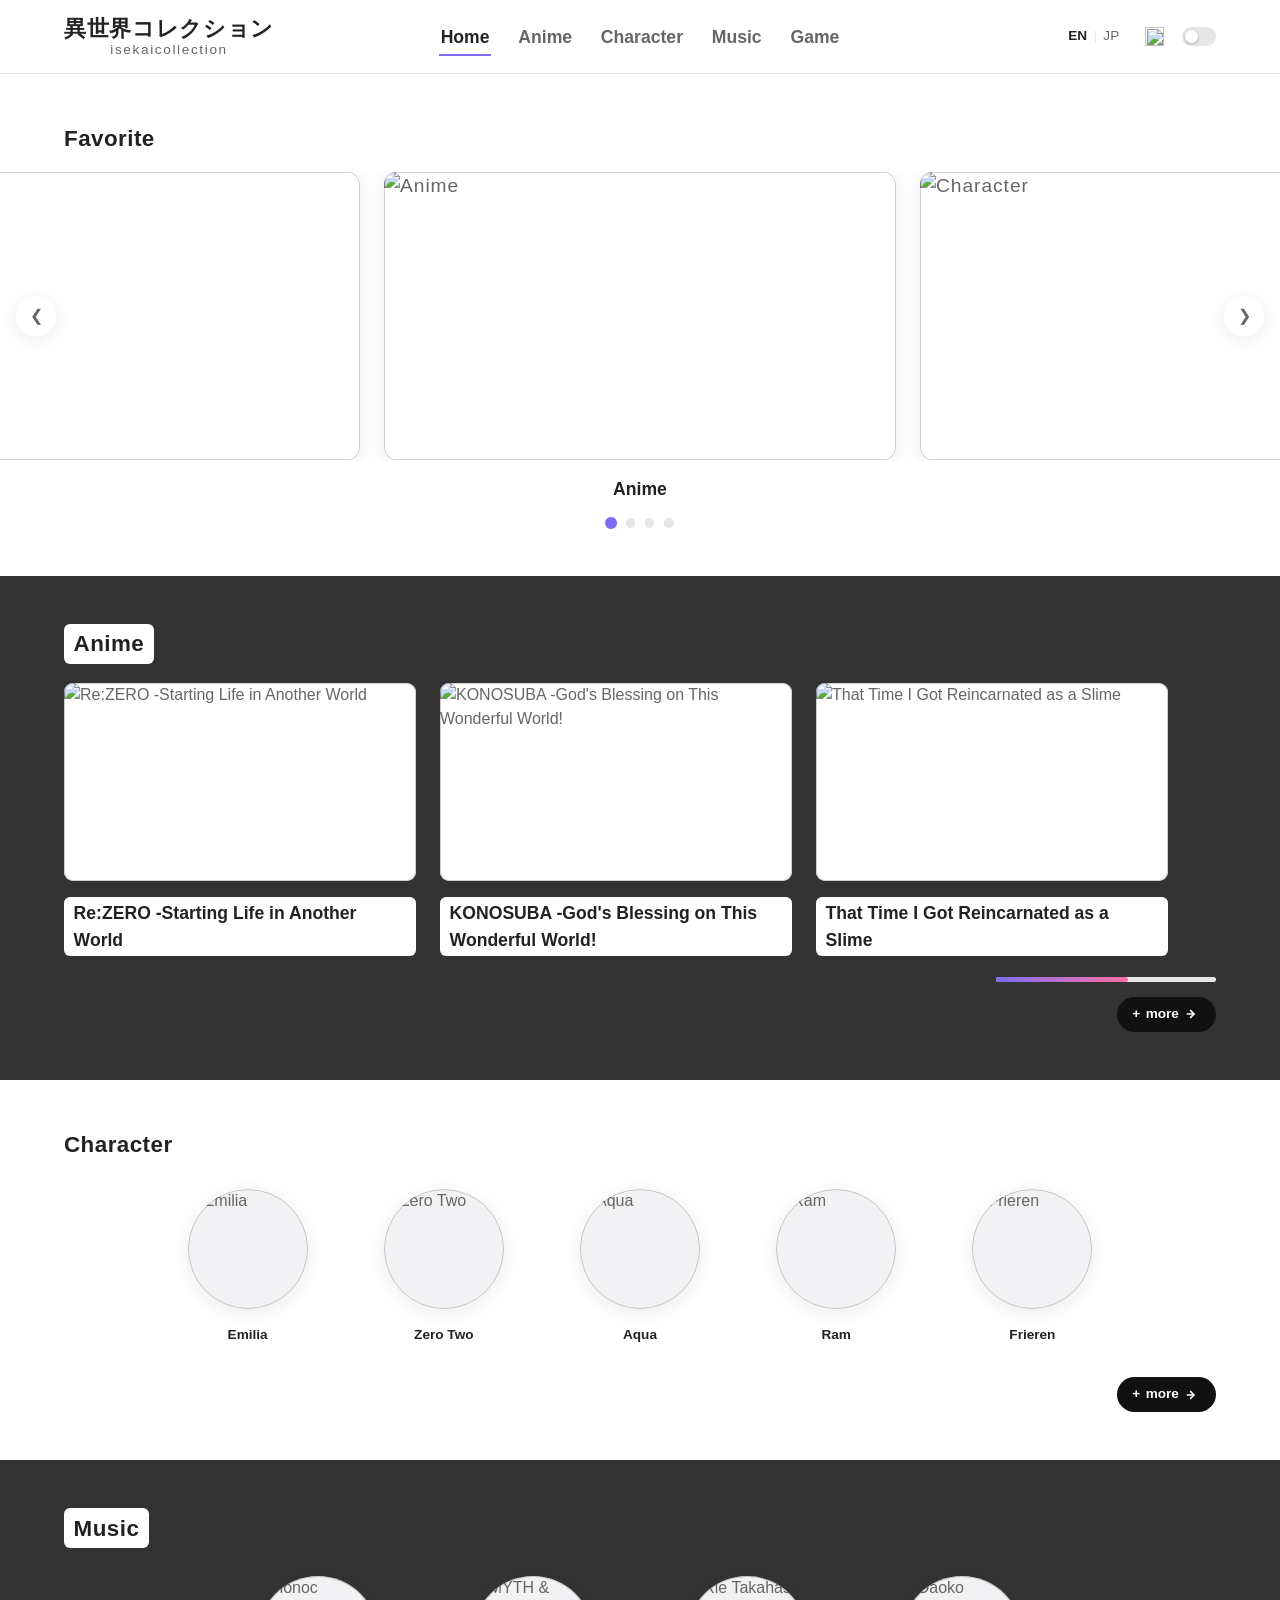
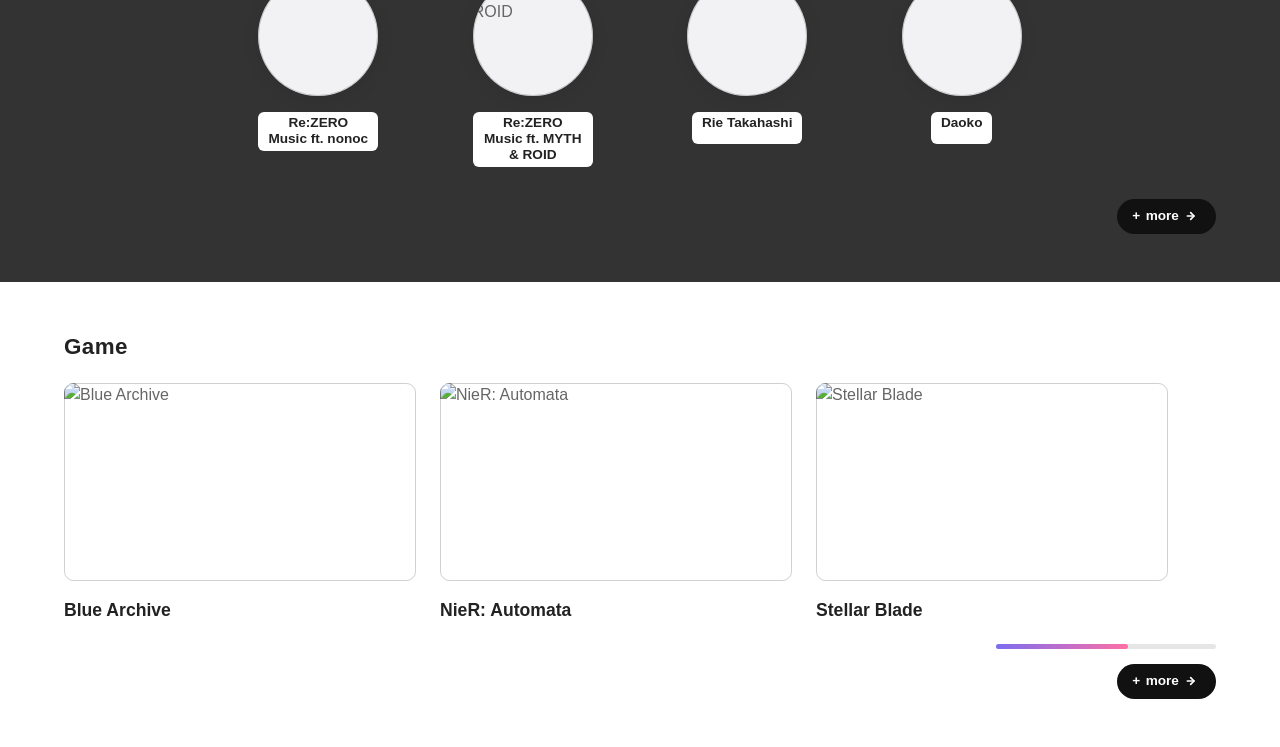
==== commit 2afbdf06: "Checkpoint: baseline before section color/spacing experiments Captures index.html, css/style.css, an" ====
--- a/index.html
+++ b/index.html
@@ -4,7 +4,7 @@
 <meta charset="UTF-8">
 <meta name="viewport" content="width=device-width, initial-scale=1.0">
 <title>異世界コレクション</title>
-<link rel="stylesheet" href="css/style.css?v=26">
+<link rel="stylesheet" href="css/style.css">
 </head>
 <body>
 
@@ -114,7 +114,7 @@
 
   <!-- Favorites Carousel -->
   <section class="favorites" aria-label="Featured Favorites">
-    <h2 class="section-label">Favourite</h2>
+    <h2 class="section-label">Favorite</h2>
 
     <div class="carousel">
       <div class="carousel-frame">
@@ -152,60 +152,39 @@
     </div>
   </section>
 
-  <!-- Video Banner -->
-  <!-- Scroll-pinned: this section is taller than the video panel itself, so
-       the panel (position: sticky) stays glued to the top of the screen
-       while you scroll through the extra height, then releases into Anime
-       once the section ends. -->
-  <section class="video-banner" aria-label="Featured Video">
-    <div class="video-banner__sticky">
-      <video class="video-banner__media" autoplay muted loop playsinline poster="assets/videos/home/featured-poster.jpg">
-        <source src="assets/videos/home/featured.mp4" type="video/mp4">
-      </video>
-    </div>
-  </section>
-
-  <!-- Anime / Character / Music / Game are wrapped together so their
-       combined height (not just Anime's alone) is what the video banner's
-       bottom overlap can safely draw on — see .preview-sections-wrap in
-       style.css. -->
-  <div class="preview-sections-wrap">
-
   <!-- Anime Preview -->
   <section class="preview-section anime-section" aria-label="Anime Preview">
     <div class="section-header">
       <h2>Anime</h2>
     </div>
-   <div class="section-flush side-right">
-    <div class="section-panel">
 
     <div class="preview-window">
       <div class="preview-track" id="animeTrack">
-        <a class="preview-item" href="anime.html?id=rezero">
+        <div class="preview-item">
           <div class="preview-card"><div class="card-placeholder"><img
             src="assets/images/home/anime/リゼロ.jpg" alt="Re:ZERO -Starting Life in Another World"></div></div>
           <p class="preview-title">Re:ZERO -Starting Life in Another World</p>
-        </a>
-        <a class="preview-item" href="anime.html?id=konosuba">
+        </div>
+        <div class="preview-item">
           <div class="preview-card"><div class="card-placeholder"><img
             src="assets/images/home/anime/このすば.jpg" alt="KONOSUBA -God's Blessing on This Wonderful World!"></div></div>
           <p class="preview-title">KONOSUBA -God's Blessing on This Wonderful World!</p>
-        </a>
-        <a class="preview-item" href="anime.html?id=tensura">
+        </div>
+        <div class="preview-item">
           <div class="preview-card"><div class="card-placeholder"><img
             src="assets/images/home/anime/転生スライム.jpg" alt="That Time I Got Reincarnated as a Slime"></div></div>
           <p class="preview-title">That Time I Got Reincarnated as a Slime</p>
-        </a>
-        <a class="preview-item" href="anime.html?id=danmachi">
+        </div>
+        <div class="preview-item">
           <div class="preview-card"><div class="card-placeholder"><img
             src="assets/images/home/anime/ダンまち.jpg" alt="Is It Wrong to Try to Pick Up Girls in a Dungeon?"></div></div>
           <p class="preview-title">Is It Wrong to Try to Pick Up Girls in a Dungeon?</p>
-        </a>
-        <a class="preview-item" href="anime.html?id=frieren">
+        </div>
+        <div class="preview-item">
           <div class="preview-card"><div class="card-placeholder"><img
             src="assets/images/home/anime/葬送のフリーレン.jpg" alt="Frieren: Beyond Journey's End"></div></div>
           <p class="preview-title">Frieren: Beyond Journey's End</p>
-        </a>
+        </div>
       </div>
     </div>
 
@@ -223,8 +202,6 @@
         </svg>
       </a>
     </div>
-    </div>
-   </div>
   </section>
 
   <!-- Character Preview -->
@@ -232,36 +209,34 @@
     <div class="section-header">
       <h2>Character</h2>
     </div>
-   <div class="section-flush side-left">
-    <div class="section-panel">
 
     <div class="character-window">
       <div class="character-track" id="charTrack">
-        <a class="char-item" href="character.html?id=emilia">
+        <div class="char-item">
           <div class="char-frame"><div class="char-placeholder"><img
             src="assets/images/home/char/エミリア.jpg" alt="Emilia"></div></div>
           <p class="char-name">Emilia</p>
-        </a>
-        <a class="char-item" href="character.html?id=zero-two">
+        </div>
+        <div class="char-item">
           <div class="char-frame"><div class="char-placeholder"><img
             src="assets/images/home/char/ゼロツー.jpg" alt="Zero Two"></div></div>
           <p class="char-name">Zero Two</p>
-        </a>
-        <a class="char-item" href="character.html?id=rimuru">
-          <div class="char-frame"><div class="char-placeholder"><img
-            src="assets/images/home/char/リムル.jpg" alt="Rimuru"></div></div>
-          <p class="char-name">Rimuru</p>
-        </a>
-        <a class="char-item" href="character.html?id=ram">
+        </div>
+        <div class="char-item">
+          <div class="char-frame"><div class="char-placeholder"><img
+            src="assets/images/home/char/アクア.jpg" alt="Aqua"></div></div>
+          <p class="char-name">Aqua</p>
+        </div>
+        <div class="char-item">
           <div class="char-frame"><div class="char-placeholder"><img
             src="assets/images/home/char/ラム.jpg" alt="Ram"></div></div>
           <p class="char-name">Ram</p>
-        </a>
-        <a class="char-item" href="character.html?id=frieren">
+        </div>
+        <div class="char-item">
           <div class="char-frame"><div class="char-placeholder"><img
             src="assets/images/home/char/フリーレン.jpg" alt="Frieren"></div></div>
           <p class="char-name">Frieren</p>
-        </a>
+        </div>
       </div>
     </div>
 
@@ -275,8 +250,6 @@
         </svg>
       </a>
     </div>
-    </div>
-   </div>
   </section>
 
   <!-- Music Preview -->
@@ -284,8 +257,6 @@
     <div class="section-header">
       <h2>Music</h2>
     </div>
-   <div class="section-flush side-right">
-    <div class="section-panel">
 
     <div class="music-window">
       <div class="music-track" id="musicTrack">
@@ -334,8 +305,6 @@
         </svg>
       </a>
     </div>
-    </div>
-   </div>
   </section>
 
   <!-- Game Preview -->
@@ -343,8 +312,6 @@
     <div class="section-header">
       <h2>Game</h2>
     </div>
-   <div class="section-flush side-left">
-    <div class="section-panel">
 
     <div class="preview-window">
       <div class="preview-track" id="gameTrack">
@@ -390,11 +357,7 @@
         </svg>
       </a>
     </div>
-    </div>
-   </div>
-  </section>
-
-  </div>
+  </section>
 
 </main>
 
@@ -404,6 +367,6 @@
   </span>
 </button>
 
-<script src="js/main.js?v=9"></script>
+<script src="js/main.js"></script>
 </body>
 </html>
--- a/css/style.css
+++ b/css/style.css
@@ -9,44 +9,6 @@
   --border: #e6e6e6;
   --placeholder-bg: #f2f2f5;
   --frame-shadow: 0 4px 18px rgba(0, 0, 0, 0.08);
-
-  /* Isekai sparkle dot pattern — shared by character.html's .character-page
-     and the home page's Favourite/Anime/Character/Music/Game backgrounds
-     (see .sparkle-bg below) so all of them scatter the exact same dots
-     instead of drifting out of sync if edited separately. Purple = site
-     accent, pink = Zero Two/Ram's hair, light blue = Rimuru's hair, silver =
-     Frieren/Emilia's hair — one dot color per character palette rather than
-     just the two brand colors. */
-  --sparkle-dots: radial-gradient(circle at 8% 20%, rgba(124, 109, 240, 0.35) 0, transparent 2%),
-    radial-gradient(circle at 22% 65%, rgba(255, 111, 165, 0.3) 0, transparent 2%),
-    radial-gradient(circle at 40% 15%, rgba(124, 109, 240, 0.3) 0, transparent 1.5%),
-    radial-gradient(circle at 65% 30%, rgba(255, 111, 165, 0.28) 0, transparent 1.5%),
-    radial-gradient(circle at 80% 75%, rgba(124, 109, 240, 0.32) 0, transparent 2%),
-    radial-gradient(circle at 92% 40%, rgba(255, 111, 165, 0.3) 0, transparent 1.5%),
-    radial-gradient(circle at 55% 85%, rgba(124, 109, 240, 0.3) 0, transparent 1.5%),
-    radial-gradient(circle at 30% 90%, rgba(255, 111, 165, 0.25) 0, transparent 1.5%),
-    radial-gradient(circle at 15% 45%, rgba(110, 200, 235, 0.32) 0, transparent 2%),
-    radial-gradient(circle at 50% 55%, rgba(110, 200, 235, 0.28) 0, transparent 1.5%),
-    radial-gradient(circle at 85% 10%, rgba(110, 200, 235, 0.3) 0, transparent 1.5%),
-    radial-gradient(circle at 5% 60%, rgba(205, 205, 218, 0.4) 0, transparent 2%),
-    radial-gradient(circle at 45% 80%, rgba(205, 205, 218, 0.4) 0, transparent 1.5%),
-    radial-gradient(circle at 75% 50%, rgba(205, 205, 218, 0.4) 0, transparent 2%);
-}
-
-/* Shared by .character-page and the home page's Favourite/Anime/Character/
-   Music/Game section backgrounds. A fixed-height tile repeated vertically
-   (rather than one pattern stretched to 100% of the element) keeps the
-   sparkle density constant no matter how tall the element gets — a plain
-   "100% 100%" stretch thins the dots out to almost nothing on a very tall
-   section. */
-.sparkle-bg,
-.character-page,
-.favorites,
-.preview-section {
-  background-color: #f9f8ff;
-  background-image: var(--sparkle-dots);
-  background-size: 100% 900px;
-  background-repeat: repeat-y;
 }
 
 /* ===== Reset ===== */
@@ -99,9 +61,6 @@
 
 /* ===== Top Bar ===== */
 .topbar {
-  position: relative;
-  z-index: 10;
-  background: var(--bg);
   display: grid;
   grid-template-columns: 1fr auto 1fr;
   align-items: center;
@@ -267,18 +226,6 @@
   z-index: 500;
   background: rgba(8, 9, 13, 0.5);
   animation: np-in 0.2s ease;
-  /* Centers the art + controls as a group instead of anchoring them to a
-     fixed "40% + fixed offsets" position — that old anchor didn't account
-     for the viewport's actual height, so on a short enough window the
-     controls got pushed past the bottom edge and clipped off-screen.
-     overflow-y here is a safety net: if content is ever taller than a
-     very short viewport, it scrolls instead of clipping. */
-  display: flex;
-  flex-direction: column;
-  align-items: center;
-  justify-content: center;
-  padding: 2rem 1rem;
-  overflow-y: auto;
 }
 
 .now-playing-view[hidden] {
@@ -302,22 +249,16 @@
   right: 1.5rem;
   width: 2.25rem;
   height: 2.25rem;
-  border-radius: 50%;
   display: flex;
   align-items: center;
   justify-content: center;
   color: rgba(255, 255, 255, 0.8);
-  transition: color 0.2s ease, background 0.2s ease, transform 0.15s ease;
+  transition: color 0.2s ease, transform 0.15s ease;
   z-index: 2;
 }
 
-.np-close svg {
-  stroke-width: 4;
-}
-
 .np-close:hover {
-  color: var(--accent);
-  background: #ffffff;
+  color: #ffffff;
   transform: scale(1.1);
 }
 
@@ -326,12 +267,17 @@
   outline-offset: 3px;
 }
 
+/* Art is pinned 10% above the screen's true vertical center; everything
+   below it is positioned relative to that same anchor, not the full block,
+   so the group stays put regardless of how tall the content below grows. */
 .player-art-wrap {
-  position: relative;
+  position: absolute;
   z-index: 2;
+  left: 50%;
+  top: 40%;
+  transform: translate(-50%, -50%);
   width: 9rem;
   aspect-ratio: 1 / 1;
-  flex-shrink: 0;
 }
 
 .player-art {
@@ -352,11 +298,12 @@
 }
 
 .np-below {
-  position: relative;
+  position: absolute;
   z-index: 2;
+  left: 50%;
+  top: calc(40% + 4.5rem + 1.4rem);
+  transform: translateX(-50%);
   width: min(19rem, 88vw);
-  margin-top: 1.4rem;
-  flex-shrink: 0;
   display: flex;
   flex-direction: column;
   align-items: center;
@@ -531,7 +478,7 @@
   right: 0;
   bottom: 0;
   width: 100%;
-  height: 60vh;
+  height: 40vh;
   z-index: 1;
 }
 
@@ -555,54 +502,20 @@
 
 /* ===== Favorites Carousel ===== */
 .favorites {
-  position: relative;
-  z-index: 2;
-  border-radius: 0 0 20px 20px;
-  /* Small overshoot so this section's own box always fully covers the
-     video sitting behind it on the right edge — same fix as
-     .anime-section, applied here for the same reason (this outer box is
-     separate from .carousel-frame's own overshoot). */
-  width: calc(100% + 2px);
-  margin-left: -1px;
   display: flex;
   flex-direction: column;
   align-items: center;
   padding: clamp(1.5rem, 4vw, 3rem) 0;
-  /* ~584px total. .video-banner's top overlap (--vb-top-overlap) is capped
-     to stay under this, so the video still can't poke out above Favourite —
-     it's just a shorter reveal now, since this panel is shorter. */
-  padding-bottom: 114px;
-  gap: 0.9rem;
+  gap: 1rem;
   overflow-x: hidden;
 }
 
 .section-label {
-  align-self: center;
+  align-self: flex-start;
+  margin-left: 5vw;
   font-size: 1.4rem;
   font-weight: 600;
   letter-spacing: 0.02em;
-  display: inline-block;
-  white-space: nowrap;
-  padding-bottom: 4px;
-  border-bottom: 3px solid transparent;
-  transition: border-bottom-color 0.4s ease;
-  transition-delay: 0.3s;
-}
-
-.section-label.revealed {
-  border-bottom-color: var(--accent);
-}
-
-.section-label .letter {
-  display: inline-block;
-  opacity: 0;
-  transform: translateY(6px);
-  transition: opacity 0.35s ease, transform 0.35s ease;
-}
-
-.section-label.revealed .letter {
-  opacity: 1;
-  transform: translateY(0);
 }
 
 .carousel {
@@ -612,9 +525,8 @@
 /* Full-bleed breakout: reaches the true edges of the screen regardless of any parent padding */
 .carousel-frame {
   position: relative;
-  /* Same small overshoot as .section-flush / .video-banner__sticky. */
-  width: calc(100vw + 2px);
-  margin-left: calc(-50vw + 50% - 1px);
+  width: 100vw;
+  margin-left: calc(-50vw + 50%);
   overflow: hidden;
 }
 
@@ -721,181 +633,15 @@
   transform: scale(1.2);
 }
 
-/* ===== Video Banner ===== */
-/* Scroll-pinned cinematic panel between Favourite and Anime. The outer
-   section is much taller than one screen, so the inner panel (position:
-   sticky) stays glued to the top of the viewport for the extra scroll
-   distance, then releases into the section below once .video-banner ends.
-   --vb-panel is the pinned height; the outer section is a multiple of it —
-   raise the multiplier for a longer hold, lower it for a shorter one.
-
-   Both edges overlap (negative margin-top and margin-bottom), so
-   Favourite's panel slides away to reveal the already-pinned video on
-   entry, and Anime's panel slides over to cover it again on exit — a
-   smooth hold-and-reveal both directions instead of an instant cut.
-
-   --vb-top-overlap, --vb-bottom-overlap, and --vb-hold are fractions of
-   --vb-panel (like WIT's own overlaps are fractions of their screen
-   height), so the reveal/hold/cover durations scale with the visitor's
-   actual screen instead of staying flat pixels — same proportions for
-   everyone, universal across devices. 0.2326 = 200÷860, so this keeps the
-   exact same 200px look on an 860px-tall screen while scaling correctly
-   everywhere else. Total height = the video panel itself + top overlap +
-   hold + bottom overlap. */
-.video-banner {
-  --vb-panel: min(100vh, 860px);
-  --vb-top-overlap: calc(var(--vb-panel) * 0.6);
-  --vb-bottom-overlap: calc(var(--vb-panel) * 1.2);
-  --vb-hold: calc(var(--vb-panel) * 0.2326);
-  position: relative;
-  z-index: 1;
-  height: calc(var(--vb-panel) + var(--vb-top-overlap) + var(--vb-hold) + var(--vb-bottom-overlap));
-  margin-top: calc(var(--vb-top-overlap) * -1);
-  margin-bottom: calc(var(--vb-bottom-overlap) * -1);
-}
-
-.video-banner__sticky {
-  position: sticky;
-  top: 0;
-  /* Same small overshoot as .section-flush — guards the right edge
-     against Windows' classic-scrollbar 100vw mismatch. No transform here
-     (a prior attempt added translateZ to force GPU compositing, but that
-     turned out to make screen-recording capture artifacts more likely, so
-     it's just the plain overshoot now). */
-  width: calc(100vw + 2px);
-  margin-left: calc(-50vw + 50% - 1px);
-  height: var(--vb-panel);
-  overflow: hidden;
-  background: var(--gradient);
-}
-
-.video-banner__media {
-  width: 100%;
-  height: 100%;
-  object-fit: cover;
-  display: block;
-}
-
-/* ===== Preview Sections (Anime / Character / Music / Game) ===== */
-/* One shared measurement drives both the horizontal purple gutter beside
-   each flush panel and the vertical purple gap between stacked panels, so
-   the two read as the same size. */
-:root {
-  --panel-gutter: 5vw;
-}
-
-/* Wraps Anime/Character/Music/Game together so the video banner's bottom
-   overlap can safely draw on their *combined* height instead of just
-   Anime's alone — Anime by itself (~523px) barely clears a large overlap,
-   but the four sections together are 2000px+, giving real headroom without
-   padding any of them out with blank space. Needs its own stacking
-   position (not just static) so z-index above .video-banner actually
-   takes effect, and the small overshoot guards the right edge the same
-   way .carousel-frame/.video-banner__sticky/.section-flush do. */
-.preview-sections-wrap {
-  position: relative;
-  z-index: 2;
-  width: calc(100% + 2px);
-  margin-left: -1px;
-}
-
-.anime-section {
-  border-radius: 20px 20px 0 0;
-}
-
+/* ===== Preview Sections (Anime / Character) ===== */
 .preview-section {
-  padding: calc(var(--panel-gutter) / 2) 0;
-}
-
-/* Game is the last section, so its background is trimmed flush to its
-   panel's bottom instead of leaving a trailing gutter after it — nothing
-   extends past the last panel at the very bottom of the page. Anime no
-   longer needs the equivalent top trim now that its title sits above the
-   panel (see the moved .section-header markup) and needs its own normal
-   breathing room below the white hero section. */
-.game-section {
-  padding-bottom: 0;
-}
-
-/* Full-bleed row that aligns its white panel to one screen edge, so the
-   panel touches the edge exactly while the opposite side shows purple. */
-.section-flush {
-  /* +2px / -1px beyond a plain 100vw breakout: on Windows, a classic
-     (non-overlay) scrollbar makes 100vw slightly wider than the page's
-     actual visible area, which can leave a hairline gap at the right edge
-     where whatever's behind (the video banner) peeks through. This small
-     overshoot guarantees the panel always fully covers it. */
-  width: calc(100vw + 2px);
-  margin-left: calc(-50vw + 50% - 1px);
-  display: flex;
-}
-
-.section-flush.side-right {
-  justify-content: flex-end;
-}
-
-.section-flush.side-left {
-  justify-content: flex-start;
-}
-
-.section-panel {
-  width: calc(100% - var(--panel-gutter));
-  background: var(--bg);
   padding: clamp(1.5rem, 4vw, 3rem) 5vw;
-}
-
-.side-right .section-panel {
-  border-radius: 20px 0 0 20px;
-}
-
-.side-left .section-panel {
-  border-radius: 0 20px 20px 0;
-}
-
-/* Game's panel is flush against the very bottom of the page (nothing sits
-   below it), so its bottom-right stays sharp instead of rounded. Anime no
-   longer needs the equivalent top-left trim now that its title sits above
-   the panel with normal breathing room, rather than the panel itself
-   touching the top of the page. */
-.game-section .section-panel {
-  border-radius: 0 20px 0 0;
 }
 
 .section-header {
   margin-bottom: 1.2rem;
-  text-align: center;
-}
-
-.section-header h2 {
-  display: inline-block;
-  white-space: nowrap;
-  padding-bottom: 4px;
-  border-bottom: 3px solid transparent;
-  transition: border-bottom-color 0.4s ease;
-  transition-delay: 0.3s;
-}
-
-.section-header.revealed h2 {
-  border-bottom-color: var(--accent);
-}
-
-.section-header h2 .letter {
-  display: inline-block;
-  opacity: 0;
-  transform: translateY(6px);
-  transition: opacity 0.35s ease, transform 0.35s ease;
-}
-
-.section-header.revealed h2 .letter {
-  opacity: 1;
-  transform: translateY(0);
-}
-
-/* Unlike Character/Music's circle group (which shrinks to fit and
-   visibly centers on its own panel's off-center width), this track fills
-   the entire panel width edge to edge — for Anime specifically, its
-   negative-margin bleed on both sides happens to land the grid close to
-   the true page center already, with no correction needed. */
+}
+
 .preview-window {
   overflow: hidden;
   width: 100%;
@@ -903,48 +649,15 @@
   margin: -1rem -1.5rem -0.25rem;
 }
 
-/* Game is the mirror image of Anime (flush left instead of right), but the
-   correction isn't symmetric: the bleed margin shifts the track the same
-   direction regardless of which side the panel is flush to, so for Anime
-   it happens to cancel most of the panel's own off-center offset, while
-   for Game it compounds it instead — measured ~66px off true center
-   without this. */
-.game-section .preview-window {
-  padding-left: calc(4.5rem + var(--panel-gutter));
-}
-
 .preview-track {
   display: flex;
   gap: clamp(0.75rem, 2vw, 1.5rem);
   transition: transform 0.4s ease;
-  cursor: grab;
-  touch-action: pan-y;
-  user-select: none;
-}
-
-/* Blocks the browser's native "ghost image" drag so it doesn't fight the
-   custom pointer-drag in js/main.js (initScrubber) — done here rather than
-   with preventDefault() in the pointerdown handler, since that also
-   suppresses the click a card's own link needs (Anime's cards link to
-   anime.html). */
-.preview-track img {
-  -webkit-user-drag: none;
-  user-drag: none;
-}
-
-/* While dragging, block the card hover tilt (its own 0.3s transition)
-   from firing as the pointer crosses cards — it was fighting the drag
-   for the same frames and reading as jittery. */
-.preview-track.track-dragging .preview-card {
-  pointer-events: none;
 }
 
 .preview-item {
   flex: 0 0 calc((100% - 2 * clamp(0.75rem, 2vw, 1.5rem)) / 3);
   min-width: 0;
-  display: block;
-  color: inherit;
-  text-decoration: none;
 }
 
 .preview-card {
@@ -960,7 +673,7 @@
 }
 
 .preview-title {
-  margin-top: 0.5rem;
+  margin-top: 1rem;
   font-size: 1.1rem;
   font-weight: 600;
   color: var(--text);
@@ -980,25 +693,12 @@
   color: var(--text-soft);
 }
 
-/* Row layout (not stacked) so the "+more" pill lands at the same height
-   whether or not a scrub bar sits beside it — Character/Music (no scrub
-   bar) would otherwise sit noticeably higher than Anime/Game. */
 .preview-footer {
   display: flex;
-  align-items: center;
-  justify-content: flex-end;
+  flex-direction: column;
+  align-items: flex-end;
   gap: 0.9rem;
   margin-top: 1.3rem;
-}
-
-/* Anime and Music sit flush against the true right edge of the screen,
-   while Character and Game's panels stop one gutter short of it (their own
-   purple gutter is on the right instead). Right-aligning within each panel
-   then lands the pill a full gutter-width further right for Anime/Music —
-   inset it here so all four "+more" pills land in the same spot. */
-.anime-section .preview-footer,
-.music-section .preview-footer {
-  padding-right: var(--panel-gutter);
 }
 
 /* Custom gradient scrub bar (replaces native range input) */
@@ -1069,26 +769,12 @@
   position: relative;
 }
 
-/* Same page-center correction as Anime/Game's .preview-window: Character's
-   panel is flush left, so its circle group needs the extra inset on the
-   left (the side bordering the true screen edge) to land on the page's
-   real center instead of the panel's own, off-center one. */
-.character-section .character-window {
-  padding-left: var(--panel-gutter);
-}
-
-/* Trimmed from the original "+ 1cm" — with 5 frames (one more than Music's
-   4) plus the page-centering inset above, the old gap tipped into wrapping
-   a lone 5th circle onto its own row on common laptop widths (~1024px).
-   This keeps a visible gap at every width while leaving enough margin for
-   all 5 to stay on one line down to ~820px, where the layout's mobile
-   breakpoints take over anyway. */
 .character-track {
   display: flex;
   flex-wrap: wrap;
   align-items: center;
   justify-content: center;
-  gap: calc(clamp(1rem, 3vw, 2.5rem) + 0.2cm);
+  gap: calc(clamp(1rem, 3vw, 2.5rem) + 1cm);
   padding: 0.5rem 0;
 }
 
@@ -1116,7 +802,7 @@
 }
 
 .char-name {
-  margin-top: 0.5rem;
+  margin-top: 1rem;
   font-size: 0.85rem;
   font-weight: 600;
   color: var(--text);
@@ -1140,13 +826,6 @@
 /* ===== Music Section (sizing copied from Character section) ===== */
 .music-window {
   position: relative;
-}
-
-/* Same page-center correction as Anime's .preview-window: Music's panel is
-   flush right, so the extra inset goes on the right (the side bordering
-   the true screen edge). */
-.music-section .music-window {
-  padding-right: var(--panel-gutter);
 }
 
 .music-track {
@@ -1201,7 +880,7 @@
 .music-name {
   position: relative;
   z-index: 2;
-  margin-top: 0.5rem;
+  margin-top: 1rem;
   min-height: 2.4em;
   font-size: 0.85rem;
   font-weight: 600;
@@ -1230,746 +909,21 @@
   margin-top: 1.5rem;
 }
 
-/* ===== Character Detail Page (character.html) ===== */
-/* The sparkle dot background comes from .sparkle-bg (see :root/.sparkle-bg
-   near the top of this file) — this section is just the page-specific
-   hero/select/detail layout on top of it. */
-.character-hero {
-  text-align: center;
-  padding: clamp(1rem, 3vw, 1.75rem) 5vw 0.5rem;
-}
-
-/* inline-flex (not inline-block) so this wrapper sizes exactly to
-   .title-content with no extra height — an inline-block wrapping another
-   inline-block picks up invisible baseline-alignment spacing, which made
-   this box (and so .title-cover, which spans its full height) render a
-   couple pixels taller than the actual text/gradient box inside it. */
-.character-hero-title {
-  position: relative;
-  display: inline-flex;
-  overflow: hidden;
-}
-
-/* The real gradient tag + text. Starts fully transparent (opacity 0) and
-   .title-cover below starts at width 0 — both driven by JS now
-   (js/character-page.js, look for BUILD_SECONDS/HOLD_SECONDS/WIPE_SECONDS)
-   instead of hand-written keyframe percentages, so the timing is just 3
-   numbers in seconds to edit, not a percentage-of-total-duration
-   calculation. Using opacity here (rather than a same-colored mask
-   rectangle) means whatever actually sits behind the title — including
-   the sparkle background — simply shows through at rest, with nothing to
-   color-match. */
-.character-hero-title .title-content {
-  position: relative;
-  z-index: 1;
+/* ===== Section panel color (#333333) ===== */
+.anime-section,
+.music-section {
+  background: rgba(51, 51, 51, 1);
+}
+
+.anime-section .section-header h2,
+.anime-section .preview-title,
+.music-section .section-header h2,
+.music-section .music-name {
   display: inline-block;
-  font-size: 1.4rem;
-  font-weight: 600;
-  letter-spacing: 0.02em;
-  color: var(--text);
-  padding: 0.4em 1.4em 0.4em 1em;
-  background: linear-gradient(90deg, rgba(207, 194, 255, 1) 0%, rgba(207, 194, 255, 1) 60%, rgba(207, 194, 255, 0) 100%);
-  opacity: 0;
-}
-
-/* The solid purple "forming" block — see js/character-page.js for the
-   build/hold/wipe animation itself. */
-.character-hero-title .title-cover {
-  position: absolute;
-  top: 0;
-  left: 0;
-  bottom: 0;
-  width: 0%;
-  background: rgba(207, 194, 255, 1);
-  z-index: 2;
-}
-
-/* Extra top padding here (vs. the hero's own trimmed bottom padding) is
-   the room freed up for the panel — moving space from above the title to
-   below it, rather than adding height overall. */
-.char-select {
-  display: flex;
-  justify-content: center;
-  padding: 1.75rem 5vw clamp(1.5rem, 4vw, 2.5rem);
-}
-
-/* gap: 30px (was a clamp() capped at 20px) — the track itself isn't
-   width-constrained (no max-width here), so it just grows to fit the
-   wider spacing automatically; flex-wrap: wrap above still protects
-   narrow screens from overflowing instead of needing a fixed width. */
-.char-select-track {
-  background: var(--bg);
-  border-radius: 40px;
-  box-shadow: var(--frame-shadow);
-  padding: 0.9rem clamp(1.25rem, 3vw, 2.5rem);
-  display: flex;
-  flex-wrap: wrap;
-  align-items: center;
-  justify-content: center;
-  gap: 30px;
-}
-
-.char-select-item .char-frame {
-  outline: 1.5px solid rgba(0, 0, 0, 0.18);
-}
-
-.char-select-item.active .char-frame {
-  outline: 3px solid var(--accent);
-  outline-offset: -3px;
-  transform: scale(1.06);
-}
-
-.char-select-item.active .char-name {
-  color: var(--accent);
-}
-
-/* Soft glow behind the character art — shares the media's grid cell (same
-   technique as the media/info overlap) but sits at the lowest z-index so
-   both the art and the text render above it. */
-.character-glow {
-  grid-column: 1 / -1;
-  grid-row: 1;
-  z-index: 0;
-  width: min(420px, 90%);
-  aspect-ratio: 1 / 1;
-  border-radius: 50%;
-  background: radial-gradient(circle, rgba(124, 109, 240, 0.22), transparent 70%);
-  align-self: center;
-  justify-self: start;
-  margin-left: -5%;
-}
-
-/* Grid instead of flex so the info column's left edge is pinned to a fixed
-   40% of the page width no matter how wide any given character's art is —
-   with flex, the info column's position shifted with each image's width,
-   which looked inconsistent switching between characters. .character-detail-media
-   spans both columns (so it can render at its own natural size, unclipped)
-   while .character-detail-info is placed to start exactly at the col2 line;
-   the two stack in the same grid row/z-index order, so art wider than 40%
-   sits behind the text rather than pushing it over. */
-.character-detail {
-  display: grid;
-  grid-template-columns: 40% 1fr;
-  align-items: start;
-  max-width: 1100px;
-  margin: 0 auto;
-  padding: clamp(1.5rem, 4vw, 3rem) 5vw clamp(2.5rem, 6vw, 4rem);
-}
-
-.character-detail-media {
-  position: relative;
-  grid-column: 1 / -1;
-  grid-row: 1;
-  justify-self: start;
-  z-index: 1;
-  width: clamp(220px, 32vw, 380px);
-  aspect-ratio: 3 / 4;
-  border-radius: 1.25rem;
-  overflow: hidden;
-  outline: 1.5px solid rgba(0, 0, 0, 0.18);
-  outline-offset: -1.5px;
-  box-shadow: var(--frame-shadow);
-  background: var(--placeholder-bg);
-}
-
-.character-detail-media img {
-  width: 100%;
-  height: 100%;
-  object-fit: cover;
-}
-
-/* Cutout variant: a transparent full-body PNG floating directly on the
-   page (no card frame), for characters with dedicated cutout art — the
-   frieren-anime.jp look. aspect-ratio is set inline per character to match
-   its source image exactly, so percentage-positioned effects below line up
-   with the pixels they were measured against.
-
-   Fixed HEIGHT with width left to auto (derived from aspect-ratio) rather
-   than the usual fixed-width/derived-height — cutout art varies wildly in
-   its own aspect ratio (a tight full-body crop vs. a narrow sliver), and
-   deriving height from a fixed width blows narrow crops up to an enormous
-   height. Fixing height instead keeps every character the same size on the
-   page regardless of how its source file happens to be cropped. */
-.character-detail-media.cutout {
-  width: auto;
-  height: clamp(320px, 46vw, 520px);
-  border-radius: 0;
-  outline: none;
-  box-shadow: none;
-  background: none;
-  overflow: visible;
-}
-
-.character-detail-media.cutout .character-cutout-img {
-  width: 100%;
-  height: 100%;
-  object-fit: contain;
-  filter: drop-shadow(0 18px 30px rgba(0, 0, 0, 0.18));
-}
-
-/* Opt-in per character (the `float: true` flag in characters.js adds this
-   class) — most cutout art just sits still; only characters that ask for
-   it get the idle bob. */
-.character-detail-media.cutout.floating .character-cutout-img {
-  animation: character-cutout-float 3.2s ease-in-out infinite;
-}
-
-/* Width comes from an inline style (per-character, set in JS) which always
-   wins regardless of selector specificity — but height needs the extra
-   class here (.character-detail-media .character-effect-img) to out-rank
-   the plain ".character-detail-media img { height: 100% }" rule above;
-   without it that rule wins and stretches the effect image to fill the
-   whole box instead of floating at its own natural height. */
-.character-detail-media .character-effect-img {
-  position: absolute;
-  height: auto;
-  transform: translate(-50%, -50%);
-  pointer-events: none;
-  z-index: 2;
-  filter: drop-shadow(0 6px 16px rgba(80, 140, 255, 0.45));
-  animation: character-effect-float 3.2s ease-in-out infinite;
-}
-
-@keyframes character-effect-float {
-  0%,
-  100% {
-    transform: translate(-50%, -50%) translateY(0);
-  }
-  50% {
-    transform: translate(-50%, -50%) translateY(-10px);
-  }
-}
-
-@keyframes character-cutout-float {
-  0%,
-  100% {
-    transform: translateY(0);
-  }
-  50% {
-    transform: translateY(var(--cutout-float-amplitude, -6px));
-  }
-}
-
-.character-detail-info {
-  grid-column: 2 / 3;
-  grid-row: 1;
-  z-index: 2;
-  padding-top: 0.5rem;
-}
-
-/* Two columns, filled in source order — Name/CV, Age/Birthday, then
-   Height/Weight. */
-/* Content-sized columns (not repeat(2, 1fr), which split the info column
-   50/50 regardless of how short the actual label/value text is) — that
-   left a wide gap of empty leftover space between e.g. "Emilia" and "CV:"
-   on top of the explicit column-gap. Sizing each column to its own
-   content instead puts CV/Height/Weight right up against Name/Age/
-   Birthday, with just the gap between them. */
-.character-stat-grid {
-  display: grid;
-  /* Column 1 (Name/Age/Birthday) is a fixed width instead of max-content,
-     so column 2 (CV/Height/Weight) always starts at the same x position
-     regardless of how long a given character's birthday text is. 13rem
-     comfortably fits the longest line seen so far ("Birthday: September
-     23" at ~11.5rem) with room to spare. Column 2 stays max-content since
-     its own values (e.g. Ram's sentence-length weight) are allowed to run
-     wider without affecting column 1's position. */
-  grid-template-columns: 13rem max-content;
-  column-gap: 2.5rem;
-  row-gap: 0.5rem;
-  margin: 0.9rem 0 1.4rem;
-}
-
-.character-stat-label {
-  font-weight: 700;
-  margin-right: 0.35em;
-}
-
-.character-stat-value {
-  color: var(--text);
-}
-
-/* Narrower than the full info column (was 40em, stretching lines all the
-   way past where the compact stat grid above them ends) — shorter lines
-   read as a tidier block that doesn't run further right than the rest of
-   the panel's content. */
-.character-detail-bio {
-  font-size: 1rem;
-  line-height: 1.7;
-  color: var(--text);
-  max-width: 30em;
-}
-
-@media (max-width: 700px) {
-  .character-detail {
-    grid-template-columns: 1fr;
-    text-align: center;
-  }
-
-  .character-detail-media {
-    grid-column: 1;
-    grid-row: 1;
-    justify-self: center;
-    width: clamp(220px, 60vw, 320px);
-  }
-
-  .character-detail-info {
-    grid-column: 1;
-    grid-row: 2;
-  }
-
-  .character-stat-grid {
-    justify-content: center;
-  }
-}
-
-/* ===== Anime Detail Page (anime.html) ===== */
-/* Same sparkle background + hero title as character.html (.sparkle-bg,
-   .character-hero) — just a different content card below: a cover+title+
-   video hero panel, then a separate Summary panel underneath. This wrapper
-   still caps at 1100px (see .anime-hero-inner/.anime-summary-inner) even
-   though the two panels themselves now break full-bleed — it's what keeps
-   the "Summary" heading between them centered in the same column. */
-.anime-detail {
-  max-width: 1100px;
-  margin: 0 auto;
-  /* Top padding matches .char-select's own (character.html) so the "Anime"
-     title sits the same distance above its panel as "Character" does
-     above its roster — it had none before, which read as too tight/
-     unaligned next to the character page. No bottom padding: the Summary
-     panel is the last thing on the page and should run flush to its true
-     end, not leave a strip of sparkle background showing below it. */
-  padding: 1.75rem 5vw 0;
-}
-
-/* Full-bleed breakout (same technique as .carousel-frame/.section-flush —
-   "reaches the true edges of the screen regardless of any parent
-   padding") so both panels reach edge to edge like the Favourite
-   carousel's own frame, instead of sitting in the narrower centered
-   column .anime-detail itself uses. The actual grid/text stays capped at
-   a sane reading width via .anime-hero-inner/.anime-summary-inner below —
-   otherwise the cover and video would balloon on an ultra-wide screen. */
-.anime-hero-panel {
-  width: calc(100vw + 2px);
-  margin-left: calc(-50vw + 50% - 1px);
-  background: var(--bg);
-  border-radius: 1.5rem;
-  box-shadow: var(--frame-shadow);
-  padding: clamp(1.5rem, 4vw, 3rem) 5vw;
-  margin-bottom: clamp(1.5rem, 3vw, 2.5rem);
-}
-
-/* Flex + justify-content: center (not a grid splitting the full width into
-   a 30/70 column pair) — the video column doesn't stretch to fill
-   whatever's left over (its own width is a real fixed size computed in
-   js/anime-page.js, matching the cover's height at 16:9), so a 1fr grid
-   column just left a strip of dead space to its right. Centering the pair
-   as a unit instead keeps the cover from reading as pinned to the far
-   left with the whole rest of the panel behind it. */
-.anime-hero-inner {
-  max-width: 1100px;
-  margin: 0 auto;
-  display: flex;
-  justify-content: center;
-  align-items: flex-start;
-  gap: clamp(1.5rem, 3vw, 2.5rem);
-}
-
-.anime-cover {
-  flex: 0 0 min(30%, 330px);
-  /* Fallback only — every current anime sets its own posterAspect in
-     js/animes.js (inline style, takes precedence), matching that
-     specific poster's real proportions so it never gets cropped. This is
-     just what a future entry gets if that field is left out. */
-  aspect-ratio: 2 / 3;
-  /* Sharp corners (was 1rem) per request. */
-  border-radius: 0;
-  overflow: hidden;
-  outline: 1.5px solid rgba(0, 0, 0, 0.12);
-  outline-offset: -1.5px;
-  box-shadow: var(--frame-shadow);
-  background: var(--placeholder-bg);
-}
-
-.anime-cover img {
-  width: 100%;
-  height: 100%;
-  object-fit: cover;
-}
-
-.anime-hero-body {
-  display: flex;
-  flex-direction: column;
-  min-width: 0;
-  /* flex-basis: auto (not a fixed number) so the plain `width` below is
-     what actually governs sizing — js/anime-page.js overrides that width
-     with the video slot's own computed width once it knows it, so this
-     column always shrinks to exactly match the video's real size instead
-     of leaving unused space to the video's right when it comes out
-     narrower than this default. 640px is just the pre-JS/no-JS fallback. */
-  flex: 0 1 auto;
-  width: 640px;
-}
-
-.anime-title {
-  font-size: clamp(1.5rem, 3vw, 2rem);
-  font-weight: 700;
-  color: var(--text);
-  margin-bottom: 1.1rem;
-  /* Reserves room for 2 lines (this font stack's normal line-height
-     measures ~1.5x its font-size, so 2 lines is ~3em) even when the
-     title only needs 1, e.g. Frieren's — so js/anime-page.js's
-     fitVideoSlot() always has the same amount of leftover height to
-     work with regardless of how many lines a given title wraps to.
-     That's what lets the video consistently reach the cover's bottom
-     edge instead of stopping short for short titles, without needing to
-     widen the video past its normal size. */
-  min-height: 3em;
-}
-
-/* True 16:9 box (not a flex-filled area of whatever height was left over
-   after the title) so a real preview clip — expected to be a 16:9
-   video — renders at its actual proportions with nothing cropped off,
-   instead of getting stretched/cropped to match a height that changed
-   with how many lines the title happened to wrap to. */
-/* Default/fallback box (100% of the column, 16:9) for the instant before
-   JS runs and for the stacked mobile layout. js/anime-page.js overrides
-   width/height with explicit px on wider screens — a plain CSS
-   max-height alongside width:auto turned out not to reliably grow the
-   box back up to fill the available space (an empty aspect-ratio box
-   with no intrinsic content sized itself far smaller instead), so the
-   actual "fit within the cover's height, else fill the column" math is
-   done in JS instead, in real pixels. */
-.anime-video-slot {
-  width: 100%;
-  aspect-ratio: 16 / 9;
-  border-radius: 1rem;
-  overflow: hidden;
-  background: var(--placeholder-bg);
-}
-
-.anime-preview-video {
-  width: 100%;
-  height: 100%;
-  object-fit: cover;
-  display: block;
-}
-
-/* Shown instead of the <video> until a real clip is added in
-   js/animes.js (or if that clip 404s) — see js/anime-page.js. */
-.anime-video-placeholder {
-  width: 100%;
-  height: 100%;
-  display: flex;
-  flex-direction: column;
-  align-items: center;
-  justify-content: center;
-  gap: 0.5rem;
-  color: var(--text-soft);
-  font-size: 0.9rem;
-  text-align: center;
-  padding: 1rem;
-}
-
-/* Centered and a good deal bigger than the small tracked ".detail-
-   section-label" kicker character.html's "About" uses — a dedicated class
-   rather than reusing that one, so this change doesn't also resize
-   "About" on the character page. */
-/* Bottom-to-top reveal — only this heading, not the summary paragraph
-   below it. Triggered by an IntersectionObserver in js/anime-page.js the
-   first time it actually scrolls into view (not on page load itself,
-   which was firing the animation while it was still off-screen below the
-   fold — by the time you scrolled down to it, it had already finished,
-   which read as "it comes in too quick"/not really visible at all). A
-   longer duration and a slight start delay make the motion itself easier
-   to catch too. */
-.anime-summary-heading {
-  text-align: center;
-  font-size: clamp(1.3rem, 3vw, 1.75rem);
-  font-weight: 700;
-  color: var(--accent);
-  /* Same bottom margin as .anime-hero-panel's own margin-bottom, so the
-     heading sits the same distance above the summary panel below it as
-     the hero panel sits above the heading itself. */
-  margin: 0 0 clamp(1.5rem, 3vw, 2.5rem);
-  opacity: 0;
-  transform: translateY(36px);
-  /* Was 1s, then 1.8s — slower again (2s) per request. */
-  transition: opacity 2s ease 0.1s, transform 2s cubic-bezier(0.16, 1, 0.3, 1) 0.1s;
-}
-
-.anime-summary-heading.revealed {
-  opacity: 1;
-  transform: translateY(0);
-}
-
-/* Bottom corners square (not rounded) — this is the last panel on the
-   page (see .anime-detail's own padding-bottom: 0 below), so it runs
-   flush to the true end of the page instead of leaving a strip of the
-   sparkle background showing beneath it, the same reasoning
-   .game-section's own bottom corners use on the home page. */
-.anime-summary-panel {
-  width: calc(100vw + 2px);
-  margin-left: calc(-50vw + 50% - 1px);
-  background: var(--bg);
-  border-radius: 1.5rem 1.5rem 0 0;
-  box-shadow: var(--frame-shadow);
-  padding: clamp(1.5rem, 4vw, 3rem) 5vw;
-}
-
-.anime-summary-inner {
-  max-width: 1100px;
-  margin: 0 auto;
-}
-
-/* Centered as a block (not just centered text inside a left-hugging
-   column) and black rather than .detail-bio's softer near-black, per
-   request. Starts hidden/offset and animates up into place via
-   .revealed (added by an IntersectionObserver in js/anime-page.js) the
-   first time it scrolls into view. */
-/* margin: 0 auto centers the paragraph as a block in the middle of the
-   panel; text-align stays left (normal reading flow) rather than
-   centering each individual line within that block. */
-.anime-summary {
-  font-size: 1rem;
-  line-height: 1.75;
-  color: #000;
-  max-width: 40em;
-  margin: 0 auto;
-  text-align: left;
-}
-
-@media (max-width: 700px) {
-  .anime-hero-inner {
-    flex-direction: column;
-    align-items: center;
-  }
-
-  .anime-hero-panel {
-    padding: clamp(1.25rem, 6vw, 2rem) 5vw;
-  }
-
-  .anime-cover {
-    flex: 0 0 auto;
-    width: clamp(160px, 50vw, 220px);
-    margin: 0 auto;
-  }
-
-  .anime-hero-body {
-    /* flex-basis: 640px (the base rule) would apply to HEIGHT once the
-       container switches to a column direction here — flex-basis always
-       targets the main axis, not literally "width." Reset to auto so it
-       just sizes to content/100% width instead. */
-    flex: 1 1 auto;
-    width: 100%;
-    text-align: center;
-    padding-top: 1rem;
-  }
-}
-
-/* ===== Anime Browse Drawer (anime.html) ===== */
-/* A bottom sheet that keeps a round handle peeking above the fold at all
-   times — position: fixed, so it stays put through scroll instead of
-   scrolling away with the page — and slides the rest of itself up when
-   opened. Lets you flip between anime from anywhere on the page without a
-   top selector row eating space above the hero panel. */
-.anime-drawer {
-  position: fixed;
-  left: 0;
-  right: 0;
-  bottom: 0;
-  z-index: 110;
-  display: flex;
-  flex-direction: column;
-  align-items: center;
-  /* Closed: only the round handle's own height stays on screen, the panel
-     underneath it pushed just out of view. */
-  transform: translateY(calc(100% - 3.25rem));
-  transition: transform 0.35s cubic-bezier(0.4, 0, 0.2, 1);
-}
-
-.anime-drawer.open {
-  transform: translateY(0);
-}
-
-.anime-drawer-handle {
-  width: 3.25rem;
-  height: 3.25rem;
-  border-radius: 50%;
-  border: none;
-  background: var(--bg);
-  box-shadow: var(--frame-shadow);
-  color: var(--accent);
-  display: flex;
-  align-items: center;
-  justify-content: center;
-  cursor: pointer;
-  flex: 0 0 auto;
-}
-
-.anime-drawer-handle svg {
-  width: 20px;
-  height: 20px;
-  transition: transform 0.35s ease;
-}
-
-/* Same up-chevron, just flipped — reads as "drag down to close" once the
-   sheet is open instead of needing a second icon. */
-.anime-drawer.open .anime-drawer-handle svg {
-  transform: rotate(180deg);
-}
-
-/* Fixed height (not content-sized) so opening the drawer always takes up
-   the same modest slice of the viewport regardless of title lengths. Tall
-   enough for .drawer-item-frame's fixed height + a 2-line title + padding
-   with room to spare — it was clipping both the top of the frames and the
-   bottom of the titles before those were sized against it explicitly. */
-.anime-drawer-panel {
-  width: 100%;
-  max-width: 1100px;
-  background: var(--bg);
-  border-radius: 1.5rem 1.5rem 0 0;
-  box-shadow: 0 -6px 24px rgba(0, 0, 0, 0.12);
-  padding: 1rem clamp(0.75rem, 3vw, 1.5rem) 1.25rem;
-  display: flex;
-  align-items: center;
-  gap: 0.75rem;
-  height: 16rem;
-  box-sizing: border-box;
-}
-
-.drawer-nav {
-  flex: 0 0 auto;
-  width: 2.25rem;
-  height: 2.25rem;
-  border-radius: 50%;
-  border: none;
-  background: var(--placeholder-bg);
-  color: var(--text);
-  font-size: 1rem;
-  cursor: pointer;
-  display: flex;
-  align-items: center;
-  justify-content: center;
-}
-
-/* Fills the full panel width (not capped/centered to a narrower strip)
-   so the 3 cards spread out across the whole length instead of bunching
-   into the middle with dead space on either side. */
-.anime-drawer-viewport {
-  flex: 1;
-  min-width: 0;
-  overflow: hidden;
-  align-self: stretch;
-  display: flex;
-  align-items: center;
-}
-
-/* Holds every anime (several looping cycles either side of the real 5 —
-   see js/anime-page.js) and actually slides via transform on prev/next
-   and on drag, the same technique as the Favourite carousel on Home,
-   instead of re-rendering just 3 items with a cross-fade. */
-.anime-drawer-track {
-  /* Without an explicit width, this flex container has no definite size of
-     its own for children's percentage-based flex-basis (below) to resolve
-     against — it and its children end up in a sizing loop that Chromium
-     resolves by blowing each "1/3 of the container" card up to nearly
-     2000px wide instead, which .anime-drawer-viewport's overflow: hidden
-     then just crops down to what looked like a normal card. */
-  width: 100%;
-  display: flex;
-  gap: clamp(1rem, 3vw, 2rem);
-  transition: transform 0.4s ease;
-  cursor: grab;
-  touch-action: pan-y;
-  user-select: none;
-}
-
-.anime-drawer-track.track-dragging {
-  cursor: grabbing;
-}
-
-/* Blocks the browser's native "ghost image/link" drag (Chromium honors
-   this CSS; Firefox doesn't, hence draggable="false" set directly on both
-   elements in js/anime-page.js as the actual cross-browser fix) —
-   otherwise it fights the custom pointer-drag below. */
-.anime-drawer-track img,
-.drawer-item {
-  -webkit-user-drag: none;
-  user-drag: none;
-}
-
-/* Stops the frame hover-zoom (its own 0.25s transition) from firing as
-   the pointer crosses cards mid-drag. */
-.anime-drawer-track.track-dragging .drawer-item-frame {
-  pointer-events: none;
-}
-
-.drawer-item {
-  flex: 0 0 calc((100% - 2 * clamp(1rem, 3vw, 2rem)) / 3);
-  min-width: 0;
-  display: block;
-  color: inherit;
-  text-decoration: none;
-  text-align: center;
-}
-
-/* Proper 16:9 (matching the source thumbnails and .preview-card on Home)
-   instead of a fixed height fighting the flexible column width — that
-   fixed height had the same WIDTH as before but a shorter, squashed
-   height, which is what was cropping the images oddly instead of just
-   scaling them down. Getting smaller now comes from
-   .anime-drawer-viewport being narrower (above), which this aspect-ratio
-   scales height to match automatically. */
-.drawer-item-frame {
-  aspect-ratio: 16 / 9;
-  border-radius: 0.75rem;
-  overflow: hidden;
-  outline: 1.5px solid rgba(0, 0, 0, 0.18);
-  outline-offset: -1.5px;
-  background: var(--placeholder-bg);
-  transition: transform 0.25s ease;
-}
-
-.drawer-item-frame img {
-  width: 100%;
-  height: 100%;
-  object-fit: cover;
-}
-
-/* Contracts (not expands) on hover — scaling up pushed the frame's edges
-   into its neighbors/the viewport's clipped edge, which is what looked
-   like the card getting blocked/cut off by invisible edges. */
-.drawer-item:hover .drawer-item-frame {
-  transform: scale(0.95);
-}
-
-.drawer-item.active .drawer-item-frame {
-  outline: 3px solid var(--accent);
-  outline-offset: -3px;
-}
-
-.drawer-item-title {
-  margin-top: 0.5rem;
-  font-size: 0.85rem;
-  font-weight: 600;
-  color: var(--text);
-  overflow: hidden;
-  text-overflow: ellipsis;
-  display: -webkit-box;
-  -webkit-line-clamp: 2;
-  -webkit-box-orient: vertical;
-}
-
-@media (max-width: 700px) {
-  .anime-drawer-panel {
-    height: 12.5rem;
-    gap: 0.4rem;
-  }
-
-  .drawer-item-title {
-    font-size: 0.75rem;
-  }
+  color: #222222;
+  background: #ffffff;
+  padding: 0.2rem 0.6rem;
+  border-radius: 6px;
 }
 
 /* ===== Back to Top ===== */
@@ -2059,11 +1013,6 @@
   .topbar-right {
     justify-self: center;
   }
-
-  .section-panel {
-    width: 100%;
-    border-radius: 0;
-  }
 }
 
 @media (max-width: 600px) {
@@ -2081,7 +1030,6 @@
   }
 
   .preview-footer {
-    flex-direction: column;
     align-items: stretch;
   }
 
